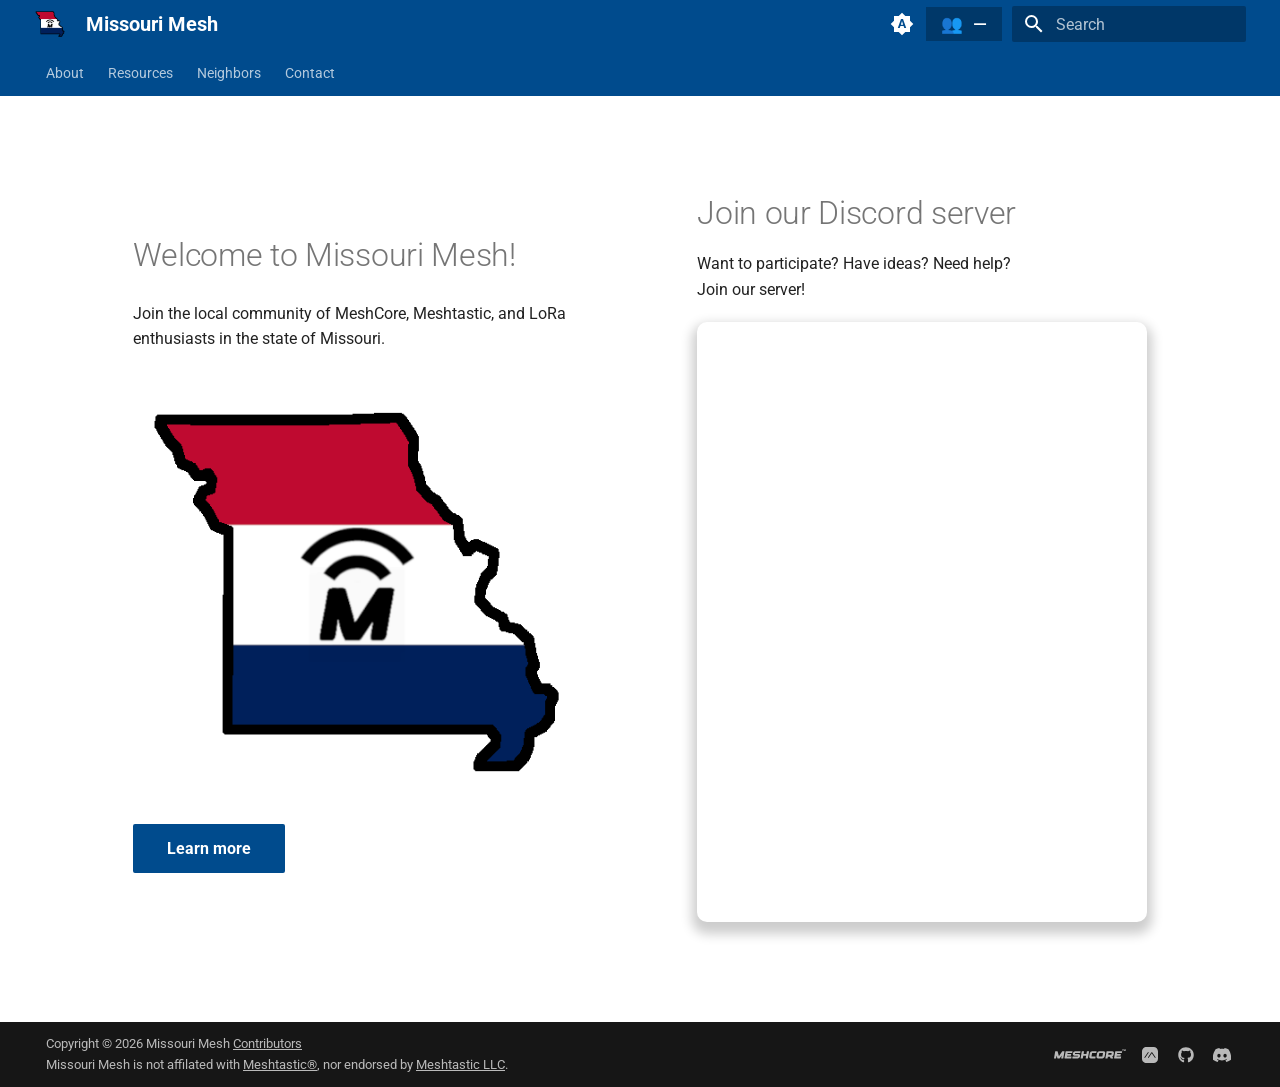
==== index.html @ 65f4fa8c "Deployed ba40ab6 with MkDocs version: 1.6.1" ====
<!DOCTYPE html><html lang="en" class="no-js"><head>
    
      <meta charset="utf-8">
      <meta name="viewport" content="width=device-width,initial-scale=1">
      
        <meta name="description" content="Join the local community of MeshCore, Meshtastic, and LoRa enthusiasts in the state of Missouri.">
      
      
      
        <link rel="canonical" href="https://missourimesh.org/">
      
      
      
      
        
      
      
      <link rel="icon" href="assets/images/logo.png">
      <meta name="generator" content="mkdocs-1.6.1, mkdocs-material-9.7.6">
    
    
      
        <title>Missouri Mesh</title>
      
    
    

      <link rel="stylesheet" href="assets/stylesheets/main.484c7ddc.min.css">
      
        
        <link rel="stylesheet" href="assets/stylesheets/palette.ab4e12ef.min.css">
      
      


    
  <style>
    .background-color {
      background: linear-gradient(
        to bottom,
        var(--md-primary-fg-color),
        rgb(63, 148, 217) 99%,
        var(--md-default-bg-color) 99%
      );
    }
    .mdx-container {
      padding-top: px2rem(20px);
    }
    .md-main__inner {
      max-width: 60%;
    }
    @media only screen {
      .md-main__inner {
        max-width: 100%;
      }
    }
  </style>
  <style>
    .md-header__title--active .md-header__topic {
      opacity: 1;
      transform: none;
      transition: none;
    }
    .md-header__title--active .md-header__topic + .md-header__topic {
      opacity: 0;
    }
  </style>

    
      
    
    
      
        
        
        <link rel="preconnect" href="https://fonts.gstatic.com" crossorigin="">
        <link rel="stylesheet" href="https://fonts.googleapis.com/css?family=Roboto:300,300i,400,400i,700,700i%7CRoboto+Mono:400,400i,700,700i&amp;display=fallback">
        <style>:root{--md-text-font:"Roboto";--md-code-font:"Roboto Mono"}</style>
      
    
    
      <link rel="stylesheet" href="assets/stylesheets/extra.css">
    
      <link rel="stylesheet" href="assets/stylesheets/user-count.css">
    
    <script>__md_scope=new URL(".",location),__md_hash=e=>[...e].reduce(((e,_)=>(e<<5)-e+_.charCodeAt(0)),0),__md_get=(e,_=localStorage,t=__md_scope)=>JSON.parse(_.getItem(t.pathname+"."+e)),__md_set=(e,_,t=localStorage,a=__md_scope)=>{try{t.setItem(a.pathname+"."+e,JSON.stringify(_))}catch(e){}}</script>
    
      

    
    
  <link href="assets/stylesheets/glightbox.min.css" rel="stylesheet"><script src="assets/javascripts/glightbox.min.js"></script><style id="glightbox-style">
            html.glightbox-open { overflow: initial; height: 100%; }
            .gslide-title { margin-top: 0px; user-select: text; }
            .gslide-desc { color: #666; user-select: text; }
            .gslide-image img { background: white; }
            .gscrollbar-fixer { padding-right: 15px; }
            .gdesc-inner { font-size: 0.75rem; }
            body[data-md-color-scheme="slate"] .gdesc-inner { background: var(--md-default-bg-color); }
            body[data-md-color-scheme="slate"] .gslide-title { color: var(--md-default-fg-color); }
            body[data-md-color-scheme="slate"] .gslide-desc { color: var(--md-default-fg-color); }
        </style></head>
  
  
    
    
      
    
    
    
    
    <body dir="ltr" data-md-color-scheme="default" data-md-color-primary="indigo" data-md-color-accent="indigo">
  
    
    <input class="md-toggle" data-md-toggle="drawer" type="checkbox" id="__drawer" autocomplete="off">
    <input class="md-toggle" data-md-toggle="search" type="checkbox" id="__search" autocomplete="off">
    <label class="md-overlay" for="__drawer"></label>
    <div data-md-component="skip">
      
    </div>
    <div data-md-component="announce">
      
    </div>
    
    
      

<header class="md-header" data-md-component="header">
  <nav class="md-header__inner md-grid" aria-label="Header">
    <a href="." title="Missouri Mesh" class="md-header__button md-logo" aria-label="Missouri Mesh" data-md-component="logo">
      
  <img src="assets/images/logo.png" alt="logo">

    </a>
    <label class="md-header__button md-icon" for="__drawer">
      
      <svg xmlns="http://www.w3.org/2000/svg" viewBox="0 0 24 24"><path d="M3 6h18v2H3zm0 5h18v2H3zm0 5h18v2H3z"></path></svg>
    </label>
    <div class="md-header__title" data-md-component="header-title">
      <div class="md-header__ellipsis">
        <div class="md-header__topic">
          <span class="md-ellipsis">
            Missouri Mesh
          </span>
        </div>
        <div class="md-header__topic" data-md-component="header-topic">
          <span class="md-ellipsis">
            
              Home
            
          </span>
        </div>
      </div>
    </div>
    
      
        <form class="md-header__option" data-md-component="palette">
  
    
    
    
    <input class="md-option" data-md-color-media="(prefers-color-scheme)" data-md-color-scheme="default" data-md-color-primary="indigo" data-md-color-accent="indigo" aria-label="Switch to light mode" type="radio" name="__palette" id="__palette_0">
    
      <label class="md-header__button md-icon" title="Switch to light mode" for="__palette_1" hidden="">
        <svg xmlns="http://www.w3.org/2000/svg" viewBox="0 0 24 24"><path d="m14.3 16-.7-2h-3.2l-.7 2H7.8L11 7h2l3.2 9zM20 8.69V4h-4.69L12 .69 8.69 4H4v4.69L.69 12 4 15.31V20h4.69L12 23.31 15.31 20H20v-4.69L23.31 12zm-9.15 3.96h2.3L12 9z"></path></svg>
      </label>
    
  
    
    
    
    <input class="md-option" data-md-color-media="(prefers-color-scheme: light)" data-md-color-scheme="default" data-md-color-primary="indigo" data-md-color-accent="indigo" aria-label="Switch to dark mode" type="radio" name="__palette" id="__palette_1">
    
      <label class="md-header__button md-icon" title="Switch to dark mode" for="__palette_2" hidden="">
        <svg xmlns="http://www.w3.org/2000/svg" viewBox="0 0 24 24"><path d="M12 8a4 4 0 0 0-4 4 4 4 0 0 0 4 4 4 4 0 0 0 4-4 4 4 0 0 0-4-4m0 10a6 6 0 0 1-6-6 6 6 0 0 1 6-6 6 6 0 0 1 6 6 6 6 0 0 1-6 6m8-9.31V4h-4.69L12 .69 8.69 4H4v4.69L.69 12 4 15.31V20h4.69L12 23.31 15.31 20H20v-4.69L23.31 12z"></path></svg>
      </label>
    
  
    
    
    
    <input class="md-option" data-md-color-media="(prefers-color-scheme: dark)" data-md-color-scheme="slate" data-md-color-primary="black" data-md-color-accent="indigo" aria-label="Switch to system preference" type="radio" name="__palette" id="__palette_2">
    
      <label class="md-header__button md-icon" title="Switch to system preference" for="__palette_0" hidden="">
        <svg xmlns="http://www.w3.org/2000/svg" viewBox="0 0 24 24"><path d="M12 18c-.89 0-1.74-.2-2.5-.55C11.56 16.5 13 14.42 13 12s-1.44-4.5-3.5-5.45C10.26 6.2 11.11 6 12 6a6 6 0 0 1 6 6 6 6 0 0 1-6 6m8-9.31V4h-4.69L12 .69 8.69 4H4v4.69L.69 12 4 15.31V20h4.69L12 23.31 15.31 20H20v-4.69L23.31 12z"></path></svg>
      </label>
    
  
</form>
      
    
    
      <script>var palette=__md_get("__palette");if(palette&&palette.color){if("(prefers-color-scheme)"===palette.color.media){var media=matchMedia("(prefers-color-scheme: light)"),input=document.querySelector(media.matches?"[data-md-color-media='(prefers-color-scheme: light)']":"[data-md-color-media='(prefers-color-scheme: dark)']");palette.color.media=input.getAttribute("data-md-color-media"),palette.color.scheme=input.getAttribute("data-md-color-scheme"),palette.color.primary=input.getAttribute("data-md-color-primary"),palette.color.accent=input.getAttribute("data-md-color-accent")}for(var[key,value]of Object.entries(palette.color))document.body.setAttribute("data-md-color-"+key,value)}</script>
    
    
    
      
      
        <label class="md-header__button md-icon" for="__search">
          
          <svg xmlns="http://www.w3.org/2000/svg" viewBox="0 0 24 24"><path d="M9.5 3A6.5 6.5 0 0 1 16 9.5c0 1.61-.59 3.09-1.56 4.23l.27.27h.79l5 5-1.5 1.5-5-5v-.79l-.27-.27A6.52 6.52 0 0 1 9.5 16 6.5 6.5 0 0 1 3 9.5 6.5 6.5 0 0 1 9.5 3m0 2C7 5 5 7 5 9.5S7 14 9.5 14 14 12 14 9.5 12 5 9.5 5"></path></svg>
        </label>
        <div class="md-search" data-md-component="search" role="dialog">
  <label class="md-search__overlay" for="__search"></label>
  <div class="md-search__inner" role="search">
    <form class="md-search__form" name="search">
      <input type="text" class="md-search__input" name="query" aria-label="Search" placeholder="Search" autocapitalize="off" autocorrect="off" autocomplete="off" spellcheck="false" data-md-component="search-query" required="">
      <label class="md-search__icon md-icon" for="__search">
        
        <svg xmlns="http://www.w3.org/2000/svg" viewBox="0 0 24 24"><path d="M9.5 3A6.5 6.5 0 0 1 16 9.5c0 1.61-.59 3.09-1.56 4.23l.27.27h.79l5 5-1.5 1.5-5-5v-.79l-.27-.27A6.52 6.52 0 0 1 9.5 16 6.5 6.5 0 0 1 3 9.5 6.5 6.5 0 0 1 9.5 3m0 2C7 5 5 7 5 9.5S7 14 9.5 14 14 12 14 9.5 12 5 9.5 5"></path></svg>
        
        <svg xmlns="http://www.w3.org/2000/svg" viewBox="0 0 24 24"><path d="M20 11v2H8l5.5 5.5-1.42 1.42L4.16 12l7.92-7.92L13.5 5.5 8 11z"></path></svg>
      </label>
      <nav class="md-search__options" aria-label="Search">
        
          <a href="javascript:void(0)" class="md-search__icon md-icon" title="Share" aria-label="Share" data-clipboard="" data-clipboard-text="" data-md-component="search-share" tabindex="-1">
            
            <svg xmlns="http://www.w3.org/2000/svg" viewBox="0 0 24 24"><path d="M18 16.08c-.76 0-1.44.3-1.96.77L8.91 12.7c.05-.23.09-.46.09-.7s-.04-.47-.09-.7l7.05-4.11c.54.5 1.25.81 2.04.81a3 3 0 0 0 3-3 3 3 0 0 0-3-3 3 3 0 0 0-3 3c0 .24.04.47.09.7L8.04 9.81C7.5 9.31 6.79 9 6 9a3 3 0 0 0-3 3 3 3 0 0 0 3 3c.79 0 1.5-.31 2.04-.81l7.12 4.15c-.05.21-.08.43-.08.66 0 1.61 1.31 2.91 2.92 2.91s2.92-1.3 2.92-2.91A2.92 2.92 0 0 0 18 16.08"></path></svg>
          </a>
        
        <button type="reset" class="md-search__icon md-icon" title="Clear" aria-label="Clear" tabindex="-1">
          
          <svg xmlns="http://www.w3.org/2000/svg" viewBox="0 0 24 24"><path d="M19 6.41 17.59 5 12 10.59 6.41 5 5 6.41 10.59 12 5 17.59 6.41 19 12 13.41 17.59 19 19 17.59 13.41 12z"></path></svg>
        </button>
      </nav>
      
        <div class="md-search__suggest" data-md-component="search-suggest"></div>
      
    </form>
    <div class="md-search__output">
      <div class="md-search__scrollwrap" tabindex="0" data-md-scrollfix="">
        <div class="md-search-result" data-md-component="search-result">
          <div class="md-search-result__meta">
            Initializing search
          </div>
          <ol class="md-search-result__list" role="presentation"></ol>
        </div>
      </div>
    </div>
  </div>
</div>
      
    
    
  </nav>
  
</header>
    
    <div class="md-container" data-md-component="container">
      
      
        
          
            
<nav class="md-tabs" aria-label="Tabs" data-md-component="tabs">
  <div class="md-grid">
    <ul class="md-tabs__list">
      
        
  
  
  
  
    <li class="md-tabs__item">
      <a href="about/" class="md-tabs__link">
        
  
  
    
  
  About

      </a>
    </li>
  

      
        
  
  
  
  
    <li class="md-tabs__item">
      <a href="resources/" class="md-tabs__link">
        
  
  
    
  
  Resources

      </a>
    </li>
  

      
        
  
  
  
  
    <li class="md-tabs__item">
      <a href="neighbors/" class="md-tabs__link">
        
  
  
    
  
  Neighbors

      </a>
    </li>
  

      
        
  
  
  
  
    <li class="md-tabs__item">
      <a href="contact/" class="md-tabs__link">
        
  
  
    
  
  Contact

      </a>
    </li>
  

      
    </ul>
  </div>
</nav>
          
        
      
      <main class="md-main" data-md-component="main">
        <div class="md-main__inner md-grid">
          
            
              
                
              
              <div class="md-sidebar md-sidebar--primary" data-md-component="sidebar" data-md-type="navigation" hidden="">
                <div class="md-sidebar__scrollwrap">
                  <div class="md-sidebar__inner">
                    


  


<nav class="md-nav md-nav--primary md-nav--lifted" aria-label="Navigation" data-md-level="0">
  <label class="md-nav__title" for="__drawer">
    <a href="." title="Missouri Mesh" class="md-nav__button md-logo" aria-label="Missouri Mesh" data-md-component="logo">
      
  <img src="assets/images/logo.png" alt="logo">

    </a>
    Missouri Mesh
  </label>
  
  <ul class="md-nav__list" data-md-scrollfix="">
    
      
      
  
  
  
  
    <li class="md-nav__item">
      <a href="about/" class="md-nav__link">
        
  
  
  <span class="md-ellipsis">
    
  
    About
  

    
  </span>
  
  

      </a>
    </li>
  

    
      
      
  
  
  
  
    <li class="md-nav__item">
      <a href="resources/" class="md-nav__link">
        
  
  
  <span class="md-ellipsis">
    
  
    Resources
  

    
  </span>
  
  

      </a>
    </li>
  

    
      
      
  
  
  
  
    <li class="md-nav__item">
      <a href="neighbors/" class="md-nav__link">
        
  
  
  <span class="md-ellipsis">
    
  
    Neighbors
  

    
  </span>
  
  

      </a>
    </li>
  

    
      
      
  
  
  
  
    <li class="md-nav__item">
      <a href="contact/" class="md-nav__link">
        
  
  
  <span class="md-ellipsis">
    
  
    Contact
  

    
  </span>
  
  

      </a>
    </li>
  

    
  </ul>
</nav>
                  </div>
                </div>
              </div>
            
            
              
                
              
              <div class="md-sidebar md-sidebar--secondary" data-md-component="sidebar" data-md-type="toc" hidden="">
                <div class="md-sidebar__scrollwrap">
                  <div class="md-sidebar__inner">
                    

<nav class="md-nav md-nav--secondary" aria-label="Table of contents">
  
  
  
  
</nav>
                  </div>
                </div>
              </div>
            
          
          
            <div class="md-content" data-md-component="content">
              
                

  




              
              <article class="md-content__inner md-typeset">
                
  <section style="
    display: flex;
    align-items: center;
    justify-content: space-evenly;
    flex-wrap: wrap;
    margin: 5% 0% 5% 0%;
  ">
    <div style="max-width: 28em">
      <section class="mdx-container">
        <div class="md-grid md-typeset">
          <div class="mdx-gallery">
            <div style="margin-bottom: 10%" class="mdx-hero__content">
              <h1>Welcome to Missouri Mesh!</h1>
              <p>Join the local community of MeshCore, Meshtastic, and LoRa enthusiasts in the state of Missouri.</p>
              <img src="./assets/images/logo.png">
              <a href="/about/" title="About" class="md-button md-button--primary">
                Learn more
              </a>
            </div>
          </div>
        </div>
      </section>
    </div>
    <div>
      <div>
        <h1 style="margin-bottom: 10px">Join our Discord server</h1>
        <p style="margin-bottom: 20px; max-width: 20em">
          Want to participate? Have ideas? Need help? Join our server!
        </p>
      </div>
      <iframe src="https://discord.com/widget?id=1507937329040330792" width="450" height="600" allowtransparency="true" frameborder="0" sandbox="allow-popups allow-popups-to-escape-sandbox allow-same-origin allow-scripts" style="
          margin-bottom: 1.5rem;
          border-radius: 10px;
          box-shadow: 0 7px 12px 5px rgb(0 0 0 / 0.2);
        "></iframe>
    </div>
  </section>

              </article>
            </div>
          
          
  <script>var tabs=__md_get("__tabs");if(Array.isArray(tabs))e:for(var set of document.querySelectorAll(".tabbed-set")){var labels=set.querySelector(".tabbed-labels");for(var tab of tabs)for(var label of labels.getElementsByTagName("label"))if(label.innerText.trim()===tab){var input=document.getElementById(label.htmlFor);input.checked=!0;continue e}}</script>

<script>var target=document.getElementById(location.hash.slice(1));target&&target.name&&(target.checked=target.name.startsWith("__tabbed_"))</script>
        </div>
        
          <button type="button" class="md-top md-icon" data-md-component="top" hidden="">
  
  <svg xmlns="http://www.w3.org/2000/svg" viewBox="0 0 24 24"><path d="M13 20h-2V8l-5.5 5.5-1.42-1.42L12 4.16l7.92 7.92-1.42 1.42L13 8z"></path></svg>
  Back to top
</button>
        
      </main>
      
        <footer class="md-footer">
  
    
  
  <div class="md-footer-meta md-typeset">
    <div class="md-footer-meta__inner md-grid">
      <div class="md-copyright">
  
    <div class="md-copyright__highlight">
      Copyright © 2026 Missouri Mesh <u><a href="https://github.com/missourimesh/missourimesh.org">Contributors</a></u><br> <p style="margin:0">Missouri Mesh is not affilated with <u><a href="https://meshtastic.org" target="_blank" rel="noreferrer noopener">Meshtastic®</a></u>, nor endorsed by <u><a href="https://meshtastic.org/docs/legal/licensing-and-trademark" target="_blank" rel="noreferrer noopener">Meshtastic LLC</a></u>.</p>
    </div>
  
  
</div>
      
        
<div class="md-social">
  
    
    
    
    
    <a href="https://meshcore.io" target="_blank" rel="noopener" title="Check out the official MeshCore site!" class="md-social__link">
      <svg xmlns="http://www.w3.org/2000/svg" viewBox="0 0 139 18"><path d="M3.232,3.582C2.789,3.582 2.368,3.934 2.289,4.369L0.013,16.964C-0.066,17.399 0.229,17.751 0.671,17.751L3.087,17.751C3.529,17.751 3.951,17.399 4.03,16.964L4.935,11.951L6.592,17.293C6.672,17.572 6.923,17.751 7.235,17.751L10.434,17.751C10.746,17.751 11.062,17.572 11.243,17.293L14.835,11.925L13.924,16.964C13.844,17.399 14.14,17.751 14.583,17.751L16.998,17.751C17.44,17.751 17.862,17.399 17.941,16.964L20.217,4.369C20.298,3.934 20.002,3.582 19.56,3.582L16.46,3.582C16.147,3.582 15.831,3.761 15.65,4.04L9.76,12.872C9.668,13.013 9.446,12.975 9.397,12.81L6.976,4.04C6.895,3.761 6.645,3.582 6.332,3.582L3.232,3.582Z"></path><path d="M20.853,17.751L32.797,17.751C33.063,17.751 33.317,17.538 33.364,17.278L33.863,14.504C33.91,14.242 33.733,14.031 33.467,14.031L25.166,14.031C25.077,14.031 25.019,13.96 25.034,13.873L25.281,12.508C25.296,12.421 25.38,12.35 25.469,12.35L32.146,12.35C32.411,12.35 32.665,12.137 32.712,11.877L33.157,9.421C33.204,9.159 33.027,8.949 32.761,8.949L26.085,8.949C25.996,8.949 25.938,8.877 25.953,8.79L26.216,7.328C26.232,7.241 26.316,7.17 26.405,7.17L34.706,7.17C34.971,7.17 35.226,6.957 35.272,6.695L35.756,4.021C35.804,3.761 35.627,3.548 35.361,3.548L23.417,3.548C22.975,3.548 22.551,3.902 22.473,4.337L20.191,16.962C20.114,17.397 20.409,17.751 20.853,17.751Z"></path><path d="M45.291,17.749L45.291,17.751L45.705,17.751C47.783,17.751 49.767,16.095 50.136,14.052L50.375,12.727C50.744,10.685 49.359,9.029 47.28,9.029L40.882,9.029C40.617,9.029 40.44,8.818 40.487,8.556L40.649,7.664C40.696,7.402 40.95,7.191 41.215,7.191L49.87,7.191C50.313,7.191 50.735,6.839 50.814,6.404L51.183,4.368C51.262,3.931 50.966,3.579 50.523,3.579L41.063,3.579C38.985,3.579 37,5.235 36.631,7.278L36.37,8.723C36.001,10.767 37.386,12.422 39.465,12.422L45.863,12.422C46.128,12.422 46.305,12.633 46.258,12.895L46.138,13.565C46.091,13.826 45.837,14.037 45.571,14.037L36.675,14.037C36.233,14.037 35.811,14.389 35.732,14.824L35.346,16.962C35.267,17.397 35.562,17.749 36.005,17.749L45.291,17.749Z"></path><path d="M67.068,3.575L64.393,3.575C63.951,3.575 63.529,3.927 63.45,4.361L62.654,8.766C62.639,8.853 62.554,8.923 62.466,8.923L57.282,8.923C57.193,8.923 57.135,8.853 57.15,8.766L57.946,4.361C58.023,3.927 57.73,3.575 57.287,3.575L54.613,3.575C54.17,3.575 53.748,3.927 53.669,4.361L51.392,16.964C51.313,17.399 51.608,17.751 52.05,17.751L54.725,17.751C55.168,17.751 55.589,17.399 55.668,16.964L56.48,12.478C56.495,12.392 56.58,12.32 56.668,12.32L61.852,12.32C61.941,12.32 61.999,12.39 61.984,12.478L61.174,16.964C61.096,17.399 61.391,17.751 61.834,17.751L64.508,17.751C64.951,17.751 65.372,17.399 65.451,16.964L67.729,4.361C67.804,3.927 67.511,3.575 67.068,3.575Z"></path><path d="M71.102,17.751L78.96,17.751C79.402,17.751 79.824,17.399 79.903,16.964L80.288,14.824C80.367,14.389 80.072,14.037 79.629,14.037L72.808,14.037C72.542,14.037 72.365,13.826 72.412,13.565L73.48,7.686C73.527,7.426 73.781,7.213 74.045,7.213L80.866,7.213C81.309,7.213 81.73,6.861 81.81,6.427L82.188,4.335C82.267,3.9 81.971,3.548 81.529,3.548L73.691,3.548C71.618,3.548 69.638,5.197 69.265,7.234L68.011,14.046C67.639,16.091 69.022,17.751 71.102,17.751Z"></path><path d="M95.833,3.529L87.654,3.529C85.576,3.529 83.592,5.186 83.223,7.228L81.99,14.052C81.621,16.094 83.006,17.751 85.084,17.751L93.263,17.751C95.341,17.751 97.326,16.095 97.695,14.052L98.928,7.228C99.297,5.186 97.911,3.529 95.833,3.529ZM93.488,13.567C93.44,13.828 93.186,14.039 92.921,14.039L86.762,14.039C86.496,14.039 86.319,13.828 86.366,13.567L87.434,7.663C87.481,7.402 87.735,7.191 88,7.191L94.157,7.191C94.423,7.191 94.6,7.402 94.553,7.663L93.488,13.567Z"></path><path d="M99.884,17.751L102.557,17.751C102.999,17.751 103.421,17.399 103.5,16.965L103.973,14.348C103.988,14.261 104.073,14.19 104.161,14.19L107.397,14.186C107.557,14.186 107.69,14.265 107.756,14.395L109.281,17.37C109.458,17.722 109.78,17.764 110.751,17.749C111.32,17.756 112.184,17.713 113.577,17.713C114.025,17.713 114.3,17.244 114.079,16.853L112.413,13.953C112.37,13.876 112.417,13.772 112.509,13.727C113.795,13.102 114.814,11.889 115.068,10.487L115.649,7.262C116.02,5.218 114.635,3.562 112.557,3.562L102.448,3.562C102.006,3.562 101.584,3.914 101.505,4.349L99.225,16.964C99.146,17.399 99.442,17.751 99.884,17.751ZM105.255,7.268C105.27,7.181 105.354,7.11 105.443,7.11L110.674,7.11C111.069,7.11 111.331,7.424 111.261,7.812L110.877,9.933C110.806,10.319 110.431,10.634 110.038,10.634L104.806,10.634C104.718,10.634 104.66,10.564 104.675,10.475L105.255,7.268Z"></path><path d="M116.642,17.751L128.586,17.751C128.851,17.751 129.105,17.538 129.152,17.278L129.651,14.504C129.698,14.242 129.521,14.031 129.256,14.031L120.955,14.031C120.866,14.031 120.808,13.96 120.823,13.873L121.069,12.508C121.084,12.421 121.169,12.35 121.257,12.35L127.934,12.35C128.2,12.35 128.454,12.137 128.501,11.877L128.945,9.421C128.992,9.159 128.815,8.949 128.55,8.949L121.873,8.949C121.785,8.949 121.726,8.877 121.741,8.79L122.005,7.328C122.02,7.241 122.105,7.17 122.193,7.17L130.495,7.17C130.76,7.17 131.014,6.957 131.061,6.695L131.545,4.021C131.592,3.761 131.415,3.548 131.15,3.548L119.206,3.548C118.763,3.548 118.34,3.902 118.261,4.337L115.98,16.962C115.902,17.397 116.198,17.751 116.642,17.751Z"></path><path d="M134.674,0L132.059,0C131.965,0 131.877,0.074 131.86,0.166L131.783,0.594C131.766,0.686 131.828,0.76 131.921,0.76L132.745,0.76C132.764,0.76 132.776,0.775 132.773,0.793L132.406,2.819C132.39,2.91 132.452,2.984 132.545,2.984L133.108,2.984C133.201,2.984 133.29,2.91 133.307,2.819L133.673,0.793C133.676,0.775 133.694,0.76 133.713,0.76L134.536,0.76C134.629,0.76 134.718,0.686 134.735,0.594L134.812,0.166C134.828,0.074 134.767,0 134.674,0Z"></path><path d="M135.278,0.002C135.185,0.002 135.096,0.076 135.079,0.167L134.6,2.819C134.583,2.91 134.646,2.984 134.739,2.984L135.247,2.984C135.34,2.984 135.429,2.91 135.446,2.819L135.636,1.763L135.985,2.888C136.002,2.947 136.055,2.984 136.121,2.984L136.794,2.984C136.86,2.984 136.926,2.947 136.964,2.888L137.72,1.758L137.528,2.819C137.512,2.91 137.574,2.984 137.667,2.984L138.176,2.984C138.269,2.984 138.358,2.91 138.374,2.819L138.853,0.167C138.87,0.076 138.808,0.002 138.715,0.002L138.062,0.002C137.997,0.002 137.93,0.039 137.892,0.098L136.652,1.957C136.633,1.987 136.586,1.979 136.575,1.944L136.066,0.098C136.049,0.039 135.996,0.002 135.93,0.002L135.278,0.002Z"></path></svg>
    </a>
  
    
    
    
    
    <a href="https://meshtastic.org" target="_blank" rel="noopener" title="Check out the official Meshtastic site!" class="md-social__link">
      <svg xmlns="http://www.w3.org/2000/svg" viewBox="0 0 512 512"><path d="M140,0L372,0C448.802,-0 512,63.198 512,140L512,372C512,448.802 448.802,512 372,512L140,512C102.884,512 67.25,497.24 41.005,470.995C14.76,444.75 0,409.116 0,372L0,140C0,102.884 14.76,67.25 41.005,41.005C67.25,14.76 102.884,-0 140,0ZM95.229,352.692L216.707,174.55L194.771,159.592L73.293,337.734L95.229,352.692ZM313.629,200.824L417.293,352.262L439.083,337.346L324.501,169.963C322.038,166.363 317.957,164.213 313.595,164.217C309.235,164.222 305.155,166.379 302.699,169.982L188.383,337.628L210.199,352.505L313.629,200.824Z"></path></svg>
    </a>
  
    
    
    
    
    <a href="https://github.com/missourimesh/missourimesh.org" target="_blank" rel="noopener" title="Contribute to the github!" class="md-social__link">
      <svg xmlns="http://www.w3.org/2000/svg" viewBox="0 0 512 512"><!--! Font Awesome Free 7.1.0 by @fontawesome - https://fontawesome.com License - https://fontawesome.com/license/free (Icons: CC BY 4.0, Fonts: SIL OFL 1.1, Code: MIT License) Copyright 2025 Fonticons, Inc.--><path d="M173.9 397.4c0 2-2.3 3.6-5.2 3.6-3.3.3-5.6-1.3-5.6-3.6 0-2 2.3-3.6 5.2-3.6 3-.3 5.6 1.3 5.6 3.6m-31.1-4.5c-.7 2 1.3 4.3 4.3 4.9 2.6 1 5.6 0 6.2-2s-1.3-4.3-4.3-5.2c-2.6-.7-5.5.3-6.2 2.3m44.2-1.7c-2.9.7-4.9 2.6-4.6 4.9.3 2 2.9 3.3 5.9 2.6 2.9-.7 4.9-2.6 4.6-4.6-.3-1.9-3-3.2-5.9-2.9M252.8 8C114.1 8 8 113.3 8 252c0 110.9 69.8 205.8 169.5 239.2 12.8 2.3 17.3-5.6 17.3-12.1 0-6.2-.3-40.4-.3-61.4 0 0-70 15-84.7-29.8 0 0-11.4-29.1-27.8-36.6 0 0-22.9-15.7 1.6-15.4 0 0 24.9 2 38.6 25.8 21.9 38.6 58.6 27.5 72.9 20.9 2.3-16 8.8-27.1 16-33.7-55.9-6.2-112.3-14.3-112.3-110.5 0-27.5 7.6-41.3 23.6-58.9-2.6-6.5-11.1-33.3 2.6-67.9 20.9-6.5 69 27 69 27 20-5.6 41.5-8.5 62.8-8.5s42.8 2.9 62.8 8.5c0 0 48.1-33.6 69-27 13.7 34.7 5.2 61.4 2.6 67.9 16 17.7 25.8 31.5 25.8 58.9 0 96.5-58.9 104.2-114.8 110.5 9.2 7.9 17 22.9 17 46.4 0 33.7-.3 75.4-.3 83.6 0 6.5 4.6 14.4 17.3 12.1C436.2 457.8 504 362.9 504 252 504 113.3 391.5 8 252.8 8M105.2 352.9c-1.3 1-1 3.3.7 5.2 1.6 1.6 3.9 2.3 5.2 1 1.3-1 1-3.3-.7-5.2-1.6-1.6-3.9-2.3-5.2-1m-10.8-8.1c-.7 1.3.3 2.9 2.3 3.9 1.6 1 3.6.7 4.3-.7.7-1.3-.3-2.9-2.3-3.9-2-.6-3.6-.3-4.3.7m32.4 35.6c-1.6 1.3-1 4.3 1.3 6.2 2.3 2.3 5.2 2.6 6.5 1 1.3-1.3.7-4.3-1.3-6.2-2.2-2.3-5.2-2.6-6.5-1m-11.4-14.7c-1.6 1-1.6 3.6 0 5.9s4.3 3.3 5.6 2.3c1.6-1.3 1.6-3.9 0-6.2-1.4-2.3-4-3.3-5.6-2"></path></svg>
    </a>
  
    
    
    
    
    <a href="https://missourimesh.org/discord" target="_blank" rel="noopener" title="Join the discord!" class="md-social__link">
      <svg xmlns="http://www.w3.org/2000/svg" viewBox="0 0 576 512"><!--! Font Awesome Free 7.1.0 by @fontawesome - https://fontawesome.com License - https://fontawesome.com/license/free (Icons: CC BY 4.0, Fonts: SIL OFL 1.1, Code: MIT License) Copyright 2025 Fonticons, Inc.--><path d="M492.5 69.8c-.2-.3-.4-.6-.8-.7-38.1-17.5-78.4-30-119.7-37.1-.4-.1-.8 0-1.1.1s-.6.4-.8.8c-5.5 9.9-10.5 20.2-14.9 30.6-44.6-6.8-89.9-6.8-134.4 0-4.5-10.5-9.5-20.7-15.1-30.6-.2-.3-.5-.6-.8-.8s-.7-.2-1.1-.2C162.5 39 122.2 51.5 84.1 69c-.3.1-.6.4-.8.7C7.1 183.5-13.8 294.6-3.6 404.2c0 .3.1.5.2.8s.3.4.5.6c44.4 32.9 94 58 146.8 74.2.4.1.8.1 1.1 0s.7-.4.9-.7c11.3-15.4 21.4-31.8 30-48.8.1-.2.2-.5.2-.8s0-.5-.1-.8-.2-.5-.4-.6-.4-.3-.7-.4c-15.8-6.1-31.2-13.4-45.9-21.9-.3-.2-.5-.4-.7-.6s-.3-.6-.3-.9 0-.6.2-.9.3-.5.6-.7c3.1-2.3 6.2-4.7 9.1-7.1.3-.2.6-.4.9-.4s.7 0 1 .1c96.2 43.9 200.4 43.9 295.5 0 .3-.1.7-.2 1-.2s.7.2.9.4c2.9 2.4 6 4.9 9.1 7.2.2.2.4.4.6.7s.2.6.2.9-.1.6-.3.9-.4.5-.6.6c-14.7 8.6-30 15.9-45.9 21.8-.2.1-.5.2-.7.4s-.3.4-.4.7-.1.5-.1.8.1.5.2.8c8.8 17 18.8 33.3 30 48.8.2.3.6.6.9.7s.8.1 1.1 0c52.9-16.2 102.6-41.3 147.1-74.2.2-.2.4-.4.5-.6s.2-.5.2-.8c12.3-126.8-20.5-236.9-86.9-334.5zm-302 267.7c-29 0-52.8-26.6-52.8-59.2s23.4-59.2 52.8-59.2c29.7 0 53.3 26.8 52.8 59.2 0 32.7-23.4 59.2-52.8 59.2m195.4 0c-29 0-52.8-26.6-52.8-59.2s23.4-59.2 52.8-59.2c29.7 0 53.3 26.8 52.8 59.2 0 32.7-23.2 59.2-52.8 59.2"></path></svg>
    </a>
  
</div>
      
    </div>
  </div>
</footer>
      
    </div>
    <div class="md-dialog" data-md-component="dialog">
      <div class="md-dialog__inner md-typeset"></div>
    </div>
    
    
    
      
      
      <script id="__config" type="application/json">{"annotate": null, "base": ".", "features": ["announce.dismiss", "content.code.copy", "content.tabs.link", "content.tooltips", "navigation.tabs", "navigation.path", "navigation.section", "navigation.path", "navigation.indexes", "navigation.top", "navigation.footer", "search.suggest", "search.share"], "search": "assets/javascripts/workers/search.2c215733.min.js", "tags": null, "translations": {"clipboard.copied": "Copied to clipboard", "clipboard.copy": "Copy to clipboard", "search.result.more.one": "1 more on this page", "search.result.more.other": "# more on this page", "search.result.none": "No matching documents", "search.result.one": "1 matching document", "search.result.other": "# matching documents", "search.result.placeholder": "Type to start searching", "search.result.term.missing": "Missing", "select.version": "Select version"}, "version": null}</script>
    
    
      <script src="assets/javascripts/bundle.79ae519e.min.js"></script>
      
        <script src="assets/javascripts/user-count.js"></script>
      
    
  
<script id="init-glightbox">const lightbox = GLightbox({"touchNavigation": true, "loop": false, "zoomable": true, "draggable": true, "openEffect": "zoom", "closeEffect": "zoom", "slideEffect": "slide"});
document$.subscribe(()=>{ lightbox.reload(); });
</script></body></html>
---- assets/stylesheets/main.484c7ddc.min.css ----
@charset "UTF-8";html{-webkit-text-size-adjust:none;-moz-text-size-adjust:none;text-size-adjust:none;box-sizing:border-box}*,:after,:before{box-sizing:inherit}@media (prefers-reduced-motion){*,:after,:before{transition:none!important}}body{margin:0}a,button,input,label{-webkit-tap-highlight-color:transparent}a{color:inherit;text-decoration:none}hr{border:0;box-sizing:initial;display:block;height:.05rem;overflow:visible;padding:0}small{font-size:80%}sub,sup{line-height:1em}img{border-style:none}table{border-collapse:initial;border-spacing:0}td,th{font-weight:400;vertical-align:top}button{background:#0000;border:0;font-family:inherit;font-size:inherit;margin:0;padding:0}input{border:0;outline:none}:root{--md-primary-fg-color:#4051b5;--md-primary-fg-color--light:#5d6cc0;--md-primary-fg-color--dark:#303fa1;--md-primary-bg-color:#fff;--md-primary-bg-color--light:#ffffffb3;--md-accent-fg-color:#526cfe;--md-accent-fg-color--transparent:#526cfe1a;--md-accent-bg-color:#fff;--md-accent-bg-color--light:#ffffffb3}[data-md-color-scheme=default]{color-scheme:light}[data-md-color-scheme=default] img[src$="#gh-dark-mode-only"],[data-md-color-scheme=default] img[src$="#only-dark"]{display:none}:root,[data-md-color-scheme=default]{--md-hue:225deg;--md-default-fg-color:#000000de;--md-default-fg-color--light:#0000008a;--md-default-fg-color--lighter:#00000052;--md-default-fg-color--lightest:#00000012;--md-default-bg-color:#fff;--md-default-bg-color--light:#ffffffb3;--md-default-bg-color--lighter:#ffffff4d;--md-default-bg-color--lightest:#ffffff1f;--md-code-fg-color:#36464e;--md-code-bg-color:#f5f5f5;--md-code-bg-color--light:#f5f5f5b3;--md-code-bg-color--lighter:#f5f5f54d;--md-code-hl-color:#4287ff;--md-code-hl-color--light:#4287ff1a;--md-code-hl-number-color:#d52a2a;--md-code-hl-special-color:#db1457;--md-code-hl-function-color:#a846b9;--md-code-hl-constant-color:#6e59d9;--md-code-hl-keyword-color:#3f6ec6;--md-code-hl-string-color:#1c7d4d;--md-code-hl-name-color:var(--md-code-fg-color);--md-code-hl-operator-color:var(--md-default-fg-color--light);--md-code-hl-punctuation-color:var(--md-default-fg-color--light);--md-code-hl-comment-color:var(--md-default-fg-color--light);--md-code-hl-generic-color:var(--md-default-fg-color--light);--md-code-hl-variable-color:var(--md-default-fg-color--light);--md-typeset-color:var(--md-default-fg-color);--md-typeset-a-color:var(--md-primary-fg-color);--md-typeset-del-color:#f5503d26;--md-typeset-ins-color:#0bd57026;--md-typeset-kbd-color:#fafafa;--md-typeset-kbd-accent-color:#fff;--md-typeset-kbd-border-color:#b8b8b8;--md-typeset-mark-color:#ffff0080;--md-typeset-table-color:#0000001f;--md-typeset-table-color--light:rgba(0,0,0,.035);--md-admonition-fg-color:var(--md-default-fg-color);--md-admonition-bg-color:var(--md-default-bg-color);--md-warning-fg-color:#000000de;--md-warning-bg-color:#ff9;--md-footer-fg-color:#fff;--md-footer-fg-color--light:#ffffffb3;--md-footer-fg-color--lighter:#ffffff73;--md-footer-bg-color:#000000de;--md-footer-bg-color--dark:#00000052;--md-shadow-z1:0 0.2rem 0.5rem #0000000d,0 0 0.05rem #0000001a;--md-shadow-z2:0 0.2rem 0.5rem #0000001a,0 0 0.05rem #00000040;--md-shadow-z3:0 0.2rem 0.5rem #0003,0 0 0.05rem #00000059}.md-icon svg{fill:currentcolor;display:block;height:1.2rem;width:1.2rem}body{-webkit-font-smoothing:antialiased;-moz-osx-font-smoothing:grayscale;--md-text-font-family:var(--md-text-font,_),-apple-system,BlinkMacSystemFont,Helvetica,Arial,sans-serif;--md-code-font-family:var(--md-code-font,_),SFMono-Regular,Consolas,Menlo,monospace}aside,body,input{font-feature-settings:"kern","liga";color:var(--md-typeset-color);font-family:var(--md-text-font-family)}code,kbd,pre{font-feature-settings:"kern";font-family:var(--md-code-font-family)}:root{--md-typeset-table-sort-icon:url('data:image/svg+xml;charset=utf-8,<svg xmlns="http://www.w3.org/2000/svg" viewBox="0 0 24 24"><path d="m18 21-4-4h3V7h-3l4-4 4 4h-3v10h3M2 19v-2h10v2M2 13v-2h7v2M2 7V5h4v2z"/></svg>');--md-typeset-table-sort-icon--asc:url('data:image/svg+xml;charset=utf-8,<svg xmlns="http://www.w3.org/2000/svg" viewBox="0 0 24 24"><path d="M19 17h3l-4 4-4-4h3V3h2M2 17h10v2H2M6 5v2H2V5m0 6h7v2H2z"/></svg>');--md-typeset-table-sort-icon--desc:url('data:image/svg+xml;charset=utf-8,<svg xmlns="http://www.w3.org/2000/svg" viewBox="0 0 24 24"><path d="M19 7h3l-4-4-4 4h3v14h2M2 17h10v2H2M6 5v2H2V5m0 6h7v2H2z"/></svg>')}.md-typeset{-webkit-print-color-adjust:exact;color-adjust:exact;font-size:.8rem;line-height:1.6;overflow-wrap:break-word}@media print{.md-typeset{font-size:.68rem}}.md-typeset blockquote,.md-typeset dl,.md-typeset figure,.md-typeset ol,.md-typeset pre,.md-typeset ul{margin-bottom:1em;margin-top:1em}.md-typeset h1{color:var(--md-default-fg-color--light);font-size:2em;line-height:1.3;margin:0 0 1.25em}.md-typeset h1,.md-typeset h2{font-weight:300;letter-spacing:-.01em}.md-typeset h2{font-size:1.5625em;line-height:1.4;margin:1.6em 0 .64em}.md-typeset h3{font-size:1.25em;font-weight:400;letter-spacing:-.01em;line-height:1.5;margin:1.6em 0 .8em}.md-typeset h2+h3{margin-top:.8em}.md-typeset h4{font-weight:700;letter-spacing:-.01em;margin:1em 0}.md-typeset h5,.md-typeset h6{color:var(--md-default-fg-color--light);font-size:.8em;font-weight:700;letter-spacing:-.01em;margin:1.25em 0}.md-typeset h5{text-transform:uppercase}.md-typeset h5 code{text-transform:none}.md-typeset hr{border-bottom:.05rem solid var(--md-default-fg-color--lightest);display:flow-root;margin:1.5em 0}.md-typeset a{color:var(--md-typeset-a-color);word-break:break-word}.md-typeset a,.md-typeset a:before{transition:color 125ms}.md-typeset a:focus,.md-typeset a:hover{color:var(--md-accent-fg-color)}.md-typeset a:focus code,.md-typeset a:hover code{background-color:var(--md-accent-fg-color--transparent);color:var(--md-accent-fg-color)}.md-typeset a code{color:var(--md-typeset-a-color)}.md-typeset a.focus-visible{outline-color:var(--md-accent-fg-color);outline-offset:.2rem}.md-typeset code,.md-typeset kbd,.md-typeset pre{color:var(--md-code-fg-color);direction:ltr;font-variant-ligatures:none;transition:background-color 125ms}@media print{.md-typeset code,.md-typeset kbd,.md-typeset pre{white-space:pre-wrap}}.md-typeset code{background-color:var(--md-code-bg-color);border-radius:.1rem;-webkit-box-decoration-break:clone;box-decoration-break:clone;font-size:.85em;padding:0 .2941176471em;transition:color 125ms,background-color 125ms;word-break:break-word}.md-typeset code:not(.focus-visible){-webkit-tap-highlight-color:transparent;outline:none}.md-typeset pre{display:flow-root;line-height:1.4;position:relative}.md-typeset pre>code{-webkit-box-decoration-break:slice;box-decoration-break:slice;box-shadow:none;display:block;margin:0;outline-color:var(--md-accent-fg-color);overflow:auto;padding:.7720588235em 1.1764705882em;scrollbar-color:var(--md-default-fg-color--lighter) #0000;scrollbar-width:thin;touch-action:auto;word-break:normal}.md-typeset pre>code:hover{scrollbar-color:var(--md-accent-fg-color) #0000}.md-typeset pre>code::-webkit-scrollbar{height:.2rem;width:.2rem}.md-typeset pre>code::-webkit-scrollbar-thumb{background-color:var(--md-default-fg-color--lighter)}.md-typeset pre>code::-webkit-scrollbar-thumb:hover{background-color:var(--md-accent-fg-color)}.md-typeset kbd{background-color:var(--md-typeset-kbd-color);border-radius:.1rem;box-shadow:0 .1rem 0 .05rem var(--md-typeset-kbd-border-color),0 .1rem 0 var(--md-typeset-kbd-border-color),0 -.1rem .2rem var(--md-typeset-kbd-accent-color) inset;color:var(--md-default-fg-color);display:inline-block;font-size:.75em;padding:0 .6666666667em;vertical-align:text-top;word-break:break-word}.md-typeset mark{background-color:var(--md-typeset-mark-color);-webkit-box-decoration-break:clone;box-decoration-break:clone;color:inherit;word-break:break-word}.md-typeset abbr{cursor:help;text-decoration:none}.md-typeset [data-preview],.md-typeset abbr{border-bottom:.05rem dotted var(--md-default-fg-color--light)}.md-typeset small{opacity:.75}[dir=ltr] .md-typeset sub,[dir=ltr] .md-typeset sup{margin-left:.078125em}[dir=rtl] .md-typeset sub,[dir=rtl] .md-typeset sup{margin-right:.078125em}[dir=ltr] .md-typeset blockquote{padding-left:.6rem}[dir=rtl] .md-typeset blockquote{padding-right:.6rem}[dir=ltr] .md-typeset blockquote{border-left:.2rem solid var(--md-default-fg-color--lighter)}[dir=rtl] .md-typeset blockquote{border-right:.2rem solid var(--md-default-fg-color--lighter)}.md-typeset blockquote{color:var(--md-default-fg-color--light);margin-left:0;margin-right:0}.md-typeset ul{list-style-type:disc}.md-typeset ul[type]{list-style-type:revert-layer}[dir=ltr] .md-typeset ol,[dir=ltr] .md-typeset ul{margin-left:.625em}[dir=rtl] .md-typeset ol,[dir=rtl] .md-typeset ul{margin-right:.625em}.md-typeset ol,.md-typeset ul{padding:0}.md-typeset ol:not([hidden]),.md-typeset ul:not([hidden]){display:flow-root}.md-typeset ol ol,.md-typeset ul ol{list-style-type:lower-alpha}.md-typeset ol ol ol,.md-typeset ul ol ol{list-style-type:lower-roman}.md-typeset ol ol ol ol,.md-typeset ul ol ol ol{list-style-type:upper-alpha}.md-typeset ol ol ol ol ol,.md-typeset ul ol ol ol ol{list-style-type:upper-roman}.md-typeset ol[type],.md-typeset ul[type]{list-style-type:revert-layer}[dir=ltr] .md-typeset ol li,[dir=ltr] .md-typeset ul li{margin-left:1.25em}[dir=rtl] .md-typeset ol li,[dir=rtl] .md-typeset ul li{margin-right:1.25em}.md-typeset ol li,.md-typeset ul li{margin-bottom:.5em}.md-typeset ol li blockquote,.md-typeset ol li p,.md-typeset ul li blockquote,.md-typeset ul li p{margin:.5em 0}.md-typeset ol li:last-child,.md-typeset ul li:last-child{margin-bottom:0}[dir=ltr] .md-typeset ol li ol,[dir=ltr] .md-typeset ol li ul,[dir=ltr] .md-typeset ul li ol,[dir=ltr] .md-typeset ul li ul{margin-left:.625em}[dir=rtl] .md-typeset ol li ol,[dir=rtl] .md-typeset ol li ul,[dir=rtl] .md-typeset ul li ol,[dir=rtl] .md-typeset ul li ul{margin-right:.625em}.md-typeset ol li ol,.md-typeset ol li ul,.md-typeset ul li ol,.md-typeset ul li ul{margin-bottom:.5em;margin-top:.5em}[dir=ltr] .md-typeset dd{margin-left:1.875em}[dir=rtl] .md-typeset dd{margin-right:1.875em}.md-typeset dd{margin-bottom:1.5em;margin-top:1em}.md-typeset img,.md-typeset svg,.md-typeset video{height:auto;max-width:100%}.md-typeset img[align=left]{margin:1em 1em 1em 0}.md-typeset img[align=right]{margin:1em 0 1em 1em}.md-typeset img[align]:only-child{margin-top:0}.md-typeset figure{display:flow-root;margin:1em auto;max-width:100%;text-align:center;width:fit-content}.md-typeset figure img{display:block;margin:0 auto}.md-typeset figcaption{font-style:italic;margin:1em auto;max-width:24rem}.md-typeset iframe{max-width:100%}.md-typeset table:not([class]){background-color:var(--md-default-bg-color);border:.05rem solid var(--md-typeset-table-color);border-radius:.1rem;display:inline-block;font-size:.64rem;max-width:100%;overflow:auto;touch-action:auto}@media print{.md-typeset table:not([class]){display:table}}.md-typeset table:not([class])+*{margin-top:1.5em}.md-typeset table:not([class]) td>:first-child,.md-typeset table:not([class]) th>:first-child{margin-top:0}.md-typeset table:not([class]) td>:last-child,.md-typeset table:not([class]) th>:last-child{margin-bottom:0}.md-typeset table:not([class]) td:not([align]),.md-typeset table:not([class]) th:not([align]){text-align:left}[dir=rtl] .md-typeset table:not([class]) td:not([align]),[dir=rtl] .md-typeset table:not([class]) th:not([align]){text-align:right}.md-typeset table:not([class]) th{font-weight:700;min-width:5rem;padding:.9375em 1.25em;vertical-align:top}.md-typeset table:not([class]) td{border-top:.05rem solid var(--md-typeset-table-color);padding:.9375em 1.25em;vertical-align:top}.md-typeset table:not([class]) tbody tr{transition:background-color 125ms}.md-typeset table:not([class]) tbody tr:hover{background-color:var(--md-typeset-table-color--light);box-shadow:0 .05rem 0 var(--md-default-bg-color) inset}.md-typeset table:not([class]) a{word-break:normal}.md-typeset table th[role=columnheader]{cursor:pointer}[dir=ltr] .md-typeset table th[role=columnheader]:after{margin-left:.5em}[dir=rtl] .md-typeset table th[role=columnheader]:after{margin-right:.5em}.md-typeset table th[role=columnheader]:after{content:"";display:inline-block;height:1.2em;-webkit-mask-image:var(--md-typeset-table-sort-icon);mask-image:var(--md-typeset-table-sort-icon);-webkit-mask-repeat:no-repeat;mask-repeat:no-repeat;-webkit-mask-size:contain;mask-size:contain;transition:background-color 125ms;vertical-align:text-bottom;width:1.2em}.md-typeset table th[role=columnheader]:hover:after{background-color:var(--md-default-fg-color--lighter)}.md-typeset table th[role=columnheader][aria-sort=ascending]:after{background-color:var(--md-default-fg-color--light);-webkit-mask-image:var(--md-typeset-table-sort-icon--asc);mask-image:var(--md-typeset-table-sort-icon--asc)}.md-typeset table th[role=columnheader][aria-sort=descending]:after{background-color:var(--md-default-fg-color--light);-webkit-mask-image:var(--md-typeset-table-sort-icon--desc);mask-image:var(--md-typeset-table-sort-icon--desc)}.md-typeset__scrollwrap{margin:1em -.8rem;overflow-x:auto;touch-action:auto}.md-typeset__table{display:inline-block;margin-bottom:.5em;padding:0 .8rem}@media print{.md-typeset__table{display:block}}html .md-typeset__table table{display:table;margin:0;overflow:hidden;width:100%}@media screen and (max-width:44.984375em){.md-content__inner>pre{margin:1em -.8rem}.md-content__inner>pre code{border-radius:0}}.md-typeset .md-author{border-radius:100%;display:block;flex-shrink:0;height:1.6rem;overflow:hidden;position:relative;transition:color 125ms,transform 125ms;width:1.6rem}.md-typeset .md-author img{display:block}.md-typeset .md-author--more{background:var(--md-default-fg-color--lightest);color:var(--md-default-fg-color--lighter);font-size:.6rem;font-weight:700;line-height:1.6rem;text-align:center}.md-typeset .md-author--long{height:2.4rem;width:2.4rem}.md-typeset a.md-author{transform:scale(1)}.md-typeset a.md-author img{border-radius:100%;filter:grayscale(100%) opacity(75%);transition:filter 125ms}.md-typeset a.md-author:focus,.md-typeset a.md-author:hover{transform:scale(1.1);z-index:1}.md-typeset a.md-author:focus img,.md-typeset a.md-author:hover img{filter:grayscale(0)}.md-banner{background-color:var(--md-footer-bg-color);color:var(--md-footer-fg-color);overflow:auto}@media print{.md-banner{display:none}}.md-banner--warning{background-color:var(--md-warning-bg-color);color:var(--md-warning-fg-color)}.md-banner__inner{font-size:.7rem;margin:.6rem auto;padding:0 .8rem}[dir=ltr] .md-banner__button{float:right}[dir=rtl] .md-banner__button{float:left}.md-banner__button{color:inherit;cursor:pointer;transition:opacity .25s}.no-js .md-banner__button{display:none}.md-banner__button:hover{opacity:.7}html{font-size:125%;height:100%;overflow-x:hidden}@media screen and (min-width:100em){html{font-size:137.5%}}@media screen and (min-width:125em){html{font-size:150%}}body{background-color:var(--md-default-bg-color);display:flex;flex-direction:column;font-size:.5rem;min-height:100%;position:relative;width:100%}@media print{body{display:block}}@media screen and (max-width:59.984375em){body[data-md-scrolllock]{position:fixed}}.md-grid{margin-left:auto;margin-right:auto;max-width:61rem}.md-container{display:flex;flex-direction:column;flex-grow:1}@media print{.md-container{display:block}}.md-main{flex-grow:1}.md-main__inner{display:flex;height:100%;margin-top:1.5rem}.md-ellipsis{overflow:hidden;text-overflow:ellipsis}.md-toggle{display:none}.md-option{height:0;opacity:0;position:absolute;width:0}.md-option:checked+label:not([hidden]){display:block}.md-option.focus-visible+label{outline-color:var(--md-accent-fg-color);outline-style:auto}.md-skip{background-color:var(--md-default-fg-color);border-radius:.1rem;color:var(--md-default-bg-color);font-size:.64rem;margin:.5rem;opacity:0;outline-color:var(--md-accent-fg-color);padding:.3rem .5rem;position:fixed;transform:translateY(.4rem);z-index:-1}.md-skip:focus{opacity:1;transform:translateY(0);transition:transform .25s cubic-bezier(.4,0,.2,1),opacity 175ms 75ms;z-index:10}@page{margin:25mm}:root{--md-clipboard-icon:url('data:image/svg+xml;charset=utf-8,<svg xmlns="http://www.w3.org/2000/svg" viewBox="0 0 24 24"><path d="M19 21H8V7h11m0-2H8a2 2 0 0 0-2 2v14a2 2 0 0 0 2 2h11a2 2 0 0 0 2-2V7a2 2 0 0 0-2-2m-3-4H4a2 2 0 0 0-2 2v14h2V3h12z"/></svg>')}.md-clipboard{border-radius:.1rem;color:var(--md-default-fg-color--lightest);cursor:pointer;height:1.5em;outline-color:var(--md-accent-fg-color);outline-offset:.1rem;transition:color .25s;width:1.5em;z-index:1}@media print{.md-clipboard{display:none}}.md-clipboard:not(.focus-visible){-webkit-tap-highlight-color:transparent;outline:none}:hover>.md-clipboard{color:var(--md-default-fg-color--light)}.md-clipboard:focus,.md-clipboard:hover{color:var(--md-accent-fg-color)}.md-clipboard:after{background-color:currentcolor;content:"";display:block;height:1.125em;margin:0 auto;-webkit-mask-image:var(--md-clipboard-icon);mask-image:var(--md-clipboard-icon);-webkit-mask-position:center;mask-position:center;-webkit-mask-repeat:no-repeat;mask-repeat:no-repeat;-webkit-mask-size:contain;mask-size:contain;width:1.125em}.md-clipboard--inline{cursor:pointer}.md-clipboard--inline code{transition:color .25s,background-color .25s}.md-clipboard--inline:focus code,.md-clipboard--inline:hover code{background-color:var(--md-accent-fg-color--transparent);color:var(--md-accent-fg-color)}:root{--md-code-select-icon:url('data:image/svg+xml;charset=utf-8,<svg xmlns="http://www.w3.org/2000/svg" viewBox="0 0 24 24"><path d="M19 19h-4v2h4c1.1 0 2-.9 2-2v-4h-2m0-12h-4v2h4v4h2V5c0-1.1-.9-2-2-2M5 5h4V3H5c-1.1 0-2 .9-2 2v4h2m0 6H3v4c0 1.1.9 2 2 2h4v-2H5zm2-4h2v2H7zm4 0h2v2h-2zm4 0h2v2h-2zM7 7h2v2H7zm4 0h2v2h-2zm4 0h2v2h-2zm-8 8h2v2H7zm4 0h2v2h-2zm4 0h2v2h-2z"/></svg>');--md-code-copy-icon:url('data:image/svg+xml;charset=utf-8,<svg xmlns="http://www.w3.org/2000/svg" viewBox="0 0 24 24"><path d="M19 21H8V7h11m0-2H8a2 2 0 0 0-2 2v14a2 2 0 0 0 2 2h11a2 2 0 0 0 2-2V7a2 2 0 0 0-2-2m-3-4H4a2 2 0 0 0-2 2v14h2V3h12z"/></svg>')}.md-typeset .md-code__content{display:grid}.md-code__nav{background-color:var(--md-code-bg-color--lighter);border-radius:.1rem;display:flex;gap:.2rem;padding:.2rem;position:absolute;right:.25em;top:.25em;transition:background-color .25s;z-index:1}:hover>.md-code__nav{background-color:var(--md-code-bg-color--light)}.md-code__button{color:var(--md-default-fg-color--lightest);cursor:pointer;display:block;height:1.5em;outline-color:var(--md-accent-fg-color);outline-offset:.1rem;transition:color .25s;width:1.5em}:hover>*>.md-code__button{color:var(--md-default-fg-color--light)}.md-code__button.focus-visible,.md-code__button:hover{color:var(--md-accent-fg-color)}.md-code__button--active{color:var(--md-default-fg-color)!important}.md-code__button:after{background-color:currentcolor;content:"";display:block;height:1.125em;margin:0 auto;-webkit-mask-position:center;mask-position:center;-webkit-mask-repeat:no-repeat;mask-repeat:no-repeat;-webkit-mask-size:contain;mask-size:contain;width:1.125em}.md-code__button[data-md-type=select]:after{-webkit-mask-image:var(--md-code-select-icon);mask-image:var(--md-code-select-icon)}.md-code__button[data-md-type=copy]:after{-webkit-mask-image:var(--md-code-copy-icon);mask-image:var(--md-code-copy-icon)}@keyframes consent{0%{opacity:0;transform:translateY(100%)}to{opacity:1;transform:translateY(0)}}@keyframes overlay{0%{opacity:0}to{opacity:1}}.md-consent__overlay{animation:overlay .25s both;-webkit-backdrop-filter:blur(.1rem);backdrop-filter:blur(.1rem);background-color:#0000008a;height:100%;opacity:1;position:fixed;top:0;width:100%;z-index:5}.md-consent__inner{animation:consent .5s cubic-bezier(.1,.7,.1,1) both;background-color:var(--md-default-bg-color);border:0;border-radius:.1rem;bottom:0;box-shadow:0 0 .2rem #0000001a,0 .2rem .4rem #0003;max-height:100%;overflow:auto;padding:0;position:fixed;width:100%;z-index:5}.md-consent__form{padding:.8rem}.md-consent__settings{display:none;margin:1em 0}input:checked+.md-consent__settings{display:block}.md-consent__controls{margin-bottom:.8rem}.md-typeset .md-consent__controls .md-button{display:inline}@media screen and (max-width:44.984375em){.md-typeset .md-consent__controls .md-button{display:block;margin-top:.4rem;text-align:center;width:100%}}.md-consent label{cursor:pointer}.md-content{flex-grow:1;min-width:0}.md-content__inner{margin:0 .8rem 1.2rem;padding-top:.6rem}@media screen and (min-width:76.25em){[dir=ltr] .md-sidebar--primary:not([hidden])~.md-content>.md-content__inner{margin-left:1.2rem}[dir=ltr] .md-sidebar--secondary:not([hidden])~.md-content>.md-content__inner,[dir=rtl] .md-sidebar--primary:not([hidden])~.md-content>.md-content__inner{margin-right:1.2rem}[dir=rtl] .md-sidebar--secondary:not([hidden])~.md-content>.md-content__inner{margin-left:1.2rem}}.md-content__inner:before{content:"";display:block;height:.4rem}.md-content__inner>:last-child{margin-bottom:0}[dir=ltr] .md-content__button{float:right}[dir=rtl] .md-content__button{float:left}[dir=ltr] .md-content__button{margin-left:.4rem}[dir=rtl] .md-content__button{margin-right:.4rem}.md-content__button{margin:.4rem 0;padding:0}@media print{.md-content__button{display:none}}.md-typeset .md-content__button{color:var(--md-default-fg-color--lighter)}.md-content__button svg{display:inline;vertical-align:top}[dir=rtl] .md-content__button svg{transform:scaleX(-1)}[dir=ltr] .md-dialog{right:.8rem}[dir=rtl] .md-dialog{left:.8rem}.md-dialog{background-color:var(--md-default-fg-color);border-radius:.1rem;bottom:.8rem;box-shadow:var(--md-shadow-z3);min-width:11.1rem;opacity:0;padding:.4rem .6rem;pointer-events:none;position:fixed;transform:translateY(100%);transition:transform 0ms .4s,opacity .4s;z-index:4}@media print{.md-dialog{display:none}}.md-dialog--active{opacity:1;pointer-events:auto;transform:translateY(0);transition:transform .4s cubic-bezier(.075,.85,.175,1),opacity .4s}.md-dialog__inner{color:var(--md-default-bg-color);font-size:.7rem}.md-feedback{margin:2em 0 1em;text-align:center}.md-feedback fieldset{border:none;margin:0;padding:0}.md-feedback__title{font-weight:700;margin:1em auto}.md-feedback__inner{position:relative}.md-feedback__list{display:flex;flex-wrap:wrap;place-content:baseline center;position:relative}.md-feedback__list:hover .md-icon:not(:disabled){color:var(--md-default-fg-color--lighter)}:disabled .md-feedback__list{min-height:1.8rem}.md-feedback__icon{color:var(--md-default-fg-color--light);cursor:pointer;flex-shrink:0;margin:0 .1rem;transition:color 125ms}.md-feedback__icon:not(:disabled).md-icon:hover{color:var(--md-accent-fg-color)}.md-feedback__icon:disabled{color:var(--md-default-fg-color--lightest);pointer-events:none}.md-feedback__note{opacity:0;position:relative;transform:translateY(.4rem);transition:transform .4s cubic-bezier(.1,.7,.1,1),opacity .15s}.md-feedback__note>*{margin:0 auto;max-width:16rem}:disabled .md-feedback__note{opacity:1;transform:translateY(0)}@media print{.md-feedback{display:none}}.md-footer{background-color:var(--md-footer-bg-color);color:var(--md-footer-fg-color)}@media print{.md-footer{display:none}}.md-footer__inner{justify-content:space-between;overflow:auto;padding:.2rem}.md-footer__inner:not([hidden]){display:flex}.md-footer__link{align-items:end;display:flex;flex-grow:0.01;margin-bottom:.4rem;margin-top:1rem;max-width:100%;outline-color:var(--md-accent-fg-color);overflow:hidden;transition:opacity .25s}.md-footer__link:focus,.md-footer__link:hover{opacity:.7}[dir=rtl] .md-footer__link svg{transform:scaleX(-1)}@media screen and (max-width:44.984375em){.md-footer__link--prev{flex-shrink:0}.md-footer__link--prev .md-footer__title{display:none}}[dir=ltr] .md-footer__link--next{margin-left:auto}[dir=rtl] .md-footer__link--next{margin-right:auto}.md-footer__link--next{text-align:right}[dir=rtl] .md-footer__link--next{text-align:left}.md-footer__title{flex-grow:1;font-size:.9rem;margin-bottom:.7rem;max-width:calc(100% - 2.4rem);padding:0 1rem;white-space:nowrap}.md-footer__button{margin:.2rem;padding:.4rem}.md-footer__direction{font-size:.64rem;opacity:.7}.md-footer-meta{background-color:var(--md-footer-bg-color--dark)}.md-footer-meta__inner{display:flex;flex-wrap:wrap;justify-content:space-between;padding:.2rem}html .md-footer-meta.md-typeset a{color:var(--md-footer-fg-color--light)}html .md-footer-meta.md-typeset a:focus,html .md-footer-meta.md-typeset a:hover{color:var(--md-footer-fg-color)}.md-copyright{color:var(--md-footer-fg-color--lighter);font-size:.64rem;margin:auto .6rem;padding:.4rem 0;width:100%}@media screen and (min-width:45em){.md-copyright{width:auto}}.md-copyright__highlight{color:var(--md-footer-fg-color--light)}.md-social{display:inline-flex;gap:.2rem;margin:0 .4rem;padding:.2rem 0 .6rem}@media screen and (min-width:45em){.md-social{padding:.6rem 0}}.md-social__link{display:inline-block;height:1.6rem;text-align:center;width:1.6rem}.md-social__link:before{line-height:1.9}.md-social__link svg{fill:currentcolor;max-height:.8rem;vertical-align:-25%}.md-typeset .md-button{border:.1rem solid;border-radius:.1rem;color:var(--md-primary-fg-color);cursor:pointer;display:inline-block;font-weight:700;padding:.625em 2em;transition:color 125ms,background-color 125ms,border-color 125ms}.md-typeset .md-button--primary{background-color:var(--md-primary-fg-color);border-color:var(--md-primary-fg-color);color:var(--md-primary-bg-color)}.md-typeset .md-button:focus,.md-typeset .md-button:hover{background-color:var(--md-accent-fg-color);border-color:var(--md-accent-fg-color);color:var(--md-accent-bg-color)}[dir=ltr] .md-typeset .md-input{border-top-left-radius:.1rem}[dir=ltr] .md-typeset .md-input,[dir=rtl] .md-typeset .md-input{border-top-right-radius:.1rem}[dir=rtl] .md-typeset .md-input{border-top-left-radius:.1rem}.md-typeset .md-input{border-bottom:.1rem solid var(--md-default-fg-color--lighter);box-shadow:var(--md-shadow-z1);font-size:.8rem;height:1.8rem;padding:0 .6rem;transition:border .25s,box-shadow .25s}.md-typeset .md-input:focus,.md-typeset .md-input:hover{border-bottom-color:var(--md-accent-fg-color);box-shadow:var(--md-shadow-z2)}.md-typeset .md-input--stretch{width:100%}.md-header{background-color:var(--md-primary-fg-color);box-shadow:0 0 .2rem #0000,0 .2rem .4rem #0000;color:var(--md-primary-bg-color);display:block;left:0;position:sticky;right:0;top:0;z-index:4}@media print{.md-header{display:none}}.md-header[hidden]{transform:translateY(-100%);transition:transform .25s cubic-bezier(.8,0,.6,1),box-shadow .25s}.md-header--shadow{box-shadow:0 0 .2rem #0000001a,0 .2rem .4rem #0003;transition:transform .25s cubic-bezier(.1,.7,.1,1),box-shadow .25s}.md-header__inner{align-items:center;display:flex;padding:0 .2rem}.md-header__button{color:currentcolor;cursor:pointer;margin:.2rem;outline-color:var(--md-accent-fg-color);padding:.4rem;position:relative;transition:opacity .25s;vertical-align:middle;z-index:1}.md-header__button:hover{opacity:.7}.md-header__button:not([hidden]){display:inline-block}.md-header__button:not(.focus-visible){-webkit-tap-highlight-color:transparent;outline:none}.md-header__button.md-logo{margin:.2rem;padding:.4rem}@media screen and (max-width:76.234375em){.md-header__button.md-logo{display:none}}.md-header__button.md-logo img,.md-header__button.md-logo svg{fill:currentcolor;display:block;height:1.2rem;width:auto}@media screen and (min-width:60em){.md-header__button[for=__search]{display:none}}.no-js .md-header__button[for=__search]{display:none}[dir=rtl] .md-header__button[for=__search] svg{transform:scaleX(-1)}@media screen and (min-width:76.25em){.md-header__button[for=__drawer]{display:none}}.md-header__topic{display:flex;max-width:100%;position:absolute;transition:transform .4s cubic-bezier(.1,.7,.1,1),opacity .15s;white-space:nowrap}.md-header__topic+.md-header__topic{opacity:0;pointer-events:none;transform:translateX(1.25rem);transition:transform .4s cubic-bezier(1,.7,.1,.1),opacity .15s;z-index:-1}[dir=rtl] .md-header__topic+.md-header__topic{transform:translateX(-1.25rem)}.md-header__topic:first-child{font-weight:700}[dir=ltr] .md-header__title{margin-left:1rem;margin-right:.4rem}[dir=rtl] .md-header__title{margin-left:.4rem;margin-right:1rem}.md-header__title{flex-grow:1;font-size:.9rem;height:2.4rem;line-height:2.4rem}.md-header__title--active .md-header__topic{opacity:0;pointer-events:none;transform:translateX(-1.25rem);transition:transform .4s cubic-bezier(1,.7,.1,.1),opacity .15s;z-index:-1}[dir=rtl] .md-header__title--active .md-header__topic{transform:translateX(1.25rem)}.md-header__title--active .md-header__topic+.md-header__topic{opacity:1;pointer-events:auto;transform:translateX(0);transition:transform .4s cubic-bezier(.1,.7,.1,1),opacity .15s;z-index:0}.md-header__title>.md-header__ellipsis{height:100%;position:relative;width:100%}.md-header__option{display:flex;flex-shrink:0;max-width:100%;transition:max-width 0ms .25s,opacity .25s .25s;white-space:nowrap}[data-md-toggle=search]:checked~.md-header .md-header__option{max-width:0;opacity:0;transition:max-width 0ms,opacity 0ms}.md-header__option>input{bottom:0}.md-header__source{display:none}@media screen and (min-width:60em){[dir=ltr] .md-header__source{margin-left:1rem}[dir=rtl] .md-header__source{margin-right:1rem}.md-header__source{display:block;max-width:11.7rem;width:11.7rem}}@media screen and (min-width:76.25em){[dir=ltr] .md-header__source{margin-left:1.4rem}[dir=rtl] .md-header__source{margin-right:1.4rem}}.md-meta{color:var(--md-default-fg-color--light);font-size:.7rem;line-height:1.3}.md-meta__list{display:inline-flex;flex-wrap:wrap;list-style:none;margin:0;padding:0}.md-meta__item:not(:last-child):after{content:"·";margin-left:.2rem;margin-right:.2rem}.md-meta__link{color:var(--md-typeset-a-color)}.md-meta__link:focus,.md-meta__link:hover{color:var(--md-accent-fg-color)}.md-draft{background-color:#ff1744;border-radius:.125em;color:#fff;display:inline-block;font-weight:700;padding-left:.5714285714em;padding-right:.5714285714em}:root{--md-nav-icon--prev:url('data:image/svg+xml;charset=utf-8,<svg xmlns="http://www.w3.org/2000/svg" viewBox="0 0 24 24"><path d="M20 11v2H8l5.5 5.5-1.42 1.42L4.16 12l7.92-7.92L13.5 5.5 8 11z"/></svg>');--md-nav-icon--next:url('data:image/svg+xml;charset=utf-8,<svg xmlns="http://www.w3.org/2000/svg" viewBox="0 0 24 24"><path d="M8.59 16.58 13.17 12 8.59 7.41 10 6l6 6-6 6z"/></svg>');--md-toc-icon:url('data:image/svg+xml;charset=utf-8,<svg xmlns="http://www.w3.org/2000/svg" viewBox="0 0 24 24"><path d="M3 9h14V7H3zm0 4h14v-2H3zm0 4h14v-2H3zm16 0h2v-2h-2zm0-10v2h2V7zm0 6h2v-2h-2z"/></svg>')}.md-nav{font-size:.7rem;line-height:1.3}.md-nav__title{color:var(--md-default-fg-color--light);display:block;font-weight:700;overflow:hidden;padding:0 .6rem;text-overflow:ellipsis}.md-nav__title .md-nav__button{display:none}.md-nav__title .md-nav__button img{height:100%;width:auto}.md-nav__title .md-nav__button.md-logo img,.md-nav__title .md-nav__button.md-logo svg{fill:currentcolor;display:block;height:2.4rem;max-width:100%;object-fit:contain;width:auto}.md-nav__list{list-style:none;margin:0;padding:0}.md-nav__link{align-items:flex-start;display:flex;gap:.4rem;margin-top:.625em;scroll-snap-align:start;transition:color 125ms}.md-nav__link--passed,.md-nav__link--passed code{color:var(--md-default-fg-color--light)}.md-nav__item .md-nav__link--active,.md-nav__item .md-nav__link--active code{color:var(--md-typeset-a-color)}.md-nav__link .md-ellipsis{position:relative}.md-nav__link .md-ellipsis code{word-break:normal}[dir=ltr] .md-nav__link .md-icon:last-child{margin-left:auto}[dir=rtl] .md-nav__link .md-icon:last-child{margin-right:auto}.md-nav__link .md-typeset{font-size:.7rem;line-height:1.3}.md-nav__link svg{fill:currentcolor;flex-shrink:0;height:1.3em;position:relative}.md-nav__link[for]:focus,.md-nav__link[for]:hover,.md-nav__link[href]:focus,.md-nav__link[href]:hover{color:var(--md-accent-fg-color);cursor:pointer}.md-nav__link[for]:focus code,.md-nav__link[for]:hover code,.md-nav__link[href]:focus code,.md-nav__link[href]:hover code{background-color:var(--md-accent-fg-color--transparent);color:var(--md-accent-fg-color)}.md-nav__link.focus-visible{outline-color:var(--md-accent-fg-color);outline-offset:.2rem}.md-nav--primary .md-nav__link[for=__toc]{display:none}.md-nav--primary .md-nav__link[for=__toc] .md-icon:after{background-color:currentcolor;display:block;height:100%;-webkit-mask-image:var(--md-toc-icon);mask-image:var(--md-toc-icon);width:100%}.md-nav--primary .md-nav__link[for=__toc]~.md-nav{display:none}.md-nav__container>.md-nav__link{margin-top:0}.md-nav__container>.md-nav__link:first-child{flex-grow:1;min-width:0}.md-nav__icon{flex-shrink:0}.md-nav__source{display:none}@media screen and (max-width:76.234375em){.md-nav--primary,.md-nav--primary .md-nav{background-color:var(--md-default-bg-color);display:flex;flex-direction:column;height:100%;left:0;position:absolute;right:0;top:0;z-index:1}.md-nav--primary .md-nav__item,.md-nav--primary .md-nav__title{font-size:.8rem;line-height:1.5}.md-nav--primary .md-nav__title{background-color:var(--md-default-fg-color--lightest);color:var(--md-default-fg-color--light);cursor:pointer;height:5.6rem;line-height:2.4rem;padding:3rem .8rem .2rem;position:relative;white-space:nowrap}[dir=ltr] .md-nav--primary .md-nav__title .md-nav__icon{left:.4rem}[dir=rtl] .md-nav--primary .md-nav__title .md-nav__icon{right:.4rem}.md-nav--primary .md-nav__title .md-nav__icon{display:block;height:1.2rem;margin:.2rem;position:absolute;top:.4rem;width:1.2rem}.md-nav--primary .md-nav__title .md-nav__icon:after{background-color:currentcolor;content:"";display:block;height:100%;-webkit-mask-image:var(--md-nav-icon--prev);mask-image:var(--md-nav-icon--prev);-webkit-mask-position:center;mask-position:center;-webkit-mask-repeat:no-repeat;mask-repeat:no-repeat;-webkit-mask-size:contain;mask-size:contain;width:100%}.md-nav--primary .md-nav__title~.md-nav__list{background-color:var(--md-default-bg-color);box-shadow:0 .05rem 0 var(--md-default-fg-color--lightest) inset;overflow-y:auto;scroll-snap-type:y mandatory;touch-action:pan-y}.md-nav--primary .md-nav__title~.md-nav__list>:first-child{border-top:0}.md-nav--primary .md-nav__title[for=__drawer]{background-color:var(--md-primary-fg-color);color:var(--md-primary-bg-color);font-weight:700}.md-nav--primary .md-nav__title .md-logo{display:block;left:.2rem;margin:.2rem;padding:.4rem;position:absolute;right:.2rem;top:.2rem}.md-nav--primary .md-nav__list{flex:1}.md-nav--primary .md-nav__item{border-top:.05rem solid var(--md-default-fg-color--lightest)}.md-nav--primary .md-nav__item--active>.md-nav__link{color:var(--md-typeset-a-color)}.md-nav--primary .md-nav__item--active>.md-nav__link:focus,.md-nav--primary .md-nav__item--active>.md-nav__link:hover{color:var(--md-accent-fg-color)}.md-nav--primary .md-nav__link{margin-top:0;padding:.6rem .8rem}.md-nav--primary .md-nav__link svg{margin-top:.1em}.md-nav--primary .md-nav__link>.md-nav__link{padding:0}[dir=ltr] .md-nav--primary .md-nav__link .md-nav__icon{margin-right:-.2rem}[dir=rtl] .md-nav--primary .md-nav__link .md-nav__icon{margin-left:-.2rem}.md-nav--primary .md-nav__link .md-nav__icon{font-size:1.2rem;height:1.2rem;width:1.2rem}.md-nav--primary .md-nav__link .md-nav__icon:after{background-color:currentcolor;content:"";display:block;height:100%;-webkit-mask-image:var(--md-nav-icon--next);mask-image:var(--md-nav-icon--next);-webkit-mask-position:center;mask-position:center;-webkit-mask-repeat:no-repeat;mask-repeat:no-repeat;-webkit-mask-size:contain;mask-size:contain;width:100%}[dir=rtl] .md-nav--primary .md-nav__icon:after{transform:scale(-1)}.md-nav--primary .md-nav--secondary .md-nav{background-color:initial;position:static}[dir=ltr] .md-nav--primary .md-nav--secondary .md-nav .md-nav__link{padding-left:1.4rem}[dir=rtl] .md-nav--primary .md-nav--secondary .md-nav .md-nav__link{padding-right:1.4rem}[dir=ltr] .md-nav--primary .md-nav--secondary .md-nav .md-nav .md-nav__link{padding-left:2rem}[dir=rtl] .md-nav--primary .md-nav--secondary .md-nav .md-nav .md-nav__link{padding-right:2rem}[dir=ltr] .md-nav--primary .md-nav--secondary .md-nav .md-nav .md-nav .md-nav__link{padding-left:2.6rem}[dir=rtl] .md-nav--primary .md-nav--secondary .md-nav .md-nav .md-nav .md-nav__link{padding-right:2.6rem}[dir=ltr] .md-nav--primary .md-nav--secondary .md-nav .md-nav .md-nav .md-nav .md-nav__link{padding-left:3.2rem}[dir=rtl] .md-nav--primary .md-nav--secondary .md-nav .md-nav .md-nav .md-nav .md-nav__link{padding-right:3.2rem}.md-nav--secondary{background-color:initial}.md-nav__toggle~.md-nav{display:flex;opacity:0;transform:translateX(100%);transition:transform .25s cubic-bezier(.8,0,.6,1),opacity 125ms 50ms}[dir=rtl] .md-nav__toggle~.md-nav{transform:translateX(-100%)}.md-nav__toggle:checked~.md-nav{opacity:1;transform:translateX(0);transition:transform .25s cubic-bezier(.4,0,.2,1),opacity 125ms 125ms}.md-nav__toggle:checked~.md-nav>.md-nav__list{backface-visibility:hidden}}@media screen and (max-width:59.984375em){.md-nav--primary .md-nav__link[for=__toc]{display:flex}.md-nav--primary .md-nav__link[for=__toc] .md-icon:after{content:""}.md-nav--primary .md-nav__link[for=__toc]+.md-nav__link{display:none}.md-nav--primary .md-nav__link[for=__toc]~.md-nav{display:flex}.md-nav__source{background-color:var(--md-primary-fg-color--dark);color:var(--md-primary-bg-color);display:block;padding:0 .2rem}}@media screen and (min-width:60em) and (max-width:76.234375em){.md-nav--integrated .md-nav__link[for=__toc]{display:flex}.md-nav--integrated .md-nav__link[for=__toc] .md-icon:after{content:""}.md-nav--integrated .md-nav__link[for=__toc]+.md-nav__link{display:none}.md-nav--integrated .md-nav__link[for=__toc]~.md-nav{display:flex}}@media screen and (min-width:60em){.md-nav{margin-bottom:-.4rem}.md-nav--secondary .md-nav__title{background:var(--md-default-bg-color);box-shadow:0 0 .4rem .4rem var(--md-default-bg-color);position:sticky;top:0;z-index:1}.md-nav--secondary .md-nav__title[for=__toc]{scroll-snap-align:start}.md-nav--secondary .md-nav__title .md-nav__icon{display:none}[dir=ltr] .md-nav--secondary .md-nav__list{padding-left:.6rem}[dir=rtl] .md-nav--secondary .md-nav__list{padding-right:.6rem}.md-nav--secondary .md-nav__list{padding-bottom:.4rem}[dir=ltr] .md-nav--secondary .md-nav__item>.md-nav__link{margin-right:.4rem}[dir=rtl] .md-nav--secondary .md-nav__item>.md-nav__link{margin-left:.4rem}}@media screen and (min-width:76.25em){.md-nav{margin-bottom:-.4rem;transition:max-height .25s cubic-bezier(.86,0,.07,1)}.md-nav--primary .md-nav__title{background:var(--md-default-bg-color);box-shadow:0 0 .4rem .4rem var(--md-default-bg-color);position:sticky;top:0;z-index:1}.md-nav--primary .md-nav__title[for=__drawer]{scroll-snap-align:start}.md-nav--primary .md-nav__title .md-nav__icon{display:none}[dir=ltr] .md-nav--primary .md-nav__list{padding-left:.6rem}[dir=rtl] .md-nav--primary .md-nav__list{padding-right:.6rem}.md-nav--primary .md-nav__list{padding-bottom:.4rem}[dir=ltr] .md-nav--primary .md-nav__item>.md-nav__link{margin-right:.4rem}[dir=rtl] .md-nav--primary .md-nav__item>.md-nav__link{margin-left:.4rem}.md-nav__toggle~.md-nav{display:grid;grid-template-rows:minmax(.4rem,0fr);opacity:0;transition:grid-template-rows .25s cubic-bezier(.86,0,.07,1),opacity .25s,visibility 0ms .25s;visibility:collapse}.md-nav__toggle~.md-nav>.md-nav__list{overflow:hidden}.md-nav__toggle.md-toggle--indeterminate~.md-nav,.md-nav__toggle:checked~.md-nav{grid-template-rows:minmax(.4rem,1fr);opacity:1;transition:grid-template-rows .25s cubic-bezier(.86,0,.07,1),opacity .15s .1s,visibility 0ms;visibility:visible}.md-nav__toggle.md-toggle--indeterminate~.md-nav{transition:none}.md-nav__item--nested>.md-nav>.md-nav__title{display:none}.md-nav__item--section{display:block;margin:1.25em 0}.md-nav__item--section:last-child{margin-bottom:0}.md-nav__item--section>.md-nav__link{font-weight:700}.md-nav__item--section>.md-nav__link[for]{color:var(--md-default-fg-color--light)}.md-nav__item--section>.md-nav__link:not(.md-nav__container){pointer-events:none}.md-nav__item--section>.md-nav__link .md-icon,.md-nav__item--section>.md-nav__link>[for]{display:none}[dir=ltr] .md-nav__item--section>.md-nav{margin-left:-.6rem}[dir=rtl] .md-nav__item--section>.md-nav{margin-right:-.6rem}.md-nav__item--section>.md-nav{display:block;opacity:1;visibility:visible}.md-nav__item--section>.md-nav>.md-nav__list>.md-nav__item{padding:0}.md-nav__icon{border-radius:100%;height:.9rem;transition:background-color .25s;width:.9rem}.md-nav__icon:hover{background-color:var(--md-accent-fg-color--transparent)}.md-nav__icon:after{background-color:currentcolor;border-radius:100%;content:"";display:inline-block;height:100%;-webkit-mask-image:var(--md-nav-icon--next);mask-image:var(--md-nav-icon--next);-webkit-mask-position:center;mask-position:center;-webkit-mask-repeat:no-repeat;mask-repeat:no-repeat;-webkit-mask-size:contain;mask-size:contain;transition:transform .25s;vertical-align:-.1rem;width:100%}[dir=rtl] .md-nav__icon:after{transform:rotate(180deg)}.md-nav__item--nested .md-nav__toggle:checked~.md-nav__link .md-nav__icon:after,.md-nav__item--nested .md-toggle--indeterminate~.md-nav__link .md-nav__icon:after{transform:rotate(90deg)}.md-nav--lifted>.md-nav__list>.md-nav__item,.md-nav--lifted>.md-nav__title{display:none}.md-nav--lifted>.md-nav__list>.md-nav__item--active{display:block}.md-nav--lifted>.md-nav__list>.md-nav__item--active>.md-nav__link{background:var(--md-default-bg-color);box-shadow:0 0 .4rem .4rem var(--md-default-bg-color);margin-top:0;position:sticky;top:0;z-index:1}.md-nav--lifted>.md-nav__list>.md-nav__item--active>.md-nav__link:not(.md-nav__container){pointer-events:none}.md-nav--lifted>.md-nav__list>.md-nav__item--active.md-nav__item--section{margin:0}[dir=ltr] .md-nav--lifted>.md-nav__list>.md-nav__item>.md-nav:not(.md-nav--secondary){margin-left:-.6rem}[dir=rtl] .md-nav--lifted>.md-nav__list>.md-nav__item>.md-nav:not(.md-nav--secondary){margin-right:-.6rem}.md-nav--lifted>.md-nav__list>.md-nav__item>[for]{color:var(--md-default-fg-color--light)}.md-nav--lifted .md-nav[data-md-level="1"]{grid-template-rows:minmax(.4rem,1fr);opacity:1;visibility:visible}[dir=ltr] .md-nav--integrated>.md-nav__list>.md-nav__item--active .md-nav--secondary{border-left:.05rem solid var(--md-primary-fg-color)}[dir=rtl] .md-nav--integrated>.md-nav__list>.md-nav__item--active .md-nav--secondary{border-right:.05rem solid var(--md-primary-fg-color)}.md-nav--integrated>.md-nav__list>.md-nav__item--active .md-nav--secondary{display:block;margin-bottom:1.25em;opacity:1;visibility:visible}.md-nav--integrated>.md-nav__list>.md-nav__item--active .md-nav--secondary>.md-nav__list{overflow:visible;padding-bottom:0}.md-nav--integrated>.md-nav__list>.md-nav__item--active .md-nav--secondary>.md-nav__title{display:none}}.md-pagination{font-size:.8rem;font-weight:700;gap:.4rem}.md-pagination,.md-pagination>*{align-items:center;display:flex;justify-content:center}.md-pagination>*{border-radius:.2rem;height:1.8rem;min-width:1.8rem;text-align:center}.md-pagination__current{background-color:var(--md-default-fg-color--lightest);color:var(--md-default-fg-color--light)}.md-pagination__link{transition:color 125ms,background-color 125ms}.md-pagination__link:focus,.md-pagination__link:hover{background-color:var(--md-accent-fg-color--transparent);color:var(--md-accent-fg-color)}.md-pagination__link:focus svg,.md-pagination__link:hover svg{color:var(--md-accent-fg-color)}.md-pagination__link.focus-visible{outline-color:var(--md-accent-fg-color);outline-offset:.2rem}.md-pagination__link svg{fill:currentcolor;color:var(--md-default-fg-color--lighter);display:block;max-height:100%;width:1.2rem}:root{--md-path-icon:url('data:image/svg+xml;charset=utf-8,<svg xmlns="http://www.w3.org/2000/svg" viewBox="0 0 24 24"><path d="M8.59 16.58 13.17 12 8.59 7.41 10 6l6 6-6 6z"/></svg>')}.md-path{font-size:.7rem;margin:0 .8rem;overflow:auto;padding-top:1.2rem}.md-path:not([hidden]){display:block}@media screen and (min-width:76.25em){.md-path{margin:0 1.2rem}}.md-path__list{align-items:center;display:flex;gap:.2rem;list-style:none;margin:0;padding:0}.md-path__item:not(:first-child){display:inline-flex;gap:.2rem;white-space:nowrap}.md-path__item:not(:first-child):before{background-color:var(--md-default-fg-color--lighter);content:"";display:inline;height:.8rem;-webkit-mask-image:var(--md-path-icon);mask-image:var(--md-path-icon);width:.8rem}.md-path__link{align-items:center;color:var(--md-default-fg-color--light);display:flex}.md-path__link:focus,.md-path__link:hover{color:var(--md-accent-fg-color)}:root{--md-post-pin-icon:url('data:image/svg+xml;charset=utf-8,<svg xmlns="http://www.w3.org/2000/svg" viewBox="0 0 24 24"><path d="M16 12V4h1V2H7v2h1v8l-2 2v2h5.2v6h1.6v-6H18v-2z"/></svg>')}.md-post__back{border-bottom:.05rem solid var(--md-default-fg-color--lightest);margin-bottom:1.2rem;padding-bottom:1.2rem}@media screen and (max-width:76.234375em){.md-post__back{display:none}}[dir=rtl] .md-post__back svg{transform:scaleX(-1)}.md-post__authors{display:flex;flex-direction:column;gap:.6rem;margin:0 .6rem 1.2rem}.md-post .md-post__meta a{transition:color 125ms}.md-post .md-post__meta a:focus,.md-post .md-post__meta a:hover{color:var(--md-accent-fg-color)}.md-post__title{color:var(--md-default-fg-color--light);font-weight:700}.md-post--excerpt{margin-bottom:3.2rem}.md-post--excerpt .md-post__header{align-items:center;display:flex;gap:.6rem;min-height:1.6rem}.md-post--excerpt .md-post__authors{align-items:center;display:inline-flex;flex-direction:row;gap:.2rem;margin:0;min-height:2.4rem}[dir=ltr] .md-post--excerpt .md-post__meta .md-meta__list{margin-right:.4rem}[dir=rtl] .md-post--excerpt .md-post__meta .md-meta__list{margin-left:.4rem}.md-post--excerpt .md-post__content>:first-child{--md-scroll-margin:6rem;margin-top:0}.md-post>.md-nav--secondary{margin:1em 0}.md-pin{background:var(--md-default-fg-color--lightest);border-radius:1rem;margin-top:-.05rem;padding:.2rem}.md-pin:after{background-color:currentcolor;content:"";display:block;height:.6rem;margin:0 auto;-webkit-mask-image:var(--md-post-pin-icon);mask-image:var(--md-post-pin-icon);-webkit-mask-position:center;mask-position:center;-webkit-mask-repeat:no-repeat;mask-repeat:no-repeat;-webkit-mask-size:contain;mask-size:contain;width:.6rem}.md-profile{align-items:center;display:flex;font-size:.7rem;gap:.6rem;line-height:1.4;width:100%}.md-profile__description{flex-grow:1}.md-content--post{display:flex}@media screen and (max-width:76.234375em){.md-content--post{flex-flow:column-reverse}}.md-content--post>.md-content__inner{flex-grow:1;min-width:0}@media screen and (min-width:76.25em){[dir=ltr] .md-content--post>.md-content__inner{margin-left:1.2rem}[dir=rtl] .md-content--post>.md-content__inner{margin-right:1.2rem}}@media screen and (max-width:76.234375em){.md-sidebar.md-sidebar--post{padding:0;position:static;width:100%}.md-sidebar.md-sidebar--post .md-sidebar__scrollwrap{overflow:visible}.md-sidebar.md-sidebar--post .md-sidebar__inner{padding:0}.md-sidebar.md-sidebar--post .md-post__meta{margin-left:.6rem;margin-right:.6rem}.md-sidebar.md-sidebar--post .md-nav__item{border:none;display:inline}.md-sidebar.md-sidebar--post .md-nav__list{display:inline-flex;flex-wrap:wrap;gap:.6rem;padding-bottom:.6rem;padding-top:.6rem}.md-sidebar.md-sidebar--post .md-nav__link{padding:0}.md-sidebar.md-sidebar--post .md-nav{height:auto;margin-bottom:0;position:static}}:root{--md-progress-value:0;--md-progress-delay:400ms}.md-progress{background:var(--md-primary-bg-color);height:.075rem;opacity:min(clamp(0,var(--md-progress-value),1),clamp(0,100 - var(--md-progress-value),1));position:fixed;top:0;transform:scaleX(calc(var(--md-progress-value)*1%));transform-origin:left;transition:transform .5s cubic-bezier(.19,1,.22,1),opacity .25s var(--md-progress-delay);width:100%;z-index:4}:root{--md-search-result-icon:url('data:image/svg+xml;charset=utf-8,<svg xmlns="http://www.w3.org/2000/svg" viewBox="0 0 24 24"><path d="M14 2H6a2 2 0 0 0-2 2v16a2 2 0 0 0 2 2h7c-.41-.25-.8-.56-1.14-.9-.33-.33-.61-.7-.86-1.1H6V4h7v5h5v1.18c.71.16 1.39.43 2 .82V8zm6.31 16.9c1.33-2.11.69-4.9-1.4-6.22-2.11-1.33-4.91-.68-6.22 1.4-1.34 2.11-.69 4.89 1.4 6.22 1.46.93 3.32.93 4.79.02L22 23.39 23.39 22zm-3.81.1a2.5 2.5 0 0 1-2.5-2.5 2.5 2.5 0 0 1 2.5-2.5 2.5 2.5 0 0 1 2.5 2.5 2.5 2.5 0 0 1-2.5 2.5"/></svg>')}.md-search{position:relative}@media screen and (min-width:60em){.md-search{padding:.2rem 0}}.no-js .md-search{display:none}.md-search__overlay{opacity:0;z-index:1}@media screen and (max-width:59.984375em){[dir=ltr] .md-search__overlay{left:-2.2rem}[dir=rtl] .md-search__overlay{right:-2.2rem}.md-search__overlay{background-color:var(--md-default-bg-color);border-radius:1rem;height:2rem;overflow:hidden;pointer-events:none;position:absolute;top:-1rem;transform-origin:center;transition:transform .3s .1s,opacity .2s .2s;width:2rem}[data-md-toggle=search]:checked~.md-header .md-search__overlay{opacity:1;transition:transform .4s,opacity .1s}}@media screen and (min-width:60em){[dir=ltr] .md-search__overlay{left:0}[dir=rtl] .md-search__overlay{right:0}.md-search__overlay{background-color:#0000008a;cursor:pointer;height:0;position:fixed;top:0;transition:width 0ms .25s,height 0ms .25s,opacity .25s;width:0}[data-md-toggle=search]:checked~.md-header .md-search__overlay{height:200vh;opacity:1;transition:width 0ms,height 0ms,opacity .25s;width:100%}}@media screen and (max-width:29.984375em){[data-md-toggle=search]:checked~.md-header .md-search__overlay{transform:scale(45)}}@media screen and (min-width:30em) and (max-width:44.984375em){[data-md-toggle=search]:checked~.md-header .md-search__overlay{transform:scale(60)}}@media screen and (min-width:45em) and (max-width:59.984375em){[data-md-toggle=search]:checked~.md-header .md-search__overlay{transform:scale(75)}}.md-search__inner{backface-visibility:hidden}@media screen and (max-width:59.984375em){[dir=ltr] .md-search__inner{left:0}[dir=rtl] .md-search__inner{right:0}.md-search__inner{height:0;opacity:0;overflow:hidden;position:fixed;top:0;transform:translateX(5%);transition:width 0ms .3s,height 0ms .3s,transform .15s cubic-bezier(.4,0,.2,1) .15s,opacity .15s .15s;width:0;z-index:2}[dir=rtl] .md-search__inner{transform:translateX(-5%)}[data-md-toggle=search]:checked~.md-header .md-search__inner{height:100%;opacity:1;transform:translateX(0);transition:width 0ms 0ms,height 0ms 0ms,transform .15s cubic-bezier(.1,.7,.1,1) .15s,opacity .15s .15s;width:100%}}@media screen and (min-width:60em){[dir=ltr] .md-search__inner{float:right}[dir=rtl] .md-search__inner{float:left}.md-search__inner{padding:.1rem 0;position:relative;transition:width .25s cubic-bezier(.1,.7,.1,1);width:11.7rem}}@media screen and (min-width:60em) and (max-width:76.234375em){[data-md-toggle=search]:checked~.md-header .md-search__inner{width:23.4rem}}@media screen and (min-width:76.25em){[data-md-toggle=search]:checked~.md-header .md-search__inner{width:34.4rem}}.md-search__form{background-color:var(--md-default-bg-color);box-shadow:0 0 .6rem #0000;height:2.4rem;position:relative;transition:color .25s,background-color .25s;z-index:2}@media screen and (min-width:60em){.md-search__form{background-color:#00000042;border-radius:.1rem;height:1.8rem}.md-search__form:hover{background-color:#ffffff1f}}[data-md-toggle=search]:checked~.md-header .md-search__form{background-color:var(--md-default-bg-color);border-radius:.1rem .1rem 0 0;box-shadow:0 0 .6rem #00000012;color:var(--md-default-fg-color)}[dir=ltr] .md-search__input{padding-left:3.6rem;padding-right:2.2rem}[dir=rtl] .md-search__input{padding-left:2.2rem;padding-right:3.6rem}.md-search__input{background:#0000;font-size:.9rem;height:100%;position:relative;text-overflow:ellipsis;width:100%;z-index:2}.md-search__input::placeholder{transition:color .25s}.md-search__input::placeholder,.md-search__input~.md-search__icon{color:var(--md-default-fg-color--light)}.md-search__input::-ms-clear{display:none}@media screen and (max-width:59.984375em){.md-search__input{font-size:.9rem;height:2.4rem;width:100%}}@media screen and (min-width:60em){[dir=ltr] .md-search__input{padding-left:2.2rem}[dir=rtl] .md-search__input{padding-right:2.2rem}.md-search__input{color:inherit;font-size:.8rem}.md-search__input::placeholder{color:var(--md-primary-bg-color--light)}.md-search__input+.md-search__icon{color:var(--md-primary-bg-color)}[data-md-toggle=search]:checked~.md-header .md-search__input{text-overflow:clip}[data-md-toggle=search]:checked~.md-header .md-search__input+.md-search__icon{color:var(--md-default-fg-color--light)}[data-md-toggle=search]:checked~.md-header .md-search__input::placeholder{color:#0000}}.md-search__icon{cursor:pointer;display:inline-block;height:1.2rem;transition:color .25s,opacity .25s;width:1.2rem}.md-search__icon:hover{opacity:.7}[dir=ltr] .md-search__icon[for=__search]{left:.5rem}[dir=rtl] .md-search__icon[for=__search]{right:.5rem}.md-search__icon[for=__search]{position:absolute;top:.3rem;z-index:2}[dir=rtl] .md-search__icon[for=__search] svg{transform:scaleX(-1)}@media screen and (max-width:59.984375em){[dir=ltr] .md-search__icon[for=__search]{left:.8rem}[dir=rtl] .md-search__icon[for=__search]{right:.8rem}.md-search__icon[for=__search]{top:.6rem}.md-search__icon[for=__search] svg:first-child{display:none}}@media screen and (min-width:60em){.md-search__icon[for=__search]{pointer-events:none}.md-search__icon[for=__search] svg:last-child{display:none}}[dir=ltr] .md-search__options{right:.5rem}[dir=rtl] .md-search__options{left:.5rem}.md-search__options{pointer-events:none;position:absolute;top:.3rem;z-index:2}@media screen and (max-width:59.984375em){[dir=ltr] .md-search__options{right:.8rem}[dir=rtl] .md-search__options{left:.8rem}.md-search__options{top:.6rem}}[dir=ltr] .md-search__options>.md-icon{margin-left:.2rem}[dir=rtl] .md-search__options>.md-icon{margin-right:.2rem}.md-search__options>.md-icon{color:var(--md-default-fg-color--light);opacity:0;transform:scale(.75);transition:transform .15s cubic-bezier(.1,.7,.1,1),opacity .15s}.md-search__options>.md-icon:not(.focus-visible){-webkit-tap-highlight-color:transparent;outline:none}[data-md-toggle=search]:checked~.md-header .md-search__input:valid~.md-search__options>.md-icon{opacity:1;pointer-events:auto;transform:scale(1)}[data-md-toggle=search]:checked~.md-header .md-search__input:valid~.md-search__options>.md-icon:hover{opacity:.7}[dir=ltr] .md-search__suggest{padding-left:3.6rem;padding-right:2.2rem}[dir=rtl] .md-search__suggest{padding-left:2.2rem;padding-right:3.6rem}.md-search__suggest{align-items:center;color:var(--md-default-fg-color--lighter);display:flex;font-size:.9rem;height:100%;opacity:0;position:absolute;top:0;transition:opacity 50ms;white-space:nowrap;width:100%}@media screen and (min-width:60em){[dir=ltr] .md-search__suggest{padding-left:2.2rem}[dir=rtl] .md-search__suggest{padding-right:2.2rem}.md-search__suggest{font-size:.8rem}}[data-md-toggle=search]:checked~.md-header .md-search__suggest{opacity:1;transition:opacity .3s .1s}[dir=ltr] .md-search__output{border-bottom-left-radius:.1rem}[dir=ltr] .md-search__output,[dir=rtl] .md-search__output{border-bottom-right-radius:.1rem}[dir=rtl] .md-search__output{border-bottom-left-radius:.1rem}.md-search__output{overflow:hidden;position:absolute;width:100%;z-index:1}@media screen and (max-width:59.984375em){.md-search__output{bottom:0;top:2.4rem}}@media screen and (min-width:60em){.md-search__output{opacity:0;top:1.9rem;transition:opacity .4s}[data-md-toggle=search]:checked~.md-header .md-search__output{box-shadow:var(--md-shadow-z3);opacity:1}}.md-search__scrollwrap{backface-visibility:hidden;background-color:var(--md-default-bg-color);height:100%;overflow-y:auto;touch-action:pan-y}@media (-webkit-max-device-pixel-ratio:1),(max-resolution:1dppx){.md-search__scrollwrap{transform:translateZ(0)}}@media screen and (min-width:60em) and (max-width:76.234375em){.md-search__scrollwrap{width:23.4rem}}@media screen and (min-width:76.25em){.md-search__scrollwrap{width:34.4rem}}@media screen and (min-width:60em){.md-search__scrollwrap{max-height:0;scrollbar-color:var(--md-default-fg-color--lighter) #0000;scrollbar-width:thin}[data-md-toggle=search]:checked~.md-header .md-search__scrollwrap{max-height:75vh}.md-search__scrollwrap:hover{scrollbar-color:var(--md-accent-fg-color) #0000}.md-search__scrollwrap::-webkit-scrollbar{height:.2rem;width:.2rem}.md-search__scrollwrap::-webkit-scrollbar-thumb{background-color:var(--md-default-fg-color--lighter)}.md-search__scrollwrap::-webkit-scrollbar-thumb:hover{background-color:var(--md-accent-fg-color)}}.md-search-result{color:var(--md-default-fg-color);word-break:break-word}.md-search-result__meta{background-color:var(--md-default-fg-color--lightest);color:var(--md-default-fg-color--light);font-size:.64rem;line-height:1.8rem;padding:0 .8rem;scroll-snap-align:start}@media screen and (min-width:60em){[dir=ltr] .md-search-result__meta{padding-left:2.2rem}[dir=rtl] .md-search-result__meta{padding-right:2.2rem}}.md-search-result__list{list-style:none;margin:0;padding:0;-webkit-user-select:none;user-select:none}.md-search-result__item{box-shadow:0 -.05rem var(--md-default-fg-color--lightest)}.md-search-result__item:first-child{box-shadow:none}.md-search-result__link{display:block;outline:none;scroll-snap-align:start;transition:background-color .25s}.md-search-result__link:focus,.md-search-result__link:hover{background-color:var(--md-accent-fg-color--transparent)}.md-search-result__link:last-child p:last-child{margin-bottom:.6rem}.md-search-result__more>summary{cursor:pointer;display:block;outline:none;position:sticky;scroll-snap-align:start;top:0;z-index:1}.md-search-result__more>summary::marker{display:none}.md-search-result__more>summary::-webkit-details-marker{display:none}.md-search-result__more>summary>div{color:var(--md-typeset-a-color);font-size:.64rem;padding:.75em .8rem;transition:color .25s,background-color .25s}@media screen and (min-width:60em){[dir=ltr] .md-search-result__more>summary>div{padding-left:2.2rem}[dir=rtl] .md-search-result__more>summary>div{padding-right:2.2rem}}.md-search-result__more>summary:focus>div,.md-search-result__more>summary:hover>div{background-color:var(--md-accent-fg-color--transparent);color:var(--md-accent-fg-color)}.md-search-result__more[open]>summary{background-color:var(--md-default-bg-color)}.md-search-result__article{overflow:hidden;padding:0 .8rem;position:relative}@media screen and (min-width:60em){[dir=ltr] .md-search-result__article{padding-left:2.2rem}[dir=rtl] .md-search-result__article{padding-right:2.2rem}}[dir=ltr] .md-search-result__icon{left:0}[dir=rtl] .md-search-result__icon{right:0}.md-search-result__icon{color:var(--md-default-fg-color--light);height:1.2rem;margin:.5rem;position:absolute;width:1.2rem}@media screen and (max-width:59.984375em){.md-search-result__icon{display:none}}.md-search-result__icon:after{background-color:currentcolor;content:"";display:inline-block;height:100%;-webkit-mask-image:var(--md-search-result-icon);mask-image:var(--md-search-result-icon);-webkit-mask-position:center;mask-position:center;-webkit-mask-repeat:no-repeat;mask-repeat:no-repeat;-webkit-mask-size:contain;mask-size:contain;width:100%}[dir=rtl] .md-search-result__icon:after{transform:scaleX(-1)}.md-search-result .md-typeset{color:var(--md-default-fg-color--light);font-size:.64rem;line-height:1.6}.md-search-result .md-typeset h1{color:var(--md-default-fg-color);font-size:.8rem;font-weight:400;line-height:1.4;margin:.55rem 0}.md-search-result .md-typeset h1 mark{text-decoration:none}.md-search-result .md-typeset h2{color:var(--md-default-fg-color);font-size:.64rem;font-weight:700;line-height:1.6;margin:.5em 0}.md-search-result .md-typeset h2 mark{text-decoration:none}.md-search-result__terms{color:var(--md-default-fg-color);display:block;font-size:.64rem;font-style:italic;margin:.5em 0}.md-search-result mark{background-color:initial;color:var(--md-accent-fg-color);text-decoration:underline}.md-select{position:relative;z-index:1}.md-select__inner{background-color:var(--md-default-bg-color);border-radius:.1rem;box-shadow:var(--md-shadow-z2);color:var(--md-default-fg-color);left:50%;margin-top:.2rem;max-height:0;opacity:0;position:absolute;top:calc(100% - .2rem);transform:translate3d(-50%,.3rem,0);transition:transform .25s 375ms,opacity .25s .25s,max-height 0ms .5s}.md-select:focus-within .md-select__inner,.md-select:hover .md-select__inner{max-height:10rem;opacity:1;transform:translate3d(-50%,0,0);transition:transform .25s cubic-bezier(.1,.7,.1,1),opacity .25s,max-height 0ms}.md-select__inner:after{border-bottom:.2rem solid #0000;border-bottom-color:var(--md-default-bg-color);border-left:.2rem solid #0000;border-right:.2rem solid #0000;border-top:0;content:"";height:0;left:50%;margin-left:-.2rem;margin-top:-.2rem;position:absolute;top:0;width:0}.md-select__list{border-radius:.1rem;font-size:.8rem;list-style-type:none;margin:0;max-height:inherit;overflow:auto;padding:0}.md-select__item{line-height:1.8rem}[dir=ltr] .md-select__link{padding-left:.6rem;padding-right:1.2rem}[dir=rtl] .md-select__link{padding-left:1.2rem;padding-right:.6rem}.md-select__link{cursor:pointer;display:block;outline:none;scroll-snap-align:start;transition:background-color .25s,color .25s;width:100%}.md-select__link:focus,.md-select__link:hover{color:var(--md-accent-fg-color)}.md-select__link:focus{background-color:var(--md-default-fg-color--lightest)}.md-sidebar{align-self:flex-start;flex-shrink:0;padding:1.2rem 0;position:sticky;top:2.4rem;width:12.1rem}@media print{.md-sidebar{display:none}}@media screen and (max-width:76.234375em){[dir=ltr] .md-sidebar--primary{left:-12.1rem}[dir=rtl] .md-sidebar--primary{right:-12.1rem}.md-sidebar--primary{background-color:var(--md-default-bg-color);display:block;height:100%;position:fixed;top:0;transform:translateX(0);transition:transform .25s cubic-bezier(.4,0,.2,1),box-shadow .25s;width:12.1rem;z-index:5}[data-md-toggle=drawer]:checked~.md-container .md-sidebar--primary{box-shadow:var(--md-shadow-z3);transform:translateX(12.1rem)}[dir=rtl] [data-md-toggle=drawer]:checked~.md-container .md-sidebar--primary{transform:translateX(-12.1rem)}.md-sidebar--primary .md-sidebar__scrollwrap{bottom:0;left:0;margin:0;overflow:hidden;position:absolute;right:0;scroll-snap-type:none;top:0}}@media screen and (min-width:76.25em){.md-sidebar{height:0}.no-js .md-sidebar{height:auto}.md-header--lifted~.md-container .md-sidebar{top:4.8rem}}.md-sidebar--secondary{display:none;order:2}@media screen and (min-width:60em){.md-sidebar--secondary{height:0}.no-js .md-sidebar--secondary{height:auto}.md-sidebar--secondary:not([hidden]){display:block}.md-sidebar--secondary .md-sidebar__scrollwrap{touch-action:pan-y}}.md-sidebar__scrollwrap{backface-visibility:hidden;margin:0 .2rem;overflow-y:auto;scrollbar-color:var(--md-default-fg-color--lighter) #0000}@media screen and (min-width:60em){.md-sidebar__scrollwrap{scrollbar-gutter:stable;scrollbar-width:thin}}.md-sidebar__scrollwrap::-webkit-scrollbar{height:.2rem;width:.2rem}.md-sidebar__scrollwrap:focus-within,.md-sidebar__scrollwrap:hover{scrollbar-color:var(--md-accent-fg-color) #0000}.md-sidebar__scrollwrap:focus-within::-webkit-scrollbar-thumb,.md-sidebar__scrollwrap:hover::-webkit-scrollbar-thumb{background-color:var(--md-default-fg-color--lighter)}.md-sidebar__scrollwrap:focus-within::-webkit-scrollbar-thumb:hover,.md-sidebar__scrollwrap:hover::-webkit-scrollbar-thumb:hover{background-color:var(--md-accent-fg-color)}@supports selector(::-webkit-scrollbar){.md-sidebar__scrollwrap{scrollbar-gutter:auto}[dir=ltr] .md-sidebar__inner{padding-right:calc(100% - 11.5rem)}[dir=rtl] .md-sidebar__inner{padding-left:calc(100% - 11.5rem)}}@media screen and (max-width:76.234375em){.md-overlay{background-color:#0000008a;height:0;opacity:0;position:fixed;top:0;transition:width 0ms .25s,height 0ms .25s,opacity .25s;width:0;z-index:5}[data-md-toggle=drawer]:checked~.md-overlay{height:100%;opacity:1;transition:width 0ms,height 0ms,opacity .25s;width:100%}}@keyframes facts{0%{height:0}to{height:.65rem}}@keyframes fact{0%{opacity:0;transform:translateY(100%)}50%{opacity:0}to{opacity:1;transform:translateY(0)}}:root{--md-source-forks-icon:url('data:image/svg+xml;charset=utf-8,<svg xmlns="http://www.w3.org/2000/svg" viewBox="0 0 16 16"><path d="M5 5.372v.878c0 .414.336.75.75.75h4.5a.75.75 0 0 0 .75-.75v-.878a2.25 2.25 0 1 1 1.5 0v.878a2.25 2.25 0 0 1-2.25 2.25h-1.5v2.128a2.251 2.251 0 1 1-1.5 0V8.5h-1.5A2.25 2.25 0 0 1 3.5 6.25v-.878a2.25 2.25 0 1 1 1.5 0M5 3.25a.75.75 0 1 0-1.5 0 .75.75 0 0 0 1.5 0m6.75.75a.75.75 0 1 0 0-1.5.75.75 0 0 0 0 1.5m-3 8.75a.75.75 0 1 0-1.5 0 .75.75 0 0 0 1.5 0"/></svg>');--md-source-repositories-icon:url('data:image/svg+xml;charset=utf-8,<svg xmlns="http://www.w3.org/2000/svg" viewBox="0 0 16 16"><path d="M2 2.5A2.5 2.5 0 0 1 4.5 0h8.75a.75.75 0 0 1 .75.75v12.5a.75.75 0 0 1-.75.75h-2.5a.75.75 0 0 1 0-1.5h1.75v-2h-8a1 1 0 0 0-.714 1.7.75.75 0 1 1-1.072 1.05A2.5 2.5 0 0 1 2 11.5Zm10.5-1h-8a1 1 0 0 0-1 1v6.708A2.5 2.5 0 0 1 4.5 9h8ZM5 12.25a.25.25 0 0 1 .25-.25h3.5a.25.25 0 0 1 .25.25v3.25a.25.25 0 0 1-.4.2l-1.45-1.087a.25.25 0 0 0-.3 0L5.4 15.7a.25.25 0 0 1-.4-.2Z"/></svg>');--md-source-stars-icon:url('data:image/svg+xml;charset=utf-8,<svg xmlns="http://www.w3.org/2000/svg" viewBox="0 0 16 16"><path d="M8 .25a.75.75 0 0 1 .673.418l1.882 3.815 4.21.612a.75.75 0 0 1 .416 1.279l-3.046 2.97.719 4.192a.751.751 0 0 1-1.088.791L8 12.347l-3.766 1.98a.75.75 0 0 1-1.088-.79l.72-4.194L.818 6.374a.75.75 0 0 1 .416-1.28l4.21-.611L7.327.668A.75.75 0 0 1 8 .25m0 2.445L6.615 5.5a.75.75 0 0 1-.564.41l-3.097.45 2.24 2.184a.75.75 0 0 1 .216.664l-.528 3.084 2.769-1.456a.75.75 0 0 1 .698 0l2.77 1.456-.53-3.084a.75.75 0 0 1 .216-.664l2.24-2.183-3.096-.45a.75.75 0 0 1-.564-.41z"/></svg>');--md-source-version-icon:url('data:image/svg+xml;charset=utf-8,<svg xmlns="http://www.w3.org/2000/svg" viewBox="0 0 16 16"><path d="M1 7.775V2.75C1 1.784 1.784 1 2.75 1h5.025c.464 0 .91.184 1.238.513l6.25 6.25a1.75 1.75 0 0 1 0 2.474l-5.026 5.026a1.75 1.75 0 0 1-2.474 0l-6.25-6.25A1.75 1.75 0 0 1 1 7.775m1.5 0c0 .066.026.13.073.177l6.25 6.25a.25.25 0 0 0 .354 0l5.025-5.025a.25.25 0 0 0 0-.354l-6.25-6.25a.25.25 0 0 0-.177-.073H2.75a.25.25 0 0 0-.25.25ZM6 5a1 1 0 1 1 0 2 1 1 0 0 1 0-2"/></svg>')}.md-source{backface-visibility:hidden;display:block;font-size:.65rem;line-height:1.2;outline-color:var(--md-accent-fg-color);transition:opacity .25s;white-space:nowrap}.md-source:hover{opacity:.7}.md-source__icon{display:inline-block;height:2.4rem;vertical-align:middle;width:2rem}[dir=ltr] .md-source__icon svg{margin-left:.6rem}[dir=rtl] .md-source__icon svg{margin-right:.6rem}.md-source__icon svg{margin-top:.6rem}[dir=ltr] .md-source__icon+.md-source__repository{padding-left:2rem}[dir=rtl] .md-source__icon+.md-source__repository{padding-right:2rem}[dir=ltr] .md-source__icon+.md-source__repository{margin-left:-2rem}[dir=rtl] .md-source__icon+.md-source__repository{margin-right:-2rem}[dir=ltr] .md-source__repository{margin-left:.6rem}[dir=rtl] .md-source__repository{margin-right:.6rem}.md-source__repository{display:inline-block;max-width:calc(100% - 1.2rem);overflow:hidden;text-overflow:ellipsis;vertical-align:middle}.md-source__facts{display:flex;font-size:.55rem;gap:.4rem;list-style-type:none;margin:.1rem 0 0;opacity:.75;overflow:hidden;padding:0;width:100%}.md-source__repository--active .md-source__facts{animation:facts .25s ease-in}.md-source__fact{overflow:hidden;text-overflow:ellipsis}.md-source__repository--active .md-source__fact{animation:fact .4s ease-out}[dir=ltr] .md-source__fact:before{margin-right:.1rem}[dir=rtl] .md-source__fact:before{margin-left:.1rem}.md-source__fact:before{background-color:currentcolor;content:"";display:inline-block;height:.6rem;-webkit-mask-position:center;mask-position:center;-webkit-mask-repeat:no-repeat;mask-repeat:no-repeat;-webkit-mask-size:contain;mask-size:contain;vertical-align:text-top;width:.6rem}.md-source__fact:nth-child(1n+2){flex-shrink:0}.md-source__fact--version:before{-webkit-mask-image:var(--md-source-version-icon);mask-image:var(--md-source-version-icon)}.md-source__fact--stars:before{-webkit-mask-image:var(--md-source-stars-icon);mask-image:var(--md-source-stars-icon)}.md-source__fact--forks:before{-webkit-mask-image:var(--md-source-forks-icon);mask-image:var(--md-source-forks-icon)}.md-source__fact--repositories:before{-webkit-mask-image:var(--md-source-repositories-icon);mask-image:var(--md-source-repositories-icon)}.md-source-file{margin:1em 0}[dir=ltr] .md-source-file__fact{margin-right:.6rem}[dir=rtl] .md-source-file__fact{margin-left:.6rem}.md-source-file__fact{align-items:center;color:var(--md-default-fg-color--light);display:inline-flex;font-size:.68rem;gap:.3rem}.md-source-file__fact .md-icon{flex-shrink:0;margin-bottom:.05rem}[dir=ltr] .md-source-file__fact .md-author{float:left}[dir=rtl] .md-source-file__fact .md-author{float:right}.md-source-file__fact .md-author{margin-right:.2rem}.md-source-file__fact svg{width:.9rem}:root{--md-status:url('data:image/svg+xml;charset=utf-8,<svg xmlns="http://www.w3.org/2000/svg" viewBox="0 0 24 24"><path d="M11 9h2V7h-2m1 13c-4.41 0-8-3.59-8-8s3.59-8 8-8 8 3.59 8 8-3.59 8-8 8m0-18A10 10 0 0 0 2 12a10 10 0 0 0 10 10 10 10 0 0 0 10-10A10 10 0 0 0 12 2m-1 15h2v-6h-2z"/></svg>');--md-status--new:url('data:image/svg+xml;charset=utf-8,<svg xmlns="http://www.w3.org/2000/svg" viewBox="0 0 24 24"><path d="m23 12-2.44-2.78.34-3.68-3.61-.82-1.89-3.18L12 3 8.6 1.54 6.71 4.72l-3.61.81.34 3.68L1 12l2.44 2.78-.34 3.69 3.61.82 1.89 3.18L12 21l3.4 1.46 1.89-3.18 3.61-.82-.34-3.68zm-10 5h-2v-2h2zm0-4h-2V7h2z"/></svg>');--md-status--deprecated:url('data:image/svg+xml;charset=utf-8,<svg xmlns="http://www.w3.org/2000/svg" viewBox="0 0 24 24"><path d="M9 3v1H4v2h1v13a2 2 0 0 0 2 2h10a2 2 0 0 0 2-2V6h1V4h-5V3zm0 5h2v9H9zm4 0h2v9h-2z"/></svg>');--md-status--encrypted:url('data:image/svg+xml;charset=utf-8,<svg xmlns="http://www.w3.org/2000/svg" viewBox="0 0 24 24"><path d="M12 1 3 5v6c0 5.55 3.84 10.74 9 12 5.16-1.26 9-6.45 9-12V5zm0 6c1.4 0 2.8 1.1 2.8 2.5V11c.6 0 1.2.6 1.2 1.3v3.5c0 .6-.6 1.2-1.3 1.2H9.2c-.6 0-1.2-.6-1.2-1.3v-3.5c0-.6.6-1.2 1.2-1.2V9.5C9.2 8.1 10.6 7 12 7m0 1.2c-.8 0-1.5.5-1.5 1.3V11h3V9.5c0-.8-.7-1.3-1.5-1.3"/></svg>')}.md-status:after{background-color:var(--md-default-fg-color--light);content:"";display:inline-block;height:1.125em;-webkit-mask-image:var(--md-status);mask-image:var(--md-status);-webkit-mask-position:center;mask-position:center;-webkit-mask-repeat:no-repeat;mask-repeat:no-repeat;-webkit-mask-size:contain;mask-size:contain;vertical-align:text-bottom;width:1.125em}.md-status:hover:after{background-color:currentcolor}.md-status--new:after{-webkit-mask-image:var(--md-status--new);mask-image:var(--md-status--new)}.md-status--deprecated:after{-webkit-mask-image:var(--md-status--deprecated);mask-image:var(--md-status--deprecated)}.md-status--encrypted:after{-webkit-mask-image:var(--md-status--encrypted);mask-image:var(--md-status--encrypted)}.md-tabs{background-color:var(--md-primary-fg-color);color:var(--md-primary-bg-color);display:block;line-height:1.3;overflow:auto;width:100%;z-index:3}@media print{.md-tabs{display:none}}@media screen and (max-width:76.234375em){.md-tabs{display:none}}.md-tabs[hidden]{pointer-events:none}[dir=ltr] .md-tabs__list{margin-left:.2rem}[dir=rtl] .md-tabs__list{margin-right:.2rem}.md-tabs__list{contain:content;display:flex;list-style:none;margin:0;overflow:auto;padding:0;scrollbar-width:none;white-space:nowrap}.md-tabs__list::-webkit-scrollbar{display:none}.md-tabs__item{height:2.4rem;padding-left:.6rem;padding-right:.6rem}.md-tabs__item--active .md-tabs__link{color:inherit;opacity:1}.md-tabs__link{backface-visibility:hidden;display:flex;font-size:.7rem;margin-top:.8rem;opacity:.7;outline-color:var(--md-accent-fg-color);outline-offset:.2rem;transition:transform .4s cubic-bezier(.1,.7,.1,1),opacity .25s}.md-tabs__link:focus,.md-tabs__link:hover{color:inherit;opacity:1}[dir=ltr] .md-tabs__link svg{margin-right:.4rem}[dir=rtl] .md-tabs__link svg{margin-left:.4rem}.md-tabs__link svg{fill:currentcolor;height:1.3em}.md-tabs__item:nth-child(2) .md-tabs__link{transition-delay:20ms}.md-tabs__item:nth-child(3) .md-tabs__link{transition-delay:40ms}.md-tabs__item:nth-child(4) .md-tabs__link{transition-delay:60ms}.md-tabs__item:nth-child(5) .md-tabs__link{transition-delay:80ms}.md-tabs__item:nth-child(6) .md-tabs__link{transition-delay:.1s}.md-tabs__item:nth-child(7) .md-tabs__link{transition-delay:.12s}.md-tabs__item:nth-child(8) .md-tabs__link{transition-delay:.14s}.md-tabs__item:nth-child(9) .md-tabs__link{transition-delay:.16s}.md-tabs__item:nth-child(10) .md-tabs__link{transition-delay:.18s}.md-tabs__item:nth-child(11) .md-tabs__link{transition-delay:.2s}.md-tabs__item:nth-child(12) .md-tabs__link{transition-delay:.22s}.md-tabs__item:nth-child(13) .md-tabs__link{transition-delay:.24s}.md-tabs__item:nth-child(14) .md-tabs__link{transition-delay:.26s}.md-tabs__item:nth-child(15) .md-tabs__link{transition-delay:.28s}.md-tabs__item:nth-child(16) .md-tabs__link{transition-delay:.3s}.md-tabs[hidden] .md-tabs__link{opacity:0;transform:translateY(50%);transition:transform 0ms .1s,opacity .1s}:root{--md-tag-icon:url('data:image/svg+xml;charset=utf-8,<svg xmlns="http://www.w3.org/2000/svg" viewBox="0 0 24 24"><path d="m5.41 21 .71-4h-4l.35-2h4l1.06-6h-4l.35-2h4l.71-4h2l-.71 4h6l.71-4h2l-.71 4h4l-.35 2h-4l-1.06 6h4l-.35 2h-4l-.71 4h-2l.71-4h-6l-.71 4zM9.53 9l-1.06 6h6l1.06-6z"/></svg>')}.md-typeset .md-tags:not([hidden]){display:inline-flex;flex-wrap:wrap;gap:.5em;margin-bottom:.75em;margin-top:-.125em}.md-typeset .md-tag{align-items:center;background:var(--md-default-fg-color--lightest);border-radius:2.4rem;display:inline-flex;font-size:.64rem;font-size:min(.8em,.64rem);font-weight:700;gap:.5em;letter-spacing:normal;line-height:1.6;padding:.3125em .78125em}.md-typeset .md-tag[href]{-webkit-tap-highlight-color:transparent;color:inherit;outline:none;transition:color 125ms,background-color 125ms}.md-typeset .md-tag[href]:focus,.md-typeset .md-tag[href]:hover{background-color:var(--md-accent-fg-color);color:var(--md-accent-bg-color)}[id]>.md-typeset .md-tag{vertical-align:text-top}.md-typeset .md-tag-shadow{opacity:.5}.md-typeset .md-tag-icon:before{background-color:var(--md-default-fg-color--lighter);content:"";display:inline-block;height:1.2em;-webkit-mask-image:var(--md-tag-icon);mask-image:var(--md-tag-icon);-webkit-mask-position:center;mask-position:center;-webkit-mask-repeat:no-repeat;mask-repeat:no-repeat;-webkit-mask-size:contain;mask-size:contain;transition:background-color 125ms;vertical-align:text-bottom;width:1.2em}.md-typeset .md-tag-icon[href]:focus:before,.md-typeset .md-tag-icon[href]:hover:before{background-color:var(--md-accent-bg-color)}@keyframes pulse{0%{transform:scale(.95)}75%{transform:scale(1)}to{transform:scale(.95)}}:root{--md-annotation-bg-icon:url('data:image/svg+xml;charset=utf-8,<svg xmlns="http://www.w3.org/2000/svg" viewBox="0 0 24 24"><path d="M12 2A10 10 0 0 0 2 12a10 10 0 0 0 10 10 10 10 0 0 0 10-10A10 10 0 0 0 12 2"/></svg>');--md-annotation-icon:url('data:image/svg+xml;charset=utf-8,<svg xmlns="http://www.w3.org/2000/svg" viewBox="0 0 24 24"><path d="M17 13h-4v4h-2v-4H7v-2h4V7h2v4h4m-5-9A10 10 0 0 0 2 12a10 10 0 0 0 10 10 10 10 0 0 0 10-10A10 10 0 0 0 12 2"/></svg>')}.md-tooltip{backface-visibility:hidden;background-color:var(--md-default-bg-color);border-radius:.1rem;box-shadow:var(--md-shadow-z2);color:var(--md-default-fg-color);font-family:var(--md-text-font-family);left:clamp(var(--md-tooltip-0,0rem) + .8rem,var(--md-tooltip-x),100vw + var(--md-tooltip-0,0rem) + .8rem - var(--md-tooltip-width) - 2 * .8rem);max-width:calc(100vw - 1.6rem);opacity:0;position:absolute;top:var(--md-tooltip-y);transform:translateY(-.4rem);transition:transform 0ms .25s,opacity .25s,z-index .25s;width:var(--md-tooltip-width);z-index:0}.md-tooltip--active{opacity:1;transform:translateY(0);transition:transform .25s cubic-bezier(.1,.7,.1,1),opacity .25s,z-index 0ms;z-index:2}.md-tooltip--inline{font-weight:700;-webkit-user-select:none;user-select:none;width:auto}.md-tooltip--inline:not(.md-tooltip--active){transform:translateY(.2rem) scale(.9)}.md-tooltip--inline .md-tooltip__inner{font-size:.5rem;padding:.2rem .4rem}[hidden]+.md-tooltip--inline{display:none}.focus-visible>.md-tooltip,.md-tooltip:target{outline:var(--md-accent-fg-color) auto}.md-tooltip__inner{font-size:.64rem;padding:.8rem}.md-tooltip__inner.md-typeset>:first-child{margin-top:0}.md-tooltip__inner.md-typeset>:last-child{margin-bottom:0}.md-annotation{font-style:normal;font-weight:400;outline:none;text-align:initial;vertical-align:text-bottom;white-space:normal}[dir=rtl] .md-annotation{direction:rtl}code .md-annotation{font-family:var(--md-code-font-family);font-size:inherit}.md-annotation:not([hidden]){display:inline-block;line-height:1.25}.md-annotation__index{border-radius:.01px;cursor:pointer;display:inline-block;margin-left:.4ch;margin-right:.4ch;outline:none;overflow:hidden;position:relative;-webkit-user-select:none;user-select:none;vertical-align:text-top;z-index:0}.md-annotation .md-annotation__index{transition:z-index .25s}@media screen{.md-annotation__index{width:2.2ch}[data-md-visible]>.md-annotation__index{animation:pulse 2s infinite}.md-annotation__index:before{background:var(--md-default-bg-color);-webkit-mask-image:var(--md-annotation-bg-icon);mask-image:var(--md-annotation-bg-icon)}.md-annotation__index:after,.md-annotation__index:before{content:"";height:2.2ch;-webkit-mask-position:center;mask-position:center;-webkit-mask-repeat:no-repeat;mask-repeat:no-repeat;-webkit-mask-size:contain;mask-size:contain;position:absolute;top:-.1ch;width:2.2ch;z-index:-1}.md-annotation__index:after{background-color:var(--md-default-fg-color--lighter);-webkit-mask-image:var(--md-annotation-icon);mask-image:var(--md-annotation-icon);transform:scale(1.0001);transition:background-color .25s,transform .25s}.md-tooltip--active+.md-annotation__index:after{transform:rotate(45deg)}.md-tooltip--active+.md-annotation__index:after,:hover>.md-annotation__index:after{background-color:var(--md-accent-fg-color)}}.md-tooltip--active+.md-annotation__index{animation-play-state:paused;transition-duration:0ms;z-index:2}.md-annotation__index [data-md-annotation-id]{display:inline-block}@media print{.md-annotation__index [data-md-annotation-id]{background:var(--md-default-fg-color--lighter);border-radius:2ch;color:var(--md-default-bg-color);font-weight:700;padding:0 .6ch;white-space:nowrap}.md-annotation__index [data-md-annotation-id]:after{content:attr(data-md-annotation-id)}}.md-typeset .md-annotation-list{counter-reset:annotation;list-style:none!important}.md-typeset .md-annotation-list li{position:relative}[dir=ltr] .md-typeset .md-annotation-list li:before{left:-2.125em}[dir=rtl] .md-typeset .md-annotation-list li:before{right:-2.125em}.md-typeset .md-annotation-list li:before{background:var(--md-default-fg-color--lighter);border-radius:2ch;color:var(--md-default-bg-color);content:counter(annotation);counter-increment:annotation;font-size:.8875em;font-weight:700;height:2ch;line-height:1.25;min-width:2ch;padding:0 .6ch;position:absolute;text-align:center;top:.25em}:root{--md-tooltip-width:20rem;--md-tooltip-tail:0.3rem}.md-tooltip2{backface-visibility:hidden;color:var(--md-default-fg-color);font-family:var(--md-text-font-family);opacity:0;pointer-events:none;position:absolute;top:calc(var(--md-tooltip-host-y) + var(--md-tooltip-y));transform:translateY(-.4rem);transform-origin:calc(var(--md-tooltip-host-x) + var(--md-tooltip-x)) 0;transition:transform 0ms .25s,opacity .25s,z-index .25s;width:100%;z-index:0}.md-tooltip2:before{border-left:var(--md-tooltip-tail) solid #0000;border-right:var(--md-tooltip-tail) solid #0000;content:"";display:block;left:clamp(1.5 * .8rem,var(--md-tooltip-host-x) + var(--md-tooltip-x) - var(--md-tooltip-tail),100vw - 2 * var(--md-tooltip-tail) - 1.5 * .8rem);position:absolute;z-index:1}.md-tooltip2--top:before{border-top:var(--md-tooltip-tail) solid var(--md-default-bg-color);bottom:calc(var(--md-tooltip-tail)*-1 + .025rem);filter:drop-shadow(0 1px 0 hsla(0,0%,0%,.05))}.md-tooltip2--bottom:before{border-bottom:var(--md-tooltip-tail) solid var(--md-default-bg-color);filter:drop-shadow(0 -1px 0 hsla(0,0%,0%,.05));top:calc(var(--md-tooltip-tail)*-1 + .025rem)}.md-tooltip2--active{opacity:1;transform:translateY(0);transition:transform .4s cubic-bezier(0,1,.5,1),opacity .25s,z-index 0ms;z-index:2}.md-tooltip2__inner{scrollbar-gutter:stable;background-color:var(--md-default-bg-color);border-radius:.1rem;box-shadow:var(--md-shadow-z2);left:clamp(.8rem,var(--md-tooltip-host-x) - .8rem,100vw - var(--md-tooltip-width) - .8rem);max-height:40vh;max-width:calc(100vw - 1.6rem);position:relative;scrollbar-width:thin}.md-tooltip2__inner::-webkit-scrollbar{height:.2rem;width:.2rem}.md-tooltip2__inner::-webkit-scrollbar-thumb{background-color:var(--md-default-fg-color--lighter)}.md-tooltip2__inner::-webkit-scrollbar-thumb:hover{background-color:var(--md-accent-fg-color)}[role=dialog]>.md-tooltip2__inner{font-size:.64rem;overflow:auto;padding:0 .8rem;pointer-events:auto;width:var(--md-tooltip-width)}[role=dialog]>.md-tooltip2__inner:after,[role=dialog]>.md-tooltip2__inner:before{content:"";display:block;height:.8rem;position:sticky;width:100%;z-index:10}[role=dialog]>.md-tooltip2__inner:before{background:linear-gradient(var(--md-default-bg-color),#0000 75%);top:0}[role=dialog]>.md-tooltip2__inner:after{background:linear-gradient(#0000,var(--md-default-bg-color) 75%);bottom:0}[role=tooltip]>.md-tooltip2__inner{font-size:.5rem;font-weight:700;left:clamp(.8rem,var(--md-tooltip-host-x) + var(--md-tooltip-x) - var(--md-tooltip-width)/2,100vw - var(--md-tooltip-width) - .8rem);max-width:min(100vw - 2 * .8rem,400px);padding:.2rem .4rem;-webkit-user-select:none;user-select:none;width:fit-content}.md-tooltip2__inner.md-typeset>:first-child{margin-top:0}.md-tooltip2__inner.md-typeset>:last-child{margin-bottom:0}[dir=ltr] .md-top{margin-left:50%}[dir=rtl] .md-top{margin-right:50%}.md-top{background-color:var(--md-default-bg-color);border-radius:1.6rem;box-shadow:var(--md-shadow-z2);color:var(--md-default-fg-color--light);cursor:pointer;display:block;font-size:.7rem;outline:none;padding:.4rem .8rem;position:fixed;top:3.2rem;transform:translate(-50%);transition:color 125ms,background-color 125ms,transform 125ms cubic-bezier(.4,0,.2,1),opacity 125ms;z-index:2}@media print{.md-top{display:none}}[dir=rtl] .md-top{transform:translate(50%)}.md-top[hidden]{opacity:0;pointer-events:none;transform:translate(-50%,.2rem);transition-duration:0ms}[dir=rtl] .md-top[hidden]{transform:translate(50%,.2rem)}.md-top:focus,.md-top:hover{background-color:var(--md-accent-fg-color);color:var(--md-accent-bg-color)}.md-top svg{display:inline-block;vertical-align:-.5em}@keyframes hoverfix{0%{pointer-events:none}}:root{--md-version-icon:url('data:image/svg+xml;charset=utf-8,<svg xmlns="http://www.w3.org/2000/svg" viewBox="0 0 320 512"><!--! Font Awesome Free 7.1.0 by @fontawesome - https://fontawesome.com License - https://fontawesome.com/license/free (Icons: CC BY 4.0, Fonts: SIL OFL 1.1, Code: MIT License) Copyright 2025 Fonticons, Inc.--><path d="M140.3 376.8c12.6 10.2 31.1 9.5 42.8-2.2l128-128c9.2-9.2 11.9-22.9 6.9-34.9S301.4 192 288.5 192h-256c-12.9 0-24.6 7.8-29.6 19.8s-2.2 25.7 7 34.8l128 128z"/></svg>')}.md-version{flex-shrink:0;font-size:.8rem;height:2.4rem}[dir=ltr] .md-version__current{margin-left:1.4rem;margin-right:.4rem}[dir=rtl] .md-version__current{margin-left:.4rem;margin-right:1.4rem}.md-version__current{color:inherit;cursor:pointer;outline:none;position:relative;top:.05rem}[dir=ltr] .md-version__current:after{margin-left:.4rem}[dir=rtl] .md-version__current:after{margin-right:.4rem}.md-version__current:after{background-color:currentcolor;content:"";display:inline-block;height:.6rem;-webkit-mask-image:var(--md-version-icon);mask-image:var(--md-version-icon);-webkit-mask-position:center;mask-position:center;-webkit-mask-repeat:no-repeat;mask-repeat:no-repeat;-webkit-mask-size:contain;mask-size:contain;width:.4rem}.md-version__alias{margin-left:.3rem;opacity:.7}.md-version__list{background-color:var(--md-default-bg-color);border-radius:.1rem;box-shadow:var(--md-shadow-z2);color:var(--md-default-fg-color);list-style-type:none;margin:.2rem .8rem;max-height:0;opacity:0;overflow:auto;padding:0;position:absolute;scroll-snap-type:y mandatory;top:.15rem;transition:max-height 0ms .5s,opacity .25s .25s;z-index:3}.md-version:focus-within .md-version__list,.md-version:hover .md-version__list{max-height:10rem;opacity:1;transition:max-height 0ms,opacity .25s}@media (hover:none),(pointer:coarse){.md-version:hover .md-version__list{animation:hoverfix .25s forwards}.md-version:focus-within .md-version__list{animation:none}}.md-version__item{line-height:1.8rem}[dir=ltr] .md-version__link{padding-left:.6rem;padding-right:1.2rem}[dir=rtl] .md-version__link{padding-left:1.2rem;padding-right:.6rem}.md-version__link{cursor:pointer;display:block;outline:none;scroll-snap-align:start;transition:color .25s,background-color .25s;white-space:nowrap;width:100%}.md-version__link:focus,.md-version__link:hover{color:var(--md-accent-fg-color)}.md-version__link:focus{background-color:var(--md-default-fg-color--lightest)}:root{--md-admonition-icon--note:url('data:image/svg+xml;charset=utf-8,<svg xmlns="http://www.w3.org/2000/svg" viewBox="0 0 24 24"><path d="M12 2C6.47 2 2 6.47 2 12s4.47 10 10 10 10-4.47 10-10S17.53 2 12 2m3.1 5.07c.14 0 .28.05.4.16l1.27 1.27c.23.22.23.57 0 .78l-1 1-2.05-2.05 1-1c.1-.11.24-.16.38-.16m-1.97 1.74 2.06 2.06-6.06 6.06H7.07v-2.06z"/></svg>');--md-admonition-icon--abstract:url('data:image/svg+xml;charset=utf-8,<svg xmlns="http://www.w3.org/2000/svg" viewBox="0 0 24 24"><path d="M17 9H7V7h10m0 6H7v-2h10m-3 6H7v-2h7M12 3a1 1 0 0 1 1 1 1 1 0 0 1-1 1 1 1 0 0 1-1-1 1 1 0 0 1 1-1m7 0h-4.18C14.4 1.84 13.3 1 12 1s-2.4.84-2.82 2H5a2 2 0 0 0-2 2v14a2 2 0 0 0 2 2h14a2 2 0 0 0 2-2V5a2 2 0 0 0-2-2"/></svg>');--md-admonition-icon--info:url('data:image/svg+xml;charset=utf-8,<svg xmlns="http://www.w3.org/2000/svg" viewBox="0 0 24 24"><path d="M13 9h-2V7h2m0 10h-2v-6h2m-1-9A10 10 0 0 0 2 12a10 10 0 0 0 10 10 10 10 0 0 0 10-10A10 10 0 0 0 12 2"/></svg>');--md-admonition-icon--tip:url('data:image/svg+xml;charset=utf-8,<svg xmlns="http://www.w3.org/2000/svg" viewBox="0 0 24 24"><path d="M17.66 11.2c-.23-.3-.51-.56-.77-.82-.67-.6-1.43-1.03-2.07-1.66C13.33 7.26 13 4.85 13.95 3c-.95.23-1.78.75-2.49 1.32-2.59 2.08-3.61 5.75-2.39 8.9.04.1.08.2.08.33 0 .22-.15.42-.35.5-.23.1-.47.04-.66-.12a.6.6 0 0 1-.14-.17c-1.13-1.43-1.31-3.48-.55-5.12C5.78 10 4.87 12.3 5 14.47c.06.5.12 1 .29 1.5.14.6.41 1.2.71 1.73 1.08 1.73 2.95 2.97 4.96 3.22 2.14.27 4.43-.12 6.07-1.6 1.83-1.66 2.47-4.32 1.53-6.6l-.13-.26c-.21-.46-.77-1.26-.77-1.26m-3.16 6.3c-.28.24-.74.5-1.1.6-1.12.4-2.24-.16-2.9-.82 1.19-.28 1.9-1.16 2.11-2.05.17-.8-.15-1.46-.28-2.23-.12-.74-.1-1.37.17-2.06.19.38.39.76.63 1.06.77 1 1.98 1.44 2.24 2.8.04.14.06.28.06.43.03.82-.33 1.72-.93 2.27"/></svg>');--md-admonition-icon--success:url('data:image/svg+xml;charset=utf-8,<svg xmlns="http://www.w3.org/2000/svg" viewBox="0 0 24 24"><path d="M21 7 9 19l-5.5-5.5 1.41-1.41L9 16.17 19.59 5.59z"/></svg>');--md-admonition-icon--question:url('data:image/svg+xml;charset=utf-8,<svg xmlns="http://www.w3.org/2000/svg" viewBox="0 0 24 24"><path d="m15.07 11.25-.9.92C13.45 12.89 13 13.5 13 15h-2v-.5c0-1.11.45-2.11 1.17-2.83l1.24-1.26c.37-.36.59-.86.59-1.41a2 2 0 0 0-2-2 2 2 0 0 0-2 2H8a4 4 0 0 1 4-4 4 4 0 0 1 4 4 3.2 3.2 0 0 1-.93 2.25M13 19h-2v-2h2M12 2A10 10 0 0 0 2 12a10 10 0 0 0 10 10 10 10 0 0 0 10-10c0-5.53-4.5-10-10-10"/></svg>');--md-admonition-icon--warning:url('data:image/svg+xml;charset=utf-8,<svg xmlns="http://www.w3.org/2000/svg" viewBox="0 0 24 24"><path d="M13 14h-2V9h2m0 9h-2v-2h2M1 21h22L12 2z"/></svg>');--md-admonition-icon--failure:url('data:image/svg+xml;charset=utf-8,<svg xmlns="http://www.w3.org/2000/svg" viewBox="0 0 24 24"><path d="M19 6.41 17.59 5 12 10.59 6.41 5 5 6.41 10.59 12 5 17.59 6.41 19 12 13.41 17.59 19 19 17.59 13.41 12z"/></svg>');--md-admonition-icon--danger:url('data:image/svg+xml;charset=utf-8,<svg xmlns="http://www.w3.org/2000/svg" viewBox="0 0 24 24"><path d="m11.5 20 4.86-9.73H13V4l-5 9.73h3.5zM12 2c2.75 0 5.1 1 7.05 2.95S22 9.25 22 12s-1 5.1-2.95 7.05S14.75 22 12 22s-5.1-1-7.05-2.95S2 14.75 2 12s1-5.1 2.95-7.05S9.25 2 12 2"/></svg>');--md-admonition-icon--bug:url('data:image/svg+xml;charset=utf-8,<svg xmlns="http://www.w3.org/2000/svg" viewBox="0 0 24 24"><path d="M11 13h2v1h-2zm10-8v6c0 5.5-3.8 10.7-9 12-5.2-1.3-9-6.5-9-12V5l9-4zm-4 5h-2.2c-.2-.6-.6-1.1-1.1-1.5l1.2-1.2-.7-.7L12.8 8H12c-.2 0-.5 0-.7.1L9.9 6.6l-.8.8 1.2 1.2c-.5.3-.9.8-1.1 1.4H7v1h2v1H7v1h2v1H7v1h2.2c.4 1.2 1.5 2 2.8 2s2.4-.8 2.8-2H17v-1h-2v-1h2v-1h-2v-1h2zm-6 2h2v-1h-2z"/></svg>');--md-admonition-icon--example:url('data:image/svg+xml;charset=utf-8,<svg xmlns="http://www.w3.org/2000/svg" viewBox="0 0 24 24"><path d="M7 2v2h1v14a4 4 0 0 0 4 4 4 4 0 0 0 4-4V4h1V2zm4 14c-.6 0-1-.4-1-1s.4-1 1-1 1 .4 1 1-.4 1-1 1m2-4c-.6 0-1-.4-1-1s.4-1 1-1 1 .4 1 1-.4 1-1 1m1-5h-4V4h4z"/></svg>');--md-admonition-icon--quote:url('data:image/svg+xml;charset=utf-8,<svg xmlns="http://www.w3.org/2000/svg" viewBox="0 0 24 24"><path d="M14 17h3l2-4V7h-6v6h3M6 17h3l2-4V7H5v6h3z"/></svg>')}.md-typeset .admonition,.md-typeset details{background-color:var(--md-admonition-bg-color);border:.075rem solid #448aff;border-radius:.2rem;box-shadow:var(--md-shadow-z1);color:var(--md-admonition-fg-color);display:flow-root;font-size:.64rem;margin:1.5625em 0;padding:0 .6rem;page-break-inside:avoid;transition:box-shadow 125ms}@media print{.md-typeset .admonition,.md-typeset details{box-shadow:none}}.md-typeset .admonition:focus-within,.md-typeset details:focus-within{box-shadow:0 0 0 .2rem #448aff1a}.md-typeset .admonition>*,.md-typeset details>*{box-sizing:border-box}.md-typeset .admonition .admonition,.md-typeset .admonition details,.md-typeset details .admonition,.md-typeset details details{margin-bottom:1em;margin-top:1em}.md-typeset .admonition .md-typeset__scrollwrap,.md-typeset details .md-typeset__scrollwrap{margin:1em -.6rem}.md-typeset .admonition .md-typeset__table,.md-typeset details .md-typeset__table{padding:0 .6rem}.md-typeset .admonition>.tabbed-set:only-child,.md-typeset details>.tabbed-set:only-child{margin-top:0}html .md-typeset .admonition>:last-child,html .md-typeset details>:last-child{margin-bottom:.6rem}[dir=ltr] .md-typeset .admonition-title,[dir=ltr] .md-typeset summary{padding-left:2rem;padding-right:.6rem}[dir=rtl] .md-typeset .admonition-title,[dir=rtl] .md-typeset summary{padding-left:.6rem;padding-right:2rem}[dir=ltr] .md-typeset .admonition-title,[dir=ltr] .md-typeset summary{border-left-width:.2rem}[dir=rtl] .md-typeset .admonition-title,[dir=rtl] .md-typeset summary{border-right-width:.2rem}[dir=ltr] .md-typeset .admonition-title,[dir=ltr] .md-typeset summary{border-top-left-radius:.1rem}[dir=ltr] .md-typeset .admonition-title,[dir=ltr] .md-typeset summary,[dir=rtl] .md-typeset .admonition-title,[dir=rtl] .md-typeset summary{border-top-right-radius:.1rem}[dir=rtl] .md-typeset .admonition-title,[dir=rtl] .md-typeset summary{border-top-left-radius:.1rem}.md-typeset .admonition-title,.md-typeset summary{background-color:#448aff1a;border:none;font-weight:700;margin:0 -.6rem;padding-bottom:.4rem;padding-top:.4rem;position:relative}html .md-typeset .admonition-title:last-child,html .md-typeset summary:last-child{margin-bottom:0}[dir=ltr] .md-typeset .admonition-title:before,[dir=ltr] .md-typeset summary:before{left:.6rem}[dir=rtl] .md-typeset .admonition-title:before,[dir=rtl] .md-typeset summary:before{right:.6rem}.md-typeset .admonition-title:before,.md-typeset summary:before{background-color:#448aff;content:"";height:1rem;-webkit-mask-image:var(--md-admonition-icon--note);mask-image:var(--md-admonition-icon--note);-webkit-mask-position:center;mask-position:center;-webkit-mask-repeat:no-repeat;mask-repeat:no-repeat;-webkit-mask-size:contain;mask-size:contain;position:absolute;top:.625em;width:1rem}.md-typeset .admonition-title code,.md-typeset summary code{box-shadow:0 0 0 .05rem var(--md-default-fg-color--lightest)}.md-typeset .admonition.note,.md-typeset details.note{border-color:#448aff}.md-typeset .admonition.note:focus-within,.md-typeset details.note:focus-within{box-shadow:0 0 0 .2rem #448aff1a}.md-typeset .note>.admonition-title,.md-typeset .note>summary{background-color:#448aff1a}.md-typeset .note>.admonition-title:before,.md-typeset .note>summary:before{background-color:#448aff;-webkit-mask-image:var(--md-admonition-icon--note);mask-image:var(--md-admonition-icon--note)}.md-typeset .note>.admonition-title:after,.md-typeset .note>summary:after{color:#448aff}.md-typeset .admonition.abstract,.md-typeset details.abstract{border-color:#00b0ff}.md-typeset .admonition.abstract:focus-within,.md-typeset details.abstract:focus-within{box-shadow:0 0 0 .2rem #00b0ff1a}.md-typeset .abstract>.admonition-title,.md-typeset .abstract>summary{background-color:#00b0ff1a}.md-typeset .abstract>.admonition-title:before,.md-typeset .abstract>summary:before{background-color:#00b0ff;-webkit-mask-image:var(--md-admonition-icon--abstract);mask-image:var(--md-admonition-icon--abstract)}.md-typeset .abstract>.admonition-title:after,.md-typeset .abstract>summary:after{color:#00b0ff}.md-typeset .admonition.info,.md-typeset details.info{border-color:#00b8d4}.md-typeset .admonition.info:focus-within,.md-typeset details.info:focus-within{box-shadow:0 0 0 .2rem #00b8d41a}.md-typeset .info>.admonition-title,.md-typeset .info>summary{background-color:#00b8d41a}.md-typeset .info>.admonition-title:before,.md-typeset .info>summary:before{background-color:#00b8d4;-webkit-mask-image:var(--md-admonition-icon--info);mask-image:var(--md-admonition-icon--info)}.md-typeset .info>.admonition-title:after,.md-typeset .info>summary:after{color:#00b8d4}.md-typeset .admonition.tip,.md-typeset details.tip{border-color:#00bfa5}.md-typeset .admonition.tip:focus-within,.md-typeset details.tip:focus-within{box-shadow:0 0 0 .2rem #00bfa51a}.md-typeset .tip>.admonition-title,.md-typeset .tip>summary{background-color:#00bfa51a}.md-typeset .tip>.admonition-title:before,.md-typeset .tip>summary:before{background-color:#00bfa5;-webkit-mask-image:var(--md-admonition-icon--tip);mask-image:var(--md-admonition-icon--tip)}.md-typeset .tip>.admonition-title:after,.md-typeset .tip>summary:after{color:#00bfa5}.md-typeset .admonition.success,.md-typeset details.success{border-color:#00c853}.md-typeset .admonition.success:focus-within,.md-typeset details.success:focus-within{box-shadow:0 0 0 .2rem #00c8531a}.md-typeset .success>.admonition-title,.md-typeset .success>summary{background-color:#00c8531a}.md-typeset .success>.admonition-title:before,.md-typeset .success>summary:before{background-color:#00c853;-webkit-mask-image:var(--md-admonition-icon--success);mask-image:var(--md-admonition-icon--success)}.md-typeset .success>.admonition-title:after,.md-typeset .success>summary:after{color:#00c853}.md-typeset .admonition.question,.md-typeset details.question{border-color:#64dd17}.md-typeset .admonition.question:focus-within,.md-typeset details.question:focus-within{box-shadow:0 0 0 .2rem #64dd171a}.md-typeset .question>.admonition-title,.md-typeset .question>summary{background-color:#64dd171a}.md-typeset .question>.admonition-title:before,.md-typeset .question>summary:before{background-color:#64dd17;-webkit-mask-image:var(--md-admonition-icon--question);mask-image:var(--md-admonition-icon--question)}.md-typeset .question>.admonition-title:after,.md-typeset .question>summary:after{color:#64dd17}.md-typeset .admonition.warning,.md-typeset details.warning{border-color:#ff9100}.md-typeset .admonition.warning:focus-within,.md-typeset details.warning:focus-within{box-shadow:0 0 0 .2rem #ff91001a}.md-typeset .warning>.admonition-title,.md-typeset .warning>summary{background-color:#ff91001a}.md-typeset .warning>.admonition-title:before,.md-typeset .warning>summary:before{background-color:#ff9100;-webkit-mask-image:var(--md-admonition-icon--warning);mask-image:var(--md-admonition-icon--warning)}.md-typeset .warning>.admonition-title:after,.md-typeset .warning>summary:after{color:#ff9100}.md-typeset .admonition.failure,.md-typeset details.failure{border-color:#ff5252}.md-typeset .admonition.failure:focus-within,.md-typeset details.failure:focus-within{box-shadow:0 0 0 .2rem #ff52521a}.md-typeset .failure>.admonition-title,.md-typeset .failure>summary{background-color:#ff52521a}.md-typeset .failure>.admonition-title:before,.md-typeset .failure>summary:before{background-color:#ff5252;-webkit-mask-image:var(--md-admonition-icon--failure);mask-image:var(--md-admonition-icon--failure)}.md-typeset .failure>.admonition-title:after,.md-typeset .failure>summary:after{color:#ff5252}.md-typeset .admonition.danger,.md-typeset details.danger{border-color:#ff1744}.md-typeset .admonition.danger:focus-within,.md-typeset details.danger:focus-within{box-shadow:0 0 0 .2rem #ff17441a}.md-typeset .danger>.admonition-title,.md-typeset .danger>summary{background-color:#ff17441a}.md-typeset .danger>.admonition-title:before,.md-typeset .danger>summary:before{background-color:#ff1744;-webkit-mask-image:var(--md-admonition-icon--danger);mask-image:var(--md-admonition-icon--danger)}.md-typeset .danger>.admonition-title:after,.md-typeset .danger>summary:after{color:#ff1744}.md-typeset .admonition.bug,.md-typeset details.bug{border-color:#f50057}.md-typeset .admonition.bug:focus-within,.md-typeset details.bug:focus-within{box-shadow:0 0 0 .2rem #f500571a}.md-typeset .bug>.admonition-title,.md-typeset .bug>summary{background-color:#f500571a}.md-typeset .bug>.admonition-title:before,.md-typeset .bug>summary:before{background-color:#f50057;-webkit-mask-image:var(--md-admonition-icon--bug);mask-image:var(--md-admonition-icon--bug)}.md-typeset .bug>.admonition-title:after,.md-typeset .bug>summary:after{color:#f50057}.md-typeset .admonition.example,.md-typeset details.example{border-color:#7c4dff}.md-typeset .admonition.example:focus-within,.md-typeset details.example:focus-within{box-shadow:0 0 0 .2rem #7c4dff1a}.md-typeset .example>.admonition-title,.md-typeset .example>summary{background-color:#7c4dff1a}.md-typeset .example>.admonition-title:before,.md-typeset .example>summary:before{background-color:#7c4dff;-webkit-mask-image:var(--md-admonition-icon--example);mask-image:var(--md-admonition-icon--example)}.md-typeset .example>.admonition-title:after,.md-typeset .example>summary:after{color:#7c4dff}.md-typeset .admonition.quote,.md-typeset details.quote{border-color:#9e9e9e}.md-typeset .admonition.quote:focus-within,.md-typeset details.quote:focus-within{box-shadow:0 0 0 .2rem #9e9e9e1a}.md-typeset .quote>.admonition-title,.md-typeset .quote>summary{background-color:#9e9e9e1a}.md-typeset .quote>.admonition-title:before,.md-typeset .quote>summary:before{background-color:#9e9e9e;-webkit-mask-image:var(--md-admonition-icon--quote);mask-image:var(--md-admonition-icon--quote)}.md-typeset .quote>.admonition-title:after,.md-typeset .quote>summary:after{color:#9e9e9e}:root{--md-footnotes-icon:url('data:image/svg+xml;charset=utf-8,<svg xmlns="http://www.w3.org/2000/svg" viewBox="0 0 24 24"><path d="M19 7v4H5.83l3.58-3.59L8 6l-6 6 6 6 1.41-1.42L5.83 13H21V7z"/></svg>')}.md-typeset .footnote{color:var(--md-default-fg-color--light);font-size:.64rem}[dir=ltr] .md-typeset .footnote>ol{margin-left:0}[dir=rtl] .md-typeset .footnote>ol{margin-right:0}.md-typeset .footnote>ol>li{transition:color 125ms}.md-typeset .footnote>ol>li:target{color:var(--md-default-fg-color)}.md-typeset .footnote>ol>li:focus-within .footnote-backref{opacity:1;transform:translateX(0);transition:none}.md-typeset .footnote>ol>li:hover .footnote-backref,.md-typeset .footnote>ol>li:target .footnote-backref{opacity:1;transform:translateX(0)}.md-typeset .footnote>ol>li>:first-child{margin-top:0}.md-typeset .footnote-ref{font-size:.75em;font-weight:700}html .md-typeset .footnote-ref{outline-offset:.1rem}.md-typeset [id^="fnref:"]:target>.footnote-ref{outline:auto}.md-typeset .footnote-backref{color:var(--md-typeset-a-color);display:inline-block;font-size:0;opacity:0;transform:translateX(.25rem);transition:color .25s,transform .25s .25s,opacity 125ms .25s;vertical-align:text-bottom}@media print{.md-typeset .footnote-backref{color:var(--md-typeset-a-color);opacity:1;transform:translateX(0)}}[dir=rtl] .md-typeset .footnote-backref{transform:translateX(-.25rem)}.md-typeset .footnote-backref:hover{color:var(--md-accent-fg-color)}.md-typeset .footnote-backref:before{background-color:currentcolor;content:"";display:inline-block;height:.8rem;-webkit-mask-image:var(--md-footnotes-icon);mask-image:var(--md-footnotes-icon);-webkit-mask-position:center;mask-position:center;-webkit-mask-repeat:no-repeat;mask-repeat:no-repeat;-webkit-mask-size:contain;mask-size:contain;width:.8rem}[dir=rtl] .md-typeset .footnote-backref:before{transform:scaleX(-1)}[dir=ltr] .md-typeset .headerlink{margin-left:.5rem}[dir=rtl] .md-typeset .headerlink{margin-right:.5rem}.md-typeset .headerlink{color:var(--md-default-fg-color--lighter);display:inline-block;opacity:0;transition:color .25s,opacity 125ms}@media print{.md-typeset .headerlink{display:none}}.md-typeset .headerlink:focus,.md-typeset :hover>.headerlink,.md-typeset :target>.headerlink{opacity:1;transition:color .25s,opacity 125ms}.md-typeset .headerlink:focus,.md-typeset .headerlink:hover,.md-typeset :target>.headerlink{color:var(--md-accent-fg-color)}.md-typeset :target{--md-scroll-margin:3.6rem;--md-scroll-offset:0rem;scroll-margin-top:calc(var(--md-scroll-margin) - var(--md-scroll-offset))}@media screen and (min-width:76.25em){.md-header--lifted~.md-container .md-typeset :target{--md-scroll-margin:6rem}}.md-typeset h1:target,.md-typeset h2:target,.md-typeset h3:target{--md-scroll-offset:0.2rem}.md-typeset h4:target{--md-scroll-offset:0.15rem}.md-typeset div.arithmatex{overflow:auto}@media screen and (max-width:44.984375em){.md-typeset div.arithmatex{margin:0 -.8rem}.md-typeset div.arithmatex>*{width:min-content}}.md-typeset div.arithmatex>*{margin-left:auto!important;margin-right:auto!important;padding:0 .8rem;touch-action:auto}.md-typeset div.arithmatex>* mjx-container{margin:0!important}.md-typeset div.arithmatex mjx-assistive-mml{height:0}.md-typeset .katex-html svg{max-width:revert}.md-typeset del.critic{background-color:var(--md-typeset-del-color)}.md-typeset del.critic,.md-typeset ins.critic{-webkit-box-decoration-break:clone;box-decoration-break:clone}.md-typeset ins.critic{background-color:var(--md-typeset-ins-color)}.md-typeset .critic.comment{-webkit-box-decoration-break:clone;box-decoration-break:clone;color:var(--md-code-hl-comment-color)}.md-typeset .critic.comment:before{content:"/* "}.md-typeset .critic.comment:after{content:" */"}.md-typeset .critic.block{box-shadow:none;display:block;margin:1em 0;overflow:auto;padding-left:.8rem;padding-right:.8rem}.md-typeset .critic.block>:first-child{margin-top:.5em}.md-typeset .critic.block>:last-child{margin-bottom:.5em}:root{--md-details-icon:url('data:image/svg+xml;charset=utf-8,<svg xmlns="http://www.w3.org/2000/svg" viewBox="0 0 24 24"><path d="M8.59 16.58 13.17 12 8.59 7.41 10 6l6 6-6 6z"/></svg>')}.md-typeset details{display:flow-root;overflow:visible;padding-top:0}.md-typeset details[open]>summary:after{transform:rotate(90deg)}.md-typeset details:not([open]){box-shadow:none;padding-bottom:0}.md-typeset details:not([open])>summary{border-radius:.1rem}[dir=ltr] .md-typeset summary{padding-right:1.8rem}[dir=rtl] .md-typeset summary{padding-left:1.8rem}[dir=ltr] .md-typeset summary{border-top-left-radius:.1rem}[dir=ltr] .md-typeset summary,[dir=rtl] .md-typeset summary{border-top-right-radius:.1rem}[dir=rtl] .md-typeset summary{border-top-left-radius:.1rem}.md-typeset summary{cursor:pointer;display:block;min-height:1rem;overflow:hidden}.md-typeset summary.focus-visible{outline-color:var(--md-accent-fg-color);outline-offset:.2rem}.md-typeset summary:not(.focus-visible){-webkit-tap-highlight-color:transparent;outline:none}[dir=ltr] .md-typeset summary:after{right:.4rem}[dir=rtl] .md-typeset summary:after{left:.4rem}.md-typeset summary:after{background-color:currentcolor;content:"";height:1rem;-webkit-mask-image:var(--md-details-icon);mask-image:var(--md-details-icon);-webkit-mask-position:center;mask-position:center;-webkit-mask-repeat:no-repeat;mask-repeat:no-repeat;-webkit-mask-size:contain;mask-size:contain;position:absolute;top:.625em;transform:rotate(0deg);transition:transform .25s;width:1rem}[dir=rtl] .md-typeset summary:after{transform:rotate(180deg)}.md-typeset summary::marker{display:none}.md-typeset summary::-webkit-details-marker{display:none}.md-typeset .emojione,.md-typeset .gemoji,.md-typeset .twemoji{--md-icon-size:1.125em;display:inline-flex;height:var(--md-icon-size);vertical-align:text-top}.md-typeset .emojione svg,.md-typeset .gemoji svg,.md-typeset .twemoji svg{fill:currentcolor;max-height:100%;width:var(--md-icon-size)}.md-typeset .lg,.md-typeset .xl,.md-typeset .xxl,.md-typeset .xxxl{vertical-align:text-bottom}.md-typeset .middle{vertical-align:middle}.md-typeset .lg{--md-icon-size:1.5em}.md-typeset .xl{--md-icon-size:2.25em}.md-typeset .xxl{--md-icon-size:3em}.md-typeset .xxxl{--md-icon-size:4em}.highlight .o,.highlight .ow{color:var(--md-code-hl-operator-color)}.highlight .p{color:var(--md-code-hl-punctuation-color)}.highlight .cpf,.highlight .l,.highlight .s,.highlight .s1,.highlight .s2,.highlight .sb,.highlight .sc,.highlight .si,.highlight .ss{color:var(--md-code-hl-string-color)}.highlight .cp,.highlight .se,.highlight .sh,.highlight .sr,.highlight .sx{color:var(--md-code-hl-special-color)}.highlight .il,.highlight .m,.highlight .mb,.highlight .mf,.highlight .mh,.highlight .mi,.highlight .mo{color:var(--md-code-hl-number-color)}.highlight .k,.highlight .kd,.highlight .kn,.highlight .kp,.highlight .kr,.highlight .kt{color:var(--md-code-hl-keyword-color)}.highlight .kc,.highlight .n{color:var(--md-code-hl-name-color)}.highlight .bp,.highlight .nb,.highlight .no{color:var(--md-code-hl-constant-color)}.highlight .nc,.highlight .ne,.highlight .nf,.highlight .nn{color:var(--md-code-hl-function-color)}.highlight .nd,.highlight .ni,.highlight .nl,.highlight .nt{color:var(--md-code-hl-keyword-color)}.highlight .c,.highlight .c1,.highlight .ch,.highlight .cm,.highlight .cs,.highlight .sd{color:var(--md-code-hl-comment-color)}.highlight .na,.highlight .nv,.highlight .vc,.highlight .vg,.highlight .vi{color:var(--md-code-hl-variable-color)}.highlight .ge,.highlight .gh,.highlight .go,.highlight .gp,.highlight .gr,.highlight .gs,.highlight .gt,.highlight .gu{color:var(--md-code-hl-generic-color)}.highlight .gd,.highlight .gi{border-radius:.1rem;margin:0 -.125em;padding:0 .125em}.highlight .gd{background-color:var(--md-typeset-del-color)}.highlight .gi{background-color:var(--md-typeset-ins-color)}.highlight .hll{background-color:var(--md-code-hl-color--light);box-shadow:2px 0 0 0 var(--md-code-hl-color) inset;display:block;margin:0 -1.1764705882em;padding:0 1.1764705882em}.highlight span.filename{background-color:var(--md-code-bg-color);border-bottom:.05rem solid var(--md-default-fg-color--lightest);border-top-left-radius:.1rem;border-top-right-radius:.1rem;display:flow-root;font-size:.85em;font-weight:700;margin-top:1em;padding:.6617647059em 1.1764705882em;position:relative}.highlight span.filename+pre{margin-top:0}.highlight span.filename+pre>code{border-top-left-radius:0;border-top-right-radius:0}.highlight [data-linenos]:before{background-color:var(--md-code-bg-color);box-shadow:-.05rem 0 var(--md-default-fg-color--lightest) inset;color:var(--md-default-fg-color--light);content:attr(data-linenos);float:left;left:-1.1764705882em;margin-left:-1.1764705882em;margin-right:1.1764705882em;padding-left:1.1764705882em;position:sticky;-webkit-user-select:none;user-select:none;z-index:3}.highlight code a[id]{position:absolute;visibility:hidden}.highlight code[data-md-copying]{display:initial}.highlight code[data-md-copying] .hll{display:contents}.highlight code[data-md-copying] .md-annotation{display:none}.highlighttable{display:flow-root}.highlighttable tbody,.highlighttable td{display:block;padding:0}.highlighttable tr{display:flex}.highlighttable pre{margin:0}.highlighttable th.filename{flex-grow:1;padding:0;text-align:left}.highlighttable th.filename span.filename{margin-top:0}.highlighttable .linenos{background-color:var(--md-code-bg-color);border-bottom-left-radius:.1rem;border-top-left-radius:.1rem;font-size:.85em;padding:.7720588235em 0 .7720588235em 1.1764705882em;-webkit-user-select:none;user-select:none}.highlighttable .linenodiv{box-shadow:-.05rem 0 var(--md-default-fg-color--lightest) inset}.highlighttable .linenodiv pre{color:var(--md-default-fg-color--light);text-align:right}.highlighttable .linenodiv span[class]{padding-right:.5882352941em}.highlighttable .code{flex:1;min-width:0}.linenodiv a{color:inherit}.md-typeset .highlighttable{direction:ltr;margin:1em 0}.md-typeset .highlighttable>tbody>tr>.code>div>pre>code{border-bottom-left-radius:0;border-top-left-radius:0}.md-typeset .highlight+.result{border:.05rem solid var(--md-code-bg-color);border-bottom-left-radius:.1rem;border-bottom-right-radius:.1rem;border-top-width:.1rem;margin-top:-1.125em;overflow:visible;padding:0 1em}.md-typeset .highlight+.result:after{clear:both;content:"";display:block}@media screen and (max-width:44.984375em){.md-content__inner>.highlight{margin:1em -.8rem}.md-content__inner>.highlight>.filename,.md-content__inner>.highlight>.highlighttable>tbody>tr>.code>div>pre>code,.md-content__inner>.highlight>.highlighttable>tbody>tr>.filename span.filename,.md-content__inner>.highlight>.highlighttable>tbody>tr>.linenos,.md-content__inner>.highlight>pre>code{border-radius:0}.md-content__inner>.highlight+.result{border-left-width:0;border-radius:0;border-right-width:0;margin-left:-.8rem;margin-right:-.8rem}}.md-typeset .keys kbd:after,.md-typeset .keys kbd:before{-moz-osx-font-smoothing:initial;-webkit-font-smoothing:initial;color:inherit;margin:0;position:relative}.md-typeset .keys span{color:var(--md-default-fg-color--light);padding:0 .2em}.md-typeset .keys .key-alt:before,.md-typeset .keys .key-left-alt:before,.md-typeset .keys .key-right-alt:before{content:"⎇";padding-right:.4em}.md-typeset .keys .key-command:before,.md-typeset .keys .key-left-command:before,.md-typeset .keys .key-right-command:before{content:"⌘";padding-right:.4em}.md-typeset .keys .key-control:before,.md-typeset .keys .key-left-control:before,.md-typeset .keys .key-right-control:before{content:"⌃";padding-right:.4em}.md-typeset .keys .key-left-meta:before,.md-typeset .keys .key-meta:before,.md-typeset .keys .key-right-meta:before{content:"◆";padding-right:.4em}.md-typeset .keys .key-left-option:before,.md-typeset .keys .key-option:before,.md-typeset .keys .key-right-option:before{content:"⌥";padding-right:.4em}.md-typeset .keys .key-left-shift:before,.md-typeset .keys .key-right-shift:before,.md-typeset .keys .key-shift:before{content:"⇧";padding-right:.4em}.md-typeset .keys .key-left-super:before,.md-typeset .keys .key-right-super:before,.md-typeset .keys .key-super:before{content:"❖";padding-right:.4em}.md-typeset .keys .key-left-windows:before,.md-typeset .keys .key-right-windows:before,.md-typeset .keys .key-windows:before{content:"⊞";padding-right:.4em}.md-typeset .keys .key-arrow-down:before{content:"↓";padding-right:.4em}.md-typeset .keys .key-arrow-left:before{content:"←";padding-right:.4em}.md-typeset .keys .key-arrow-right:before{content:"→";padding-right:.4em}.md-typeset .keys .key-arrow-up:before{content:"↑";padding-right:.4em}.md-typeset .keys .key-backspace:before{content:"⌫";padding-right:.4em}.md-typeset .keys .key-backtab:before{content:"⇤";padding-right:.4em}.md-typeset .keys .key-caps-lock:before{content:"⇪";padding-right:.4em}.md-typeset .keys .key-clear:before{content:"⌧";padding-right:.4em}.md-typeset .keys .key-context-menu:before{content:"☰";padding-right:.4em}.md-typeset .keys .key-delete:before{content:"⌦";padding-right:.4em}.md-typeset .keys .key-eject:before{content:"⏏";padding-right:.4em}.md-typeset .keys .key-end:before{content:"⤓";padding-right:.4em}.md-typeset .keys .key-escape:before{content:"⎋";padding-right:.4em}.md-typeset .keys .key-home:before{content:"⤒";padding-right:.4em}.md-typeset .keys .key-insert:before{content:"⎀";padding-right:.4em}.md-typeset .keys .key-page-down:before{content:"⇟";padding-right:.4em}.md-typeset .keys .key-page-up:before{content:"⇞";padding-right:.4em}.md-typeset .keys .key-print-screen:before{content:"⎙";padding-right:.4em}.md-typeset .keys .key-tab:after{content:"⇥";padding-left:.4em}.md-typeset .keys .key-num-enter:after{content:"⌤";padding-left:.4em}.md-typeset .keys .key-enter:after{content:"⏎";padding-left:.4em}:root{--md-tabbed-icon--prev:url('data:image/svg+xml;charset=utf-8,<svg xmlns="http://www.w3.org/2000/svg" viewBox="0 0 24 24"><path d="M15.41 16.58 10.83 12l4.58-4.59L14 6l-6 6 6 6z"/></svg>');--md-tabbed-icon--next:url('data:image/svg+xml;charset=utf-8,<svg xmlns="http://www.w3.org/2000/svg" viewBox="0 0 24 24"><path d="M8.59 16.58 13.17 12 8.59 7.41 10 6l6 6-6 6z"/></svg>')}.md-typeset .tabbed-set{border-radius:.1rem;display:flex;flex-flow:column wrap;margin:1em 0;position:relative}.md-typeset .tabbed-set>input{height:0;opacity:0;position:absolute;width:0}.md-typeset .tabbed-set>input:target{--md-scroll-offset:0.625em}.md-typeset .tabbed-set>input.focus-visible~.tabbed-labels:before{background-color:var(--md-accent-fg-color)}.md-typeset .tabbed-labels{-ms-overflow-style:none;box-shadow:0 -.05rem var(--md-default-fg-color--lightest) inset;display:flex;max-width:100%;overflow:auto;scrollbar-width:none}@media print{.md-typeset .tabbed-labels{display:contents}}@media screen{.js .md-typeset .tabbed-labels{position:relative}.js .md-typeset .tabbed-labels:before{background:var(--md-default-fg-color);bottom:0;content:"";display:block;height:2px;left:0;position:absolute;transform:translateX(var(--md-indicator-x));transition:width 225ms,background-color .25s,transform .25s;transition-timing-function:cubic-bezier(.4,0,.2,1);width:var(--md-indicator-width)}}.md-typeset .tabbed-labels::-webkit-scrollbar{display:none}.md-typeset .tabbed-labels>label{border-bottom:.1rem solid #0000;border-radius:.1rem .1rem 0 0;color:var(--md-default-fg-color--light);cursor:pointer;flex-shrink:0;font-size:.64rem;font-weight:700;padding:.78125em 1.25em .625em;scroll-margin-inline-start:1rem;transition:background-color .25s,color .25s;white-space:nowrap;width:auto}@media print{.md-typeset .tabbed-labels>label:first-child{order:1}.md-typeset .tabbed-labels>label:nth-child(2){order:2}.md-typeset .tabbed-labels>label:nth-child(3){order:3}.md-typeset .tabbed-labels>label:nth-child(4){order:4}.md-typeset .tabbed-labels>label:nth-child(5){order:5}.md-typeset .tabbed-labels>label:nth-child(6){order:6}.md-typeset .tabbed-labels>label:nth-child(7){order:7}.md-typeset .tabbed-labels>label:nth-child(8){order:8}.md-typeset .tabbed-labels>label:nth-child(9){order:9}.md-typeset .tabbed-labels>label:nth-child(10){order:10}.md-typeset .tabbed-labels>label:nth-child(11){order:11}.md-typeset .tabbed-labels>label:nth-child(12){order:12}.md-typeset .tabbed-labels>label:nth-child(13){order:13}.md-typeset .tabbed-labels>label:nth-child(14){order:14}.md-typeset .tabbed-labels>label:nth-child(15){order:15}.md-typeset .tabbed-labels>label:nth-child(16){order:16}.md-typeset .tabbed-labels>label:nth-child(17){order:17}.md-typeset .tabbed-labels>label:nth-child(18){order:18}.md-typeset .tabbed-labels>label:nth-child(19){order:19}.md-typeset .tabbed-labels>label:nth-child(20){order:20}}.md-typeset .tabbed-labels>label:hover{color:var(--md-default-fg-color)}.md-typeset .tabbed-labels>label>[href]:first-child{color:inherit}.md-typeset .tabbed-labels--linked>label{padding:0}.md-typeset .tabbed-labels--linked>label>a{display:block;padding:.78125em 1.25em .625em}.md-typeset .tabbed-content{width:100%}@media print{.md-typeset .tabbed-content{display:contents}}.md-typeset .tabbed-block{display:none}@media print{.md-typeset .tabbed-block{display:block}.md-typeset .tabbed-block:first-child{order:1}.md-typeset .tabbed-block:nth-child(2){order:2}.md-typeset .tabbed-block:nth-child(3){order:3}.md-typeset .tabbed-block:nth-child(4){order:4}.md-typeset .tabbed-block:nth-child(5){order:5}.md-typeset .tabbed-block:nth-child(6){order:6}.md-typeset .tabbed-block:nth-child(7){order:7}.md-typeset .tabbed-block:nth-child(8){order:8}.md-typeset .tabbed-block:nth-child(9){order:9}.md-typeset .tabbed-block:nth-child(10){order:10}.md-typeset .tabbed-block:nth-child(11){order:11}.md-typeset .tabbed-block:nth-child(12){order:12}.md-typeset .tabbed-block:nth-child(13){order:13}.md-typeset .tabbed-block:nth-child(14){order:14}.md-typeset .tabbed-block:nth-child(15){order:15}.md-typeset .tabbed-block:nth-child(16){order:16}.md-typeset .tabbed-block:nth-child(17){order:17}.md-typeset .tabbed-block:nth-child(18){order:18}.md-typeset .tabbed-block:nth-child(19){order:19}.md-typeset .tabbed-block:nth-child(20){order:20}}.md-typeset .tabbed-block>.highlight:first-child>pre,.md-typeset .tabbed-block>pre:first-child{margin:0}.md-typeset .tabbed-block>.highlight:first-child>pre>code,.md-typeset .tabbed-block>pre:first-child>code{border-top-left-radius:0;border-top-right-radius:0}.md-typeset .tabbed-block>.highlight:first-child>.filename{border-top-left-radius:0;border-top-right-radius:0;margin:0}.md-typeset .tabbed-block>.highlight:first-child>.highlighttable{margin:0}.md-typeset .tabbed-block>.highlight:first-child>.highlighttable>tbody>tr>.filename span.filename,.md-typeset .tabbed-block>.highlight:first-child>.highlighttable>tbody>tr>.linenos{border-top-left-radius:0;border-top-right-radius:0;margin:0}.md-typeset .tabbed-block>.highlight:first-child>.highlighttable>tbody>tr>.code>div>pre>code{border-top-left-radius:0;border-top-right-radius:0}.md-typeset .tabbed-block>.highlight:first-child+.result{margin-top:-.125em}.md-typeset .tabbed-block>.tabbed-set{margin:0}.md-typeset .tabbed-button{align-self:center;border-radius:100%;color:var(--md-default-fg-color--light);cursor:pointer;display:block;height:.9rem;margin-top:.1rem;pointer-events:auto;transition:background-color .25s;width:.9rem}.md-typeset .tabbed-button:hover{background-color:var(--md-accent-fg-color--transparent);color:var(--md-accent-fg-color)}.md-typeset .tabbed-button:after{background-color:currentcolor;content:"";display:block;height:100%;-webkit-mask-image:var(--md-tabbed-icon--prev);mask-image:var(--md-tabbed-icon--prev);-webkit-mask-position:center;mask-position:center;-webkit-mask-repeat:no-repeat;mask-repeat:no-repeat;-webkit-mask-size:contain;mask-size:contain;transition:background-color .25s,transform .25s;width:100%}.md-typeset .tabbed-control{background:linear-gradient(to right,var(--md-default-bg-color) 60%,#0000);display:flex;height:1.9rem;justify-content:start;pointer-events:none;position:absolute;transition:opacity 125ms;width:1.2rem}[dir=rtl] .md-typeset .tabbed-control{transform:rotate(180deg)}.md-typeset .tabbed-control[hidden]{opacity:0}.md-typeset .tabbed-control--next{background:linear-gradient(to left,var(--md-default-bg-color) 60%,#0000);justify-content:end;right:0}.md-typeset .tabbed-control--next .tabbed-button:after{-webkit-mask-image:var(--md-tabbed-icon--next);mask-image:var(--md-tabbed-icon--next)}@media screen and (max-width:44.984375em){[dir=ltr] .md-content__inner>.tabbed-set .tabbed-labels{padding-left:.8rem}[dir=rtl] .md-content__inner>.tabbed-set .tabbed-labels{padding-right:.8rem}.md-content__inner>.tabbed-set .tabbed-labels{margin:0 -.8rem;max-width:100vw;scroll-padding-inline-start:.8rem}[dir=ltr] .md-content__inner>.tabbed-set .tabbed-labels:after{padding-right:.8rem}[dir=rtl] .md-content__inner>.tabbed-set .tabbed-labels:after{padding-left:.8rem}.md-content__inner>.tabbed-set .tabbed-labels:after{content:""}[dir=ltr] .md-content__inner>.tabbed-set .tabbed-labels~.tabbed-control--prev{padding-left:.8rem}[dir=rtl] .md-content__inner>.tabbed-set .tabbed-labels~.tabbed-control--prev{padding-right:.8rem}[dir=ltr] .md-content__inner>.tabbed-set .tabbed-labels~.tabbed-control--prev{margin-left:-.8rem}[dir=rtl] .md-content__inner>.tabbed-set .tabbed-labels~.tabbed-control--prev{margin-right:-.8rem}.md-content__inner>.tabbed-set .tabbed-labels~.tabbed-control--prev{width:2rem}[dir=ltr] .md-content__inner>.tabbed-set .tabbed-labels~.tabbed-control--next{padding-right:.8rem}[dir=rtl] .md-content__inner>.tabbed-set .tabbed-labels~.tabbed-control--next{padding-left:.8rem}[dir=ltr] .md-content__inner>.tabbed-set .tabbed-labels~.tabbed-control--next{margin-right:-.8rem}[dir=rtl] .md-content__inner>.tabbed-set .tabbed-labels~.tabbed-control--next{margin-left:-.8rem}.md-content__inner>.tabbed-set .tabbed-labels~.tabbed-control--next{width:2rem}}@media screen{.md-typeset .tabbed-set>input:first-child:checked~.tabbed-labels>:first-child,.md-typeset .tabbed-set>input:nth-child(10):checked~.tabbed-labels>:nth-child(10),.md-typeset .tabbed-set>input:nth-child(11):checked~.tabbed-labels>:nth-child(11),.md-typeset .tabbed-set>input:nth-child(12):checked~.tabbed-labels>:nth-child(12),.md-typeset .tabbed-set>input:nth-child(13):checked~.tabbed-labels>:nth-child(13),.md-typeset .tabbed-set>input:nth-child(14):checked~.tabbed-labels>:nth-child(14),.md-typeset .tabbed-set>input:nth-child(15):checked~.tabbed-labels>:nth-child(15),.md-typeset .tabbed-set>input:nth-child(16):checked~.tabbed-labels>:nth-child(16),.md-typeset .tabbed-set>input:nth-child(17):checked~.tabbed-labels>:nth-child(17),.md-typeset .tabbed-set>input:nth-child(18):checked~.tabbed-labels>:nth-child(18),.md-typeset .tabbed-set>input:nth-child(19):checked~.tabbed-labels>:nth-child(19),.md-typeset .tabbed-set>input:nth-child(2):checked~.tabbed-labels>:nth-child(2),.md-typeset .tabbed-set>input:nth-child(20):checked~.tabbed-labels>:nth-child(20),.md-typeset .tabbed-set>input:nth-child(3):checked~.tabbed-labels>:nth-child(3),.md-typeset .tabbed-set>input:nth-child(4):checked~.tabbed-labels>:nth-child(4),.md-typeset .tabbed-set>input:nth-child(5):checked~.tabbed-labels>:nth-child(5),.md-typeset .tabbed-set>input:nth-child(6):checked~.tabbed-labels>:nth-child(6),.md-typeset .tabbed-set>input:nth-child(7):checked~.tabbed-labels>:nth-child(7),.md-typeset .tabbed-set>input:nth-child(8):checked~.tabbed-labels>:nth-child(8),.md-typeset .tabbed-set>input:nth-child(9):checked~.tabbed-labels>:nth-child(9){color:var(--md-default-fg-color)}.md-typeset .no-js .tabbed-set>input:first-child:checked~.tabbed-labels>:first-child,.md-typeset .no-js .tabbed-set>input:nth-child(10):checked~.tabbed-labels>:nth-child(10),.md-typeset .no-js .tabbed-set>input:nth-child(11):checked~.tabbed-labels>:nth-child(11),.md-typeset .no-js .tabbed-set>input:nth-child(12):checked~.tabbed-labels>:nth-child(12),.md-typeset .no-js .tabbed-set>input:nth-child(13):checked~.tabbed-labels>:nth-child(13),.md-typeset .no-js .tabbed-set>input:nth-child(14):checked~.tabbed-labels>:nth-child(14),.md-typeset .no-js .tabbed-set>input:nth-child(15):checked~.tabbed-labels>:nth-child(15),.md-typeset .no-js .tabbed-set>input:nth-child(16):checked~.tabbed-labels>:nth-child(16),.md-typeset .no-js .tabbed-set>input:nth-child(17):checked~.tabbed-labels>:nth-child(17),.md-typeset .no-js .tabbed-set>input:nth-child(18):checked~.tabbed-labels>:nth-child(18),.md-typeset .no-js .tabbed-set>input:nth-child(19):checked~.tabbed-labels>:nth-child(19),.md-typeset .no-js .tabbed-set>input:nth-child(2):checked~.tabbed-labels>:nth-child(2),.md-typeset .no-js .tabbed-set>input:nth-child(20):checked~.tabbed-labels>:nth-child(20),.md-typeset .no-js .tabbed-set>input:nth-child(3):checked~.tabbed-labels>:nth-child(3),.md-typeset .no-js .tabbed-set>input:nth-child(4):checked~.tabbed-labels>:nth-child(4),.md-typeset .no-js .tabbed-set>input:nth-child(5):checked~.tabbed-labels>:nth-child(5),.md-typeset .no-js .tabbed-set>input:nth-child(6):checked~.tabbed-labels>:nth-child(6),.md-typeset .no-js .tabbed-set>input:nth-child(7):checked~.tabbed-labels>:nth-child(7),.md-typeset .no-js .tabbed-set>input:nth-child(8):checked~.tabbed-labels>:nth-child(8),.md-typeset .no-js .tabbed-set>input:nth-child(9):checked~.tabbed-labels>:nth-child(9),.md-typeset [role=dialog] .tabbed-set>input:first-child:checked~.tabbed-labels>:first-child,.md-typeset [role=dialog] .tabbed-set>input:nth-child(10):checked~.tabbed-labels>:nth-child(10),.md-typeset [role=dialog] .tabbed-set>input:nth-child(11):checked~.tabbed-labels>:nth-child(11),.md-typeset [role=dialog] .tabbed-set>input:nth-child(12):checked~.tabbed-labels>:nth-child(12),.md-typeset [role=dialog] .tabbed-set>input:nth-child(13):checked~.tabbed-labels>:nth-child(13),.md-typeset [role=dialog] .tabbed-set>input:nth-child(14):checked~.tabbed-labels>:nth-child(14),.md-typeset [role=dialog] .tabbed-set>input:nth-child(15):checked~.tabbed-labels>:nth-child(15),.md-typeset [role=dialog] .tabbed-set>input:nth-child(16):checked~.tabbed-labels>:nth-child(16),.md-typeset [role=dialog] .tabbed-set>input:nth-child(17):checked~.tabbed-labels>:nth-child(17),.md-typeset [role=dialog] .tabbed-set>input:nth-child(18):checked~.tabbed-labels>:nth-child(18),.md-typeset [role=dialog] .tabbed-set>input:nth-child(19):checked~.tabbed-labels>:nth-child(19),.md-typeset [role=dialog] .tabbed-set>input:nth-child(2):checked~.tabbed-labels>:nth-child(2),.md-typeset [role=dialog] .tabbed-set>input:nth-child(20):checked~.tabbed-labels>:nth-child(20),.md-typeset [role=dialog] .tabbed-set>input:nth-child(3):checked~.tabbed-labels>:nth-child(3),.md-typeset [role=dialog] .tabbed-set>input:nth-child(4):checked~.tabbed-labels>:nth-child(4),.md-typeset [role=dialog] .tabbed-set>input:nth-child(5):checked~.tabbed-labels>:nth-child(5),.md-typeset [role=dialog] .tabbed-set>input:nth-child(6):checked~.tabbed-labels>:nth-child(6),.md-typeset [role=dialog] .tabbed-set>input:nth-child(7):checked~.tabbed-labels>:nth-child(7),.md-typeset [role=dialog] .tabbed-set>input:nth-child(8):checked~.tabbed-labels>:nth-child(8),.md-typeset [role=dialog] .tabbed-set>input:nth-child(9):checked~.tabbed-labels>:nth-child(9),.no-js .md-typeset .tabbed-set>input:first-child:checked~.tabbed-labels>:first-child,.no-js .md-typeset .tabbed-set>input:nth-child(10):checked~.tabbed-labels>:nth-child(10),.no-js .md-typeset .tabbed-set>input:nth-child(11):checked~.tabbed-labels>:nth-child(11),.no-js .md-typeset .tabbed-set>input:nth-child(12):checked~.tabbed-labels>:nth-child(12),.no-js .md-typeset .tabbed-set>input:nth-child(13):checked~.tabbed-labels>:nth-child(13),.no-js .md-typeset .tabbed-set>input:nth-child(14):checked~.tabbed-labels>:nth-child(14),.no-js .md-typeset .tabbed-set>input:nth-child(15):checked~.tabbed-labels>:nth-child(15),.no-js .md-typeset .tabbed-set>input:nth-child(16):checked~.tabbed-labels>:nth-child(16),.no-js .md-typeset .tabbed-set>input:nth-child(17):checked~.tabbed-labels>:nth-child(17),.no-js .md-typeset .tabbed-set>input:nth-child(18):checked~.tabbed-labels>:nth-child(18),.no-js .md-typeset .tabbed-set>input:nth-child(19):checked~.tabbed-labels>:nth-child(19),.no-js .md-typeset .tabbed-set>input:nth-child(2):checked~.tabbed-labels>:nth-child(2),.no-js .md-typeset .tabbed-set>input:nth-child(20):checked~.tabbed-labels>:nth-child(20),.no-js .md-typeset .tabbed-set>input:nth-child(3):checked~.tabbed-labels>:nth-child(3),.no-js .md-typeset .tabbed-set>input:nth-child(4):checked~.tabbed-labels>:nth-child(4),.no-js .md-typeset .tabbed-set>input:nth-child(5):checked~.tabbed-labels>:nth-child(5),.no-js .md-typeset .tabbed-set>input:nth-child(6):checked~.tabbed-labels>:nth-child(6),.no-js .md-typeset .tabbed-set>input:nth-child(7):checked~.tabbed-labels>:nth-child(7),.no-js .md-typeset .tabbed-set>input:nth-child(8):checked~.tabbed-labels>:nth-child(8),.no-js .md-typeset .tabbed-set>input:nth-child(9):checked~.tabbed-labels>:nth-child(9),[role=dialog] .md-typeset .tabbed-set>input:first-child:checked~.tabbed-labels>:first-child,[role=dialog] .md-typeset .tabbed-set>input:nth-child(10):checked~.tabbed-labels>:nth-child(10),[role=dialog] .md-typeset .tabbed-set>input:nth-child(11):checked~.tabbed-labels>:nth-child(11),[role=dialog] .md-typeset .tabbed-set>input:nth-child(12):checked~.tabbed-labels>:nth-child(12),[role=dialog] .md-typeset .tabbed-set>input:nth-child(13):checked~.tabbed-labels>:nth-child(13),[role=dialog] .md-typeset .tabbed-set>input:nth-child(14):checked~.tabbed-labels>:nth-child(14),[role=dialog] .md-typeset .tabbed-set>input:nth-child(15):checked~.tabbed-labels>:nth-child(15),[role=dialog] .md-typeset .tabbed-set>input:nth-child(16):checked~.tabbed-labels>:nth-child(16),[role=dialog] .md-typeset .tabbed-set>input:nth-child(17):checked~.tabbed-labels>:nth-child(17),[role=dialog] .md-typeset .tabbed-set>input:nth-child(18):checked~.tabbed-labels>:nth-child(18),[role=dialog] .md-typeset .tabbed-set>input:nth-child(19):checked~.tabbed-labels>:nth-child(19),[role=dialog] .md-typeset .tabbed-set>input:nth-child(2):checked~.tabbed-labels>:nth-child(2),[role=dialog] .md-typeset .tabbed-set>input:nth-child(20):checked~.tabbed-labels>:nth-child(20),[role=dialog] .md-typeset .tabbed-set>input:nth-child(3):checked~.tabbed-labels>:nth-child(3),[role=dialog] .md-typeset .tabbed-set>input:nth-child(4):checked~.tabbed-labels>:nth-child(4),[role=dialog] .md-typeset .tabbed-set>input:nth-child(5):checked~.tabbed-labels>:nth-child(5),[role=dialog] .md-typeset .tabbed-set>input:nth-child(6):checked~.tabbed-labels>:nth-child(6),[role=dialog] .md-typeset .tabbed-set>input:nth-child(7):checked~.tabbed-labels>:nth-child(7),[role=dialog] .md-typeset .tabbed-set>input:nth-child(8):checked~.tabbed-labels>:nth-child(8),[role=dialog] .md-typeset .tabbed-set>input:nth-child(9):checked~.tabbed-labels>:nth-child(9){border-color:var(--md-default-fg-color)}}.md-typeset .tabbed-set>input:first-child.focus-visible~.tabbed-labels>:first-child,.md-typeset .tabbed-set>input:nth-child(10).focus-visible~.tabbed-labels>:nth-child(10),.md-typeset .tabbed-set>input:nth-child(11).focus-visible~.tabbed-labels>:nth-child(11),.md-typeset .tabbed-set>input:nth-child(12).focus-visible~.tabbed-labels>:nth-child(12),.md-typeset .tabbed-set>input:nth-child(13).focus-visible~.tabbed-labels>:nth-child(13),.md-typeset .tabbed-set>input:nth-child(14).focus-visible~.tabbed-labels>:nth-child(14),.md-typeset .tabbed-set>input:nth-child(15).focus-visible~.tabbed-labels>:nth-child(15),.md-typeset .tabbed-set>input:nth-child(16).focus-visible~.tabbed-labels>:nth-child(16),.md-typeset .tabbed-set>input:nth-child(17).focus-visible~.tabbed-labels>:nth-child(17),.md-typeset .tabbed-set>input:nth-child(18).focus-visible~.tabbed-labels>:nth-child(18),.md-typeset .tabbed-set>input:nth-child(19).focus-visible~.tabbed-labels>:nth-child(19),.md-typeset .tabbed-set>input:nth-child(2).focus-visible~.tabbed-labels>:nth-child(2),.md-typeset .tabbed-set>input:nth-child(20).focus-visible~.tabbed-labels>:nth-child(20),.md-typeset .tabbed-set>input:nth-child(3).focus-visible~.tabbed-labels>:nth-child(3),.md-typeset .tabbed-set>input:nth-child(4).focus-visible~.tabbed-labels>:nth-child(4),.md-typeset .tabbed-set>input:nth-child(5).focus-visible~.tabbed-labels>:nth-child(5),.md-typeset .tabbed-set>input:nth-child(6).focus-visible~.tabbed-labels>:nth-child(6),.md-typeset .tabbed-set>input:nth-child(7).focus-visible~.tabbed-labels>:nth-child(7),.md-typeset .tabbed-set>input:nth-child(8).focus-visible~.tabbed-labels>:nth-child(8),.md-typeset .tabbed-set>input:nth-child(9).focus-visible~.tabbed-labels>:nth-child(9){color:var(--md-accent-fg-color)}.md-typeset .tabbed-set>input:first-child:checked~.tabbed-content>:first-child,.md-typeset .tabbed-set>input:nth-child(10):checked~.tabbed-content>:nth-child(10),.md-typeset .tabbed-set>input:nth-child(11):checked~.tabbed-content>:nth-child(11),.md-typeset .tabbed-set>input:nth-child(12):checked~.tabbed-content>:nth-child(12),.md-typeset .tabbed-set>input:nth-child(13):checked~.tabbed-content>:nth-child(13),.md-typeset .tabbed-set>input:nth-child(14):checked~.tabbed-content>:nth-child(14),.md-typeset .tabbed-set>input:nth-child(15):checked~.tabbed-content>:nth-child(15),.md-typeset .tabbed-set>input:nth-child(16):checked~.tabbed-content>:nth-child(16),.md-typeset .tabbed-set>input:nth-child(17):checked~.tabbed-content>:nth-child(17),.md-typeset .tabbed-set>input:nth-child(18):checked~.tabbed-content>:nth-child(18),.md-typeset .tabbed-set>input:nth-child(19):checked~.tabbed-content>:nth-child(19),.md-typeset .tabbed-set>input:nth-child(2):checked~.tabbed-content>:nth-child(2),.md-typeset .tabbed-set>input:nth-child(20):checked~.tabbed-content>:nth-child(20),.md-typeset .tabbed-set>input:nth-child(3):checked~.tabbed-content>:nth-child(3),.md-typeset .tabbed-set>input:nth-child(4):checked~.tabbed-content>:nth-child(4),.md-typeset .tabbed-set>input:nth-child(5):checked~.tabbed-content>:nth-child(5),.md-typeset .tabbed-set>input:nth-child(6):checked~.tabbed-content>:nth-child(6),.md-typeset .tabbed-set>input:nth-child(7):checked~.tabbed-content>:nth-child(7),.md-typeset .tabbed-set>input:nth-child(8):checked~.tabbed-content>:nth-child(8),.md-typeset .tabbed-set>input:nth-child(9):checked~.tabbed-content>:nth-child(9){display:block}:root{--md-tasklist-icon:url('data:image/svg+xml;charset=utf-8,<svg xmlns="http://www.w3.org/2000/svg" viewBox="0 0 24 24"><path d="M1 12C1 5.925 5.925 1 12 1s11 4.925 11 11-4.925 11-11 11S1 18.075 1 12m16.28-2.72a.75.75 0 0 0-.018-1.042.75.75 0 0 0-1.042-.018l-5.97 5.97-2.47-2.47a.75.75 0 0 0-1.042.018.75.75 0 0 0-.018 1.042l3 3a.75.75 0 0 0 1.06 0Z"/></svg>');--md-tasklist-icon--checked:url('data:image/svg+xml;charset=utf-8,<svg xmlns="http://www.w3.org/2000/svg" viewBox="0 0 24 24"><path d="M1 12C1 5.925 5.925 1 12 1s11 4.925 11 11-4.925 11-11 11S1 18.075 1 12m16.28-2.72a.75.75 0 0 0-.018-1.042.75.75 0 0 0-1.042-.018l-5.97 5.97-2.47-2.47a.75.75 0 0 0-1.042.018.75.75 0 0 0-.018 1.042l3 3a.75.75 0 0 0 1.06 0Z"/></svg>')}.md-typeset .task-list-item{list-style-type:none;position:relative}[dir=ltr] .md-typeset .task-list-item [type=checkbox]{left:-2em}[dir=rtl] .md-typeset .task-list-item [type=checkbox]{right:-2em}.md-typeset .task-list-item [type=checkbox]{position:absolute;top:.45em}.md-typeset .task-list-control [type=checkbox]{opacity:0;z-index:-1}[dir=ltr] .md-typeset .task-list-indicator:before{left:-1.5em}[dir=rtl] .md-typeset .task-list-indicator:before{right:-1.5em}.md-typeset .task-list-indicator:before{background-color:var(--md-default-fg-color--lightest);content:"";height:1.25em;-webkit-mask-image:var(--md-tasklist-icon);mask-image:var(--md-tasklist-icon);-webkit-mask-position:center;mask-position:center;-webkit-mask-repeat:no-repeat;mask-repeat:no-repeat;-webkit-mask-size:contain;mask-size:contain;position:absolute;top:.15em;width:1.25em}.md-typeset [type=checkbox]:checked+.task-list-indicator:before{background-color:#00e676;-webkit-mask-image:var(--md-tasklist-icon--checked);mask-image:var(--md-tasklist-icon--checked)}@media print{.giscus,[id=__comments]{display:none}}:root>*{--md-mermaid-font-family:var(--md-text-font-family),sans-serif;--md-mermaid-edge-color:var(--md-code-fg-color);--md-mermaid-node-bg-color:var(--md-accent-fg-color--transparent);--md-mermaid-node-fg-color:var(--md-accent-fg-color);--md-mermaid-label-bg-color:var(--md-default-bg-color);--md-mermaid-label-fg-color:var(--md-code-fg-color);--md-mermaid-sequence-actor-bg-color:var(--md-mermaid-label-bg-color);--md-mermaid-sequence-actor-fg-color:var(--md-mermaid-label-fg-color);--md-mermaid-sequence-actor-border-color:var(--md-mermaid-node-fg-color);--md-mermaid-sequence-actor-line-color:var(--md-default-fg-color--lighter);--md-mermaid-sequence-actorman-bg-color:var(--md-mermaid-label-bg-color);--md-mermaid-sequence-actorman-line-color:var(--md-mermaid-node-fg-color);--md-mermaid-sequence-box-bg-color:var(--md-mermaid-node-bg-color);--md-mermaid-sequence-box-fg-color:var(--md-mermaid-edge-color);--md-mermaid-sequence-label-bg-color:var(--md-mermaid-node-bg-color);--md-mermaid-sequence-label-fg-color:var(--md-mermaid-node-fg-color);--md-mermaid-sequence-loop-bg-color:var(--md-mermaid-node-bg-color);--md-mermaid-sequence-loop-fg-color:var(--md-mermaid-edge-color);--md-mermaid-sequence-loop-border-color:var(--md-mermaid-node-fg-color);--md-mermaid-sequence-message-fg-color:var(--md-mermaid-edge-color);--md-mermaid-sequence-message-line-color:var(--md-mermaid-edge-color);--md-mermaid-sequence-note-bg-color:var(--md-mermaid-label-bg-color);--md-mermaid-sequence-note-fg-color:var(--md-mermaid-edge-color);--md-mermaid-sequence-note-border-color:var(--md-mermaid-label-fg-color);--md-mermaid-sequence-number-bg-color:var(--md-mermaid-node-fg-color);--md-mermaid-sequence-number-fg-color:var(--md-accent-bg-color)}.mermaid{line-height:normal;margin:1em 0}.md-typeset .grid{grid-gap:.4rem;display:grid;grid-template-columns:repeat(auto-fit,minmax(min(100%,16rem),1fr));margin:1em 0}.md-typeset .grid.cards>ol,.md-typeset .grid.cards>ul{display:contents}.md-typeset .grid.cards>ol>li,.md-typeset .grid.cards>ul>li,.md-typeset .grid>.card{border:.05rem solid var(--md-default-fg-color--lightest);border-radius:.1rem;display:block;margin:0;padding:.8rem;transition:border .25s,box-shadow .25s}.md-typeset .grid.cards>ol>li:focus-within,.md-typeset .grid.cards>ol>li:hover,.md-typeset .grid.cards>ul>li:focus-within,.md-typeset .grid.cards>ul>li:hover,.md-typeset .grid>.card:focus-within,.md-typeset .grid>.card:hover{border-color:#0000;box-shadow:var(--md-shadow-z2)}.md-typeset .grid.cards>ol>li>hr,.md-typeset .grid.cards>ul>li>hr,.md-typeset .grid>.card>hr{margin-bottom:1em;margin-top:1em}.md-typeset .grid.cards>ol>li>:first-child,.md-typeset .grid.cards>ul>li>:first-child,.md-typeset .grid>.card>:first-child{margin-top:0}.md-typeset .grid.cards>ol>li>:last-child,.md-typeset .grid.cards>ul>li>:last-child,.md-typeset .grid>.card>:last-child{margin-bottom:0}.md-typeset .grid>*,.md-typeset .grid>.admonition,.md-typeset .grid>.highlight>*,.md-typeset .grid>.highlighttable,.md-typeset .grid>.md-typeset details,.md-typeset .grid>details,.md-typeset .grid>pre{margin-bottom:0;margin-top:0}.md-typeset .grid>.highlight>pre:only-child,.md-typeset .grid>.highlight>pre>code,.md-typeset .grid>.highlighttable,.md-typeset .grid>.highlighttable>tbody,.md-typeset .grid>.highlighttable>tbody>tr,.md-typeset .grid>.highlighttable>tbody>tr>.code,.md-typeset .grid>.highlighttable>tbody>tr>.code>.highlight,.md-typeset .grid>.highlighttable>tbody>tr>.code>.highlight>pre,.md-typeset .grid>.highlighttable>tbody>tr>.code>.highlight>pre>code{height:100%}.md-typeset .grid>.tabbed-set{margin-bottom:0;margin-top:0}@media screen and (min-width:45em){[dir=ltr] .md-typeset .inline{float:left}[dir=rtl] .md-typeset .inline{float:right}[dir=ltr] .md-typeset .inline{margin-right:.8rem}[dir=rtl] .md-typeset .inline{margin-left:.8rem}.md-typeset .inline{margin-bottom:.8rem;margin-top:0;width:11.7rem}[dir=ltr] .md-typeset .inline.end{float:right}[dir=rtl] .md-typeset .inline.end{float:left}[dir=ltr] .md-typeset .inline.end{margin-left:.8rem;margin-right:0}[dir=rtl] .md-typeset .inline.end{margin-left:0;margin-right:.8rem}}
---- assets/stylesheets/palette.ab4e12ef.min.css ----
@media screen{[data-md-color-scheme=slate]{--md-default-fg-color:hsla(var(--md-hue),15%,90%,0.82);--md-default-fg-color--light:hsla(var(--md-hue),15%,90%,0.56);--md-default-fg-color--lighter:hsla(var(--md-hue),15%,90%,0.32);--md-default-fg-color--lightest:hsla(var(--md-hue),15%,90%,0.12);--md-default-bg-color:hsla(var(--md-hue),15%,14%,1);--md-default-bg-color--light:hsla(var(--md-hue),15%,14%,0.54);--md-default-bg-color--lighter:hsla(var(--md-hue),15%,14%,0.26);--md-default-bg-color--lightest:hsla(var(--md-hue),15%,14%,0.07);--md-code-fg-color:hsla(var(--md-hue),18%,86%,0.82);--md-code-bg-color:hsla(var(--md-hue),15%,18%,1);--md-code-bg-color--light:hsla(var(--md-hue),15%,18%,0.9);--md-code-bg-color--lighter:hsla(var(--md-hue),15%,18%,0.54);--md-code-hl-color:#2977ff;--md-code-hl-color--light:#2977ff1a;--md-code-hl-number-color:#e6695b;--md-code-hl-special-color:#f06090;--md-code-hl-function-color:#c973d9;--md-code-hl-constant-color:#9383e2;--md-code-hl-keyword-color:#6791e0;--md-code-hl-string-color:#2fb170;--md-code-hl-name-color:var(--md-code-fg-color);--md-code-hl-operator-color:var(--md-default-fg-color--light);--md-code-hl-punctuation-color:var(--md-default-fg-color--light);--md-code-hl-comment-color:var(--md-default-fg-color--light);--md-code-hl-generic-color:var(--md-default-fg-color--light);--md-code-hl-variable-color:var(--md-default-fg-color--light);--md-typeset-color:var(--md-default-fg-color);--md-typeset-a-color:var(--md-primary-fg-color);--md-typeset-kbd-color:hsla(var(--md-hue),15%,90%,0.12);--md-typeset-kbd-accent-color:hsla(var(--md-hue),15%,90%,0.2);--md-typeset-kbd-border-color:hsla(var(--md-hue),15%,14%,1);--md-typeset-mark-color:#4287ff4d;--md-typeset-table-color:hsla(var(--md-hue),15%,95%,0.12);--md-typeset-table-color--light:hsla(var(--md-hue),15%,95%,0.035);--md-admonition-fg-color:var(--md-default-fg-color);--md-admonition-bg-color:var(--md-default-bg-color);--md-footer-bg-color:hsla(var(--md-hue),15%,10%,0.87);--md-footer-bg-color--dark:hsla(var(--md-hue),15%,8%,1);--md-shadow-z1:0 0.2rem 0.5rem #0000000d,0 0 0.05rem #0000001a;--md-shadow-z2:0 0.2rem 0.5rem #00000040,0 0 0.05rem #00000040;--md-shadow-z3:0 0.2rem 0.5rem #0006,0 0 0.05rem #00000059;color-scheme:dark}[data-md-color-scheme=slate] img[src$="#gh-light-mode-only"],[data-md-color-scheme=slate] img[src$="#only-light"]{display:none}[data-md-color-scheme=slate][data-md-color-primary=pink]{--md-typeset-a-color:#ed5487}[data-md-color-scheme=slate][data-md-color-primary=purple]{--md-typeset-a-color:#c46fd3}[data-md-color-scheme=slate][data-md-color-primary=deep-purple]{--md-typeset-a-color:#a47bea}[data-md-color-scheme=slate][data-md-color-primary=indigo]{--md-typeset-a-color:#5488e8}[data-md-color-scheme=slate][data-md-color-primary=teal]{--md-typeset-a-color:#00ccb8}[data-md-color-scheme=slate][data-md-color-primary=green]{--md-typeset-a-color:#71c174}[data-md-color-scheme=slate][data-md-color-primary=deep-orange]{--md-typeset-a-color:#ff764d}[data-md-color-scheme=slate][data-md-color-primary=brown]{--md-typeset-a-color:#c1775c}[data-md-color-scheme=slate][data-md-color-primary=black],[data-md-color-scheme=slate][data-md-color-primary=blue-grey],[data-md-color-scheme=slate][data-md-color-primary=grey],[data-md-color-scheme=slate][data-md-color-primary=white]{--md-typeset-a-color:#5e8bde}[data-md-color-switching] *,[data-md-color-switching] :after,[data-md-color-switching] :before{transition-duration:0ms!important}}[data-md-color-accent=red]{--md-accent-fg-color:#ff1947;--md-accent-fg-color--transparent:#ff19471a;--md-accent-bg-color:#fff;--md-accent-bg-color--light:#ffffffb3}[data-md-color-accent=pink]{--md-accent-fg-color:#f50056;--md-accent-fg-color--transparent:#f500561a;--md-accent-bg-color:#fff;--md-accent-bg-color--light:#ffffffb3}[data-md-color-accent=purple]{--md-accent-fg-color:#df41fb;--md-accent-fg-color--transparent:#df41fb1a;--md-accent-bg-color:#fff;--md-accent-bg-color--light:#ffffffb3}[data-md-color-accent=deep-purple]{--md-accent-fg-color:#7c4dff;--md-accent-fg-color--transparent:#7c4dff1a;--md-accent-bg-color:#fff;--md-accent-bg-color--light:#ffffffb3}[data-md-color-accent=indigo]{--md-accent-fg-color:#526cfe;--md-accent-fg-color--transparent:#526cfe1a;--md-accent-bg-color:#fff;--md-accent-bg-color--light:#ffffffb3}[data-md-color-accent=blue]{--md-accent-fg-color:#4287ff;--md-accent-fg-color--transparent:#4287ff1a;--md-accent-bg-color:#fff;--md-accent-bg-color--light:#ffffffb3}[data-md-color-accent=light-blue]{--md-accent-fg-color:#0091eb;--md-accent-fg-color--transparent:#0091eb1a;--md-accent-bg-color:#fff;--md-accent-bg-color--light:#ffffffb3}[data-md-color-accent=cyan]{--md-accent-fg-color:#00bad6;--md-accent-fg-color--transparent:#00bad61a;--md-accent-bg-color:#fff;--md-accent-bg-color--light:#ffffffb3}[data-md-color-accent=teal]{--md-accent-fg-color:#00bda4;--md-accent-fg-color--transparent:#00bda41a;--md-accent-bg-color:#fff;--md-accent-bg-color--light:#ffffffb3}[data-md-color-accent=green]{--md-accent-fg-color:#00c753;--md-accent-fg-color--transparent:#00c7531a;--md-accent-bg-color:#fff;--md-accent-bg-color--light:#ffffffb3}[data-md-color-accent=light-green]{--md-accent-fg-color:#63de17;--md-accent-fg-color--transparent:#63de171a;--md-accent-bg-color:#fff;--md-accent-bg-color--light:#ffffffb3}[data-md-color-accent=lime]{--md-accent-fg-color:#b0eb00;--md-accent-fg-color--transparent:#b0eb001a;--md-accent-bg-color:#000000de;--md-accent-bg-color--light:#0000008a}[data-md-color-accent=yellow]{--md-accent-fg-color:#ffd500;--md-accent-fg-color--transparent:#ffd5001a;--md-accent-bg-color:#000000de;--md-accent-bg-color--light:#0000008a}[data-md-color-accent=amber]{--md-accent-fg-color:#fa0;--md-accent-fg-color--transparent:#ffaa001a;--md-accent-bg-color:#000000de;--md-accent-bg-color--light:#0000008a}[data-md-color-accent=orange]{--md-accent-fg-color:#ff9100;--md-accent-fg-color--transparent:#ff91001a;--md-accent-bg-color:#000000de;--md-accent-bg-color--light:#0000008a}[data-md-color-accent=deep-orange]{--md-accent-fg-color:#ff6e42;--md-accent-fg-color--transparent:#ff6e421a;--md-accent-bg-color:#fff;--md-accent-bg-color--light:#ffffffb3}[data-md-color-primary=red]{--md-primary-fg-color:#ef5552;--md-primary-fg-color--light:#e57171;--md-primary-fg-color--dark:#e53734;--md-primary-bg-color:#fff;--md-primary-bg-color--light:#ffffffb3}[data-md-color-primary=pink]{--md-primary-fg-color:#e92063;--md-primary-fg-color--light:#ec417a;--md-primary-fg-color--dark:#c3185d;--md-primary-bg-color:#fff;--md-primary-bg-color--light:#ffffffb3}[data-md-color-primary=purple]{--md-primary-fg-color:#ab47bd;--md-primary-fg-color--light:#bb69c9;--md-primary-fg-color--dark:#8c24a8;--md-primary-bg-color:#fff;--md-primary-bg-color--light:#ffffffb3}[data-md-color-primary=deep-purple]{--md-primary-fg-color:#7e56c2;--md-primary-fg-color--light:#9574cd;--md-primary-fg-color--dark:#673ab6;--md-primary-bg-color:#fff;--md-primary-bg-color--light:#ffffffb3}[data-md-color-primary=indigo]{--md-primary-fg-color:#4051b5;--md-primary-fg-color--light:#5d6cc0;--md-primary-fg-color--dark:#303fa1;--md-primary-bg-color:#fff;--md-primary-bg-color--light:#ffffffb3}[data-md-color-primary=blue]{--md-primary-fg-color:#2094f3;--md-primary-fg-color--light:#42a5f5;--md-primary-fg-color--dark:#1975d2;--md-primary-bg-color:#fff;--md-primary-bg-color--light:#ffffffb3}[data-md-color-primary=light-blue]{--md-primary-fg-color:#02a6f2;--md-primary-fg-color--light:#28b5f6;--md-primary-fg-color--dark:#0287cf;--md-primary-bg-color:#fff;--md-primary-bg-color--light:#ffffffb3}[data-md-color-primary=cyan]{--md-primary-fg-color:#00bdd6;--md-primary-fg-color--light:#25c5da;--md-primary-fg-color--dark:#0097a8;--md-primary-bg-color:#fff;--md-primary-bg-color--light:#ffffffb3}[data-md-color-primary=teal]{--md-primary-fg-color:#009485;--md-primary-fg-color--light:#26a699;--md-primary-fg-color--dark:#007a6c;--md-primary-bg-color:#fff;--md-primary-bg-color--light:#ffffffb3}[data-md-color-primary=green]{--md-primary-fg-color:#4cae4f;--md-primary-fg-color--light:#68bb6c;--md-primary-fg-color--dark:#398e3d;--md-primary-bg-color:#fff;--md-primary-bg-color--light:#ffffffb3}[data-md-color-primary=light-green]{--md-primary-fg-color:#8bc34b;--md-primary-fg-color--light:#9ccc66;--md-primary-fg-color--dark:#689f38;--md-primary-bg-color:#fff;--md-primary-bg-color--light:#ffffffb3}[data-md-color-primary=lime]{--md-primary-fg-color:#cbdc38;--md-primary-fg-color--light:#d3e156;--md-primary-fg-color--dark:#b0b52c;--md-primary-bg-color:#000000de;--md-primary-bg-color--light:#0000008a}[data-md-color-primary=yellow]{--md-primary-fg-color:#ffec3d;--md-primary-fg-color--light:#ffee57;--md-primary-fg-color--dark:#fbc02d;--md-primary-bg-color:#000000de;--md-primary-bg-color--light:#0000008a}[data-md-color-primary=amber]{--md-primary-fg-color:#ffc105;--md-primary-fg-color--light:#ffc929;--md-primary-fg-color--dark:#ffa200;--md-primary-bg-color:#000000de;--md-primary-bg-color--light:#0000008a}[data-md-color-primary=orange]{--md-primary-fg-color:#ffa724;--md-primary-fg-color--light:#ffa724;--md-primary-fg-color--dark:#fa8900;--md-primary-bg-color:#000000de;--md-primary-bg-color--light:#0000008a}[data-md-color-primary=deep-orange]{--md-primary-fg-color:#ff6e42;--md-primary-fg-color--light:#ff8a66;--md-primary-fg-color--dark:#f4511f;--md-primary-bg-color:#fff;--md-primary-bg-color--light:#ffffffb3}[data-md-color-primary=brown]{--md-primary-fg-color:#795649;--md-primary-fg-color--light:#8d6e62;--md-primary-fg-color--dark:#5d4037;--md-primary-bg-color:#fff;--md-primary-bg-color--light:#ffffffb3}[data-md-color-primary=grey]{--md-primary-fg-color:#757575;--md-primary-fg-color--light:#9e9e9e;--md-primary-fg-color--dark:#616161;--md-primary-bg-color:#fff;--md-primary-bg-color--light:#ffffffb3;--md-typeset-a-color:#4051b5}[data-md-color-primary=blue-grey]{--md-primary-fg-color:#546d78;--md-primary-fg-color--light:#607c8a;--md-primary-fg-color--dark:#455a63;--md-primary-bg-color:#fff;--md-primary-bg-color--light:#ffffffb3;--md-typeset-a-color:#4051b5}[data-md-color-primary=light-green]:not([data-md-color-scheme=slate]){--md-typeset-a-color:#72ad2e}[data-md-color-primary=lime]:not([data-md-color-scheme=slate]){--md-typeset-a-color:#8b990a}[data-md-color-primary=yellow]:not([data-md-color-scheme=slate]){--md-typeset-a-color:#b8a500}[data-md-color-primary=amber]:not([data-md-color-scheme=slate]){--md-typeset-a-color:#d19d00}[data-md-color-primary=orange]:not([data-md-color-scheme=slate]){--md-typeset-a-color:#e68a00}[data-md-color-primary=white]{--md-primary-fg-color:hsla(var(--md-hue),0%,100%,1);--md-primary-fg-color--light:hsla(var(--md-hue),0%,100%,0.7);--md-primary-fg-color--dark:hsla(var(--md-hue),0%,0%,0.07);--md-primary-bg-color:hsla(var(--md-hue),0%,0%,0.87);--md-primary-bg-color--light:hsla(var(--md-hue),0%,0%,0.54);--md-typeset-a-color:#4051b5}[data-md-color-primary=white] .md-button{color:var(--md-typeset-a-color)}[data-md-color-primary=white] .md-button--primary{background-color:var(--md-typeset-a-color);border-color:var(--md-typeset-a-color);color:hsla(var(--md-hue),0%,100%,1)}@media screen and (min-width:60em){[data-md-color-primary=white] .md-search__form{background-color:hsla(var(--md-hue),0%,0%,.07)}[data-md-color-primary=white] .md-search__form:hover{background-color:hsla(var(--md-hue),0%,0%,.32)}[data-md-color-primary=white] .md-search__input+.md-search__icon{color:hsla(var(--md-hue),0%,0%,.87)}}@media screen and (min-width:76.25em){[data-md-color-primary=white] .md-tabs{border-bottom:.05rem solid #00000012}}[data-md-color-primary=black]{--md-primary-fg-color:hsla(var(--md-hue),15%,9%,1);--md-primary-fg-color--light:hsla(var(--md-hue),15%,9%,0.54);--md-primary-fg-color--dark:hsla(var(--md-hue),15%,9%,1);--md-primary-bg-color:hsla(var(--md-hue),15%,100%,1);--md-primary-bg-color--light:hsla(var(--md-hue),15%,100%,0.7);--md-typeset-a-color:#4051b5}[data-md-color-primary=black] .md-button{color:var(--md-typeset-a-color)}[data-md-color-primary=black] .md-button--primary{background-color:var(--md-typeset-a-color);border-color:var(--md-typeset-a-color);color:hsla(var(--md-hue),0%,100%,1)}[data-md-color-primary=black] .md-header{background-color:hsla(var(--md-hue),15%,9%,1)}@media screen and (max-width:59.984375em){[data-md-color-primary=black] .md-nav__source{background-color:hsla(var(--md-hue),15%,11%,.87)}}@media screen and (max-width:76.234375em){html [data-md-color-primary=black] .md-nav--primary .md-nav__title[for=__drawer]{background-color:hsla(var(--md-hue),15%,9%,1)}}@media screen and (min-width:76.25em){[data-md-color-primary=black] .md-tabs{background-color:hsla(var(--md-hue),15%,9%,1)}}
---- assets/stylesheets/extra.css ----
[data-md-color-primary=indigo] {
    --md-primary-fg-color: #004B8D;
    --md-accent-fg-color: #006dcc;
}
.md-main__inner.md-grid {
    margin-top: 0.75rem;
}
.md-content__inner.md-typeset {
    margin-bottom: 2.5em;
}
.glightbox img {
    border-radius: 10px;
    margin-top: 0.5rem;
}
.headerlink {
    display: inline !important;
}
.md-typeset figcaption {
    margin-top: -0.5em;
    margin-bottom: 0.25em;
}
.md-typeset h1 {
    margin-bottom: 0.75em;
}
.md-typeset h2 {
    margin-top: 1.2em;
}
.md-header__button.md-logo {
    margin: 0;
    padding: 0;
}
.md-header__button.md-logo img, .md-header__button.md-logo svg {
    height: 1.6rem;
    width: 1.6rem;
}
.md-header__title {
    font-size: 1rem;
}
html {
    overscroll-behavior-y: none;
}
.md-typeset .top {
    vertical-align: top;
}
.grid.cards {
  grid-template-columns: repeat(auto-fit, minmax(min(100%, 20rem), 1fr));
}
.grid.cards.small {
  grid-template-columns: repeat(auto-fit, minmax(min(100%, 16rem), 1fr));
}
a[href="https://meshcore.io"].md-social__link {
    width: 5em;
    padding: 0 0.25em;
    display: flex;
    align-items: center;
}
a[href="https://reticulum.network"].md-social__link {
    width: 3em;
    padding: 0 0.25em;
    display: flex;
    align-items: center;
}
.md-social__link svg {
    height: 100%;
}
---- assets/stylesheets/user-count.css ----
#live-user-count {
    margin-right: 1em;
}

.md-header__user-count-wrapper {
    display: flex;
    align-items: center;
    margin: 0 0.5rem;
}

.md-header__user-count-badge {
    display: flex;
    align-items: center;
    gap: 0.5rem;
    padding: 0.35rem 0.75rem;
    background-color: #00000042;
    font-size: 0.875rem;
    font-weight: 500;
    transition: all 0.2s ease;
    white-space: nowrap;
}

.md-header__user-count-badge.md-header__user-count-error {
    opacity: 0.6;
    cursor: help;
}

.md-header__user-count-icon {
    display: inline-block;
    font-size: 1rem;
    line-height: 1;
}

.md-header__user-count-text {
    display: inline;
}

/* Responsive adjustments for mobile */
@media (max-width: 768px) {
    .md-header__user-count-wrapper {
        margin: 0 0.25rem;
    }

    .md-header__user-count-badge {
        padding: 0.3rem 0.6rem;
        font-size: 0.8rem;
        gap: 0.35rem;
    }

    .md-header__user-count-icon {
        font-size: 0.9rem;
    }
}
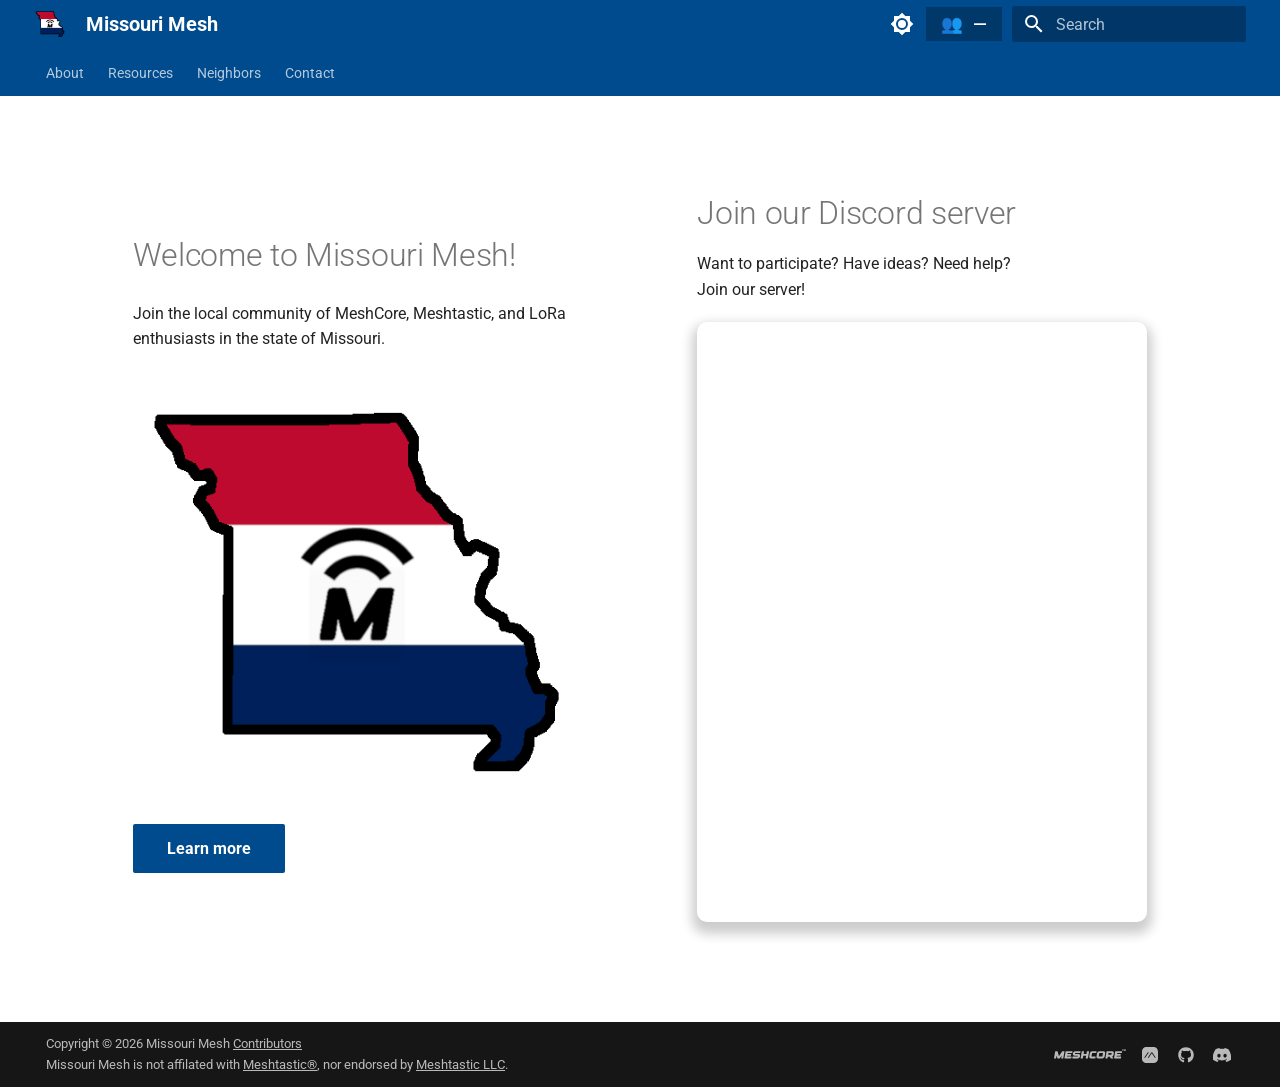
==== commit e465d502: "Deployed e22afa0 with MkDocs version: 1.6.1" ====
--- a/index.html
+++ b/index.html
@@ -16,7 +16,7 @@
       
       
       <link rel="icon" href="assets/images/logo.png">
-      <meta name="generator" content="mkdocs-1.6.1, mkdocs-material-9.7.6">
+      <meta name="generator" content="mkdocs-1.6.1, mkdocs-material-9.7.7">
     
     
       
@@ -25,7 +25,7 @@
     
     
 
-      <link rel="stylesheet" href="assets/stylesheets/main.484c7ddc.min.css">
+      <link rel="stylesheet" href="assets/stylesheets/main.ec1eaa64.min.css">
       
         
         <link rel="stylesheet" href="assets/stylesheets/palette.ab4e12ef.min.css">
@@ -159,19 +159,9 @@
     
     
     
-    <input class="md-option" data-md-color-media="(prefers-color-scheme)" data-md-color-scheme="default" data-md-color-primary="indigo" data-md-color-accent="indigo" aria-label="Switch to light mode" type="radio" name="__palette" id="__palette_0">
-    
-      <label class="md-header__button md-icon" title="Switch to light mode" for="__palette_1" hidden="">
-        <svg xmlns="http://www.w3.org/2000/svg" viewBox="0 0 24 24"><path d="m14.3 16-.7-2h-3.2l-.7 2H7.8L11 7h2l3.2 9zM20 8.69V4h-4.69L12 .69 8.69 4H4v4.69L.69 12 4 15.31V20h4.69L12 23.31 15.31 20H20v-4.69L23.31 12zm-9.15 3.96h2.3L12 9z"></path></svg>
-      </label>
-    
-  
-    
-    
-    
-    <input class="md-option" data-md-color-media="(prefers-color-scheme: light)" data-md-color-scheme="default" data-md-color-primary="indigo" data-md-color-accent="indigo" aria-label="Switch to dark mode" type="radio" name="__palette" id="__palette_1">
-    
-      <label class="md-header__button md-icon" title="Switch to dark mode" for="__palette_2" hidden="">
+    <input class="md-option" data-md-color-media="(prefers-color-scheme: light)" data-md-color-scheme="default" data-md-color-primary="indigo" data-md-color-accent="indigo" aria-label="Switch to dark mode" type="radio" name="__palette" id="__palette_0">
+    
+      <label class="md-header__button md-icon" title="Switch to dark mode" for="__palette_1" hidden="">
         <svg xmlns="http://www.w3.org/2000/svg" viewBox="0 0 24 24"><path d="M12 8a4 4 0 0 0-4 4 4 4 0 0 0 4 4 4 4 0 0 0 4-4 4 4 0 0 0-4-4m0 10a6 6 0 0 1-6-6 6 6 0 0 1 6-6 6 6 0 0 1 6 6 6 6 0 0 1-6 6m8-9.31V4h-4.69L12 .69 8.69 4H4v4.69L.69 12 4 15.31V20h4.69L12 23.31 15.31 20H20v-4.69L23.31 12z"></path></svg>
       </label>
     
@@ -179,9 +169,9 @@
     
     
     
-    <input class="md-option" data-md-color-media="(prefers-color-scheme: dark)" data-md-color-scheme="slate" data-md-color-primary="black" data-md-color-accent="indigo" aria-label="Switch to system preference" type="radio" name="__palette" id="__palette_2">
-    
-      <label class="md-header__button md-icon" title="Switch to system preference" for="__palette_0" hidden="">
+    <input class="md-option" data-md-color-media="(prefers-color-scheme: dark)" data-md-color-scheme="slate" data-md-color-primary="black" data-md-color-accent="indigo" aria-label="Switch to light mode" type="radio" name="__palette" id="__palette_1">
+    
+      <label class="md-header__button md-icon" title="Switch to light mode" for="__palette_0" hidden="">
         <svg xmlns="http://www.w3.org/2000/svg" viewBox="0 0 24 24"><path d="M12 18c-.89 0-1.74-.2-2.5-.55C11.56 16.5 13 14.42 13 12s-1.44-4.5-3.5-5.45C10.26 6.2 11.11 6 12 6a6 6 0 0 1 6 6 6 6 0 0 1-6 6m8-9.31V4h-4.69L12 .69 8.69 4H4v4.69L.69 12 4 15.31V20h4.69L12 23.31 15.31 20H20v-4.69L23.31 12z"></path></svg>
       </label>
     
@@ -543,7 +533,7 @@
           Want to participate? Have ideas? Need help? Join our server!
         </p>
       </div>
-      <iframe src="https://discord.com/widget?id=1507937329040330792" width="450" height="600" allowtransparency="true" frameborder="0" sandbox="allow-popups allow-popups-to-escape-sandbox allow-same-origin allow-scripts" style="
+      <iframe src="https://discord.com/widget?id=1536600107615649823" width="450" height="600" allowtransparency="true" frameborder="0" sandbox="allow-popups allow-popups-to-escape-sandbox allow-same-origin allow-scripts" style="
           margin-bottom: 1.5rem;
           border-radius: 10px;
           box-shadow: 0 7px 12px 5px rgb(0 0 0 / 0.2);
@@ -636,7 +626,7 @@
       <script id="__config" type="application/json">{"annotate": null, "base": ".", "features": ["announce.dismiss", "content.code.copy", "content.tabs.link", "content.tooltips", "navigation.tabs", "navigation.path", "navigation.section", "navigation.path", "navigation.indexes", "navigation.top", "navigation.footer", "search.suggest", "search.share"], "search": "assets/javascripts/workers/search.2c215733.min.js", "tags": null, "translations": {"clipboard.copied": "Copied to clipboard", "clipboard.copy": "Copy to clipboard", "search.result.more.one": "1 more on this page", "search.result.more.other": "# more on this page", "search.result.none": "No matching documents", "search.result.one": "1 matching document", "search.result.other": "# matching documents", "search.result.placeholder": "Type to start searching", "search.result.term.missing": "Missing", "select.version": "Select version"}, "version": null}</script>
     
     
-      <script src="assets/javascripts/bundle.79ae519e.min.js"></script>
+      <script src="assets/javascripts/bundle.d7400e89.min.js"></script>
       
         <script src="assets/javascripts/user-count.js"></script>
       
--- a/assets/stylesheets/main.ec1eaa64.min.css
+++ b/assets/stylesheets/main.ec1eaa64.min.css
@@ -0,0 +1 @@
+@charset "UTF-8";html{-webkit-text-size-adjust:none;-moz-text-size-adjust:none;text-size-adjust:none;box-sizing:border-box}*,:after,:before{box-sizing:inherit}@media (prefers-reduced-motion){*,:after,:before{transition:none!important}}body{margin:0}a,button,input,label{-webkit-tap-highlight-color:transparent}a{color:inherit;text-decoration:none}hr{border:0;box-sizing:initial;display:block;height:.05rem;overflow:visible;padding:0}small{font-size:80%}sub,sup{line-height:1em}img{border-style:none}table{border-collapse:initial;border-spacing:0}td,th{font-weight:400;vertical-align:top}button{background:#0000;border:0;font-family:inherit;font-size:inherit;margin:0;padding:0}input{border:0;outline:none}:root{--md-primary-fg-color:#4051b5;--md-primary-fg-color--light:#5d6cc0;--md-primary-fg-color--dark:#303fa1;--md-primary-bg-color:#fff;--md-primary-bg-color--light:#ffffffb3;--md-accent-fg-color:#526cfe;--md-accent-fg-color--transparent:#526cfe1a;--md-accent-bg-color:#fff;--md-accent-bg-color--light:#ffffffb3}[data-md-color-scheme=default]{color-scheme:light}[data-md-color-scheme=default] img[src$="#gh-dark-mode-only"],[data-md-color-scheme=default] img[src$="#only-dark"]{display:none}:root,[data-md-color-scheme=default]{--md-hue:225deg;--md-default-fg-color:#000000de;--md-default-fg-color--light:#0000008a;--md-default-fg-color--lighter:#00000052;--md-default-fg-color--lightest:#00000012;--md-default-bg-color:#fff;--md-default-bg-color--light:#ffffffb3;--md-default-bg-color--lighter:#ffffff4d;--md-default-bg-color--lightest:#ffffff1f;--md-code-fg-color:#36464e;--md-code-bg-color:#f5f5f5;--md-code-bg-color--light:#f5f5f5b3;--md-code-bg-color--lighter:#f5f5f54d;--md-code-hl-color:#4287ff;--md-code-hl-color--light:#4287ff1a;--md-code-hl-number-color:#d52a2a;--md-code-hl-special-color:#db1457;--md-code-hl-function-color:#a846b9;--md-code-hl-constant-color:#6e59d9;--md-code-hl-keyword-color:#3f6ec6;--md-code-hl-string-color:#1c7d4d;--md-code-hl-name-color:var(--md-code-fg-color);--md-code-hl-operator-color:var(--md-default-fg-color--light);--md-code-hl-punctuation-color:var(--md-default-fg-color--light);--md-code-hl-comment-color:var(--md-default-fg-color--light);--md-code-hl-generic-color:var(--md-default-fg-color--light);--md-code-hl-variable-color:var(--md-default-fg-color--light);--md-typeset-color:var(--md-default-fg-color);--md-typeset-a-color:var(--md-primary-fg-color);--md-typeset-del-color:#f5503d26;--md-typeset-ins-color:#0bd57026;--md-typeset-kbd-color:#fafafa;--md-typeset-kbd-accent-color:#fff;--md-typeset-kbd-border-color:#b8b8b8;--md-typeset-mark-color:#ffff0080;--md-typeset-table-color:#0000001f;--md-typeset-table-color--light:rgba(0,0,0,.035);--md-admonition-fg-color:var(--md-default-fg-color);--md-admonition-bg-color:var(--md-default-bg-color);--md-warning-fg-color:#000000de;--md-warning-bg-color:#ff9;--md-footer-fg-color:#fff;--md-footer-fg-color--light:#ffffffb3;--md-footer-fg-color--lighter:#ffffff73;--md-footer-bg-color:#000000de;--md-footer-bg-color--dark:#00000052;--md-shadow-z1:0 0.2rem 0.5rem #0000000d,0 0 0.05rem #0000001a;--md-shadow-z2:0 0.2rem 0.5rem #0000001a,0 0 0.05rem #00000040;--md-shadow-z3:0 0.2rem 0.5rem #0003,0 0 0.05rem #00000059}.md-icon svg{fill:currentcolor;display:block;height:1.2rem;width:1.2rem}body{-webkit-font-smoothing:antialiased;-moz-osx-font-smoothing:grayscale;--md-text-font-family:var(--md-text-font,_),-apple-system,BlinkMacSystemFont,Helvetica,Arial,sans-serif;--md-code-font-family:var(--md-code-font,_),SFMono-Regular,Consolas,Menlo,monospace}aside,body,input{font-feature-settings:"kern","liga";color:var(--md-typeset-color);font-family:var(--md-text-font-family)}code,kbd,pre{font-feature-settings:"kern";font-family:var(--md-code-font-family)}:root{--md-typeset-table-sort-icon:url('data:image/svg+xml;charset=utf-8,<svg xmlns="http://www.w3.org/2000/svg" viewBox="0 0 24 24"><path d="m18 21-4-4h3V7h-3l4-4 4 4h-3v10h3M2 19v-2h10v2M2 13v-2h7v2M2 7V5h4v2z"/></svg>');--md-typeset-table-sort-icon--asc:url('data:image/svg+xml;charset=utf-8,<svg xmlns="http://www.w3.org/2000/svg" viewBox="0 0 24 24"><path d="M19 17h3l-4 4-4-4h3V3h2M2 17h10v2H2M6 5v2H2V5m0 6h7v2H2z"/></svg>');--md-typeset-table-sort-icon--desc:url('data:image/svg+xml;charset=utf-8,<svg xmlns="http://www.w3.org/2000/svg" viewBox="0 0 24 24"><path d="M19 7h3l-4-4-4 4h3v14h2M2 17h10v2H2M6 5v2H2V5m0 6h7v2H2z"/></svg>')}.md-typeset{-webkit-print-color-adjust:exact;color-adjust:exact;font-size:.8rem;line-height:1.6;overflow-wrap:break-word}@media print{.md-typeset{font-size:.68rem}}.md-typeset blockquote,.md-typeset dl,.md-typeset figure,.md-typeset ol,.md-typeset pre,.md-typeset ul{margin-bottom:1em;margin-top:1em}.md-typeset h1{color:var(--md-default-fg-color--light);font-size:2em;line-height:1.3;margin:0 0 1.25em}.md-typeset h1,.md-typeset h2{font-weight:300;letter-spacing:-.01em}.md-typeset h2{font-size:1.5625em;line-height:1.4;margin:1.6em 0 .64em}.md-typeset h3{font-size:1.25em;font-weight:400;letter-spacing:-.01em;line-height:1.5;margin:1.6em 0 .8em}.md-typeset h2+h3{margin-top:.8em}.md-typeset h4{font-weight:700;letter-spacing:-.01em;margin:1em 0}.md-typeset h5,.md-typeset h6{color:var(--md-default-fg-color--light);font-size:.8em;font-weight:700;letter-spacing:-.01em;margin:1.25em 0}.md-typeset h5{text-transform:uppercase}.md-typeset h5 code{text-transform:none}.md-typeset hr{border-bottom:.05rem solid var(--md-default-fg-color--lightest);display:flow-root;margin:1.5em 0}.md-typeset a{color:var(--md-typeset-a-color);word-break:break-word}.md-typeset a,.md-typeset a:before{transition:color 125ms}.md-typeset a:focus,.md-typeset a:hover{color:var(--md-accent-fg-color)}.md-typeset a:focus code,.md-typeset a:hover code{background-color:var(--md-accent-fg-color--transparent);color:var(--md-accent-fg-color)}.md-typeset a code{color:var(--md-typeset-a-color)}.md-typeset a.focus-visible{outline-color:var(--md-accent-fg-color);outline-offset:.2rem}.md-typeset code,.md-typeset kbd,.md-typeset pre{color:var(--md-code-fg-color);direction:ltr;font-variant-ligatures:none;transition:background-color 125ms}@media print{.md-typeset code,.md-typeset kbd,.md-typeset pre{white-space:pre-wrap}}.md-typeset code{background-color:var(--md-code-bg-color);border-radius:.1rem;-webkit-box-decoration-break:clone;box-decoration-break:clone;font-size:.85em;padding:0 .2941176471em;transition:color 125ms,background-color 125ms;word-break:break-word}.md-typeset code:not(.focus-visible){-webkit-tap-highlight-color:transparent;outline:none}.md-typeset pre{display:flow-root;line-height:1.4;position:relative}.md-typeset pre>code{-webkit-box-decoration-break:slice;box-decoration-break:slice;box-shadow:none;display:block;margin:0;outline-color:var(--md-accent-fg-color);overflow:auto;padding:.7720588235em 1.1764705882em;scrollbar-color:var(--md-default-fg-color--lighter) #0000;scrollbar-width:thin;touch-action:auto;word-break:normal}.md-typeset pre>code:hover{scrollbar-color:var(--md-accent-fg-color) #0000}.md-typeset pre>code::-webkit-scrollbar{height:.2rem;width:.2rem}.md-typeset pre>code::-webkit-scrollbar-thumb{background-color:var(--md-default-fg-color--lighter)}.md-typeset pre>code::-webkit-scrollbar-thumb:hover{background-color:var(--md-accent-fg-color)}.md-typeset kbd{background-color:var(--md-typeset-kbd-color);border-radius:.1rem;box-shadow:0 .1rem 0 .05rem var(--md-typeset-kbd-border-color),0 .1rem 0 var(--md-typeset-kbd-border-color),0 -.1rem .2rem var(--md-typeset-kbd-accent-color) inset;color:var(--md-default-fg-color);display:inline-block;font-size:.75em;padding:0 .6666666667em;vertical-align:text-top;word-break:break-word}.md-typeset mark{background-color:var(--md-typeset-mark-color);-webkit-box-decoration-break:clone;box-decoration-break:clone;color:inherit;word-break:break-word}.md-typeset abbr{cursor:help;text-decoration:none}.md-typeset [data-preview],.md-typeset abbr{border-bottom:.05rem dotted var(--md-default-fg-color--light)}.md-typeset small{opacity:.75}[dir=ltr] .md-typeset sub,[dir=ltr] .md-typeset sup{margin-left:.078125em}[dir=rtl] .md-typeset sub,[dir=rtl] .md-typeset sup{margin-right:.078125em}[dir=ltr] .md-typeset blockquote{padding-left:.6rem}[dir=rtl] .md-typeset blockquote{padding-right:.6rem}[dir=ltr] .md-typeset blockquote{border-left:.2rem solid var(--md-default-fg-color--lighter)}[dir=rtl] .md-typeset blockquote{border-right:.2rem solid var(--md-default-fg-color--lighter)}.md-typeset blockquote{color:var(--md-default-fg-color--light);margin-left:0;margin-right:0}.md-typeset ul{list-style-type:disc}.md-typeset ul[type]{list-style-type:revert-layer}[dir=ltr] .md-typeset ol,[dir=ltr] .md-typeset ul{margin-left:.625em}[dir=rtl] .md-typeset ol,[dir=rtl] .md-typeset ul{margin-right:.625em}.md-typeset ol,.md-typeset ul{padding:0}.md-typeset ol:not([hidden]),.md-typeset ul:not([hidden]){display:flow-root}.md-typeset ol ol,.md-typeset ul ol{list-style-type:lower-alpha}.md-typeset ol ol ol,.md-typeset ul ol ol{list-style-type:lower-roman}.md-typeset ol ol ol ol,.md-typeset ul ol ol ol{list-style-type:upper-alpha}.md-typeset ol ol ol ol ol,.md-typeset ul ol ol ol ol{list-style-type:upper-roman}.md-typeset ol[type],.md-typeset ul[type]{list-style-type:revert-layer}[dir=ltr] .md-typeset ol li,[dir=ltr] .md-typeset ul li{margin-left:1.25em}[dir=rtl] .md-typeset ol li,[dir=rtl] .md-typeset ul li{margin-right:1.25em}.md-typeset ol li,.md-typeset ul li{margin-bottom:.5em}.md-typeset ol li blockquote,.md-typeset ol li p,.md-typeset ul li blockquote,.md-typeset ul li p{margin:.5em 0}.md-typeset ol li:last-child,.md-typeset ul li:last-child{margin-bottom:0}[dir=ltr] .md-typeset ol li ol,[dir=ltr] .md-typeset ol li ul,[dir=ltr] .md-typeset ul li ol,[dir=ltr] .md-typeset ul li ul{margin-left:.625em}[dir=rtl] .md-typeset ol li ol,[dir=rtl] .md-typeset ol li ul,[dir=rtl] .md-typeset ul li ol,[dir=rtl] .md-typeset ul li ul{margin-right:.625em}.md-typeset ol li ol,.md-typeset ol li ul,.md-typeset ul li ol,.md-typeset ul li ul{margin-bottom:.5em;margin-top:.5em}[dir=ltr] .md-typeset dd{margin-left:1.875em}[dir=rtl] .md-typeset dd{margin-right:1.875em}.md-typeset dd{margin-bottom:1.5em;margin-top:1em}.md-typeset img,.md-typeset svg,.md-typeset video{height:auto;max-width:100%}.md-typeset img[align=left]{margin:1em 1em 1em 0}.md-typeset img[align=right]{margin:1em 0 1em 1em}.md-typeset img[align]:only-child{margin-top:0}.md-typeset figure{display:flow-root;margin:1em auto;max-width:100%;text-align:center;width:fit-content}.md-typeset figure img{display:block;margin:0 auto}.md-typeset figcaption{font-style:italic;margin:1em auto;max-width:24rem}.md-typeset iframe{max-width:100%}.md-typeset table:not([class]){background-color:var(--md-default-bg-color);border:.05rem solid var(--md-typeset-table-color);border-radius:.1rem;display:inline-block;font-size:.64rem;max-width:100%;overflow:auto;touch-action:auto}@media print{.md-typeset table:not([class]){display:table}}.md-typeset table:not([class])+*{margin-top:1.5em}.md-typeset table:not([class]) td>:first-child,.md-typeset table:not([class]) th>:first-child{margin-top:0}.md-typeset table:not([class]) td>:last-child,.md-typeset table:not([class]) th>:last-child{margin-bottom:0}.md-typeset table:not([class]) td:not([align]),.md-typeset table:not([class]) th:not([align]){text-align:left}[dir=rtl] .md-typeset table:not([class]) td:not([align]),[dir=rtl] .md-typeset table:not([class]) th:not([align]){text-align:right}.md-typeset table:not([class]) th{font-weight:700;min-width:5rem;padding:.9375em 1.25em;vertical-align:top}.md-typeset table:not([class]) td{border-top:.05rem solid var(--md-typeset-table-color);padding:.9375em 1.25em;vertical-align:top}.md-typeset table:not([class]) tbody tr{transition:background-color 125ms}.md-typeset table:not([class]) tbody tr:hover{background-color:var(--md-typeset-table-color--light);box-shadow:0 .05rem 0 var(--md-default-bg-color) inset}.md-typeset table:not([class]) a{word-break:normal}.md-typeset table th[role=columnheader]{cursor:pointer}[dir=ltr] .md-typeset table th[role=columnheader]:after{margin-left:.5em}[dir=rtl] .md-typeset table th[role=columnheader]:after{margin-right:.5em}.md-typeset table th[role=columnheader]:after{content:"";display:inline-block;height:1.2em;-webkit-mask-image:var(--md-typeset-table-sort-icon);mask-image:var(--md-typeset-table-sort-icon);-webkit-mask-repeat:no-repeat;mask-repeat:no-repeat;-webkit-mask-size:contain;mask-size:contain;transition:background-color 125ms;vertical-align:text-bottom;width:1.2em}.md-typeset table th[role=columnheader]:hover:after{background-color:var(--md-default-fg-color--lighter)}.md-typeset table th[role=columnheader][aria-sort=ascending]:after{background-color:var(--md-default-fg-color--light);-webkit-mask-image:var(--md-typeset-table-sort-icon--asc);mask-image:var(--md-typeset-table-sort-icon--asc)}.md-typeset table th[role=columnheader][aria-sort=descending]:after{background-color:var(--md-default-fg-color--light);-webkit-mask-image:var(--md-typeset-table-sort-icon--desc);mask-image:var(--md-typeset-table-sort-icon--desc)}.md-typeset__scrollwrap{margin:1em -.8rem;overflow-x:auto;touch-action:auto}.md-typeset__table{display:inline-block;margin-bottom:.5em;padding:0 .8rem}@media print{.md-typeset__table{display:block}}html .md-typeset__table table{display:table;margin:0;overflow:hidden;width:100%}@media screen and (max-width:44.984375em){.md-content__inner>pre{margin:1em -.8rem}.md-content__inner>pre code{border-radius:0}}.md-typeset .md-author{border-radius:100%;display:block;flex-shrink:0;height:1.6rem;overflow:hidden;position:relative;transition:color 125ms,transform 125ms;width:1.6rem}.md-typeset .md-author img{display:block}.md-typeset .md-author--more{background:var(--md-default-fg-color--lightest);color:var(--md-default-fg-color--lighter);font-size:.6rem;font-weight:700;line-height:1.6rem;text-align:center}.md-typeset .md-author--long{height:2.4rem;width:2.4rem}.md-typeset a.md-author{transform:scale(1)}.md-typeset a.md-author img{border-radius:100%;filter:grayscale(100%) opacity(75%);transition:filter 125ms}.md-typeset a.md-author:focus,.md-typeset a.md-author:hover{transform:scale(1.1);z-index:1}.md-typeset a.md-author:focus img,.md-typeset a.md-author:hover img{filter:grayscale(0)}.md-banner{background-color:var(--md-footer-bg-color);color:var(--md-footer-fg-color);overflow:auto}@media print{.md-banner{display:none}}.md-banner--warning{background-color:var(--md-warning-bg-color);color:var(--md-warning-fg-color)}.md-banner__inner{font-size:.7rem;margin:.6rem auto;padding:0 .8rem}[dir=ltr] .md-banner__button{float:right}[dir=rtl] .md-banner__button{float:left}.md-banner__button{color:inherit;cursor:pointer;transition:opacity .25s}.no-js .md-banner__button{display:none}.md-banner__button:hover{opacity:.7}html{font-size:125%;height:100%;overflow-x:hidden}@media screen and (min-width:100em){html{font-size:137.5%}}@media screen and (min-width:125em){html{font-size:150%}}body{background-color:var(--md-default-bg-color);display:flex;flex-direction:column;font-size:.5rem;min-height:100%;position:relative;width:100%}@media print{body{display:block}}@media screen and (max-width:59.984375em){body[data-md-scrolllock]{position:fixed}}.md-grid{margin-left:auto;margin-right:auto;max-width:61rem}.md-container{display:flex;flex-direction:column;flex-grow:1}@media print{.md-container{display:block}}.md-main{flex-grow:1}.md-main__inner{display:flex;height:100%;margin-top:1.5rem}.md-ellipsis{overflow:hidden;text-overflow:ellipsis}.md-toggle{display:none}.md-option{height:0;opacity:0;position:absolute;width:0}.md-option:checked+label:not([hidden]){display:block}.md-option.focus-visible+label{outline-color:var(--md-accent-fg-color);outline-style:auto}.md-skip{background-color:var(--md-default-fg-color);border-radius:.1rem;color:var(--md-default-bg-color);font-size:.64rem;margin:.5rem;opacity:0;outline-color:var(--md-accent-fg-color);padding:.3rem .5rem;position:fixed;transform:translateY(.4rem);z-index:-1}.md-skip:focus{opacity:1;transform:translateY(0);transition:transform .25s cubic-bezier(.4,0,.2,1),opacity 175ms 75ms;z-index:10}@page{margin:25mm}:root{--md-clipboard-icon:url('data:image/svg+xml;charset=utf-8,<svg xmlns="http://www.w3.org/2000/svg" viewBox="0 0 24 24"><path d="M19 21H8V7h11m0-2H8a2 2 0 0 0-2 2v14a2 2 0 0 0 2 2h11a2 2 0 0 0 2-2V7a2 2 0 0 0-2-2m-3-4H4a2 2 0 0 0-2 2v14h2V3h12z"/></svg>')}.md-clipboard{border-radius:.1rem;color:var(--md-default-fg-color--lightest);cursor:pointer;height:1.5em;outline-color:var(--md-accent-fg-color);outline-offset:.1rem;transition:color .25s;width:1.5em;z-index:1}@media print{.md-clipboard{display:none}}.md-clipboard:not(.focus-visible){-webkit-tap-highlight-color:transparent;outline:none}:hover>.md-clipboard{color:var(--md-default-fg-color--light)}.md-clipboard:focus,.md-clipboard:hover{color:var(--md-accent-fg-color)}.md-clipboard:after{background-color:currentcolor;content:"";display:block;height:1.125em;margin:0 auto;-webkit-mask-image:var(--md-clipboard-icon);mask-image:var(--md-clipboard-icon);-webkit-mask-position:center;mask-position:center;-webkit-mask-repeat:no-repeat;mask-repeat:no-repeat;-webkit-mask-size:contain;mask-size:contain;width:1.125em}.md-clipboard--inline{cursor:pointer}.md-clipboard--inline code{transition:color .25s,background-color .25s}.md-clipboard--inline:focus code,.md-clipboard--inline:hover code{background-color:var(--md-accent-fg-color--transparent);color:var(--md-accent-fg-color)}:root{--md-code-select-icon:url('data:image/svg+xml;charset=utf-8,<svg xmlns="http://www.w3.org/2000/svg" viewBox="0 0 24 24"><path d="M19 19h-4v2h4c1.1 0 2-.9 2-2v-4h-2m0-12h-4v2h4v4h2V5c0-1.1-.9-2-2-2M5 5h4V3H5c-1.1 0-2 .9-2 2v4h2m0 6H3v4c0 1.1.9 2 2 2h4v-2H5zm2-4h2v2H7zm4 0h2v2h-2zm4 0h2v2h-2zM7 7h2v2H7zm4 0h2v2h-2zm4 0h2v2h-2zm-8 8h2v2H7zm4 0h2v2h-2zm4 0h2v2h-2z"/></svg>');--md-code-copy-icon:url('data:image/svg+xml;charset=utf-8,<svg xmlns="http://www.w3.org/2000/svg" viewBox="0 0 24 24"><path d="M19 21H8V7h11m0-2H8a2 2 0 0 0-2 2v14a2 2 0 0 0 2 2h11a2 2 0 0 0 2-2V7a2 2 0 0 0-2-2m-3-4H4a2 2 0 0 0-2 2v14h2V3h12z"/></svg>')}.md-typeset .md-code__content{display:grid}.md-code__nav{background-color:var(--md-code-bg-color--lighter);border-radius:.1rem;display:flex;gap:.2rem;padding:.2rem;position:absolute;right:.25em;top:.25em;transition:background-color .25s;z-index:1}:hover>.md-code__nav{background-color:var(--md-code-bg-color--light)}.md-code__button{color:var(--md-default-fg-color--lightest);cursor:pointer;display:block;height:1.5em;outline-color:var(--md-accent-fg-color);outline-offset:.1rem;transition:color .25s;width:1.5em}:hover>*>.md-code__button{color:var(--md-default-fg-color--light)}.md-code__button.focus-visible,.md-code__button:hover{color:var(--md-accent-fg-color)}.md-code__button--active{color:var(--md-default-fg-color)!important}.md-code__button:after{background-color:currentcolor;content:"";display:block;height:1.125em;margin:0 auto;-webkit-mask-position:center;mask-position:center;-webkit-mask-repeat:no-repeat;mask-repeat:no-repeat;-webkit-mask-size:contain;mask-size:contain;width:1.125em}.md-code__button[data-md-type=select]:after{-webkit-mask-image:var(--md-code-select-icon);mask-image:var(--md-code-select-icon)}.md-code__button[data-md-type=copy]:after{-webkit-mask-image:var(--md-code-copy-icon);mask-image:var(--md-code-copy-icon)}@keyframes consent{0%{opacity:0;transform:translateY(100%)}to{opacity:1;transform:translateY(0)}}@keyframes overlay{0%{opacity:0}to{opacity:1}}.md-consent__overlay{animation:overlay .25s both;-webkit-backdrop-filter:blur(.1rem);backdrop-filter:blur(.1rem);background-color:#0000008a;height:100%;opacity:1;position:fixed;top:0;width:100%;z-index:5}.md-consent__inner{animation:consent .5s cubic-bezier(.1,.7,.1,1) both;background-color:var(--md-default-bg-color);border:0;border-radius:.1rem;bottom:0;box-shadow:0 0 .2rem #0000001a,0 .2rem .4rem #0003;max-height:100%;overflow:auto;padding:0;position:fixed;width:100%;z-index:5}.md-consent__form{padding:.8rem}.md-consent__settings{display:none;margin:1em 0}input:checked+.md-consent__settings{display:block}.md-consent__controls{margin-bottom:.8rem}.md-typeset .md-consent__controls .md-button{display:inline}@media screen and (max-width:44.984375em){.md-typeset .md-consent__controls .md-button{display:block;margin-top:.4rem;text-align:center;width:100%}}.md-consent label{cursor:pointer}.md-content{flex-grow:1;min-width:0}.md-content__inner{margin:0 .8rem 1.2rem;padding-top:.6rem}@media screen and (min-width:76.25em){[dir=ltr] .md-sidebar--primary:not([hidden])~.md-content>.md-content__inner{margin-left:1.2rem}[dir=ltr] .md-sidebar--secondary:not([hidden])~.md-content>.md-content__inner,[dir=rtl] .md-sidebar--primary:not([hidden])~.md-content>.md-content__inner{margin-right:1.2rem}[dir=rtl] .md-sidebar--secondary:not([hidden])~.md-content>.md-content__inner{margin-left:1.2rem}}.md-content__inner:before{content:"";display:block;height:.4rem}.md-content__inner>:last-child{margin-bottom:0}[dir=ltr] .md-content__button{float:right}[dir=rtl] .md-content__button{float:left}[dir=ltr] .md-content__button{margin-left:.4rem}[dir=rtl] .md-content__button{margin-right:.4rem}.md-content__button{margin:.4rem 0;padding:0}@media print{.md-content__button{display:none}}.md-typeset .md-content__button{color:var(--md-default-fg-color--lighter)}.md-content__button svg{display:inline;vertical-align:top}[dir=rtl] .md-content__button svg{transform:scaleX(-1)}[dir=ltr] .md-dialog{right:.8rem}[dir=rtl] .md-dialog{left:.8rem}.md-dialog{background-color:var(--md-default-fg-color);border-radius:.1rem;bottom:.8rem;box-shadow:var(--md-shadow-z3);min-width:11.1rem;opacity:0;padding:.4rem .6rem;pointer-events:none;position:fixed;transform:translateY(100%);transition:transform 0ms .4s,opacity .4s;z-index:4}@media print{.md-dialog{display:none}}.md-dialog--active{opacity:1;pointer-events:auto;transform:translateY(0);transition:transform .4s cubic-bezier(.075,.85,.175,1),opacity .4s}.md-dialog__inner{color:var(--md-default-bg-color);font-size:.7rem}.md-feedback{margin:2em 0 1em;text-align:center}.md-feedback fieldset{border:none;margin:0;padding:0}.md-feedback__title{font-weight:700;margin:1em auto}.md-feedback__inner{position:relative}.md-feedback__list{display:flex;flex-wrap:wrap;place-content:baseline center;position:relative}.md-feedback__list:hover .md-icon:not(:disabled){color:var(--md-default-fg-color--lighter)}:disabled .md-feedback__list{min-height:1.8rem}.md-feedback__icon{color:var(--md-default-fg-color--light);cursor:pointer;flex-shrink:0;margin:0 .1rem;transition:color 125ms}.md-feedback__icon:not(:disabled).md-icon:hover{color:var(--md-accent-fg-color)}.md-feedback__icon:disabled{color:var(--md-default-fg-color--lightest);pointer-events:none}.md-feedback__note{opacity:0;position:relative;transform:translateY(.4rem);transition:transform .4s cubic-bezier(.1,.7,.1,1),opacity .15s}.md-feedback__note>*{margin:0 auto;max-width:16rem}:disabled .md-feedback__note{opacity:1;transform:translateY(0)}@media print{.md-feedback{display:none}}.md-footer{background-color:var(--md-footer-bg-color);color:var(--md-footer-fg-color)}@media print{.md-footer{display:none}}.md-footer__inner{justify-content:space-between;overflow:auto;padding:.2rem}.md-footer__inner:not([hidden]){display:flex}.md-footer__link{align-items:end;display:flex;flex-grow:0.01;margin-bottom:.4rem;margin-top:1rem;max-width:100%;outline-color:var(--md-accent-fg-color);overflow:hidden;transition:opacity .25s}.md-footer__link:focus,.md-footer__link:hover{opacity:.7}[dir=rtl] .md-footer__link svg{transform:scaleX(-1)}@media screen and (max-width:44.984375em){.md-footer__link--prev{flex-shrink:0}.md-footer__link--prev .md-footer__title{display:none}}[dir=ltr] .md-footer__link--next{margin-left:auto}[dir=rtl] .md-footer__link--next{margin-right:auto}.md-footer__link--next{text-align:right}[dir=rtl] .md-footer__link--next{text-align:left}.md-footer__title{flex-grow:1;font-size:.9rem;margin-bottom:.7rem;max-width:calc(100% - 2.4rem);padding:0 1rem;white-space:nowrap}.md-footer__button{margin:.2rem;padding:.4rem}.md-footer__direction{font-size:.64rem;opacity:.7}.md-footer-meta{background-color:var(--md-footer-bg-color--dark)}.md-footer-meta__inner{display:flex;flex-wrap:wrap;justify-content:space-between;padding:.2rem}html .md-footer-meta.md-typeset a{color:var(--md-footer-fg-color--light)}html .md-footer-meta.md-typeset a:focus,html .md-footer-meta.md-typeset a:hover{color:var(--md-footer-fg-color)}.md-copyright{color:var(--md-footer-fg-color--lighter);font-size:.64rem;margin:auto .6rem;padding:.4rem 0;width:100%}@media screen and (min-width:45em){.md-copyright{width:auto}}.md-copyright__highlight{color:var(--md-footer-fg-color--light)}.md-social{display:inline-flex;gap:.2rem;margin:0 .4rem;padding:.2rem 0 .6rem}@media screen and (min-width:45em){.md-social{padding:.6rem 0}}.md-social__link{display:inline-block;height:1.6rem;text-align:center;width:1.6rem}.md-social__link:before{line-height:1.9}.md-social__link svg{fill:currentcolor;max-height:.8rem;vertical-align:-25%}.md-typeset .md-button{border:.1rem solid;border-radius:.1rem;color:var(--md-primary-fg-color);cursor:pointer;display:inline-block;font-weight:700;padding:.625em 2em;transition:color 125ms,background-color 125ms,border-color 125ms}.md-typeset .md-button--primary{background-color:var(--md-primary-fg-color);border-color:var(--md-primary-fg-color);color:var(--md-primary-bg-color)}.md-typeset .md-button:focus,.md-typeset .md-button:hover{background-color:var(--md-accent-fg-color);border-color:var(--md-accent-fg-color);color:var(--md-accent-bg-color)}[dir=ltr] .md-typeset .md-input{border-top-left-radius:.1rem}[dir=ltr] .md-typeset .md-input,[dir=rtl] .md-typeset .md-input{border-top-right-radius:.1rem}[dir=rtl] .md-typeset .md-input{border-top-left-radius:.1rem}.md-typeset .md-input{border-bottom:.1rem solid var(--md-default-fg-color--lighter);box-shadow:var(--md-shadow-z1);font-size:.8rem;height:1.8rem;padding:0 .6rem;transition:border .25s,box-shadow .25s}.md-typeset .md-input:focus,.md-typeset .md-input:hover{border-bottom-color:var(--md-accent-fg-color);box-shadow:var(--md-shadow-z2)}.md-typeset .md-input--stretch{width:100%}.md-header{background-color:var(--md-primary-fg-color);box-shadow:0 0 .2rem #0000,0 .2rem .4rem #0000;color:var(--md-primary-bg-color);display:block;left:0;position:sticky;right:0;top:0;z-index:4}@media print{.md-header{display:none}}.md-header[hidden]{transform:translateY(-100%);transition:transform .25s cubic-bezier(.8,0,.6,1),box-shadow .25s}.md-header--shadow{box-shadow:0 0 .2rem #0000001a,0 .2rem .4rem #0003;transition:transform .25s cubic-bezier(.1,.7,.1,1),box-shadow .25s}.md-header__inner{align-items:center;display:flex;padding:0 .2rem}.md-header__button{color:currentcolor;cursor:pointer;margin:.2rem;outline-color:var(--md-accent-fg-color);padding:.4rem;position:relative;transition:opacity .25s;vertical-align:middle;z-index:1}.md-header__button:hover{opacity:.7}.md-header__button:not([hidden]){display:inline-block}.md-header__button:not(.focus-visible){-webkit-tap-highlight-color:transparent;outline:none}.md-header__button.md-logo{margin:.2rem;padding:.4rem}@media screen and (max-width:76.234375em){.md-header__button.md-logo{display:none}}.md-header__button.md-logo img,.md-header__button.md-logo svg{fill:currentcolor;display:block;height:1.2rem;width:auto}@media screen and (min-width:60em){.md-header__button[for=__search]{display:none}}.no-js .md-header__button[for=__search]{display:none}[dir=rtl] .md-header__button[for=__search] svg{transform:scaleX(-1)}@media screen and (min-width:76.25em){.md-header__button[for=__drawer]{display:none}}.md-header__topic{display:flex;max-width:100%;position:absolute;transition:transform .4s cubic-bezier(.1,.7,.1,1),opacity .15s;white-space:nowrap}.md-header__topic+.md-header__topic{opacity:0;pointer-events:none;transform:translateX(1.25rem);transition:transform .4s cubic-bezier(1,.7,.1,.1),opacity .15s;z-index:-1}[dir=rtl] .md-header__topic+.md-header__topic{transform:translateX(-1.25rem)}.md-header__topic:first-child{font-weight:700}[dir=ltr] .md-header__title{margin-left:1rem;margin-right:.4rem}[dir=rtl] .md-header__title{margin-left:.4rem;margin-right:1rem}.md-header__title{flex-grow:1;font-size:.9rem;height:2.4rem;line-height:2.4rem}.md-header__title--active .md-header__topic{opacity:0;pointer-events:none;transform:translateX(-1.25rem);transition:transform .4s cubic-bezier(1,.7,.1,.1),opacity .15s;z-index:-1}[dir=rtl] .md-header__title--active .md-header__topic{transform:translateX(1.25rem)}.md-header__title--active .md-header__topic+.md-header__topic{opacity:1;pointer-events:auto;transform:translateX(0);transition:transform .4s cubic-bezier(.1,.7,.1,1),opacity .15s;z-index:0}.md-header__title>.md-header__ellipsis{height:100%;position:relative;width:100%}.md-header__option{display:flex;flex-shrink:0;max-width:100%;transition:max-width 0ms .25s,opacity .25s .25s;white-space:nowrap}[data-md-toggle=search]:checked~.md-header .md-header__option{max-width:0;opacity:0;transition:max-width 0ms,opacity 0ms}.md-header__option>input{bottom:0}.md-header__source{display:none}@media screen and (min-width:60em){[dir=ltr] .md-header__source{margin-left:1rem}[dir=rtl] .md-header__source{margin-right:1rem}.md-header__source{display:block;max-width:11.7rem;width:11.7rem}}@media screen and (min-width:76.25em){[dir=ltr] .md-header__source{margin-left:1.4rem}[dir=rtl] .md-header__source{margin-right:1.4rem}}.md-meta{color:var(--md-default-fg-color--light);font-size:.7rem;line-height:1.3}.md-meta__list{display:inline-flex;flex-wrap:wrap;list-style:none;margin:0;padding:0}.md-meta__item:not(:last-child):after{content:"·";margin-left:.2rem;margin-right:.2rem}.md-meta__link{color:var(--md-typeset-a-color)}.md-meta__link:focus,.md-meta__link:hover{color:var(--md-accent-fg-color)}.md-draft{background-color:#ff1744;border-radius:.125em;color:#fff;display:inline-block;font-weight:700;padding-left:.5714285714em;padding-right:.5714285714em}:root{--md-nav-icon--prev:url('data:image/svg+xml;charset=utf-8,<svg xmlns="http://www.w3.org/2000/svg" viewBox="0 0 24 24"><path d="M20 11v2H8l5.5 5.5-1.42 1.42L4.16 12l7.92-7.92L13.5 5.5 8 11z"/></svg>');--md-nav-icon--next:url('data:image/svg+xml;charset=utf-8,<svg xmlns="http://www.w3.org/2000/svg" viewBox="0 0 24 24"><path d="M8.59 16.58 13.17 12 8.59 7.41 10 6l6 6-6 6z"/></svg>');--md-toc-icon:url('data:image/svg+xml;charset=utf-8,<svg xmlns="http://www.w3.org/2000/svg" viewBox="0 0 24 24"><path d="M3 9h14V7H3zm0 4h14v-2H3zm0 4h14v-2H3zm16 0h2v-2h-2zm0-10v2h2V7zm0 6h2v-2h-2z"/></svg>')}.md-nav{font-size:.7rem;line-height:1.3}.md-nav__title{color:var(--md-default-fg-color--light);display:block;font-weight:700;overflow:hidden;padding:0 .6rem;text-overflow:ellipsis}.md-nav__title .md-nav__button{display:none}.md-nav__title .md-nav__button img{height:100%;width:auto}.md-nav__title .md-nav__button.md-logo img,.md-nav__title .md-nav__button.md-logo svg{fill:currentcolor;display:block;height:2.4rem;max-width:100%;object-fit:contain;width:auto}.md-nav__list{list-style:none;margin:0;padding:0}.md-nav__link{align-items:flex-start;display:flex;gap:.4rem;margin-top:.625em;scroll-snap-align:start;transition:color 125ms}.md-nav__link--passed,.md-nav__link--passed code{color:var(--md-default-fg-color--light)}.md-nav__item .md-nav__link--active,.md-nav__item .md-nav__link--active code{color:var(--md-typeset-a-color)}.md-nav__link .md-ellipsis{position:relative}.md-nav__link .md-ellipsis code{word-break:normal}[dir=ltr] .md-nav__link .md-icon:last-child{margin-left:auto}[dir=rtl] .md-nav__link .md-icon:last-child{margin-right:auto}.md-nav__link .md-typeset{font-size:.7rem;line-height:1.3}.md-nav__link svg{fill:currentcolor;flex-shrink:0;height:1.3em;position:relative}.md-nav__link[for]:focus,.md-nav__link[for]:hover,.md-nav__link[href]:focus,.md-nav__link[href]:hover{color:var(--md-accent-fg-color);cursor:pointer}.md-nav__link[for]:focus code,.md-nav__link[for]:hover code,.md-nav__link[href]:focus code,.md-nav__link[href]:hover code{background-color:var(--md-accent-fg-color--transparent);color:var(--md-accent-fg-color)}.md-nav__link.focus-visible{outline-color:var(--md-accent-fg-color);outline-offset:.2rem}.md-nav--primary .md-nav__link[for=__toc]{display:none}.md-nav--primary .md-nav__link[for=__toc] .md-icon:after{background-color:currentcolor;display:block;height:100%;-webkit-mask-image:var(--md-toc-icon);mask-image:var(--md-toc-icon);width:100%}.md-nav--primary .md-nav__link[for=__toc]~.md-nav{display:none}.md-nav__container>.md-nav__link{margin-top:0}.md-nav__container>.md-nav__link:first-child{flex-grow:1;min-width:0}.md-nav__icon{flex-shrink:0}.md-nav__source{display:none}@media screen and (max-width:76.234375em){.md-nav--primary,.md-nav--primary .md-nav{background-color:var(--md-default-bg-color);display:flex;flex-direction:column;height:100%;left:0;position:absolute;right:0;top:0;z-index:1}.md-nav--primary .md-nav__item,.md-nav--primary .md-nav__title{font-size:.8rem;line-height:1.5}.md-nav--primary .md-nav__title{background-color:var(--md-default-fg-color--lightest);color:var(--md-default-fg-color--light);cursor:pointer;height:5.6rem;line-height:2.4rem;padding:3rem .8rem .2rem;position:relative;white-space:nowrap}[dir=ltr] .md-nav--primary .md-nav__title .md-nav__icon{left:.4rem}[dir=rtl] .md-nav--primary .md-nav__title .md-nav__icon{right:.4rem}.md-nav--primary .md-nav__title .md-nav__icon{display:block;height:1.2rem;margin:.2rem;position:absolute;top:.4rem;width:1.2rem}.md-nav--primary .md-nav__title .md-nav__icon:after{background-color:currentcolor;content:"";display:block;height:100%;-webkit-mask-image:var(--md-nav-icon--prev);mask-image:var(--md-nav-icon--prev);-webkit-mask-position:center;mask-position:center;-webkit-mask-repeat:no-repeat;mask-repeat:no-repeat;-webkit-mask-size:contain;mask-size:contain;width:100%}.md-nav--primary .md-nav__title~.md-nav__list{background-color:var(--md-default-bg-color);box-shadow:0 .05rem 0 var(--md-default-fg-color--lightest) inset;overflow-y:auto;scroll-snap-type:y mandatory;touch-action:pan-y}.md-nav--primary .md-nav__title~.md-nav__list>:first-child{border-top:0}.md-nav--primary .md-nav__title[for=__drawer]{background-color:var(--md-primary-fg-color);color:var(--md-primary-bg-color);font-weight:700}.md-nav--primary .md-nav__title .md-logo{display:block;left:.2rem;margin:.2rem;padding:.4rem;position:absolute;right:.2rem;top:.2rem}.md-nav--primary .md-nav__list{flex:1}.md-nav--primary .md-nav__item{border-top:.05rem solid var(--md-default-fg-color--lightest)}.md-nav--primary .md-nav__item--active>.md-nav__link{color:var(--md-typeset-a-color)}.md-nav--primary .md-nav__item--active>.md-nav__link:focus,.md-nav--primary .md-nav__item--active>.md-nav__link:hover{color:var(--md-accent-fg-color)}.md-nav--primary .md-nav__link{margin-top:0;padding:.6rem .8rem}.md-nav--primary .md-nav__link svg{margin-top:.1em}.md-nav--primary .md-nav__link>.md-nav__link{padding:0}[dir=ltr] .md-nav--primary .md-nav__link .md-nav__icon{margin-right:-.2rem}[dir=rtl] .md-nav--primary .md-nav__link .md-nav__icon{margin-left:-.2rem}.md-nav--primary .md-nav__link .md-nav__icon{font-size:1.2rem;height:1.2rem;width:1.2rem}.md-nav--primary .md-nav__link .md-nav__icon:after{background-color:currentcolor;content:"";display:block;height:100%;-webkit-mask-image:var(--md-nav-icon--next);mask-image:var(--md-nav-icon--next);-webkit-mask-position:center;mask-position:center;-webkit-mask-repeat:no-repeat;mask-repeat:no-repeat;-webkit-mask-size:contain;mask-size:contain;width:100%}[dir=rtl] .md-nav--primary .md-nav__icon:after{transform:scale(-1)}.md-nav--primary .md-nav--secondary .md-nav{background-color:initial;position:static}[dir=ltr] .md-nav--primary .md-nav--secondary .md-nav .md-nav__link{padding-left:1.4rem}[dir=rtl] .md-nav--primary .md-nav--secondary .md-nav .md-nav__link{padding-right:1.4rem}[dir=ltr] .md-nav--primary .md-nav--secondary .md-nav .md-nav .md-nav__link{padding-left:2rem}[dir=rtl] .md-nav--primary .md-nav--secondary .md-nav .md-nav .md-nav__link{padding-right:2rem}[dir=ltr] .md-nav--primary .md-nav--secondary .md-nav .md-nav .md-nav .md-nav__link{padding-left:2.6rem}[dir=rtl] .md-nav--primary .md-nav--secondary .md-nav .md-nav .md-nav .md-nav__link{padding-right:2.6rem}[dir=ltr] .md-nav--primary .md-nav--secondary .md-nav .md-nav .md-nav .md-nav .md-nav__link{padding-left:3.2rem}[dir=rtl] .md-nav--primary .md-nav--secondary .md-nav .md-nav .md-nav .md-nav .md-nav__link{padding-right:3.2rem}.md-nav--secondary{background-color:initial}.md-nav__toggle~.md-nav{display:flex;opacity:0;transform:translateX(100%);transition:transform .25s cubic-bezier(.8,0,.6,1),opacity 125ms 50ms}[dir=rtl] .md-nav__toggle~.md-nav{transform:translateX(-100%)}.md-nav__toggle:checked~.md-nav{opacity:1;transform:translateX(0);transition:transform .25s cubic-bezier(.4,0,.2,1),opacity 125ms 125ms}.md-nav__toggle:checked~.md-nav>.md-nav__list{backface-visibility:hidden}}@media screen and (max-width:59.984375em){.md-nav--primary .md-nav__link[for=__toc]{display:flex}.md-nav--primary .md-nav__link[for=__toc] .md-icon:after{content:""}.md-nav--primary .md-nav__link[for=__toc]+.md-nav__link{display:none}.md-nav--primary .md-nav__link[for=__toc]~.md-nav{display:flex}.md-nav__source{background-color:var(--md-primary-fg-color--dark);color:var(--md-primary-bg-color);display:block;padding:0 .2rem}}@media screen and (min-width:60em) and (max-width:76.234375em){.md-nav--integrated .md-nav__link[for=__toc]{display:flex}.md-nav--integrated .md-nav__link[for=__toc] .md-icon:after{content:""}.md-nav--integrated .md-nav__link[for=__toc]+.md-nav__link{display:none}.md-nav--integrated .md-nav__link[for=__toc]~.md-nav{display:flex}}@media screen and (min-width:60em){.md-nav{margin-bottom:-.4rem}.md-nav--secondary .md-nav__title{background:var(--md-default-bg-color);box-shadow:0 0 .4rem .4rem var(--md-default-bg-color);position:sticky;top:0;z-index:1}.md-nav--secondary .md-nav__title[for=__toc]{scroll-snap-align:start}.md-nav--secondary .md-nav__title .md-nav__icon{display:none}[dir=ltr] .md-nav--secondary .md-nav__list{padding-left:.6rem}[dir=rtl] .md-nav--secondary .md-nav__list{padding-right:.6rem}.md-nav--secondary .md-nav__list{padding-bottom:.4rem}[dir=ltr] .md-nav--secondary .md-nav__item>.md-nav__link{margin-right:.4rem}[dir=rtl] .md-nav--secondary .md-nav__item>.md-nav__link{margin-left:.4rem}}@media screen and (min-width:76.25em){.md-nav{margin-bottom:-.4rem;transition:max-height .25s cubic-bezier(.86,0,.07,1)}.md-nav--primary .md-nav__title{background:var(--md-default-bg-color);box-shadow:0 0 .4rem .4rem var(--md-default-bg-color);position:sticky;top:0;z-index:1}.md-nav--primary .md-nav__title[for=__drawer]{scroll-snap-align:start}.md-nav--primary .md-nav__title .md-nav__icon{display:none}[dir=ltr] .md-nav--primary .md-nav__list{padding-left:.6rem}[dir=rtl] .md-nav--primary .md-nav__list{padding-right:.6rem}.md-nav--primary .md-nav__list{padding-bottom:.4rem}[dir=ltr] .md-nav--primary .md-nav__item>.md-nav__link{margin-right:.4rem}[dir=rtl] .md-nav--primary .md-nav__item>.md-nav__link{margin-left:.4rem}.md-nav__toggle~.md-nav{display:grid;grid-template-rows:minmax(.4rem,0fr);opacity:0;transition:grid-template-rows .25s cubic-bezier(.86,0,.07,1),opacity .25s,visibility 0ms .25s;visibility:collapse}.md-nav__toggle~.md-nav>.md-nav__list{overflow:hidden}.md-nav__toggle.md-toggle--indeterminate~.md-nav,.md-nav__toggle:checked~.md-nav{grid-template-rows:minmax(.4rem,1fr);opacity:1;transition:grid-template-rows .25s cubic-bezier(.86,0,.07,1),opacity .15s .1s,visibility 0ms;visibility:visible}.md-nav__toggle.md-toggle--indeterminate~.md-nav{transition:none}.md-nav__item--nested>.md-nav>.md-nav__title{display:none}.md-nav__item--section{display:block;margin:1.25em 0}.md-nav__item--section:last-child{margin-bottom:0}.md-nav__item--section>.md-nav__link{font-weight:700}.md-nav__item--section>.md-nav__link[for]{color:var(--md-default-fg-color--light)}.md-nav__item--section>.md-nav__link:not(.md-nav__container){pointer-events:none}.md-nav__item--section>.md-nav__link .md-icon,.md-nav__item--section>.md-nav__link>[for]{display:none}[dir=ltr] .md-nav__item--section>.md-nav{margin-left:-.6rem}[dir=rtl] .md-nav__item--section>.md-nav{margin-right:-.6rem}.md-nav__item--section>.md-nav{display:block;opacity:1;visibility:visible}.md-nav__item--section>.md-nav>.md-nav__list>.md-nav__item{padding:0}.md-nav__icon{border-radius:100%;height:.9rem;transition:background-color .25s;width:.9rem}.md-nav__icon:hover{background-color:var(--md-accent-fg-color--transparent)}.md-nav__icon:after{background-color:currentcolor;border-radius:100%;content:"";display:inline-block;height:100%;-webkit-mask-image:var(--md-nav-icon--next);mask-image:var(--md-nav-icon--next);-webkit-mask-position:center;mask-position:center;-webkit-mask-repeat:no-repeat;mask-repeat:no-repeat;-webkit-mask-size:contain;mask-size:contain;transition:transform .25s;vertical-align:-.1rem;width:100%}[dir=rtl] .md-nav__icon:after{transform:rotate(180deg)}.md-nav__item--nested .md-nav__toggle:checked~.md-nav__link .md-nav__icon:after,.md-nav__item--nested .md-toggle--indeterminate~.md-nav__link .md-nav__icon:after{transform:rotate(90deg)}.md-nav--lifted>.md-nav__list>.md-nav__item,.md-nav--lifted>.md-nav__title{display:none}.md-nav--lifted>.md-nav__list>.md-nav__item--active{display:block}.md-nav--lifted>.md-nav__list>.md-nav__item--active>.md-nav__link{background:var(--md-default-bg-color);box-shadow:0 0 .4rem .4rem var(--md-default-bg-color);margin-top:0;position:sticky;top:0;z-index:1}.md-nav--lifted>.md-nav__list>.md-nav__item--active>.md-nav__link:not(.md-nav__container){pointer-events:none}.md-nav--lifted>.md-nav__list>.md-nav__item--active.md-nav__item--section{margin:0}[dir=ltr] .md-nav--lifted>.md-nav__list>.md-nav__item>.md-nav:not(.md-nav--secondary){margin-left:-.6rem}[dir=rtl] .md-nav--lifted>.md-nav__list>.md-nav__item>.md-nav:not(.md-nav--secondary){margin-right:-.6rem}.md-nav--lifted>.md-nav__list>.md-nav__item>[for]{color:var(--md-default-fg-color--light)}.md-nav--lifted .md-nav[data-md-level="1"]{grid-template-rows:minmax(.4rem,1fr);opacity:1;visibility:visible}[dir=ltr] .md-nav--integrated>.md-nav__list>.md-nav__item--active .md-nav--secondary{border-left:.05rem solid var(--md-primary-fg-color)}[dir=rtl] .md-nav--integrated>.md-nav__list>.md-nav__item--active .md-nav--secondary{border-right:.05rem solid var(--md-primary-fg-color)}.md-nav--integrated>.md-nav__list>.md-nav__item--active .md-nav--secondary{display:block;margin-bottom:1.25em;opacity:1;visibility:visible}.md-nav--integrated>.md-nav__list>.md-nav__item--active .md-nav--secondary>.md-nav__list{overflow:visible;padding-bottom:0}.md-nav--integrated>.md-nav__list>.md-nav__item--active .md-nav--secondary>.md-nav__title{display:none}}.md-pagination{font-size:.8rem;font-weight:700;gap:.4rem}.md-pagination,.md-pagination>*{align-items:center;display:flex;justify-content:center}.md-pagination>*{border-radius:.2rem;height:1.8rem;min-width:1.8rem;text-align:center}.md-pagination__current{background-color:var(--md-default-fg-color--lightest);color:var(--md-default-fg-color--light)}.md-pagination__link{transition:color 125ms,background-color 125ms}.md-pagination__link:focus,.md-pagination__link:hover{background-color:var(--md-accent-fg-color--transparent);color:var(--md-accent-fg-color)}.md-pagination__link:focus svg,.md-pagination__link:hover svg{color:var(--md-accent-fg-color)}.md-pagination__link.focus-visible{outline-color:var(--md-accent-fg-color);outline-offset:.2rem}.md-pagination__link svg{fill:currentcolor;color:var(--md-default-fg-color--lighter);display:block;max-height:100%;width:1.2rem}:root{--md-path-icon:url('data:image/svg+xml;charset=utf-8,<svg xmlns="http://www.w3.org/2000/svg" viewBox="0 0 24 24"><path d="M8.59 16.58 13.17 12 8.59 7.41 10 6l6 6-6 6z"/></svg>')}.md-path{font-size:.7rem;margin:0 .8rem;overflow:auto;padding-top:1.2rem}.md-path:not([hidden]){display:block}@media screen and (min-width:76.25em){.md-path{margin:0 1.2rem}}.md-path__list{align-items:center;display:flex;gap:.2rem;list-style:none;margin:0;padding:0}.md-path__item:not(:first-child){display:inline-flex;gap:.2rem;white-space:nowrap}.md-path__item:not(:first-child):before{background-color:var(--md-default-fg-color--lighter);content:"";display:inline;height:.8rem;-webkit-mask-image:var(--md-path-icon);mask-image:var(--md-path-icon);width:.8rem}.md-path__link{align-items:center;color:var(--md-default-fg-color--light);display:flex}.md-path__link:focus,.md-path__link:hover{color:var(--md-accent-fg-color)}:root{--md-post-pin-icon:url('data:image/svg+xml;charset=utf-8,<svg xmlns="http://www.w3.org/2000/svg" viewBox="0 0 24 24"><path d="M16 12V4h1V2H7v2h1v8l-2 2v2h5.2v6h1.6v-6H18v-2z"/></svg>')}.md-post__back{border-bottom:.05rem solid var(--md-default-fg-color--lightest);margin-bottom:1.2rem;padding-bottom:1.2rem}@media screen and (max-width:76.234375em){.md-post__back{display:none}}[dir=rtl] .md-post__back svg{transform:scaleX(-1)}.md-post__authors{display:flex;flex-direction:column;gap:.6rem;margin:0 .6rem 1.2rem}.md-post .md-post__meta a{transition:color 125ms}.md-post .md-post__meta a:focus,.md-post .md-post__meta a:hover{color:var(--md-accent-fg-color)}.md-post__title{color:var(--md-default-fg-color--light);font-weight:700}.md-post--excerpt{margin-bottom:3.2rem}.md-post--excerpt .md-post__header{align-items:center;display:flex;gap:.6rem;min-height:1.6rem}.md-post--excerpt .md-post__authors{align-items:center;display:inline-flex;flex-direction:row;gap:.2rem;margin:0;min-height:2.4rem}[dir=ltr] .md-post--excerpt .md-post__meta .md-meta__list{margin-right:.4rem}[dir=rtl] .md-post--excerpt .md-post__meta .md-meta__list{margin-left:.4rem}.md-post--excerpt .md-post__content>:first-child{--md-scroll-margin:6rem;margin-top:0}.md-post>.md-nav--secondary{margin:1em 0}.md-pin{background:var(--md-default-fg-color--lightest);border-radius:1rem;margin-top:-.05rem;padding:.2rem}.md-pin:after{background-color:currentcolor;content:"";display:block;height:.6rem;margin:0 auto;-webkit-mask-image:var(--md-post-pin-icon);mask-image:var(--md-post-pin-icon);-webkit-mask-position:center;mask-position:center;-webkit-mask-repeat:no-repeat;mask-repeat:no-repeat;-webkit-mask-size:contain;mask-size:contain;width:.6rem}.md-profile{align-items:center;display:flex;font-size:.7rem;gap:.6rem;line-height:1.4;width:100%}.md-profile__description{flex-grow:1}.md-content--post{display:flex}@media screen and (max-width:76.234375em){.md-content--post{flex-flow:column-reverse}}.md-content--post>.md-content__inner{flex-grow:1;min-width:0}@media screen and (min-width:76.25em){[dir=ltr] .md-content--post>.md-content__inner{margin-left:1.2rem}[dir=rtl] .md-content--post>.md-content__inner{margin-right:1.2rem}}@media screen and (max-width:76.234375em){.md-sidebar.md-sidebar--post{padding:0;position:static;width:100%}.md-sidebar.md-sidebar--post .md-sidebar__scrollwrap{overflow:visible}.md-sidebar.md-sidebar--post .md-sidebar__inner{padding:0}.md-sidebar.md-sidebar--post .md-post__meta{margin-left:.6rem;margin-right:.6rem}.md-sidebar.md-sidebar--post .md-nav__item{border:none;display:inline}.md-sidebar.md-sidebar--post .md-nav__list{display:inline-flex;flex-wrap:wrap;gap:.6rem;padding-bottom:.6rem;padding-top:.6rem}.md-sidebar.md-sidebar--post .md-nav__link{padding:0}.md-sidebar.md-sidebar--post .md-nav{height:auto;margin-bottom:0;position:static}}:root{--md-progress-value:0;--md-progress-delay:400ms}.md-progress{background:var(--md-primary-bg-color);height:.075rem;opacity:min(clamp(0,var(--md-progress-value),1),clamp(0,100 - var(--md-progress-value),1));position:fixed;top:0;transform:scaleX(calc(var(--md-progress-value)*1%));transform-origin:left;transition:transform .5s cubic-bezier(.19,1,.22,1),opacity .25s var(--md-progress-delay);width:100%;z-index:4}:root{--md-search-result-icon:url('data:image/svg+xml;charset=utf-8,<svg xmlns="http://www.w3.org/2000/svg" viewBox="0 0 24 24"><path d="M14 2H6a2 2 0 0 0-2 2v16a2 2 0 0 0 2 2h7c-.41-.25-.8-.56-1.14-.9-.33-.33-.61-.7-.86-1.1H6V4h7v5h5v1.18c.71.16 1.39.43 2 .82V8zm6.31 16.9c1.33-2.11.69-4.9-1.4-6.22-2.11-1.33-4.91-.68-6.22 1.4-1.34 2.11-.69 4.89 1.4 6.22 1.46.93 3.32.93 4.79.02L22 23.39 23.39 22zm-3.81.1a2.5 2.5 0 0 1-2.5-2.5 2.5 2.5 0 0 1 2.5-2.5 2.5 2.5 0 0 1 2.5 2.5 2.5 2.5 0 0 1-2.5 2.5"/></svg>')}.md-search{position:relative}@media screen and (min-width:60em){.md-search{padding:.2rem 0}}.no-js .md-search{display:none}.md-search__overlay{opacity:0;z-index:1}@media screen and (max-width:59.984375em){[dir=ltr] .md-search__overlay{left:-2.2rem}[dir=rtl] .md-search__overlay{right:-2.2rem}.md-search__overlay{background-color:var(--md-default-bg-color);border-radius:1rem;height:2rem;overflow:hidden;pointer-events:none;position:absolute;top:-1rem;transform-origin:center;transition:transform .3s .1s,opacity .2s .2s;width:2rem}[data-md-toggle=search]:checked~.md-header .md-search__overlay{opacity:1;transition:transform .4s,opacity .1s}}@media screen and (min-width:60em){[dir=ltr] .md-search__overlay{left:0}[dir=rtl] .md-search__overlay{right:0}.md-search__overlay{background-color:#0000008a;cursor:pointer;height:0;position:fixed;top:0;transition:width 0ms .25s,height 0ms .25s,opacity .25s;width:0}[data-md-toggle=search]:checked~.md-header .md-search__overlay{height:200vh;opacity:1;transition:width 0ms,height 0ms,opacity .25s;width:100%}}@media screen and (max-width:29.984375em){[data-md-toggle=search]:checked~.md-header .md-search__overlay{transform:scale(45)}}@media screen and (min-width:30em) and (max-width:44.984375em){[data-md-toggle=search]:checked~.md-header .md-search__overlay{transform:scale(60)}}@media screen and (min-width:45em) and (max-width:59.984375em){[data-md-toggle=search]:checked~.md-header .md-search__overlay{transform:scale(75)}}.md-search__inner{backface-visibility:hidden}@media screen and (max-width:59.984375em){[dir=ltr] .md-search__inner{left:0}[dir=rtl] .md-search__inner{right:0}.md-search__inner{height:0;opacity:0;overflow:hidden;position:fixed;top:0;transform:translateX(5%);transition:width 0ms .3s,height 0ms .3s,transform .15s cubic-bezier(.4,0,.2,1) .15s,opacity .15s .15s;width:0;z-index:2}[dir=rtl] .md-search__inner{transform:translateX(-5%)}[data-md-toggle=search]:checked~.md-header .md-search__inner{height:100%;opacity:1;transform:translateX(0);transition:width 0ms 0ms,height 0ms 0ms,transform .15s cubic-bezier(.1,.7,.1,1) .15s,opacity .15s .15s;width:100%}}@media screen and (min-width:60em){[dir=ltr] .md-search__inner{float:right}[dir=rtl] .md-search__inner{float:left}.md-search__inner{padding:.1rem 0;position:relative;transition:width .25s cubic-bezier(.1,.7,.1,1);width:11.7rem}}@media screen and (min-width:60em) and (max-width:76.234375em){[data-md-toggle=search]:checked~.md-header .md-search__inner{width:23.4rem}}@media screen and (min-width:76.25em){[data-md-toggle=search]:checked~.md-header .md-search__inner{width:34.4rem}}.md-search__form{background-color:var(--md-default-bg-color);box-shadow:0 0 .6rem #0000;height:2.4rem;position:relative;transition:color .25s,background-color .25s;z-index:2}@media screen and (min-width:60em){.md-search__form{background-color:#00000042;border-radius:.1rem;height:1.8rem}.md-search__form:hover{background-color:#ffffff1f}}[data-md-toggle=search]:checked~.md-header .md-search__form{background-color:var(--md-default-bg-color);border-radius:.1rem .1rem 0 0;box-shadow:0 0 .6rem #00000012;color:var(--md-default-fg-color)}[dir=ltr] .md-search__input{padding-left:3.6rem;padding-right:2.2rem}[dir=rtl] .md-search__input{padding-left:2.2rem;padding-right:3.6rem}.md-search__input{background:#0000;font-size:.9rem;height:100%;position:relative;text-overflow:ellipsis;width:100%;z-index:2}.md-search__input::placeholder{transition:color .25s}.md-search__input::placeholder,.md-search__input~.md-search__icon{color:var(--md-default-fg-color--light)}.md-search__input::-ms-clear{display:none}@media screen and (max-width:59.984375em){.md-search__input{font-size:.9rem;height:2.4rem;width:100%}}@media screen and (min-width:60em){[dir=ltr] .md-search__input{padding-left:2.2rem}[dir=rtl] .md-search__input{padding-right:2.2rem}.md-search__input{color:inherit;font-size:.8rem}.md-search__input::placeholder{color:var(--md-primary-bg-color--light)}.md-search__input+.md-search__icon{color:var(--md-primary-bg-color)}[data-md-toggle=search]:checked~.md-header .md-search__input{text-overflow:clip}[data-md-toggle=search]:checked~.md-header .md-search__input+.md-search__icon{color:var(--md-default-fg-color--light)}[data-md-toggle=search]:checked~.md-header .md-search__input::placeholder{color:#0000}}.md-search__icon{cursor:pointer;display:inline-block;height:1.2rem;transition:color .25s,opacity .25s;width:1.2rem}.md-search__icon:hover{opacity:.7}[dir=ltr] .md-search__icon[for=__search]{left:.5rem}[dir=rtl] .md-search__icon[for=__search]{right:.5rem}.md-search__icon[for=__search]{position:absolute;top:.3rem;z-index:2}[dir=rtl] .md-search__icon[for=__search] svg{transform:scaleX(-1)}@media screen and (max-width:59.984375em){[dir=ltr] .md-search__icon[for=__search]{left:.8rem}[dir=rtl] .md-search__icon[for=__search]{right:.8rem}.md-search__icon[for=__search]{top:.6rem}.md-search__icon[for=__search] svg:first-child{display:none}}@media screen and (min-width:60em){.md-search__icon[for=__search]{pointer-events:none}.md-search__icon[for=__search] svg:last-child{display:none}}[dir=ltr] .md-search__options{right:.5rem}[dir=rtl] .md-search__options{left:.5rem}.md-search__options{pointer-events:none;position:absolute;top:.3rem;z-index:2}@media screen and (max-width:59.984375em){[dir=ltr] .md-search__options{right:.8rem}[dir=rtl] .md-search__options{left:.8rem}.md-search__options{top:.6rem}}[dir=ltr] .md-search__options>.md-icon{margin-left:.2rem}[dir=rtl] .md-search__options>.md-icon{margin-right:.2rem}.md-search__options>.md-icon{color:var(--md-default-fg-color--light);opacity:0;transform:scale(.75);transition:transform .15s cubic-bezier(.1,.7,.1,1),opacity .15s}.md-search__options>.md-icon:not(.focus-visible){-webkit-tap-highlight-color:transparent;outline:none}[data-md-toggle=search]:checked~.md-header .md-search__input:valid~.md-search__options>.md-icon{opacity:1;pointer-events:auto;transform:scale(1)}[data-md-toggle=search]:checked~.md-header .md-search__input:valid~.md-search__options>.md-icon:hover{opacity:.7}[dir=ltr] .md-search__suggest{padding-left:3.6rem;padding-right:2.2rem}[dir=rtl] .md-search__suggest{padding-left:2.2rem;padding-right:3.6rem}.md-search__suggest{align-items:center;color:var(--md-default-fg-color--lighter);display:flex;font-size:.9rem;height:100%;opacity:0;position:absolute;top:0;transition:opacity 50ms;white-space:pre;width:100%}@media screen and (min-width:60em){[dir=ltr] .md-search__suggest{padding-left:2.2rem}[dir=rtl] .md-search__suggest{padding-right:2.2rem}.md-search__suggest{font-size:.8rem}}[data-md-toggle=search]:checked~.md-header .md-search__suggest{opacity:1;transition:opacity .3s .1s}[dir=ltr] .md-search__output{border-bottom-left-radius:.1rem}[dir=ltr] .md-search__output,[dir=rtl] .md-search__output{border-bottom-right-radius:.1rem}[dir=rtl] .md-search__output{border-bottom-left-radius:.1rem}.md-search__output{overflow:hidden;position:absolute;width:100%;z-index:1}@media screen and (max-width:59.984375em){.md-search__output{bottom:0;top:2.4rem}}@media screen and (min-width:60em){.md-search__output{opacity:0;top:1.9rem;transition:opacity .4s}[data-md-toggle=search]:checked~.md-header .md-search__output{box-shadow:var(--md-shadow-z3);opacity:1}}.md-search__scrollwrap{backface-visibility:hidden;background-color:var(--md-default-bg-color);height:100%;overflow-y:auto;touch-action:pan-y}@media (-webkit-max-device-pixel-ratio:1),(max-resolution:1dppx){.md-search__scrollwrap{transform:translateZ(0)}}@media screen and (min-width:60em) and (max-width:76.234375em){.md-search__scrollwrap{width:23.4rem}}@media screen and (min-width:76.25em){.md-search__scrollwrap{width:34.4rem}}@media screen and (min-width:60em){.md-search__scrollwrap{max-height:0;scrollbar-color:var(--md-default-fg-color--lighter) #0000;scrollbar-width:thin}[data-md-toggle=search]:checked~.md-header .md-search__scrollwrap{max-height:75vh}.md-search__scrollwrap:hover{scrollbar-color:var(--md-accent-fg-color) #0000}.md-search__scrollwrap::-webkit-scrollbar{height:.2rem;width:.2rem}.md-search__scrollwrap::-webkit-scrollbar-thumb{background-color:var(--md-default-fg-color--lighter)}.md-search__scrollwrap::-webkit-scrollbar-thumb:hover{background-color:var(--md-accent-fg-color)}}.md-search-result{color:var(--md-default-fg-color);word-break:break-word}.md-search-result__meta{background-color:var(--md-default-fg-color--lightest);color:var(--md-default-fg-color--light);font-size:.64rem;line-height:1.8rem;padding:0 .8rem;scroll-snap-align:start}@media screen and (min-width:60em){[dir=ltr] .md-search-result__meta{padding-left:2.2rem}[dir=rtl] .md-search-result__meta{padding-right:2.2rem}}.md-search-result__list{list-style:none;margin:0;padding:0;-webkit-user-select:none;user-select:none}.md-search-result__item{box-shadow:0 -.05rem var(--md-default-fg-color--lightest)}.md-search-result__item:first-child{box-shadow:none}.md-search-result__link{display:block;outline:none;scroll-snap-align:start;transition:background-color .25s}.md-search-result__link:focus,.md-search-result__link:hover{background-color:var(--md-accent-fg-color--transparent)}.md-search-result__link:last-child p:last-child{margin-bottom:.6rem}.md-search-result__more>summary{cursor:pointer;display:block;outline:none;position:sticky;scroll-snap-align:start;top:0;z-index:1}.md-search-result__more>summary::marker{display:none}.md-search-result__more>summary::-webkit-details-marker{display:none}.md-search-result__more>summary>div{color:var(--md-typeset-a-color);font-size:.64rem;padding:.75em .8rem;transition:color .25s,background-color .25s}@media screen and (min-width:60em){[dir=ltr] .md-search-result__more>summary>div{padding-left:2.2rem}[dir=rtl] .md-search-result__more>summary>div{padding-right:2.2rem}}.md-search-result__more>summary:focus>div,.md-search-result__more>summary:hover>div{background-color:var(--md-accent-fg-color--transparent);color:var(--md-accent-fg-color)}.md-search-result__more[open]>summary{background-color:var(--md-default-bg-color)}.md-search-result__article{overflow:hidden;padding:0 .8rem;position:relative}@media screen and (min-width:60em){[dir=ltr] .md-search-result__article{padding-left:2.2rem}[dir=rtl] .md-search-result__article{padding-right:2.2rem}}[dir=ltr] .md-search-result__icon{left:0}[dir=rtl] .md-search-result__icon{right:0}.md-search-result__icon{color:var(--md-default-fg-color--light);height:1.2rem;margin:.5rem;position:absolute;width:1.2rem}@media screen and (max-width:59.984375em){.md-search-result__icon{display:none}}.md-search-result__icon:after{background-color:currentcolor;content:"";display:inline-block;height:100%;-webkit-mask-image:var(--md-search-result-icon);mask-image:var(--md-search-result-icon);-webkit-mask-position:center;mask-position:center;-webkit-mask-repeat:no-repeat;mask-repeat:no-repeat;-webkit-mask-size:contain;mask-size:contain;width:100%}[dir=rtl] .md-search-result__icon:after{transform:scaleX(-1)}.md-search-result .md-typeset{color:var(--md-default-fg-color--light);font-size:.64rem;line-height:1.6}.md-search-result .md-typeset h1{color:var(--md-default-fg-color);font-size:.8rem;font-weight:400;line-height:1.4;margin:.55rem 0}.md-search-result .md-typeset h1 mark{text-decoration:none}.md-search-result .md-typeset h2{color:var(--md-default-fg-color);font-size:.64rem;font-weight:700;line-height:1.6;margin:.5em 0}.md-search-result .md-typeset h2 mark{text-decoration:none}.md-search-result__terms{color:var(--md-default-fg-color);display:block;font-size:.64rem;font-style:italic;margin:.5em 0}.md-search-result mark{background-color:initial;color:var(--md-accent-fg-color);text-decoration:underline}.md-select{position:relative;z-index:1}.md-select__inner{background-color:var(--md-default-bg-color);border-radius:.1rem;box-shadow:var(--md-shadow-z2);color:var(--md-default-fg-color);left:50%;margin-top:.2rem;max-height:0;opacity:0;position:absolute;top:calc(100% - .2rem);transform:translate3d(-50%,.3rem,0);transition:transform .25s 375ms,opacity .25s .25s,max-height 0ms .5s}.md-select:focus-within .md-select__inner,.md-select:hover .md-select__inner{max-height:10rem;opacity:1;transform:translate3d(-50%,0,0);transition:transform .25s cubic-bezier(.1,.7,.1,1),opacity .25s,max-height 0ms}.md-select__inner:after{border-bottom:.2rem solid #0000;border-bottom-color:var(--md-default-bg-color);border-left:.2rem solid #0000;border-right:.2rem solid #0000;border-top:0;content:"";height:0;left:50%;margin-left:-.2rem;margin-top:-.2rem;position:absolute;top:0;width:0}.md-select__list{border-radius:.1rem;font-size:.8rem;list-style-type:none;margin:0;max-height:inherit;overflow:auto;padding:0}.md-select__item{line-height:1.8rem}[dir=ltr] .md-select__link{padding-left:.6rem;padding-right:1.2rem}[dir=rtl] .md-select__link{padding-left:1.2rem;padding-right:.6rem}.md-select__link{cursor:pointer;display:block;outline:none;scroll-snap-align:start;transition:background-color .25s,color .25s;width:100%}.md-select__link:focus,.md-select__link:hover{color:var(--md-accent-fg-color)}.md-select__link:focus{background-color:var(--md-default-fg-color--lightest)}.md-sidebar{align-self:flex-start;flex-shrink:0;padding:1.2rem 0;position:sticky;top:2.4rem;width:12.1rem}@media print{.md-sidebar{display:none}}@media screen and (max-width:76.234375em){[dir=ltr] .md-sidebar--primary{left:-12.1rem}[dir=rtl] .md-sidebar--primary{right:-12.1rem}.md-sidebar--primary{background-color:var(--md-default-bg-color);display:block;height:100%;position:fixed;top:0;transform:translateX(0);transition:transform .25s cubic-bezier(.4,0,.2,1),box-shadow .25s;width:12.1rem;z-index:5}[data-md-toggle=drawer]:checked~.md-container .md-sidebar--primary{box-shadow:var(--md-shadow-z3);transform:translateX(12.1rem)}[dir=rtl] [data-md-toggle=drawer]:checked~.md-container .md-sidebar--primary{transform:translateX(-12.1rem)}.md-sidebar--primary .md-sidebar__scrollwrap{bottom:0;left:0;margin:0;overflow:hidden;position:absolute;right:0;scroll-snap-type:none;top:0}}@media screen and (min-width:76.25em){.md-sidebar{height:0}.no-js .md-sidebar{height:auto}.md-header--lifted~.md-container .md-sidebar{top:4.8rem}}.md-sidebar--secondary{display:none;order:2}@media screen and (min-width:60em){.md-sidebar--secondary{height:0}.no-js .md-sidebar--secondary{height:auto}.md-sidebar--secondary:not([hidden]){display:block}.md-sidebar--secondary .md-sidebar__scrollwrap{touch-action:pan-y}}.md-sidebar__scrollwrap{backface-visibility:hidden;margin:0 .2rem;overflow-y:auto;scrollbar-color:var(--md-default-fg-color--lighter) #0000}@media screen and (min-width:60em){.md-sidebar__scrollwrap{scrollbar-gutter:stable;scrollbar-width:thin}}.md-sidebar__scrollwrap::-webkit-scrollbar{height:.2rem;width:.2rem}.md-sidebar__scrollwrap:focus-within,.md-sidebar__scrollwrap:hover{scrollbar-color:var(--md-accent-fg-color) #0000}.md-sidebar__scrollwrap:focus-within::-webkit-scrollbar-thumb,.md-sidebar__scrollwrap:hover::-webkit-scrollbar-thumb{background-color:var(--md-default-fg-color--lighter)}.md-sidebar__scrollwrap:focus-within::-webkit-scrollbar-thumb:hover,.md-sidebar__scrollwrap:hover::-webkit-scrollbar-thumb:hover{background-color:var(--md-accent-fg-color)}@supports selector(::-webkit-scrollbar){.md-sidebar__scrollwrap{scrollbar-gutter:auto}[dir=ltr] .md-sidebar__inner{padding-right:calc(100% - 11.5rem)}[dir=rtl] .md-sidebar__inner{padding-left:calc(100% - 11.5rem)}}@media screen and (max-width:76.234375em){.md-overlay{background-color:#0000008a;height:0;opacity:0;position:fixed;top:0;transition:width 0ms .25s,height 0ms .25s,opacity .25s;width:0;z-index:5}[data-md-toggle=drawer]:checked~.md-overlay{height:100%;opacity:1;transition:width 0ms,height 0ms,opacity .25s;width:100%}}@keyframes facts{0%{height:0}to{height:.65rem}}@keyframes fact{0%{opacity:0;transform:translateY(100%)}50%{opacity:0}to{opacity:1;transform:translateY(0)}}:root{--md-source-forks-icon:url('data:image/svg+xml;charset=utf-8,<svg xmlns="http://www.w3.org/2000/svg" viewBox="0 0 16 16"><path d="M5 5.372v.878c0 .414.336.75.75.75h4.5a.75.75 0 0 0 .75-.75v-.878a2.25 2.25 0 1 1 1.5 0v.878a2.25 2.25 0 0 1-2.25 2.25h-1.5v2.128a2.251 2.251 0 1 1-1.5 0V8.5h-1.5A2.25 2.25 0 0 1 3.5 6.25v-.878a2.25 2.25 0 1 1 1.5 0M5 3.25a.75.75 0 1 0-1.5 0 .75.75 0 0 0 1.5 0m6.75.75a.75.75 0 1 0 0-1.5.75.75 0 0 0 0 1.5m-3 8.75a.75.75 0 1 0-1.5 0 .75.75 0 0 0 1.5 0"/></svg>');--md-source-repositories-icon:url('data:image/svg+xml;charset=utf-8,<svg xmlns="http://www.w3.org/2000/svg" viewBox="0 0 16 16"><path d="M2 2.5A2.5 2.5 0 0 1 4.5 0h8.75a.75.75 0 0 1 .75.75v12.5a.75.75 0 0 1-.75.75h-2.5a.75.75 0 0 1 0-1.5h1.75v-2h-8a1 1 0 0 0-.714 1.7.75.75 0 1 1-1.072 1.05A2.5 2.5 0 0 1 2 11.5Zm10.5-1h-8a1 1 0 0 0-1 1v6.708A2.5 2.5 0 0 1 4.5 9h8ZM5 12.25a.25.25 0 0 1 .25-.25h3.5a.25.25 0 0 1 .25.25v3.25a.25.25 0 0 1-.4.2l-1.45-1.087a.25.25 0 0 0-.3 0L5.4 15.7a.25.25 0 0 1-.4-.2Z"/></svg>');--md-source-stars-icon:url('data:image/svg+xml;charset=utf-8,<svg xmlns="http://www.w3.org/2000/svg" viewBox="0 0 16 16"><path d="M8 .25a.75.75 0 0 1 .673.418l1.882 3.815 4.21.612a.75.75 0 0 1 .416 1.279l-3.046 2.97.719 4.192a.751.751 0 0 1-1.088.791L8 12.347l-3.766 1.98a.75.75 0 0 1-1.088-.79l.72-4.194L.818 6.374a.75.75 0 0 1 .416-1.28l4.21-.611L7.327.668A.75.75 0 0 1 8 .25m0 2.445L6.615 5.5a.75.75 0 0 1-.564.41l-3.097.45 2.24 2.184a.75.75 0 0 1 .216.664l-.528 3.084 2.769-1.456a.75.75 0 0 1 .698 0l2.77 1.456-.53-3.084a.75.75 0 0 1 .216-.664l2.24-2.183-3.096-.45a.75.75 0 0 1-.564-.41z"/></svg>');--md-source-version-icon:url('data:image/svg+xml;charset=utf-8,<svg xmlns="http://www.w3.org/2000/svg" viewBox="0 0 16 16"><path d="M1 7.775V2.75C1 1.784 1.784 1 2.75 1h5.025c.464 0 .91.184 1.238.513l6.25 6.25a1.75 1.75 0 0 1 0 2.474l-5.026 5.026a1.75 1.75 0 0 1-2.474 0l-6.25-6.25A1.75 1.75 0 0 1 1 7.775m1.5 0c0 .066.026.13.073.177l6.25 6.25a.25.25 0 0 0 .354 0l5.025-5.025a.25.25 0 0 0 0-.354l-6.25-6.25a.25.25 0 0 0-.177-.073H2.75a.25.25 0 0 0-.25.25ZM6 5a1 1 0 1 1 0 2 1 1 0 0 1 0-2"/></svg>')}.md-source{backface-visibility:hidden;display:block;font-size:.65rem;line-height:1.2;outline-color:var(--md-accent-fg-color);transition:opacity .25s;white-space:nowrap}.md-source:hover{opacity:.7}.md-source__icon{display:inline-block;height:2.4rem;vertical-align:middle;width:2rem}[dir=ltr] .md-source__icon svg{margin-left:.6rem}[dir=rtl] .md-source__icon svg{margin-right:.6rem}.md-source__icon svg{margin-top:.6rem}[dir=ltr] .md-source__icon+.md-source__repository{padding-left:2rem}[dir=rtl] .md-source__icon+.md-source__repository{padding-right:2rem}[dir=ltr] .md-source__icon+.md-source__repository{margin-left:-2rem}[dir=rtl] .md-source__icon+.md-source__repository{margin-right:-2rem}[dir=ltr] .md-source__repository{margin-left:.6rem}[dir=rtl] .md-source__repository{margin-right:.6rem}.md-source__repository{display:inline-block;max-width:calc(100% - 1.2rem);overflow:hidden;text-overflow:ellipsis;vertical-align:middle}.md-source__facts{display:flex;font-size:.55rem;gap:.4rem;list-style-type:none;margin:.1rem 0 0;opacity:.75;overflow:hidden;padding:0;width:100%}.md-source__repository--active .md-source__facts{animation:facts .25s ease-in}.md-source__fact{overflow:hidden;text-overflow:ellipsis}.md-source__repository--active .md-source__fact{animation:fact .4s ease-out}[dir=ltr] .md-source__fact:before{margin-right:.1rem}[dir=rtl] .md-source__fact:before{margin-left:.1rem}.md-source__fact:before{background-color:currentcolor;content:"";display:inline-block;height:.6rem;-webkit-mask-position:center;mask-position:center;-webkit-mask-repeat:no-repeat;mask-repeat:no-repeat;-webkit-mask-size:contain;mask-size:contain;vertical-align:text-top;width:.6rem}.md-source__fact:nth-child(1n+2){flex-shrink:0}.md-source__fact--version:before{-webkit-mask-image:var(--md-source-version-icon);mask-image:var(--md-source-version-icon)}.md-source__fact--stars:before{-webkit-mask-image:var(--md-source-stars-icon);mask-image:var(--md-source-stars-icon)}.md-source__fact--forks:before{-webkit-mask-image:var(--md-source-forks-icon);mask-image:var(--md-source-forks-icon)}.md-source__fact--repositories:before{-webkit-mask-image:var(--md-source-repositories-icon);mask-image:var(--md-source-repositories-icon)}.md-source-file{margin:1em 0}[dir=ltr] .md-source-file__fact{margin-right:.6rem}[dir=rtl] .md-source-file__fact{margin-left:.6rem}.md-source-file__fact{align-items:center;color:var(--md-default-fg-color--light);display:inline-flex;font-size:.68rem;gap:.3rem}.md-source-file__fact .md-icon{flex-shrink:0;margin-bottom:.05rem}[dir=ltr] .md-source-file__fact .md-author{float:left}[dir=rtl] .md-source-file__fact .md-author{float:right}.md-source-file__fact .md-author{margin-right:.2rem}.md-source-file__fact svg{width:.9rem}:root{--md-status:url('data:image/svg+xml;charset=utf-8,<svg xmlns="http://www.w3.org/2000/svg" viewBox="0 0 24 24"><path d="M11 9h2V7h-2m1 13c-4.41 0-8-3.59-8-8s3.59-8 8-8 8 3.59 8 8-3.59 8-8 8m0-18A10 10 0 0 0 2 12a10 10 0 0 0 10 10 10 10 0 0 0 10-10A10 10 0 0 0 12 2m-1 15h2v-6h-2z"/></svg>');--md-status--new:url('data:image/svg+xml;charset=utf-8,<svg xmlns="http://www.w3.org/2000/svg" viewBox="0 0 24 24"><path d="m23 12-2.44-2.78.34-3.68-3.61-.82-1.89-3.18L12 3 8.6 1.54 6.71 4.72l-3.61.81.34 3.68L1 12l2.44 2.78-.34 3.69 3.61.82 1.89 3.18L12 21l3.4 1.46 1.89-3.18 3.61-.82-.34-3.68zm-10 5h-2v-2h2zm0-4h-2V7h2z"/></svg>');--md-status--deprecated:url('data:image/svg+xml;charset=utf-8,<svg xmlns="http://www.w3.org/2000/svg" viewBox="0 0 24 24"><path d="M9 3v1H4v2h1v13a2 2 0 0 0 2 2h10a2 2 0 0 0 2-2V6h1V4h-5V3zm0 5h2v9H9zm4 0h2v9h-2z"/></svg>');--md-status--encrypted:url('data:image/svg+xml;charset=utf-8,<svg xmlns="http://www.w3.org/2000/svg" viewBox="0 0 24 24"><path d="M12 1 3 5v6c0 5.55 3.84 10.74 9 12 5.16-1.26 9-6.45 9-12V5zm0 6c1.4 0 2.8 1.1 2.8 2.5V11c.6 0 1.2.6 1.2 1.3v3.5c0 .6-.6 1.2-1.3 1.2H9.2c-.6 0-1.2-.6-1.2-1.3v-3.5c0-.6.6-1.2 1.2-1.2V9.5C9.2 8.1 10.6 7 12 7m0 1.2c-.8 0-1.5.5-1.5 1.3V11h3V9.5c0-.8-.7-1.3-1.5-1.3"/></svg>')}.md-status:after{background-color:var(--md-default-fg-color--light);content:"";display:inline-block;height:1.125em;-webkit-mask-image:var(--md-status);mask-image:var(--md-status);-webkit-mask-position:center;mask-position:center;-webkit-mask-repeat:no-repeat;mask-repeat:no-repeat;-webkit-mask-size:contain;mask-size:contain;vertical-align:text-bottom;width:1.125em}.md-status:hover:after{background-color:currentcolor}.md-status--new:after{-webkit-mask-image:var(--md-status--new);mask-image:var(--md-status--new)}.md-status--deprecated:after{-webkit-mask-image:var(--md-status--deprecated);mask-image:var(--md-status--deprecated)}.md-status--encrypted:after{-webkit-mask-image:var(--md-status--encrypted);mask-image:var(--md-status--encrypted)}.md-tabs{background-color:var(--md-primary-fg-color);color:var(--md-primary-bg-color);display:block;line-height:1.3;overflow:auto;width:100%;z-index:3}@media print{.md-tabs{display:none}}@media screen and (max-width:76.234375em){.md-tabs{display:none}}.md-tabs[hidden]{pointer-events:none}[dir=ltr] .md-tabs__list{margin-left:.2rem}[dir=rtl] .md-tabs__list{margin-right:.2rem}.md-tabs__list{contain:content;display:flex;list-style:none;margin:0;overflow:auto;padding:0;scrollbar-width:none;white-space:nowrap}.md-tabs__list::-webkit-scrollbar{display:none}.md-tabs__item{height:2.4rem;padding-left:.6rem;padding-right:.6rem}.md-tabs__item--active .md-tabs__link{color:inherit;opacity:1}.md-tabs__link{backface-visibility:hidden;display:flex;font-size:.7rem;margin-top:.8rem;opacity:.7;outline-color:var(--md-accent-fg-color);outline-offset:.2rem;transition:transform .4s cubic-bezier(.1,.7,.1,1),opacity .25s}.md-tabs__link:focus,.md-tabs__link:hover{color:inherit;opacity:1}[dir=ltr] .md-tabs__link svg{margin-right:.4rem}[dir=rtl] .md-tabs__link svg{margin-left:.4rem}.md-tabs__link svg{fill:currentcolor;height:1.3em}.md-tabs__item:nth-child(2) .md-tabs__link{transition-delay:20ms}.md-tabs__item:nth-child(3) .md-tabs__link{transition-delay:40ms}.md-tabs__item:nth-child(4) .md-tabs__link{transition-delay:60ms}.md-tabs__item:nth-child(5) .md-tabs__link{transition-delay:80ms}.md-tabs__item:nth-child(6) .md-tabs__link{transition-delay:.1s}.md-tabs__item:nth-child(7) .md-tabs__link{transition-delay:.12s}.md-tabs__item:nth-child(8) .md-tabs__link{transition-delay:.14s}.md-tabs__item:nth-child(9) .md-tabs__link{transition-delay:.16s}.md-tabs__item:nth-child(10) .md-tabs__link{transition-delay:.18s}.md-tabs__item:nth-child(11) .md-tabs__link{transition-delay:.2s}.md-tabs__item:nth-child(12) .md-tabs__link{transition-delay:.22s}.md-tabs__item:nth-child(13) .md-tabs__link{transition-delay:.24s}.md-tabs__item:nth-child(14) .md-tabs__link{transition-delay:.26s}.md-tabs__item:nth-child(15) .md-tabs__link{transition-delay:.28s}.md-tabs__item:nth-child(16) .md-tabs__link{transition-delay:.3s}.md-tabs[hidden] .md-tabs__link{opacity:0;transform:translateY(50%);transition:transform 0ms .1s,opacity .1s}:root{--md-tag-icon:url('data:image/svg+xml;charset=utf-8,<svg xmlns="http://www.w3.org/2000/svg" viewBox="0 0 24 24"><path d="m5.41 21 .71-4h-4l.35-2h4l1.06-6h-4l.35-2h4l.71-4h2l-.71 4h6l.71-4h2l-.71 4h4l-.35 2h-4l-1.06 6h4l-.35 2h-4l-.71 4h-2l.71-4h-6l-.71 4zM9.53 9l-1.06 6h6l1.06-6z"/></svg>')}.md-typeset .md-tags:not([hidden]){display:inline-flex;flex-wrap:wrap;gap:.5em;margin-bottom:.75em;margin-top:-.125em}.md-typeset .md-tag{align-items:center;background:var(--md-default-fg-color--lightest);border-radius:2.4rem;display:inline-flex;font-size:.64rem;font-size:min(.8em,.64rem);font-weight:700;gap:.5em;letter-spacing:normal;line-height:1.6;padding:.3125em .78125em}.md-typeset .md-tag[href]{-webkit-tap-highlight-color:transparent;color:inherit;outline:none;transition:color 125ms,background-color 125ms}.md-typeset .md-tag[href]:focus,.md-typeset .md-tag[href]:hover{background-color:var(--md-accent-fg-color);color:var(--md-accent-bg-color)}[id]>.md-typeset .md-tag{vertical-align:text-top}.md-typeset .md-tag-shadow{opacity:.5}.md-typeset .md-tag-icon:before{background-color:var(--md-default-fg-color--lighter);content:"";display:inline-block;height:1.2em;-webkit-mask-image:var(--md-tag-icon);mask-image:var(--md-tag-icon);-webkit-mask-position:center;mask-position:center;-webkit-mask-repeat:no-repeat;mask-repeat:no-repeat;-webkit-mask-size:contain;mask-size:contain;transition:background-color 125ms;vertical-align:text-bottom;width:1.2em}.md-typeset .md-tag-icon[href]:focus:before,.md-typeset .md-tag-icon[href]:hover:before{background-color:var(--md-accent-bg-color)}@keyframes pulse{0%{transform:scale(.95)}75%{transform:scale(1)}to{transform:scale(.95)}}:root{--md-annotation-bg-icon:url('data:image/svg+xml;charset=utf-8,<svg xmlns="http://www.w3.org/2000/svg" viewBox="0 0 24 24"><path d="M12 2A10 10 0 0 0 2 12a10 10 0 0 0 10 10 10 10 0 0 0 10-10A10 10 0 0 0 12 2"/></svg>');--md-annotation-icon:url('data:image/svg+xml;charset=utf-8,<svg xmlns="http://www.w3.org/2000/svg" viewBox="0 0 24 24"><path d="M17 13h-4v4h-2v-4H7v-2h4V7h2v4h4m-5-9A10 10 0 0 0 2 12a10 10 0 0 0 10 10 10 10 0 0 0 10-10A10 10 0 0 0 12 2"/></svg>')}.md-tooltip{backface-visibility:hidden;background-color:var(--md-default-bg-color);border-radius:.1rem;box-shadow:var(--md-shadow-z2);color:var(--md-default-fg-color);font-family:var(--md-text-font-family);left:clamp(var(--md-tooltip-0,0rem) + .8rem,var(--md-tooltip-x),100vw + var(--md-tooltip-0,0rem) + .8rem - var(--md-tooltip-width) - 2 * .8rem);max-width:calc(100vw - 1.6rem);opacity:0;position:absolute;top:var(--md-tooltip-y);transform:translateY(-.4rem);transition:transform 0ms .25s,opacity .25s,z-index .25s;width:var(--md-tooltip-width);z-index:0}.md-tooltip--active{opacity:1;transform:translateY(0);transition:transform .25s cubic-bezier(.1,.7,.1,1),opacity .25s,z-index 0ms;z-index:2}.md-tooltip--inline{font-weight:700;-webkit-user-select:none;user-select:none;width:auto}.md-tooltip--inline:not(.md-tooltip--active){transform:translateY(.2rem) scale(.9)}.md-tooltip--inline .md-tooltip__inner{font-size:.5rem;padding:.2rem .4rem}[hidden]+.md-tooltip--inline{display:none}.focus-visible>.md-tooltip,.md-tooltip:target{outline:var(--md-accent-fg-color) auto}.md-tooltip__inner{font-size:.64rem;padding:.8rem}.md-tooltip__inner.md-typeset>:first-child{margin-top:0}.md-tooltip__inner.md-typeset>:last-child{margin-bottom:0}.md-annotation{font-style:normal;font-weight:400;outline:none;text-align:initial;vertical-align:text-bottom;white-space:normal}[dir=rtl] .md-annotation{direction:rtl}code .md-annotation{font-family:var(--md-code-font-family);font-size:inherit}.md-annotation:not([hidden]){display:inline-block;line-height:1.25}.md-annotation__index{border-radius:.01px;cursor:pointer;display:inline-block;margin-left:.4ch;margin-right:.4ch;outline:none;overflow:hidden;position:relative;-webkit-user-select:none;user-select:none;vertical-align:text-top;z-index:0}.md-annotation .md-annotation__index{transition:z-index .25s}@media screen{.md-annotation__index{width:2.2ch}[data-md-visible]>.md-annotation__index{animation:pulse 2s infinite}.md-annotation__index:before{background:var(--md-default-bg-color);-webkit-mask-image:var(--md-annotation-bg-icon);mask-image:var(--md-annotation-bg-icon)}.md-annotation__index:after,.md-annotation__index:before{content:"";height:2.2ch;-webkit-mask-position:center;mask-position:center;-webkit-mask-repeat:no-repeat;mask-repeat:no-repeat;-webkit-mask-size:contain;mask-size:contain;position:absolute;top:-.1ch;width:2.2ch;z-index:-1}.md-annotation__index:after{background-color:var(--md-default-fg-color--lighter);-webkit-mask-image:var(--md-annotation-icon);mask-image:var(--md-annotation-icon);transform:scale(1.0001);transition:background-color .25s,transform .25s}.md-tooltip--active+.md-annotation__index:after{transform:rotate(45deg)}.md-tooltip--active+.md-annotation__index:after,:hover>.md-annotation__index:after{background-color:var(--md-accent-fg-color)}}.md-tooltip--active+.md-annotation__index{animation-play-state:paused;transition-duration:0ms;z-index:2}.md-annotation__index [data-md-annotation-id]{display:inline-block}@media print{.md-annotation__index [data-md-annotation-id]{background:var(--md-default-fg-color--lighter);border-radius:2ch;color:var(--md-default-bg-color);font-weight:700;padding:0 .6ch;white-space:nowrap}.md-annotation__index [data-md-annotation-id]:after{content:attr(data-md-annotation-id)}}.md-typeset .md-annotation-list{counter-reset:annotation;list-style:none!important}.md-typeset .md-annotation-list li{position:relative}[dir=ltr] .md-typeset .md-annotation-list li:before{left:-2.125em}[dir=rtl] .md-typeset .md-annotation-list li:before{right:-2.125em}.md-typeset .md-annotation-list li:before{background:var(--md-default-fg-color--lighter);border-radius:2ch;color:var(--md-default-bg-color);content:counter(annotation);counter-increment:annotation;font-size:.8875em;font-weight:700;height:2ch;line-height:1.25;min-width:2ch;padding:0 .6ch;position:absolute;text-align:center;top:.25em}:root{--md-tooltip-width:20rem;--md-tooltip-tail:0.3rem}.md-tooltip2{backface-visibility:hidden;color:var(--md-default-fg-color);font-family:var(--md-text-font-family);opacity:0;pointer-events:none;position:absolute;top:calc(var(--md-tooltip-host-y) + var(--md-tooltip-y));transform:translateY(-.4rem);transform-origin:calc(var(--md-tooltip-host-x) + var(--md-tooltip-x)) 0;transition:transform 0ms .25s,opacity .25s,z-index .25s;width:100%;z-index:0}.md-tooltip2:before{border-left:var(--md-tooltip-tail) solid #0000;border-right:var(--md-tooltip-tail) solid #0000;content:"";display:block;left:clamp(1.5 * .8rem,var(--md-tooltip-host-x) + var(--md-tooltip-x) - var(--md-tooltip-tail),100vw - 2 * var(--md-tooltip-tail) - 1.5 * .8rem);position:absolute;z-index:1}.md-tooltip2--top:before{border-top:var(--md-tooltip-tail) solid var(--md-default-bg-color);bottom:calc(var(--md-tooltip-tail)*-1 + .025rem);filter:drop-shadow(0 1px 0 hsla(0,0%,0%,.05))}.md-tooltip2--bottom:before{border-bottom:var(--md-tooltip-tail) solid var(--md-default-bg-color);filter:drop-shadow(0 -1px 0 hsla(0,0%,0%,.05));top:calc(var(--md-tooltip-tail)*-1 + .025rem)}.md-tooltip2--active{opacity:1;transform:translateY(0);transition:transform .4s cubic-bezier(0,1,.5,1),opacity .25s,z-index 0ms;z-index:2}.md-tooltip2__inner{scrollbar-gutter:stable;background-color:var(--md-default-bg-color);border-radius:.1rem;box-shadow:var(--md-shadow-z2);left:clamp(.8rem,var(--md-tooltip-host-x) - .8rem,100vw - var(--md-tooltip-width) - .8rem);max-height:40vh;max-width:calc(100vw - 1.6rem);position:relative;scrollbar-width:thin}.md-tooltip2__inner::-webkit-scrollbar{height:.2rem;width:.2rem}.md-tooltip2__inner::-webkit-scrollbar-thumb{background-color:var(--md-default-fg-color--lighter)}.md-tooltip2__inner::-webkit-scrollbar-thumb:hover{background-color:var(--md-accent-fg-color)}[role=dialog]>.md-tooltip2__inner{font-size:.64rem;overflow:auto;padding:0 .8rem;pointer-events:auto;width:var(--md-tooltip-width)}[role=dialog]>.md-tooltip2__inner:after,[role=dialog]>.md-tooltip2__inner:before{content:"";display:block;height:.8rem;position:sticky;width:100%;z-index:10}[role=dialog]>.md-tooltip2__inner:before{background:linear-gradient(var(--md-default-bg-color),#0000 75%);top:0}[role=dialog]>.md-tooltip2__inner:after{background:linear-gradient(#0000,var(--md-default-bg-color) 75%);bottom:0}[role=tooltip]>.md-tooltip2__inner{font-size:.5rem;font-weight:700;left:clamp(.8rem,var(--md-tooltip-host-x) + var(--md-tooltip-x) - var(--md-tooltip-width)/2,100vw - var(--md-tooltip-width) - .8rem);max-width:min(100vw - 2 * .8rem,400px);padding:.2rem .4rem;-webkit-user-select:none;user-select:none;width:fit-content}.md-tooltip2__inner.md-typeset>:first-child{margin-top:0}.md-tooltip2__inner.md-typeset>:last-child{margin-bottom:0}[dir=ltr] .md-top{margin-left:50%}[dir=rtl] .md-top{margin-right:50%}.md-top{background-color:var(--md-default-bg-color);border-radius:1.6rem;box-shadow:var(--md-shadow-z2);color:var(--md-default-fg-color--light);cursor:pointer;display:block;font-size:.7rem;outline:none;padding:.4rem .8rem;position:fixed;top:3.2rem;transform:translate(-50%);transition:color 125ms,background-color 125ms,transform 125ms cubic-bezier(.4,0,.2,1),opacity 125ms;z-index:2}@media print{.md-top{display:none}}[dir=rtl] .md-top{transform:translate(50%)}.md-top[hidden]{opacity:0;pointer-events:none;transform:translate(-50%,.2rem);transition-duration:0ms}[dir=rtl] .md-top[hidden]{transform:translate(50%,.2rem)}.md-top:focus,.md-top:hover{background-color:var(--md-accent-fg-color);color:var(--md-accent-bg-color)}.md-top svg{display:inline-block;vertical-align:-.5em}@keyframes hoverfix{0%{pointer-events:none}}:root{--md-version-icon:url('data:image/svg+xml;charset=utf-8,<svg xmlns="http://www.w3.org/2000/svg" viewBox="0 0 320 512"><!--! Font Awesome Free 7.1.0 by @fontawesome - https://fontawesome.com License - https://fontawesome.com/license/free (Icons: CC BY 4.0, Fonts: SIL OFL 1.1, Code: MIT License) Copyright 2025 Fonticons, Inc.--><path d="M140.3 376.8c12.6 10.2 31.1 9.5 42.8-2.2l128-128c9.2-9.2 11.9-22.9 6.9-34.9S301.4 192 288.5 192h-256c-12.9 0-24.6 7.8-29.6 19.8s-2.2 25.7 7 34.8l128 128z"/></svg>')}.md-version{flex-shrink:0;font-size:.8rem;height:2.4rem}[dir=ltr] .md-version__current{margin-left:1.4rem;margin-right:.4rem}[dir=rtl] .md-version__current{margin-left:.4rem;margin-right:1.4rem}.md-version__current{color:inherit;cursor:pointer;outline:none;position:relative;top:.05rem}[dir=ltr] .md-version__current:after{margin-left:.4rem}[dir=rtl] .md-version__current:after{margin-right:.4rem}.md-version__current:after{background-color:currentcolor;content:"";display:inline-block;height:.6rem;-webkit-mask-image:var(--md-version-icon);mask-image:var(--md-version-icon);-webkit-mask-position:center;mask-position:center;-webkit-mask-repeat:no-repeat;mask-repeat:no-repeat;-webkit-mask-size:contain;mask-size:contain;width:.4rem}.md-version__alias{margin-left:.3rem;opacity:.7}.md-version__list{background-color:var(--md-default-bg-color);border-radius:.1rem;box-shadow:var(--md-shadow-z2);color:var(--md-default-fg-color);list-style-type:none;margin:.2rem .8rem;max-height:0;opacity:0;overflow:auto;padding:0;position:absolute;scroll-snap-type:y mandatory;top:.15rem;transition:max-height 0ms .5s,opacity .25s .25s;z-index:3}.md-version:focus-within .md-version__list,.md-version:hover .md-version__list{max-height:10rem;opacity:1;transition:max-height 0ms,opacity .25s}@media (hover:none),(pointer:coarse){.md-version:hover .md-version__list{animation:hoverfix .25s forwards}.md-version:focus-within .md-version__list{animation:none}}.md-version__item{line-height:1.8rem}[dir=ltr] .md-version__link{padding-left:.6rem;padding-right:1.2rem}[dir=rtl] .md-version__link{padding-left:1.2rem;padding-right:.6rem}.md-version__link{cursor:pointer;display:block;outline:none;scroll-snap-align:start;transition:color .25s,background-color .25s;white-space:nowrap;width:100%}.md-version__link:focus,.md-version__link:hover{color:var(--md-accent-fg-color)}.md-version__link:focus{background-color:var(--md-default-fg-color--lightest)}:root{--md-admonition-icon--note:url('data:image/svg+xml;charset=utf-8,<svg xmlns="http://www.w3.org/2000/svg" viewBox="0 0 24 24"><path d="M12 2C6.47 2 2 6.47 2 12s4.47 10 10 10 10-4.47 10-10S17.53 2 12 2m3.1 5.07c.14 0 .28.05.4.16l1.27 1.27c.23.22.23.57 0 .78l-1 1-2.05-2.05 1-1c.1-.11.24-.16.38-.16m-1.97 1.74 2.06 2.06-6.06 6.06H7.07v-2.06z"/></svg>');--md-admonition-icon--abstract:url('data:image/svg+xml;charset=utf-8,<svg xmlns="http://www.w3.org/2000/svg" viewBox="0 0 24 24"><path d="M17 9H7V7h10m0 6H7v-2h10m-3 6H7v-2h7M12 3a1 1 0 0 1 1 1 1 1 0 0 1-1 1 1 1 0 0 1-1-1 1 1 0 0 1 1-1m7 0h-4.18C14.4 1.84 13.3 1 12 1s-2.4.84-2.82 2H5a2 2 0 0 0-2 2v14a2 2 0 0 0 2 2h14a2 2 0 0 0 2-2V5a2 2 0 0 0-2-2"/></svg>');--md-admonition-icon--info:url('data:image/svg+xml;charset=utf-8,<svg xmlns="http://www.w3.org/2000/svg" viewBox="0 0 24 24"><path d="M13 9h-2V7h2m0 10h-2v-6h2m-1-9A10 10 0 0 0 2 12a10 10 0 0 0 10 10 10 10 0 0 0 10-10A10 10 0 0 0 12 2"/></svg>');--md-admonition-icon--tip:url('data:image/svg+xml;charset=utf-8,<svg xmlns="http://www.w3.org/2000/svg" viewBox="0 0 24 24"><path d="M17.66 11.2c-.23-.3-.51-.56-.77-.82-.67-.6-1.43-1.03-2.07-1.66C13.33 7.26 13 4.85 13.95 3c-.95.23-1.78.75-2.49 1.32-2.59 2.08-3.61 5.75-2.39 8.9.04.1.08.2.08.33 0 .22-.15.42-.35.5-.23.1-.47.04-.66-.12a.6.6 0 0 1-.14-.17c-1.13-1.43-1.31-3.48-.55-5.12C5.78 10 4.87 12.3 5 14.47c.06.5.12 1 .29 1.5.14.6.41 1.2.71 1.73 1.08 1.73 2.95 2.97 4.96 3.22 2.14.27 4.43-.12 6.07-1.6 1.83-1.66 2.47-4.32 1.53-6.6l-.13-.26c-.21-.46-.77-1.26-.77-1.26m-3.16 6.3c-.28.24-.74.5-1.1.6-1.12.4-2.24-.16-2.9-.82 1.19-.28 1.9-1.16 2.11-2.05.17-.8-.15-1.46-.28-2.23-.12-.74-.1-1.37.17-2.06.19.38.39.76.63 1.06.77 1 1.98 1.44 2.24 2.8.04.14.06.28.06.43.03.82-.33 1.72-.93 2.27"/></svg>');--md-admonition-icon--success:url('data:image/svg+xml;charset=utf-8,<svg xmlns="http://www.w3.org/2000/svg" viewBox="0 0 24 24"><path d="M21 7 9 19l-5.5-5.5 1.41-1.41L9 16.17 19.59 5.59z"/></svg>');--md-admonition-icon--question:url('data:image/svg+xml;charset=utf-8,<svg xmlns="http://www.w3.org/2000/svg" viewBox="0 0 24 24"><path d="m15.07 11.25-.9.92C13.45 12.89 13 13.5 13 15h-2v-.5c0-1.11.45-2.11 1.17-2.83l1.24-1.26c.37-.36.59-.86.59-1.41a2 2 0 0 0-2-2 2 2 0 0 0-2 2H8a4 4 0 0 1 4-4 4 4 0 0 1 4 4 3.2 3.2 0 0 1-.93 2.25M13 19h-2v-2h2M12 2A10 10 0 0 0 2 12a10 10 0 0 0 10 10 10 10 0 0 0 10-10c0-5.53-4.5-10-10-10"/></svg>');--md-admonition-icon--warning:url('data:image/svg+xml;charset=utf-8,<svg xmlns="http://www.w3.org/2000/svg" viewBox="0 0 24 24"><path d="M13 14h-2V9h2m0 9h-2v-2h2M1 21h22L12 2z"/></svg>');--md-admonition-icon--failure:url('data:image/svg+xml;charset=utf-8,<svg xmlns="http://www.w3.org/2000/svg" viewBox="0 0 24 24"><path d="M19 6.41 17.59 5 12 10.59 6.41 5 5 6.41 10.59 12 5 17.59 6.41 19 12 13.41 17.59 19 19 17.59 13.41 12z"/></svg>');--md-admonition-icon--danger:url('data:image/svg+xml;charset=utf-8,<svg xmlns="http://www.w3.org/2000/svg" viewBox="0 0 24 24"><path d="m11.5 20 4.86-9.73H13V4l-5 9.73h3.5zM12 2c2.75 0 5.1 1 7.05 2.95S22 9.25 22 12s-1 5.1-2.95 7.05S14.75 22 12 22s-5.1-1-7.05-2.95S2 14.75 2 12s1-5.1 2.95-7.05S9.25 2 12 2"/></svg>');--md-admonition-icon--bug:url('data:image/svg+xml;charset=utf-8,<svg xmlns="http://www.w3.org/2000/svg" viewBox="0 0 24 24"><path d="M11 13h2v1h-2zm10-8v6c0 5.5-3.8 10.7-9 12-5.2-1.3-9-6.5-9-12V5l9-4zm-4 5h-2.2c-.2-.6-.6-1.1-1.1-1.5l1.2-1.2-.7-.7L12.8 8H12c-.2 0-.5 0-.7.1L9.9 6.6l-.8.8 1.2 1.2c-.5.3-.9.8-1.1 1.4H7v1h2v1H7v1h2v1H7v1h2.2c.4 1.2 1.5 2 2.8 2s2.4-.8 2.8-2H17v-1h-2v-1h2v-1h-2v-1h2zm-6 2h2v-1h-2z"/></svg>');--md-admonition-icon--example:url('data:image/svg+xml;charset=utf-8,<svg xmlns="http://www.w3.org/2000/svg" viewBox="0 0 24 24"><path d="M7 2v2h1v14a4 4 0 0 0 4 4 4 4 0 0 0 4-4V4h1V2zm4 14c-.6 0-1-.4-1-1s.4-1 1-1 1 .4 1 1-.4 1-1 1m2-4c-.6 0-1-.4-1-1s.4-1 1-1 1 .4 1 1-.4 1-1 1m1-5h-4V4h4z"/></svg>');--md-admonition-icon--quote:url('data:image/svg+xml;charset=utf-8,<svg xmlns="http://www.w3.org/2000/svg" viewBox="0 0 24 24"><path d="M14 17h3l2-4V7h-6v6h3M6 17h3l2-4V7H5v6h3z"/></svg>')}.md-typeset .admonition,.md-typeset details{background-color:var(--md-admonition-bg-color);border:.075rem solid #448aff;border-radius:.2rem;box-shadow:var(--md-shadow-z1);color:var(--md-admonition-fg-color);display:flow-root;font-size:.64rem;margin:1.5625em 0;padding:0 .6rem;page-break-inside:avoid;transition:box-shadow 125ms}@media print{.md-typeset .admonition,.md-typeset details{box-shadow:none}}.md-typeset .admonition:focus-within,.md-typeset details:focus-within{box-shadow:0 0 0 .2rem #448aff1a}.md-typeset .admonition>*,.md-typeset details>*{box-sizing:border-box}.md-typeset .admonition .admonition,.md-typeset .admonition details,.md-typeset details .admonition,.md-typeset details details{margin-bottom:1em;margin-top:1em}.md-typeset .admonition .md-typeset__scrollwrap,.md-typeset details .md-typeset__scrollwrap{margin:1em -.6rem}.md-typeset .admonition .md-typeset__table,.md-typeset details .md-typeset__table{padding:0 .6rem}.md-typeset .admonition>.tabbed-set:only-child,.md-typeset details>.tabbed-set:only-child{margin-top:0}html .md-typeset .admonition>:last-child,html .md-typeset details>:last-child{margin-bottom:.6rem}[dir=ltr] .md-typeset .admonition-title,[dir=ltr] .md-typeset summary{padding-left:2rem;padding-right:.6rem}[dir=rtl] .md-typeset .admonition-title,[dir=rtl] .md-typeset summary{padding-left:.6rem;padding-right:2rem}[dir=ltr] .md-typeset .admonition-title,[dir=ltr] .md-typeset summary{border-left-width:.2rem}[dir=rtl] .md-typeset .admonition-title,[dir=rtl] .md-typeset summary{border-right-width:.2rem}[dir=ltr] .md-typeset .admonition-title,[dir=ltr] .md-typeset summary{border-top-left-radius:.1rem}[dir=ltr] .md-typeset .admonition-title,[dir=ltr] .md-typeset summary,[dir=rtl] .md-typeset .admonition-title,[dir=rtl] .md-typeset summary{border-top-right-radius:.1rem}[dir=rtl] .md-typeset .admonition-title,[dir=rtl] .md-typeset summary{border-top-left-radius:.1rem}.md-typeset .admonition-title,.md-typeset summary{background-color:#448aff1a;border:none;font-weight:700;margin:0 -.6rem;padding-bottom:.4rem;padding-top:.4rem;position:relative}html .md-typeset .admonition-title:last-child,html .md-typeset summary:last-child{margin-bottom:0}[dir=ltr] .md-typeset .admonition-title:before,[dir=ltr] .md-typeset summary:before{left:.6rem}[dir=rtl] .md-typeset .admonition-title:before,[dir=rtl] .md-typeset summary:before{right:.6rem}.md-typeset .admonition-title:before,.md-typeset summary:before{background-color:#448aff;content:"";height:1rem;-webkit-mask-image:var(--md-admonition-icon--note);mask-image:var(--md-admonition-icon--note);-webkit-mask-position:center;mask-position:center;-webkit-mask-repeat:no-repeat;mask-repeat:no-repeat;-webkit-mask-size:contain;mask-size:contain;position:absolute;top:.625em;width:1rem}.md-typeset .admonition-title code,.md-typeset summary code{box-shadow:0 0 0 .05rem var(--md-default-fg-color--lightest)}.md-typeset .admonition.note,.md-typeset details.note{border-color:#448aff}.md-typeset .admonition.note:focus-within,.md-typeset details.note:focus-within{box-shadow:0 0 0 .2rem #448aff1a}.md-typeset .note>.admonition-title,.md-typeset .note>summary{background-color:#448aff1a}.md-typeset .note>.admonition-title:before,.md-typeset .note>summary:before{background-color:#448aff;-webkit-mask-image:var(--md-admonition-icon--note);mask-image:var(--md-admonition-icon--note)}.md-typeset .note>.admonition-title:after,.md-typeset .note>summary:after{color:#448aff}.md-typeset .admonition.abstract,.md-typeset details.abstract{border-color:#00b0ff}.md-typeset .admonition.abstract:focus-within,.md-typeset details.abstract:focus-within{box-shadow:0 0 0 .2rem #00b0ff1a}.md-typeset .abstract>.admonition-title,.md-typeset .abstract>summary{background-color:#00b0ff1a}.md-typeset .abstract>.admonition-title:before,.md-typeset .abstract>summary:before{background-color:#00b0ff;-webkit-mask-image:var(--md-admonition-icon--abstract);mask-image:var(--md-admonition-icon--abstract)}.md-typeset .abstract>.admonition-title:after,.md-typeset .abstract>summary:after{color:#00b0ff}.md-typeset .admonition.info,.md-typeset details.info{border-color:#00b8d4}.md-typeset .admonition.info:focus-within,.md-typeset details.info:focus-within{box-shadow:0 0 0 .2rem #00b8d41a}.md-typeset .info>.admonition-title,.md-typeset .info>summary{background-color:#00b8d41a}.md-typeset .info>.admonition-title:before,.md-typeset .info>summary:before{background-color:#00b8d4;-webkit-mask-image:var(--md-admonition-icon--info);mask-image:var(--md-admonition-icon--info)}.md-typeset .info>.admonition-title:after,.md-typeset .info>summary:after{color:#00b8d4}.md-typeset .admonition.tip,.md-typeset details.tip{border-color:#00bfa5}.md-typeset .admonition.tip:focus-within,.md-typeset details.tip:focus-within{box-shadow:0 0 0 .2rem #00bfa51a}.md-typeset .tip>.admonition-title,.md-typeset .tip>summary{background-color:#00bfa51a}.md-typeset .tip>.admonition-title:before,.md-typeset .tip>summary:before{background-color:#00bfa5;-webkit-mask-image:var(--md-admonition-icon--tip);mask-image:var(--md-admonition-icon--tip)}.md-typeset .tip>.admonition-title:after,.md-typeset .tip>summary:after{color:#00bfa5}.md-typeset .admonition.success,.md-typeset details.success{border-color:#00c853}.md-typeset .admonition.success:focus-within,.md-typeset details.success:focus-within{box-shadow:0 0 0 .2rem #00c8531a}.md-typeset .success>.admonition-title,.md-typeset .success>summary{background-color:#00c8531a}.md-typeset .success>.admonition-title:before,.md-typeset .success>summary:before{background-color:#00c853;-webkit-mask-image:var(--md-admonition-icon--success);mask-image:var(--md-admonition-icon--success)}.md-typeset .success>.admonition-title:after,.md-typeset .success>summary:after{color:#00c853}.md-typeset .admonition.question,.md-typeset details.question{border-color:#64dd17}.md-typeset .admonition.question:focus-within,.md-typeset details.question:focus-within{box-shadow:0 0 0 .2rem #64dd171a}.md-typeset .question>.admonition-title,.md-typeset .question>summary{background-color:#64dd171a}.md-typeset .question>.admonition-title:before,.md-typeset .question>summary:before{background-color:#64dd17;-webkit-mask-image:var(--md-admonition-icon--question);mask-image:var(--md-admonition-icon--question)}.md-typeset .question>.admonition-title:after,.md-typeset .question>summary:after{color:#64dd17}.md-typeset .admonition.warning,.md-typeset details.warning{border-color:#ff9100}.md-typeset .admonition.warning:focus-within,.md-typeset details.warning:focus-within{box-shadow:0 0 0 .2rem #ff91001a}.md-typeset .warning>.admonition-title,.md-typeset .warning>summary{background-color:#ff91001a}.md-typeset .warning>.admonition-title:before,.md-typeset .warning>summary:before{background-color:#ff9100;-webkit-mask-image:var(--md-admonition-icon--warning);mask-image:var(--md-admonition-icon--warning)}.md-typeset .warning>.admonition-title:after,.md-typeset .warning>summary:after{color:#ff9100}.md-typeset .admonition.failure,.md-typeset details.failure{border-color:#ff5252}.md-typeset .admonition.failure:focus-within,.md-typeset details.failure:focus-within{box-shadow:0 0 0 .2rem #ff52521a}.md-typeset .failure>.admonition-title,.md-typeset .failure>summary{background-color:#ff52521a}.md-typeset .failure>.admonition-title:before,.md-typeset .failure>summary:before{background-color:#ff5252;-webkit-mask-image:var(--md-admonition-icon--failure);mask-image:var(--md-admonition-icon--failure)}.md-typeset .failure>.admonition-title:after,.md-typeset .failure>summary:after{color:#ff5252}.md-typeset .admonition.danger,.md-typeset details.danger{border-color:#ff1744}.md-typeset .admonition.danger:focus-within,.md-typeset details.danger:focus-within{box-shadow:0 0 0 .2rem #ff17441a}.md-typeset .danger>.admonition-title,.md-typeset .danger>summary{background-color:#ff17441a}.md-typeset .danger>.admonition-title:before,.md-typeset .danger>summary:before{background-color:#ff1744;-webkit-mask-image:var(--md-admonition-icon--danger);mask-image:var(--md-admonition-icon--danger)}.md-typeset .danger>.admonition-title:after,.md-typeset .danger>summary:after{color:#ff1744}.md-typeset .admonition.bug,.md-typeset details.bug{border-color:#f50057}.md-typeset .admonition.bug:focus-within,.md-typeset details.bug:focus-within{box-shadow:0 0 0 .2rem #f500571a}.md-typeset .bug>.admonition-title,.md-typeset .bug>summary{background-color:#f500571a}.md-typeset .bug>.admonition-title:before,.md-typeset .bug>summary:before{background-color:#f50057;-webkit-mask-image:var(--md-admonition-icon--bug);mask-image:var(--md-admonition-icon--bug)}.md-typeset .bug>.admonition-title:after,.md-typeset .bug>summary:after{color:#f50057}.md-typeset .admonition.example,.md-typeset details.example{border-color:#7c4dff}.md-typeset .admonition.example:focus-within,.md-typeset details.example:focus-within{box-shadow:0 0 0 .2rem #7c4dff1a}.md-typeset .example>.admonition-title,.md-typeset .example>summary{background-color:#7c4dff1a}.md-typeset .example>.admonition-title:before,.md-typeset .example>summary:before{background-color:#7c4dff;-webkit-mask-image:var(--md-admonition-icon--example);mask-image:var(--md-admonition-icon--example)}.md-typeset .example>.admonition-title:after,.md-typeset .example>summary:after{color:#7c4dff}.md-typeset .admonition.quote,.md-typeset details.quote{border-color:#9e9e9e}.md-typeset .admonition.quote:focus-within,.md-typeset details.quote:focus-within{box-shadow:0 0 0 .2rem #9e9e9e1a}.md-typeset .quote>.admonition-title,.md-typeset .quote>summary{background-color:#9e9e9e1a}.md-typeset .quote>.admonition-title:before,.md-typeset .quote>summary:before{background-color:#9e9e9e;-webkit-mask-image:var(--md-admonition-icon--quote);mask-image:var(--md-admonition-icon--quote)}.md-typeset .quote>.admonition-title:after,.md-typeset .quote>summary:after{color:#9e9e9e}:root{--md-footnotes-icon:url('data:image/svg+xml;charset=utf-8,<svg xmlns="http://www.w3.org/2000/svg" viewBox="0 0 24 24"><path d="M19 7v4H5.83l3.58-3.59L8 6l-6 6 6 6 1.41-1.42L5.83 13H21V7z"/></svg>')}.md-typeset .footnote{color:var(--md-default-fg-color--light);font-size:.64rem}[dir=ltr] .md-typeset .footnote>ol{margin-left:0}[dir=rtl] .md-typeset .footnote>ol{margin-right:0}.md-typeset .footnote>ol>li{transition:color 125ms}.md-typeset .footnote>ol>li:target{color:var(--md-default-fg-color)}.md-typeset .footnote>ol>li:focus-within .footnote-backref{opacity:1;transform:translateX(0);transition:none}.md-typeset .footnote>ol>li:hover .footnote-backref,.md-typeset .footnote>ol>li:target .footnote-backref{opacity:1;transform:translateX(0)}.md-typeset .footnote>ol>li>:first-child{margin-top:0}.md-typeset .footnote-ref{font-size:.75em;font-weight:700}html .md-typeset .footnote-ref{outline-offset:.1rem}.md-typeset [id^="fnref:"]:target>.footnote-ref{outline:auto}.md-typeset .footnote-backref{color:var(--md-typeset-a-color);display:inline-block;font-size:0;opacity:0;transform:translateX(.25rem);transition:color .25s,transform .25s .25s,opacity 125ms .25s;vertical-align:text-bottom}@media print{.md-typeset .footnote-backref{color:var(--md-typeset-a-color);opacity:1;transform:translateX(0)}}[dir=rtl] .md-typeset .footnote-backref{transform:translateX(-.25rem)}.md-typeset .footnote-backref:hover{color:var(--md-accent-fg-color)}.md-typeset .footnote-backref:before{background-color:currentcolor;content:"";display:inline-block;height:.8rem;-webkit-mask-image:var(--md-footnotes-icon);mask-image:var(--md-footnotes-icon);-webkit-mask-position:center;mask-position:center;-webkit-mask-repeat:no-repeat;mask-repeat:no-repeat;-webkit-mask-size:contain;mask-size:contain;width:.8rem}[dir=rtl] .md-typeset .footnote-backref:before{transform:scaleX(-1)}[dir=ltr] .md-typeset .headerlink{margin-left:.5rem}[dir=rtl] .md-typeset .headerlink{margin-right:.5rem}.md-typeset .headerlink{color:var(--md-default-fg-color--lighter);display:inline-block;opacity:0;transition:color .25s,opacity 125ms}@media print{.md-typeset .headerlink{display:none}}.md-typeset .headerlink:focus,.md-typeset :hover>.headerlink,.md-typeset :target>.headerlink{opacity:1;transition:color .25s,opacity 125ms}.md-typeset .headerlink:focus,.md-typeset .headerlink:hover,.md-typeset :target>.headerlink{color:var(--md-accent-fg-color)}.md-typeset :target{--md-scroll-margin:3.6rem;--md-scroll-offset:0rem;scroll-margin-top:calc(var(--md-scroll-margin) - var(--md-scroll-offset))}@media screen and (min-width:76.25em){.md-header--lifted~.md-container .md-typeset :target{--md-scroll-margin:6rem}}.md-typeset h1:target,.md-typeset h2:target,.md-typeset h3:target{--md-scroll-offset:0.2rem}.md-typeset h4:target{--md-scroll-offset:0.15rem}.md-typeset div.arithmatex{overflow:auto}@media screen and (max-width:44.984375em){.md-typeset div.arithmatex{margin:0 -.8rem}.md-typeset div.arithmatex>*{width:min-content}}.md-typeset div.arithmatex>*{margin-left:auto!important;margin-right:auto!important;padding:0 .8rem;touch-action:auto}.md-typeset div.arithmatex>* mjx-container{margin:0!important}.md-typeset div.arithmatex mjx-assistive-mml{height:0}.md-typeset .katex-html svg{max-width:revert}.md-typeset del.critic{background-color:var(--md-typeset-del-color)}.md-typeset del.critic,.md-typeset ins.critic{-webkit-box-decoration-break:clone;box-decoration-break:clone}.md-typeset ins.critic{background-color:var(--md-typeset-ins-color)}.md-typeset .critic.comment{-webkit-box-decoration-break:clone;box-decoration-break:clone;color:var(--md-code-hl-comment-color)}.md-typeset .critic.comment:before{content:"/* "}.md-typeset .critic.comment:after{content:" */"}.md-typeset .critic.block{box-shadow:none;display:block;margin:1em 0;overflow:auto;padding-left:.8rem;padding-right:.8rem}.md-typeset .critic.block>:first-child{margin-top:.5em}.md-typeset .critic.block>:last-child{margin-bottom:.5em}:root{--md-details-icon:url('data:image/svg+xml;charset=utf-8,<svg xmlns="http://www.w3.org/2000/svg" viewBox="0 0 24 24"><path d="M8.59 16.58 13.17 12 8.59 7.41 10 6l6 6-6 6z"/></svg>')}.md-typeset details{display:flow-root;overflow:visible;padding-top:0}.md-typeset details[open]>summary:after{transform:rotate(90deg)}.md-typeset details:not([open]){box-shadow:none;padding-bottom:0}.md-typeset details:not([open])>summary{border-radius:.1rem}[dir=ltr] .md-typeset summary{padding-right:1.8rem}[dir=rtl] .md-typeset summary{padding-left:1.8rem}[dir=ltr] .md-typeset summary{border-top-left-radius:.1rem}[dir=ltr] .md-typeset summary,[dir=rtl] .md-typeset summary{border-top-right-radius:.1rem}[dir=rtl] .md-typeset summary{border-top-left-radius:.1rem}.md-typeset summary{cursor:pointer;display:block;min-height:1rem;overflow:hidden}.md-typeset summary.focus-visible{outline-color:var(--md-accent-fg-color);outline-offset:.2rem}.md-typeset summary:not(.focus-visible){-webkit-tap-highlight-color:transparent;outline:none}[dir=ltr] .md-typeset summary:after{right:.4rem}[dir=rtl] .md-typeset summary:after{left:.4rem}.md-typeset summary:after{background-color:currentcolor;content:"";height:1rem;-webkit-mask-image:var(--md-details-icon);mask-image:var(--md-details-icon);-webkit-mask-position:center;mask-position:center;-webkit-mask-repeat:no-repeat;mask-repeat:no-repeat;-webkit-mask-size:contain;mask-size:contain;position:absolute;top:.625em;transform:rotate(0deg);transition:transform .25s;width:1rem}[dir=rtl] .md-typeset summary:after{transform:rotate(180deg)}.md-typeset summary::marker{display:none}.md-typeset summary::-webkit-details-marker{display:none}.md-typeset .emojione,.md-typeset .gemoji,.md-typeset .twemoji{--md-icon-size:1.125em;display:inline-flex;height:var(--md-icon-size);vertical-align:text-top}.md-typeset .emojione svg,.md-typeset .gemoji svg,.md-typeset .twemoji svg{fill:currentcolor;max-height:100%;width:var(--md-icon-size)}.md-typeset .lg,.md-typeset .xl,.md-typeset .xxl,.md-typeset .xxxl{vertical-align:text-bottom}.md-typeset .middle{vertical-align:middle}.md-typeset .lg{--md-icon-size:1.5em}.md-typeset .xl{--md-icon-size:2.25em}.md-typeset .xxl{--md-icon-size:3em}.md-typeset .xxxl{--md-icon-size:4em}.highlight .o,.highlight .ow{color:var(--md-code-hl-operator-color)}.highlight .p{color:var(--md-code-hl-punctuation-color)}.highlight .cpf,.highlight .l,.highlight .s,.highlight .s1,.highlight .s2,.highlight .sb,.highlight .sc,.highlight .si,.highlight .ss{color:var(--md-code-hl-string-color)}.highlight .cp,.highlight .se,.highlight .sh,.highlight .sr,.highlight .sx{color:var(--md-code-hl-special-color)}.highlight .il,.highlight .m,.highlight .mb,.highlight .mf,.highlight .mh,.highlight .mi,.highlight .mo{color:var(--md-code-hl-number-color)}.highlight .k,.highlight .kd,.highlight .kn,.highlight .kp,.highlight .kr,.highlight .kt{color:var(--md-code-hl-keyword-color)}.highlight .kc,.highlight .n{color:var(--md-code-hl-name-color)}.highlight .bp,.highlight .nb,.highlight .no{color:var(--md-code-hl-constant-color)}.highlight .nc,.highlight .ne,.highlight .nf,.highlight .nn{color:var(--md-code-hl-function-color)}.highlight .nd,.highlight .ni,.highlight .nl,.highlight .nt{color:var(--md-code-hl-keyword-color)}.highlight .c,.highlight .c1,.highlight .ch,.highlight .cm,.highlight .cs,.highlight .sd{color:var(--md-code-hl-comment-color)}.highlight .na,.highlight .nv,.highlight .vc,.highlight .vg,.highlight .vi{color:var(--md-code-hl-variable-color)}.highlight .ge,.highlight .gh,.highlight .go,.highlight .gp,.highlight .gr,.highlight .gs,.highlight .gt,.highlight .gu{color:var(--md-code-hl-generic-color)}.highlight .gd,.highlight .gi{border-radius:.1rem;margin:0 -.125em;padding:0 .125em}.highlight .gd{background-color:var(--md-typeset-del-color)}.highlight .gi{background-color:var(--md-typeset-ins-color)}.highlight .hll{background-color:var(--md-code-hl-color--light);box-shadow:2px 0 0 0 var(--md-code-hl-color) inset;display:block;margin:0 -1.1764705882em;padding:0 1.1764705882em}.highlight span.filename{background-color:var(--md-code-bg-color);border-bottom:.05rem solid var(--md-default-fg-color--lightest);border-top-left-radius:.1rem;border-top-right-radius:.1rem;display:flow-root;font-size:.85em;font-weight:700;margin-top:1em;padding:.6617647059em 1.1764705882em;position:relative}.highlight span.filename+pre{margin-top:0}.highlight span.filename+pre>code{border-top-left-radius:0;border-top-right-radius:0}.highlight [data-linenos]:before{background-color:var(--md-code-bg-color);box-shadow:-.05rem 0 var(--md-default-fg-color--lightest) inset;color:var(--md-default-fg-color--light);content:attr(data-linenos);float:left;left:-1.1764705882em;margin-left:-1.1764705882em;margin-right:1.1764705882em;padding-left:1.1764705882em;position:sticky;-webkit-user-select:none;user-select:none;z-index:3}.highlight code a[id]{position:absolute;visibility:hidden}.highlight code[data-md-copying]{display:initial}.highlight code[data-md-copying] .hll{display:contents}.highlight code[data-md-copying] .md-annotation{display:none}.highlighttable{display:flow-root}.highlighttable tbody,.highlighttable td{display:block;padding:0}.highlighttable tr{display:flex}.highlighttable pre{margin:0}.highlighttable th.filename{flex-grow:1;padding:0;text-align:left}.highlighttable th.filename span.filename{margin-top:0}.highlighttable .linenos{background-color:var(--md-code-bg-color);border-bottom-left-radius:.1rem;border-top-left-radius:.1rem;font-size:.85em;padding:.7720588235em 0 .7720588235em 1.1764705882em;-webkit-user-select:none;user-select:none}.highlighttable .linenodiv{box-shadow:-.05rem 0 var(--md-default-fg-color--lightest) inset}.highlighttable .linenodiv pre{color:var(--md-default-fg-color--light);text-align:right}.highlighttable .linenodiv span[class]{padding-right:.5882352941em}.highlighttable .code{flex:1;min-width:0}.linenodiv a{color:inherit}.md-typeset .highlighttable{direction:ltr;margin:1em 0}.md-typeset .highlighttable>tbody>tr>.code>div>pre>code{border-bottom-left-radius:0;border-top-left-radius:0}.md-typeset .highlight+.result{border:.05rem solid var(--md-code-bg-color);border-bottom-left-radius:.1rem;border-bottom-right-radius:.1rem;border-top-width:.1rem;margin-top:-1.125em;overflow:visible;padding:0 1em}.md-typeset .highlight+.result:after{clear:both;content:"";display:block}@media screen and (max-width:44.984375em){.md-content__inner>.highlight{margin:1em -.8rem}.md-content__inner>.highlight>.filename,.md-content__inner>.highlight>.highlighttable>tbody>tr>.code>div>pre>code,.md-content__inner>.highlight>.highlighttable>tbody>tr>.filename span.filename,.md-content__inner>.highlight>.highlighttable>tbody>tr>.linenos,.md-content__inner>.highlight>pre>code{border-radius:0}.md-content__inner>.highlight+.result{border-left-width:0;border-radius:0;border-right-width:0;margin-left:-.8rem;margin-right:-.8rem}}.md-typeset .keys kbd:after,.md-typeset .keys kbd:before{-moz-osx-font-smoothing:initial;-webkit-font-smoothing:initial;color:inherit;margin:0;position:relative}.md-typeset .keys span{color:var(--md-default-fg-color--light);padding:0 .2em}.md-typeset .keys .key-alt:before,.md-typeset .keys .key-left-alt:before,.md-typeset .keys .key-right-alt:before{content:"⎇";padding-right:.4em}.md-typeset .keys .key-command:before,.md-typeset .keys .key-left-command:before,.md-typeset .keys .key-right-command:before{content:"⌘";padding-right:.4em}.md-typeset .keys .key-control:before,.md-typeset .keys .key-left-control:before,.md-typeset .keys .key-right-control:before{content:"⌃";padding-right:.4em}.md-typeset .keys .key-left-meta:before,.md-typeset .keys .key-meta:before,.md-typeset .keys .key-right-meta:before{content:"◆";padding-right:.4em}.md-typeset .keys .key-left-option:before,.md-typeset .keys .key-option:before,.md-typeset .keys .key-right-option:before{content:"⌥";padding-right:.4em}.md-typeset .keys .key-left-shift:before,.md-typeset .keys .key-right-shift:before,.md-typeset .keys .key-shift:before{content:"⇧";padding-right:.4em}.md-typeset .keys .key-left-super:before,.md-typeset .keys .key-right-super:before,.md-typeset .keys .key-super:before{content:"❖";padding-right:.4em}.md-typeset .keys .key-left-windows:before,.md-typeset .keys .key-right-windows:before,.md-typeset .keys .key-windows:before{content:"⊞";padding-right:.4em}.md-typeset .keys .key-arrow-down:before{content:"↓";padding-right:.4em}.md-typeset .keys .key-arrow-left:before{content:"←";padding-right:.4em}.md-typeset .keys .key-arrow-right:before{content:"→";padding-right:.4em}.md-typeset .keys .key-arrow-up:before{content:"↑";padding-right:.4em}.md-typeset .keys .key-backspace:before{content:"⌫";padding-right:.4em}.md-typeset .keys .key-backtab:before{content:"⇤";padding-right:.4em}.md-typeset .keys .key-caps-lock:before{content:"⇪";padding-right:.4em}.md-typeset .keys .key-clear:before{content:"⌧";padding-right:.4em}.md-typeset .keys .key-context-menu:before{content:"☰";padding-right:.4em}.md-typeset .keys .key-delete:before{content:"⌦";padding-right:.4em}.md-typeset .keys .key-eject:before{content:"⏏";padding-right:.4em}.md-typeset .keys .key-end:before{content:"⤓";padding-right:.4em}.md-typeset .keys .key-escape:before{content:"⎋";padding-right:.4em}.md-typeset .keys .key-home:before{content:"⤒";padding-right:.4em}.md-typeset .keys .key-insert:before{content:"⎀";padding-right:.4em}.md-typeset .keys .key-page-down:before{content:"⇟";padding-right:.4em}.md-typeset .keys .key-page-up:before{content:"⇞";padding-right:.4em}.md-typeset .keys .key-print-screen:before{content:"⎙";padding-right:.4em}.md-typeset .keys .key-tab:after{content:"⇥";padding-left:.4em}.md-typeset .keys .key-num-enter:after{content:"⌤";padding-left:.4em}.md-typeset .keys .key-enter:after{content:"⏎";padding-left:.4em}:root{--md-tabbed-icon--prev:url('data:image/svg+xml;charset=utf-8,<svg xmlns="http://www.w3.org/2000/svg" viewBox="0 0 24 24"><path d="M15.41 16.58 10.83 12l4.58-4.59L14 6l-6 6 6 6z"/></svg>');--md-tabbed-icon--next:url('data:image/svg+xml;charset=utf-8,<svg xmlns="http://www.w3.org/2000/svg" viewBox="0 0 24 24"><path d="M8.59 16.58 13.17 12 8.59 7.41 10 6l6 6-6 6z"/></svg>')}.md-typeset .tabbed-set{border-radius:.1rem;display:flex;flex-flow:column wrap;margin:1em 0;position:relative}.md-typeset .tabbed-set>input{height:0;opacity:0;position:absolute;width:0}.md-typeset .tabbed-set>input:target{--md-scroll-offset:0.625em}.md-typeset .tabbed-set>input.focus-visible~.tabbed-labels:before{background-color:var(--md-accent-fg-color)}.md-typeset .tabbed-labels{-ms-overflow-style:none;box-shadow:0 -.05rem var(--md-default-fg-color--lightest) inset;display:flex;max-width:100%;overflow:auto;scrollbar-width:none}@media print{.md-typeset .tabbed-labels{display:contents}}@media screen{.js .md-typeset .tabbed-labels{position:relative}.js .md-typeset .tabbed-labels:before{background:var(--md-default-fg-color);bottom:0;content:"";display:block;height:2px;left:0;position:absolute;transform:translateX(var(--md-indicator-x));transition:width 225ms,background-color .25s,transform .25s;transition-timing-function:cubic-bezier(.4,0,.2,1);width:var(--md-indicator-width)}}.md-typeset .tabbed-labels::-webkit-scrollbar{display:none}.md-typeset .tabbed-labels>label{border-bottom:.1rem solid #0000;border-radius:.1rem .1rem 0 0;color:var(--md-default-fg-color--light);cursor:pointer;flex-shrink:0;font-size:.64rem;font-weight:700;padding:.78125em 1.25em .625em;scroll-margin-inline-start:1rem;transition:background-color .25s,color .25s;white-space:nowrap;width:auto}@media print{.md-typeset .tabbed-labels>label:first-child{order:1}.md-typeset .tabbed-labels>label:nth-child(2){order:2}.md-typeset .tabbed-labels>label:nth-child(3){order:3}.md-typeset .tabbed-labels>label:nth-child(4){order:4}.md-typeset .tabbed-labels>label:nth-child(5){order:5}.md-typeset .tabbed-labels>label:nth-child(6){order:6}.md-typeset .tabbed-labels>label:nth-child(7){order:7}.md-typeset .tabbed-labels>label:nth-child(8){order:8}.md-typeset .tabbed-labels>label:nth-child(9){order:9}.md-typeset .tabbed-labels>label:nth-child(10){order:10}.md-typeset .tabbed-labels>label:nth-child(11){order:11}.md-typeset .tabbed-labels>label:nth-child(12){order:12}.md-typeset .tabbed-labels>label:nth-child(13){order:13}.md-typeset .tabbed-labels>label:nth-child(14){order:14}.md-typeset .tabbed-labels>label:nth-child(15){order:15}.md-typeset .tabbed-labels>label:nth-child(16){order:16}.md-typeset .tabbed-labels>label:nth-child(17){order:17}.md-typeset .tabbed-labels>label:nth-child(18){order:18}.md-typeset .tabbed-labels>label:nth-child(19){order:19}.md-typeset .tabbed-labels>label:nth-child(20){order:20}}.md-typeset .tabbed-labels>label:hover{color:var(--md-default-fg-color)}.md-typeset .tabbed-labels>label>[href]:first-child{color:inherit}.md-typeset .tabbed-labels--linked>label{padding:0}.md-typeset .tabbed-labels--linked>label>a{display:block;padding:.78125em 1.25em .625em}.md-typeset .tabbed-content{width:100%}@media print{.md-typeset .tabbed-content{display:contents}}.md-typeset .tabbed-block{display:none}@media print{.md-typeset .tabbed-block{display:block}.md-typeset .tabbed-block:first-child{order:1}.md-typeset .tabbed-block:nth-child(2){order:2}.md-typeset .tabbed-block:nth-child(3){order:3}.md-typeset .tabbed-block:nth-child(4){order:4}.md-typeset .tabbed-block:nth-child(5){order:5}.md-typeset .tabbed-block:nth-child(6){order:6}.md-typeset .tabbed-block:nth-child(7){order:7}.md-typeset .tabbed-block:nth-child(8){order:8}.md-typeset .tabbed-block:nth-child(9){order:9}.md-typeset .tabbed-block:nth-child(10){order:10}.md-typeset .tabbed-block:nth-child(11){order:11}.md-typeset .tabbed-block:nth-child(12){order:12}.md-typeset .tabbed-block:nth-child(13){order:13}.md-typeset .tabbed-block:nth-child(14){order:14}.md-typeset .tabbed-block:nth-child(15){order:15}.md-typeset .tabbed-block:nth-child(16){order:16}.md-typeset .tabbed-block:nth-child(17){order:17}.md-typeset .tabbed-block:nth-child(18){order:18}.md-typeset .tabbed-block:nth-child(19){order:19}.md-typeset .tabbed-block:nth-child(20){order:20}}.md-typeset .tabbed-block>.highlight:first-child>pre,.md-typeset .tabbed-block>pre:first-child{margin:0}.md-typeset .tabbed-block>.highlight:first-child>pre>code,.md-typeset .tabbed-block>pre:first-child>code{border-top-left-radius:0;border-top-right-radius:0}.md-typeset .tabbed-block>.highlight:first-child>.filename{border-top-left-radius:0;border-top-right-radius:0;margin:0}.md-typeset .tabbed-block>.highlight:first-child>.highlighttable{margin:0}.md-typeset .tabbed-block>.highlight:first-child>.highlighttable>tbody>tr>.filename span.filename,.md-typeset .tabbed-block>.highlight:first-child>.highlighttable>tbody>tr>.linenos{border-top-left-radius:0;border-top-right-radius:0;margin:0}.md-typeset .tabbed-block>.highlight:first-child>.highlighttable>tbody>tr>.code>div>pre>code{border-top-left-radius:0;border-top-right-radius:0}.md-typeset .tabbed-block>.highlight:first-child+.result{margin-top:-.125em}.md-typeset .tabbed-block>.tabbed-set{margin:0}.md-typeset .tabbed-button{align-self:center;border-radius:100%;color:var(--md-default-fg-color--light);cursor:pointer;display:block;height:.9rem;margin-top:.1rem;pointer-events:auto;transition:background-color .25s;width:.9rem}.md-typeset .tabbed-button:hover{background-color:var(--md-accent-fg-color--transparent);color:var(--md-accent-fg-color)}.md-typeset .tabbed-button:after{background-color:currentcolor;content:"";display:block;height:100%;-webkit-mask-image:var(--md-tabbed-icon--prev);mask-image:var(--md-tabbed-icon--prev);-webkit-mask-position:center;mask-position:center;-webkit-mask-repeat:no-repeat;mask-repeat:no-repeat;-webkit-mask-size:contain;mask-size:contain;transition:background-color .25s,transform .25s;width:100%}.md-typeset .tabbed-control{background:linear-gradient(to right,var(--md-default-bg-color) 60%,#0000);display:flex;height:1.9rem;justify-content:start;pointer-events:none;position:absolute;transition:opacity 125ms;width:1.2rem}[dir=rtl] .md-typeset .tabbed-control{transform:rotate(180deg)}.md-typeset .tabbed-control[hidden]{opacity:0}.md-typeset .tabbed-control--next{background:linear-gradient(to left,var(--md-default-bg-color) 60%,#0000);justify-content:end;right:0}.md-typeset .tabbed-control--next .tabbed-button:after{-webkit-mask-image:var(--md-tabbed-icon--next);mask-image:var(--md-tabbed-icon--next)}@media screen and (max-width:44.984375em){[dir=ltr] .md-content__inner>.tabbed-set .tabbed-labels{padding-left:.8rem}[dir=rtl] .md-content__inner>.tabbed-set .tabbed-labels{padding-right:.8rem}.md-content__inner>.tabbed-set .tabbed-labels{margin:0 -.8rem;max-width:100vw;scroll-padding-inline-start:.8rem}[dir=ltr] .md-content__inner>.tabbed-set .tabbed-labels:after{padding-right:.8rem}[dir=rtl] .md-content__inner>.tabbed-set .tabbed-labels:after{padding-left:.8rem}.md-content__inner>.tabbed-set .tabbed-labels:after{content:""}[dir=ltr] .md-content__inner>.tabbed-set .tabbed-labels~.tabbed-control--prev{padding-left:.8rem}[dir=rtl] .md-content__inner>.tabbed-set .tabbed-labels~.tabbed-control--prev{padding-right:.8rem}[dir=ltr] .md-content__inner>.tabbed-set .tabbed-labels~.tabbed-control--prev{margin-left:-.8rem}[dir=rtl] .md-content__inner>.tabbed-set .tabbed-labels~.tabbed-control--prev{margin-right:-.8rem}.md-content__inner>.tabbed-set .tabbed-labels~.tabbed-control--prev{width:2rem}[dir=ltr] .md-content__inner>.tabbed-set .tabbed-labels~.tabbed-control--next{padding-right:.8rem}[dir=rtl] .md-content__inner>.tabbed-set .tabbed-labels~.tabbed-control--next{padding-left:.8rem}[dir=ltr] .md-content__inner>.tabbed-set .tabbed-labels~.tabbed-control--next{margin-right:-.8rem}[dir=rtl] .md-content__inner>.tabbed-set .tabbed-labels~.tabbed-control--next{margin-left:-.8rem}.md-content__inner>.tabbed-set .tabbed-labels~.tabbed-control--next{width:2rem}}@media screen{.md-typeset .tabbed-set>input:first-child:checked~.tabbed-labels>:first-child,.md-typeset .tabbed-set>input:nth-child(10):checked~.tabbed-labels>:nth-child(10),.md-typeset .tabbed-set>input:nth-child(11):checked~.tabbed-labels>:nth-child(11),.md-typeset .tabbed-set>input:nth-child(12):checked~.tabbed-labels>:nth-child(12),.md-typeset .tabbed-set>input:nth-child(13):checked~.tabbed-labels>:nth-child(13),.md-typeset .tabbed-set>input:nth-child(14):checked~.tabbed-labels>:nth-child(14),.md-typeset .tabbed-set>input:nth-child(15):checked~.tabbed-labels>:nth-child(15),.md-typeset .tabbed-set>input:nth-child(16):checked~.tabbed-labels>:nth-child(16),.md-typeset .tabbed-set>input:nth-child(17):checked~.tabbed-labels>:nth-child(17),.md-typeset .tabbed-set>input:nth-child(18):checked~.tabbed-labels>:nth-child(18),.md-typeset .tabbed-set>input:nth-child(19):checked~.tabbed-labels>:nth-child(19),.md-typeset .tabbed-set>input:nth-child(2):checked~.tabbed-labels>:nth-child(2),.md-typeset .tabbed-set>input:nth-child(20):checked~.tabbed-labels>:nth-child(20),.md-typeset .tabbed-set>input:nth-child(3):checked~.tabbed-labels>:nth-child(3),.md-typeset .tabbed-set>input:nth-child(4):checked~.tabbed-labels>:nth-child(4),.md-typeset .tabbed-set>input:nth-child(5):checked~.tabbed-labels>:nth-child(5),.md-typeset .tabbed-set>input:nth-child(6):checked~.tabbed-labels>:nth-child(6),.md-typeset .tabbed-set>input:nth-child(7):checked~.tabbed-labels>:nth-child(7),.md-typeset .tabbed-set>input:nth-child(8):checked~.tabbed-labels>:nth-child(8),.md-typeset .tabbed-set>input:nth-child(9):checked~.tabbed-labels>:nth-child(9){color:var(--md-default-fg-color)}.md-typeset .no-js .tabbed-set>input:first-child:checked~.tabbed-labels>:first-child,.md-typeset .no-js .tabbed-set>input:nth-child(10):checked~.tabbed-labels>:nth-child(10),.md-typeset .no-js .tabbed-set>input:nth-child(11):checked~.tabbed-labels>:nth-child(11),.md-typeset .no-js .tabbed-set>input:nth-child(12):checked~.tabbed-labels>:nth-child(12),.md-typeset .no-js .tabbed-set>input:nth-child(13):checked~.tabbed-labels>:nth-child(13),.md-typeset .no-js .tabbed-set>input:nth-child(14):checked~.tabbed-labels>:nth-child(14),.md-typeset .no-js .tabbed-set>input:nth-child(15):checked~.tabbed-labels>:nth-child(15),.md-typeset .no-js .tabbed-set>input:nth-child(16):checked~.tabbed-labels>:nth-child(16),.md-typeset .no-js .tabbed-set>input:nth-child(17):checked~.tabbed-labels>:nth-child(17),.md-typeset .no-js .tabbed-set>input:nth-child(18):checked~.tabbed-labels>:nth-child(18),.md-typeset .no-js .tabbed-set>input:nth-child(19):checked~.tabbed-labels>:nth-child(19),.md-typeset .no-js .tabbed-set>input:nth-child(2):checked~.tabbed-labels>:nth-child(2),.md-typeset .no-js .tabbed-set>input:nth-child(20):checked~.tabbed-labels>:nth-child(20),.md-typeset .no-js .tabbed-set>input:nth-child(3):checked~.tabbed-labels>:nth-child(3),.md-typeset .no-js .tabbed-set>input:nth-child(4):checked~.tabbed-labels>:nth-child(4),.md-typeset .no-js .tabbed-set>input:nth-child(5):checked~.tabbed-labels>:nth-child(5),.md-typeset .no-js .tabbed-set>input:nth-child(6):checked~.tabbed-labels>:nth-child(6),.md-typeset .no-js .tabbed-set>input:nth-child(7):checked~.tabbed-labels>:nth-child(7),.md-typeset .no-js .tabbed-set>input:nth-child(8):checked~.tabbed-labels>:nth-child(8),.md-typeset .no-js .tabbed-set>input:nth-child(9):checked~.tabbed-labels>:nth-child(9),.md-typeset [role=dialog] .tabbed-set>input:first-child:checked~.tabbed-labels>:first-child,.md-typeset [role=dialog] .tabbed-set>input:nth-child(10):checked~.tabbed-labels>:nth-child(10),.md-typeset [role=dialog] .tabbed-set>input:nth-child(11):checked~.tabbed-labels>:nth-child(11),.md-typeset [role=dialog] .tabbed-set>input:nth-child(12):checked~.tabbed-labels>:nth-child(12),.md-typeset [role=dialog] .tabbed-set>input:nth-child(13):checked~.tabbed-labels>:nth-child(13),.md-typeset [role=dialog] .tabbed-set>input:nth-child(14):checked~.tabbed-labels>:nth-child(14),.md-typeset [role=dialog] .tabbed-set>input:nth-child(15):checked~.tabbed-labels>:nth-child(15),.md-typeset [role=dialog] .tabbed-set>input:nth-child(16):checked~.tabbed-labels>:nth-child(16),.md-typeset [role=dialog] .tabbed-set>input:nth-child(17):checked~.tabbed-labels>:nth-child(17),.md-typeset [role=dialog] .tabbed-set>input:nth-child(18):checked~.tabbed-labels>:nth-child(18),.md-typeset [role=dialog] .tabbed-set>input:nth-child(19):checked~.tabbed-labels>:nth-child(19),.md-typeset [role=dialog] .tabbed-set>input:nth-child(2):checked~.tabbed-labels>:nth-child(2),.md-typeset [role=dialog] .tabbed-set>input:nth-child(20):checked~.tabbed-labels>:nth-child(20),.md-typeset [role=dialog] .tabbed-set>input:nth-child(3):checked~.tabbed-labels>:nth-child(3),.md-typeset [role=dialog] .tabbed-set>input:nth-child(4):checked~.tabbed-labels>:nth-child(4),.md-typeset [role=dialog] .tabbed-set>input:nth-child(5):checked~.tabbed-labels>:nth-child(5),.md-typeset [role=dialog] .tabbed-set>input:nth-child(6):checked~.tabbed-labels>:nth-child(6),.md-typeset [role=dialog] .tabbed-set>input:nth-child(7):checked~.tabbed-labels>:nth-child(7),.md-typeset [role=dialog] .tabbed-set>input:nth-child(8):checked~.tabbed-labels>:nth-child(8),.md-typeset [role=dialog] .tabbed-set>input:nth-child(9):checked~.tabbed-labels>:nth-child(9),.no-js .md-typeset .tabbed-set>input:first-child:checked~.tabbed-labels>:first-child,.no-js .md-typeset .tabbed-set>input:nth-child(10):checked~.tabbed-labels>:nth-child(10),.no-js .md-typeset .tabbed-set>input:nth-child(11):checked~.tabbed-labels>:nth-child(11),.no-js .md-typeset .tabbed-set>input:nth-child(12):checked~.tabbed-labels>:nth-child(12),.no-js .md-typeset .tabbed-set>input:nth-child(13):checked~.tabbed-labels>:nth-child(13),.no-js .md-typeset .tabbed-set>input:nth-child(14):checked~.tabbed-labels>:nth-child(14),.no-js .md-typeset .tabbed-set>input:nth-child(15):checked~.tabbed-labels>:nth-child(15),.no-js .md-typeset .tabbed-set>input:nth-child(16):checked~.tabbed-labels>:nth-child(16),.no-js .md-typeset .tabbed-set>input:nth-child(17):checked~.tabbed-labels>:nth-child(17),.no-js .md-typeset .tabbed-set>input:nth-child(18):checked~.tabbed-labels>:nth-child(18),.no-js .md-typeset .tabbed-set>input:nth-child(19):checked~.tabbed-labels>:nth-child(19),.no-js .md-typeset .tabbed-set>input:nth-child(2):checked~.tabbed-labels>:nth-child(2),.no-js .md-typeset .tabbed-set>input:nth-child(20):checked~.tabbed-labels>:nth-child(20),.no-js .md-typeset .tabbed-set>input:nth-child(3):checked~.tabbed-labels>:nth-child(3),.no-js .md-typeset .tabbed-set>input:nth-child(4):checked~.tabbed-labels>:nth-child(4),.no-js .md-typeset .tabbed-set>input:nth-child(5):checked~.tabbed-labels>:nth-child(5),.no-js .md-typeset .tabbed-set>input:nth-child(6):checked~.tabbed-labels>:nth-child(6),.no-js .md-typeset .tabbed-set>input:nth-child(7):checked~.tabbed-labels>:nth-child(7),.no-js .md-typeset .tabbed-set>input:nth-child(8):checked~.tabbed-labels>:nth-child(8),.no-js .md-typeset .tabbed-set>input:nth-child(9):checked~.tabbed-labels>:nth-child(9),[role=dialog] .md-typeset .tabbed-set>input:first-child:checked~.tabbed-labels>:first-child,[role=dialog] .md-typeset .tabbed-set>input:nth-child(10):checked~.tabbed-labels>:nth-child(10),[role=dialog] .md-typeset .tabbed-set>input:nth-child(11):checked~.tabbed-labels>:nth-child(11),[role=dialog] .md-typeset .tabbed-set>input:nth-child(12):checked~.tabbed-labels>:nth-child(12),[role=dialog] .md-typeset .tabbed-set>input:nth-child(13):checked~.tabbed-labels>:nth-child(13),[role=dialog] .md-typeset .tabbed-set>input:nth-child(14):checked~.tabbed-labels>:nth-child(14),[role=dialog] .md-typeset .tabbed-set>input:nth-child(15):checked~.tabbed-labels>:nth-child(15),[role=dialog] .md-typeset .tabbed-set>input:nth-child(16):checked~.tabbed-labels>:nth-child(16),[role=dialog] .md-typeset .tabbed-set>input:nth-child(17):checked~.tabbed-labels>:nth-child(17),[role=dialog] .md-typeset .tabbed-set>input:nth-child(18):checked~.tabbed-labels>:nth-child(18),[role=dialog] .md-typeset .tabbed-set>input:nth-child(19):checked~.tabbed-labels>:nth-child(19),[role=dialog] .md-typeset .tabbed-set>input:nth-child(2):checked~.tabbed-labels>:nth-child(2),[role=dialog] .md-typeset .tabbed-set>input:nth-child(20):checked~.tabbed-labels>:nth-child(20),[role=dialog] .md-typeset .tabbed-set>input:nth-child(3):checked~.tabbed-labels>:nth-child(3),[role=dialog] .md-typeset .tabbed-set>input:nth-child(4):checked~.tabbed-labels>:nth-child(4),[role=dialog] .md-typeset .tabbed-set>input:nth-child(5):checked~.tabbed-labels>:nth-child(5),[role=dialog] .md-typeset .tabbed-set>input:nth-child(6):checked~.tabbed-labels>:nth-child(6),[role=dialog] .md-typeset .tabbed-set>input:nth-child(7):checked~.tabbed-labels>:nth-child(7),[role=dialog] .md-typeset .tabbed-set>input:nth-child(8):checked~.tabbed-labels>:nth-child(8),[role=dialog] .md-typeset .tabbed-set>input:nth-child(9):checked~.tabbed-labels>:nth-child(9){border-color:var(--md-default-fg-color)}}.md-typeset .tabbed-set>input:first-child.focus-visible~.tabbed-labels>:first-child,.md-typeset .tabbed-set>input:nth-child(10).focus-visible~.tabbed-labels>:nth-child(10),.md-typeset .tabbed-set>input:nth-child(11).focus-visible~.tabbed-labels>:nth-child(11),.md-typeset .tabbed-set>input:nth-child(12).focus-visible~.tabbed-labels>:nth-child(12),.md-typeset .tabbed-set>input:nth-child(13).focus-visible~.tabbed-labels>:nth-child(13),.md-typeset .tabbed-set>input:nth-child(14).focus-visible~.tabbed-labels>:nth-child(14),.md-typeset .tabbed-set>input:nth-child(15).focus-visible~.tabbed-labels>:nth-child(15),.md-typeset .tabbed-set>input:nth-child(16).focus-visible~.tabbed-labels>:nth-child(16),.md-typeset .tabbed-set>input:nth-child(17).focus-visible~.tabbed-labels>:nth-child(17),.md-typeset .tabbed-set>input:nth-child(18).focus-visible~.tabbed-labels>:nth-child(18),.md-typeset .tabbed-set>input:nth-child(19).focus-visible~.tabbed-labels>:nth-child(19),.md-typeset .tabbed-set>input:nth-child(2).focus-visible~.tabbed-labels>:nth-child(2),.md-typeset .tabbed-set>input:nth-child(20).focus-visible~.tabbed-labels>:nth-child(20),.md-typeset .tabbed-set>input:nth-child(3).focus-visible~.tabbed-labels>:nth-child(3),.md-typeset .tabbed-set>input:nth-child(4).focus-visible~.tabbed-labels>:nth-child(4),.md-typeset .tabbed-set>input:nth-child(5).focus-visible~.tabbed-labels>:nth-child(5),.md-typeset .tabbed-set>input:nth-child(6).focus-visible~.tabbed-labels>:nth-child(6),.md-typeset .tabbed-set>input:nth-child(7).focus-visible~.tabbed-labels>:nth-child(7),.md-typeset .tabbed-set>input:nth-child(8).focus-visible~.tabbed-labels>:nth-child(8),.md-typeset .tabbed-set>input:nth-child(9).focus-visible~.tabbed-labels>:nth-child(9){color:var(--md-accent-fg-color)}.md-typeset .tabbed-set>input:first-child:checked~.tabbed-content>:first-child,.md-typeset .tabbed-set>input:nth-child(10):checked~.tabbed-content>:nth-child(10),.md-typeset .tabbed-set>input:nth-child(11):checked~.tabbed-content>:nth-child(11),.md-typeset .tabbed-set>input:nth-child(12):checked~.tabbed-content>:nth-child(12),.md-typeset .tabbed-set>input:nth-child(13):checked~.tabbed-content>:nth-child(13),.md-typeset .tabbed-set>input:nth-child(14):checked~.tabbed-content>:nth-child(14),.md-typeset .tabbed-set>input:nth-child(15):checked~.tabbed-content>:nth-child(15),.md-typeset .tabbed-set>input:nth-child(16):checked~.tabbed-content>:nth-child(16),.md-typeset .tabbed-set>input:nth-child(17):checked~.tabbed-content>:nth-child(17),.md-typeset .tabbed-set>input:nth-child(18):checked~.tabbed-content>:nth-child(18),.md-typeset .tabbed-set>input:nth-child(19):checked~.tabbed-content>:nth-child(19),.md-typeset .tabbed-set>input:nth-child(2):checked~.tabbed-content>:nth-child(2),.md-typeset .tabbed-set>input:nth-child(20):checked~.tabbed-content>:nth-child(20),.md-typeset .tabbed-set>input:nth-child(3):checked~.tabbed-content>:nth-child(3),.md-typeset .tabbed-set>input:nth-child(4):checked~.tabbed-content>:nth-child(4),.md-typeset .tabbed-set>input:nth-child(5):checked~.tabbed-content>:nth-child(5),.md-typeset .tabbed-set>input:nth-child(6):checked~.tabbed-content>:nth-child(6),.md-typeset .tabbed-set>input:nth-child(7):checked~.tabbed-content>:nth-child(7),.md-typeset .tabbed-set>input:nth-child(8):checked~.tabbed-content>:nth-child(8),.md-typeset .tabbed-set>input:nth-child(9):checked~.tabbed-content>:nth-child(9){display:block}:root{--md-tasklist-icon:url('data:image/svg+xml;charset=utf-8,<svg xmlns="http://www.w3.org/2000/svg" viewBox="0 0 24 24"><path d="M1 12C1 5.925 5.925 1 12 1s11 4.925 11 11-4.925 11-11 11S1 18.075 1 12m16.28-2.72a.75.75 0 0 0-.018-1.042.75.75 0 0 0-1.042-.018l-5.97 5.97-2.47-2.47a.75.75 0 0 0-1.042.018.75.75 0 0 0-.018 1.042l3 3a.75.75 0 0 0 1.06 0Z"/></svg>');--md-tasklist-icon--checked:url('data:image/svg+xml;charset=utf-8,<svg xmlns="http://www.w3.org/2000/svg" viewBox="0 0 24 24"><path d="M1 12C1 5.925 5.925 1 12 1s11 4.925 11 11-4.925 11-11 11S1 18.075 1 12m16.28-2.72a.75.75 0 0 0-.018-1.042.75.75 0 0 0-1.042-.018l-5.97 5.97-2.47-2.47a.75.75 0 0 0-1.042.018.75.75 0 0 0-.018 1.042l3 3a.75.75 0 0 0 1.06 0Z"/></svg>')}.md-typeset .task-list-item{list-style-type:none;position:relative}[dir=ltr] .md-typeset .task-list-item [type=checkbox]{left:-2em}[dir=rtl] .md-typeset .task-list-item [type=checkbox]{right:-2em}.md-typeset .task-list-item [type=checkbox]{position:absolute;top:.45em}.md-typeset .task-list-control [type=checkbox]{opacity:0;z-index:-1}[dir=ltr] .md-typeset .task-list-indicator:before{left:-1.5em}[dir=rtl] .md-typeset .task-list-indicator:before{right:-1.5em}.md-typeset .task-list-indicator:before{background-color:var(--md-default-fg-color--lightest);content:"";height:1.25em;-webkit-mask-image:var(--md-tasklist-icon);mask-image:var(--md-tasklist-icon);-webkit-mask-position:center;mask-position:center;-webkit-mask-repeat:no-repeat;mask-repeat:no-repeat;-webkit-mask-size:contain;mask-size:contain;position:absolute;top:.15em;width:1.25em}.md-typeset [type=checkbox]:checked+.task-list-indicator:before{background-color:#00e676;-webkit-mask-image:var(--md-tasklist-icon--checked);mask-image:var(--md-tasklist-icon--checked)}@media print{.giscus,[id=__comments]{display:none}}:root>*{--md-mermaid-font-family:var(--md-text-font-family),sans-serif;--md-mermaid-edge-color:var(--md-code-fg-color);--md-mermaid-node-bg-color:var(--md-accent-fg-color--transparent);--md-mermaid-node-fg-color:var(--md-accent-fg-color);--md-mermaid-label-bg-color:var(--md-default-bg-color);--md-mermaid-label-fg-color:var(--md-code-fg-color);--md-mermaid-sequence-actor-bg-color:var(--md-mermaid-label-bg-color);--md-mermaid-sequence-actor-fg-color:var(--md-mermaid-label-fg-color);--md-mermaid-sequence-actor-border-color:var(--md-mermaid-node-fg-color);--md-mermaid-sequence-actor-line-color:var(--md-default-fg-color--lighter);--md-mermaid-sequence-actorman-bg-color:var(--md-mermaid-label-bg-color);--md-mermaid-sequence-actorman-line-color:var(--md-mermaid-node-fg-color);--md-mermaid-sequence-box-bg-color:var(--md-mermaid-node-bg-color);--md-mermaid-sequence-box-fg-color:var(--md-mermaid-edge-color);--md-mermaid-sequence-label-bg-color:var(--md-mermaid-node-bg-color);--md-mermaid-sequence-label-fg-color:var(--md-mermaid-node-fg-color);--md-mermaid-sequence-loop-bg-color:var(--md-mermaid-node-bg-color);--md-mermaid-sequence-loop-fg-color:var(--md-mermaid-edge-color);--md-mermaid-sequence-loop-border-color:var(--md-mermaid-node-fg-color);--md-mermaid-sequence-message-fg-color:var(--md-mermaid-edge-color);--md-mermaid-sequence-message-line-color:var(--md-mermaid-edge-color);--md-mermaid-sequence-note-bg-color:var(--md-mermaid-label-bg-color);--md-mermaid-sequence-note-fg-color:var(--md-mermaid-edge-color);--md-mermaid-sequence-note-border-color:var(--md-mermaid-label-fg-color);--md-mermaid-sequence-number-bg-color:var(--md-mermaid-node-fg-color);--md-mermaid-sequence-number-fg-color:var(--md-accent-bg-color)}.mermaid{line-height:normal;margin:1em 0}.md-typeset .grid{grid-gap:.4rem;display:grid;grid-template-columns:repeat(auto-fit,minmax(min(100%,16rem),1fr));margin:1em 0}.md-typeset .grid.cards>ol,.md-typeset .grid.cards>ul{display:contents}.md-typeset .grid.cards>ol>li,.md-typeset .grid.cards>ul>li,.md-typeset .grid>.card{border:.05rem solid var(--md-default-fg-color--lightest);border-radius:.1rem;display:block;margin:0;padding:.8rem;transition:border .25s,box-shadow .25s}.md-typeset .grid.cards>ol>li:focus-within,.md-typeset .grid.cards>ol>li:hover,.md-typeset .grid.cards>ul>li:focus-within,.md-typeset .grid.cards>ul>li:hover,.md-typeset .grid>.card:focus-within,.md-typeset .grid>.card:hover{border-color:#0000;box-shadow:var(--md-shadow-z2)}.md-typeset .grid.cards>ol>li>hr,.md-typeset .grid.cards>ul>li>hr,.md-typeset .grid>.card>hr{margin-bottom:1em;margin-top:1em}.md-typeset .grid.cards>ol>li>:first-child,.md-typeset .grid.cards>ul>li>:first-child,.md-typeset .grid>.card>:first-child{margin-top:0}.md-typeset .grid.cards>ol>li>:last-child,.md-typeset .grid.cards>ul>li>:last-child,.md-typeset .grid>.card>:last-child{margin-bottom:0}.md-typeset .grid>*,.md-typeset .grid>.admonition,.md-typeset .grid>.highlight>*,.md-typeset .grid>.highlighttable,.md-typeset .grid>.md-typeset details,.md-typeset .grid>details,.md-typeset .grid>pre{margin-bottom:0;margin-top:0}.md-typeset .grid>.highlight>pre:only-child,.md-typeset .grid>.highlight>pre>code,.md-typeset .grid>.highlighttable,.md-typeset .grid>.highlighttable>tbody,.md-typeset .grid>.highlighttable>tbody>tr,.md-typeset .grid>.highlighttable>tbody>tr>.code,.md-typeset .grid>.highlighttable>tbody>tr>.code>.highlight,.md-typeset .grid>.highlighttable>tbody>tr>.code>.highlight>pre,.md-typeset .grid>.highlighttable>tbody>tr>.code>.highlight>pre>code{height:100%}.md-typeset .grid>.tabbed-set{margin-bottom:0;margin-top:0}@media screen and (min-width:45em){[dir=ltr] .md-typeset .inline{float:left}[dir=rtl] .md-typeset .inline{float:right}[dir=ltr] .md-typeset .inline{margin-right:.8rem}[dir=rtl] .md-typeset .inline{margin-left:.8rem}.md-typeset .inline{margin-bottom:.8rem;margin-top:0;width:11.7rem}[dir=ltr] .md-typeset .inline.end{float:right}[dir=rtl] .md-typeset .inline.end{float:left}[dir=ltr] .md-typeset .inline.end{margin-left:.8rem;margin-right:0}[dir=rtl] .md-typeset .inline.end{margin-left:0;margin-right:.8rem}}
--- a/assets/stylesheets/extra.css
+++ b/assets/stylesheets/extra.css
@@ -63,3 +63,39 @@
 .md-social__link svg {
     height: 100%;
 }
+
+/* Smooth fade between light/dark mode */
+body,
+[data-md-color-scheme] {
+  transition: background-color 0.4s ease, color 0.4s ease;
+}
+
+/* Catch the header, sidebar, cards, code blocks, etc. */
+.md-header,
+.md-tabs,
+.md-sidebar,
+.md-content,
+.md-footer,
+.md-typeset code,
+.md-typeset pre,
+.md-nav,
+.md-search__form {
+  transition: background-color 0.4s ease, color 0.4s ease, border-color 0.4s ease;
+}
+
+/* Respect users who've asked for reduced motion */
+@media (prefers-reduced-motion: reduce) {
+  body,
+  [data-md-color-scheme],
+  .md-header,
+  .md-tabs,
+  .md-sidebar,
+  .md-content,
+  .md-footer,
+  .md-typeset code,
+  .md-typeset pre,
+  .md-nav,
+  .md-search__form {
+    transition: none;
+  }
+}
